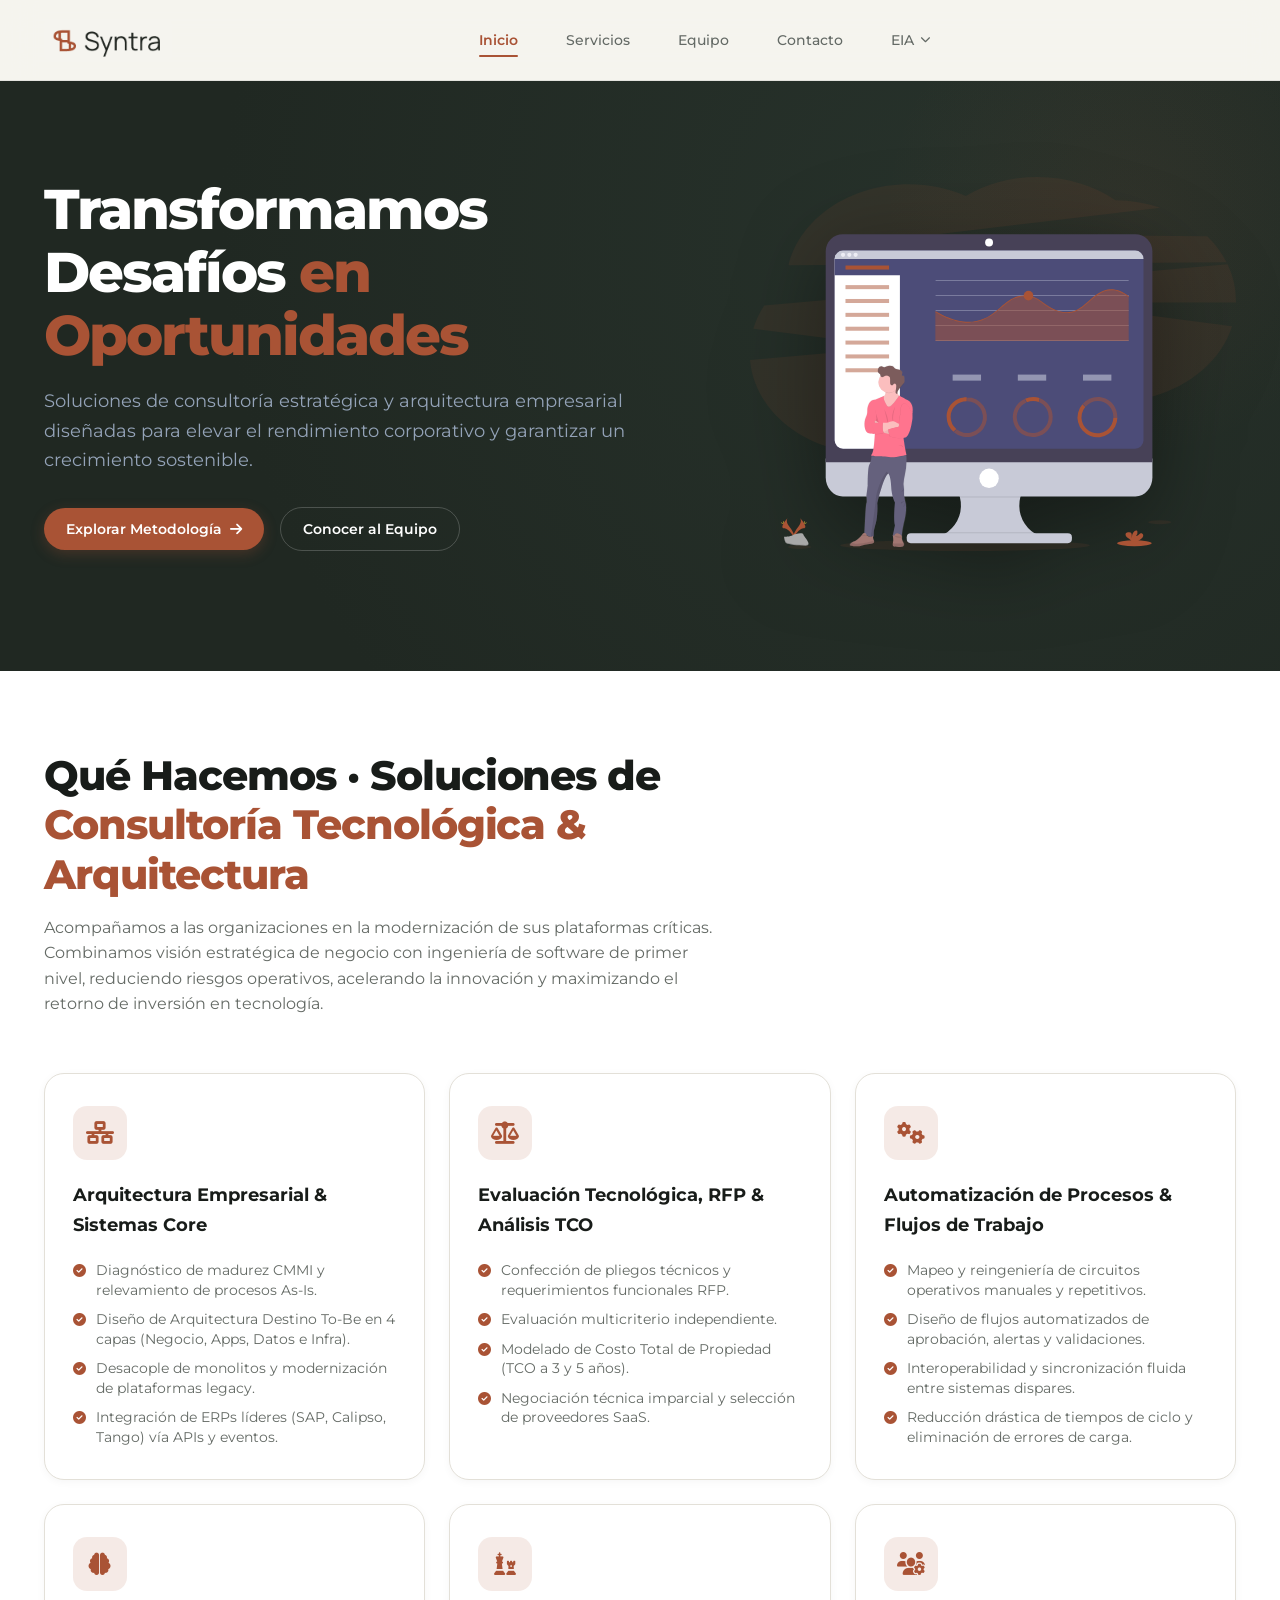
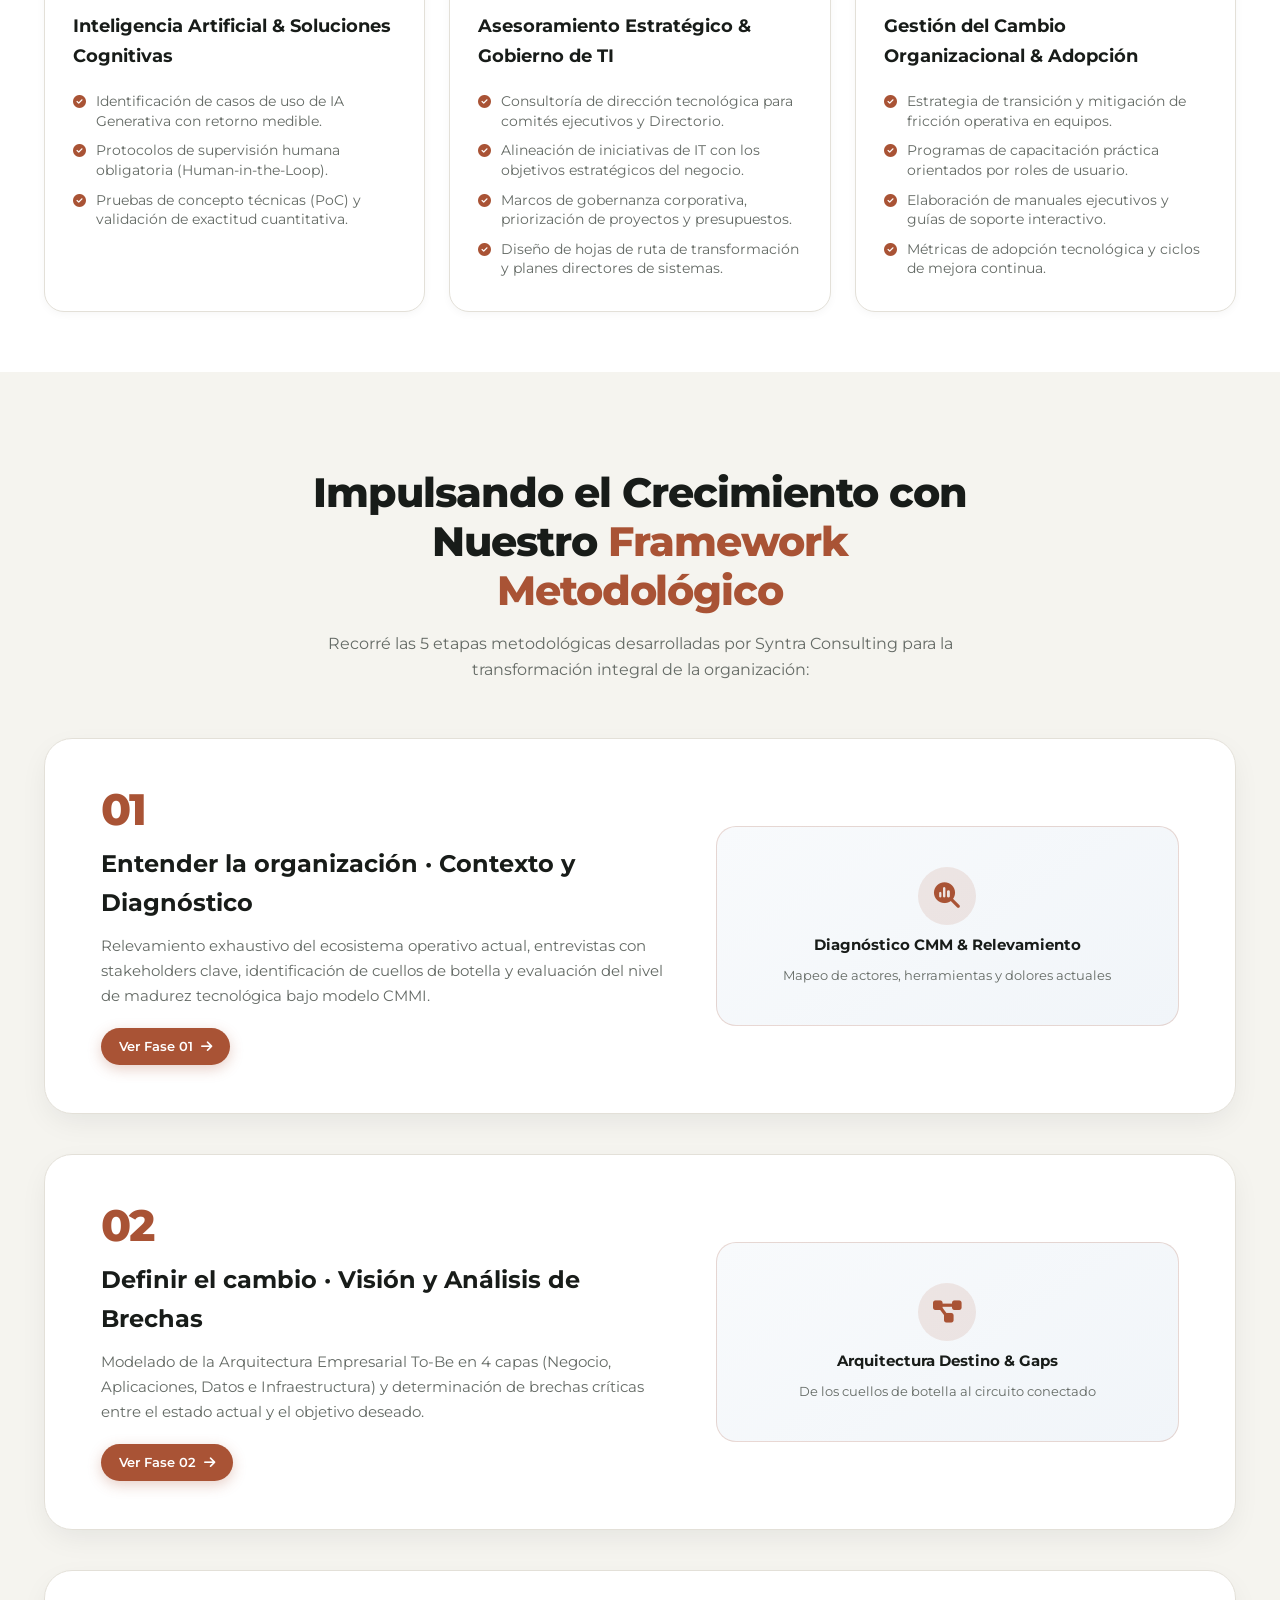
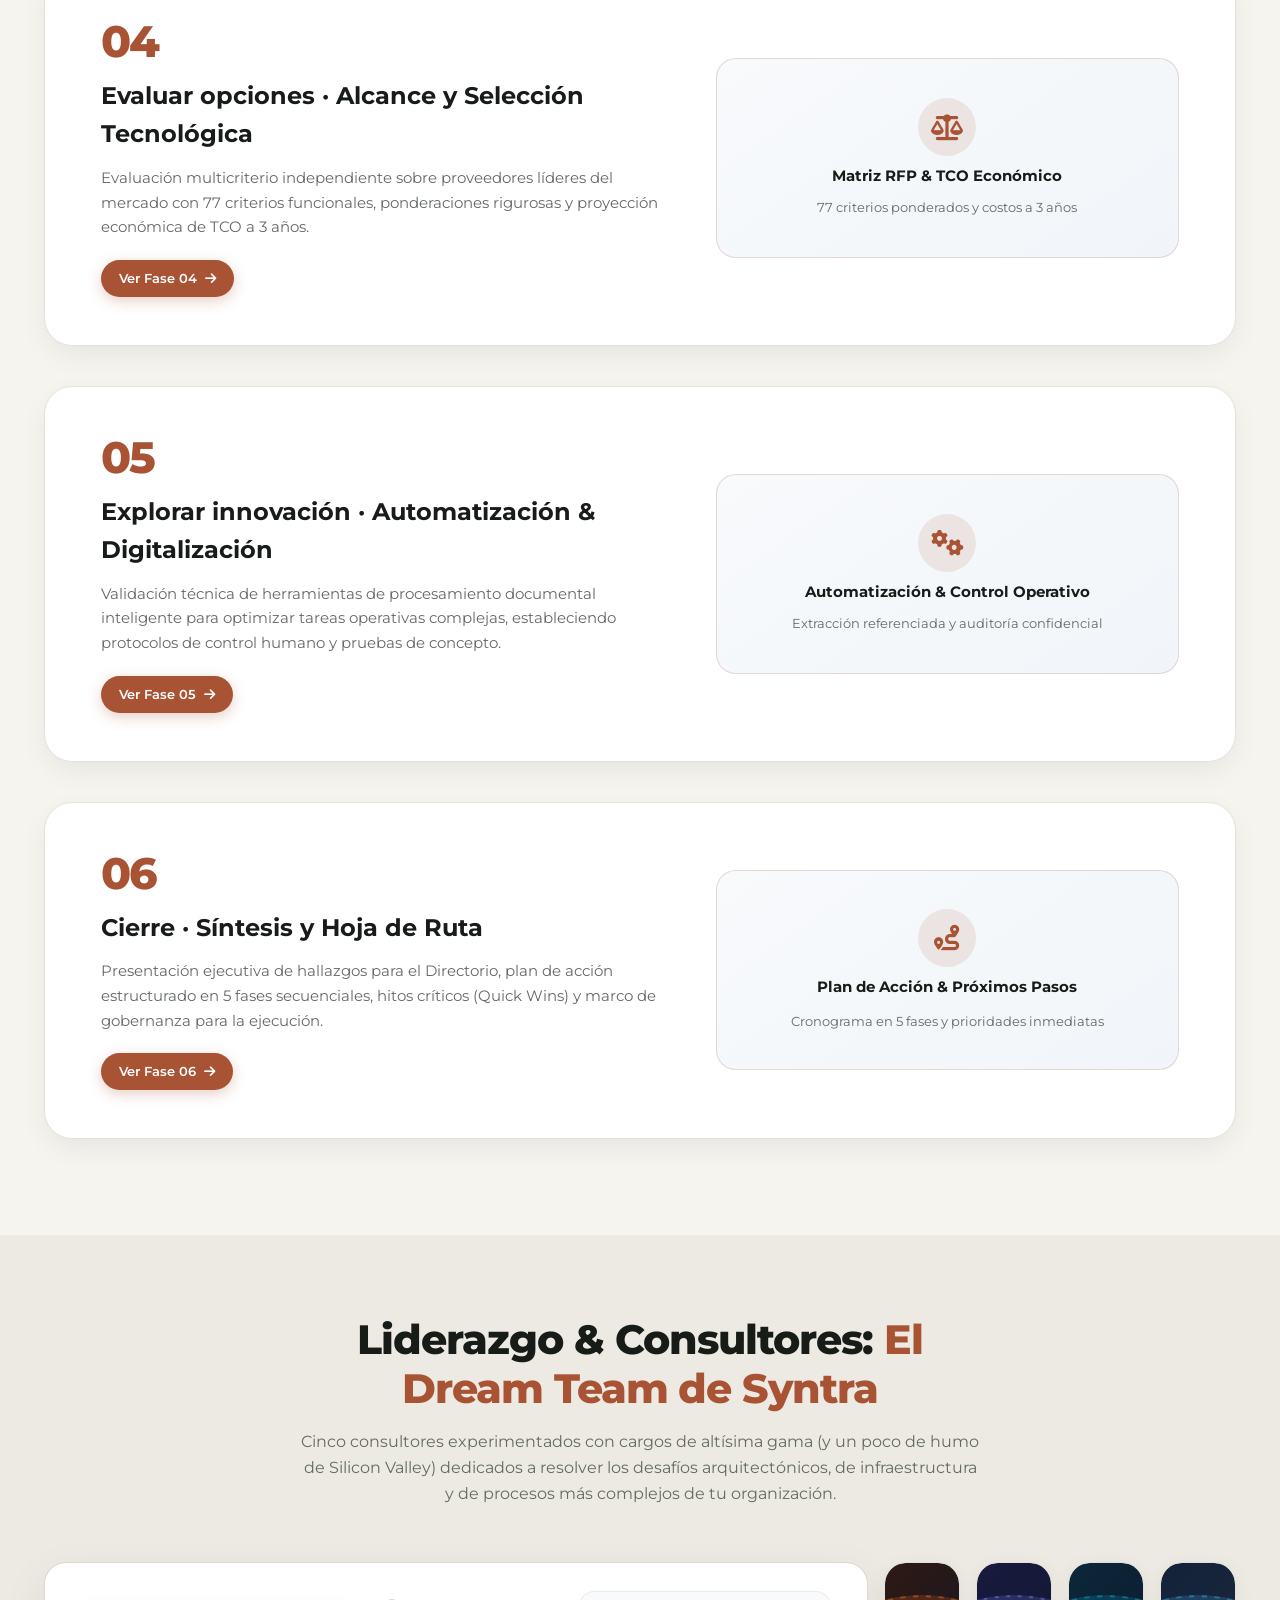
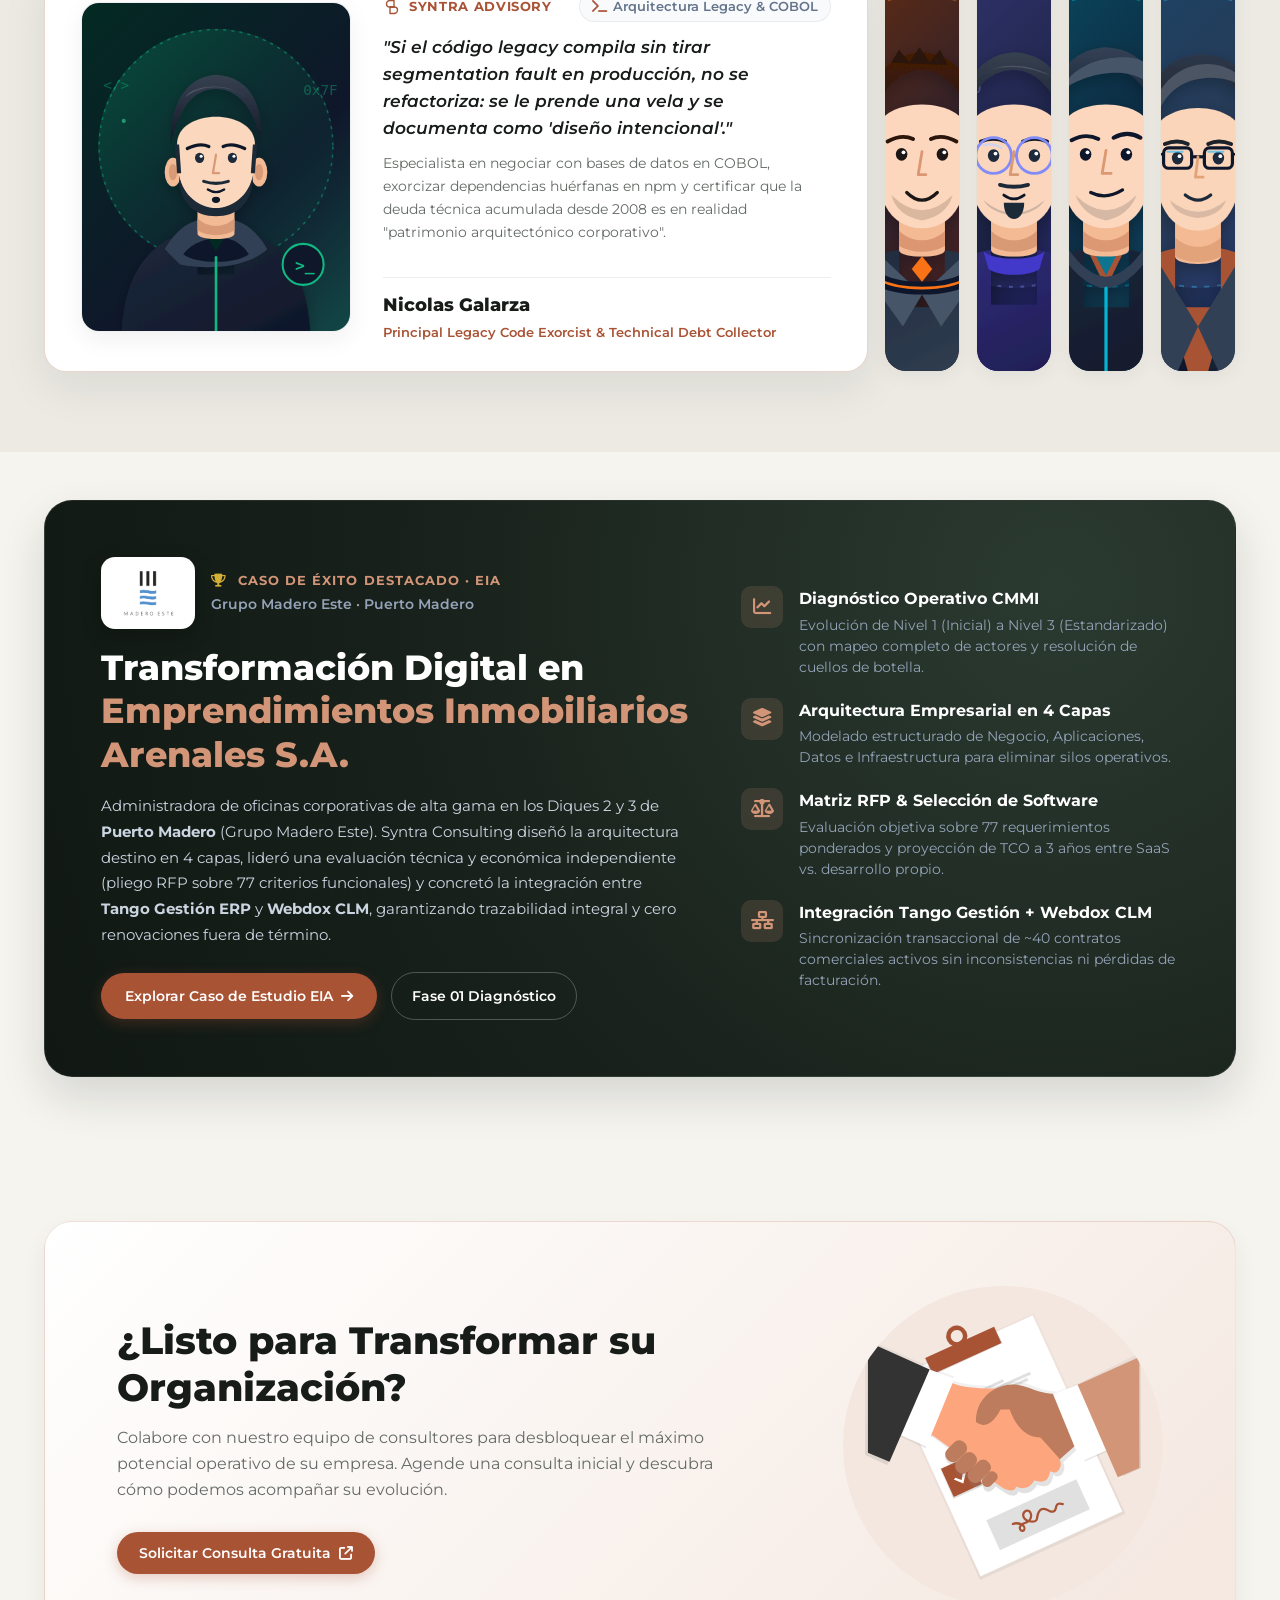
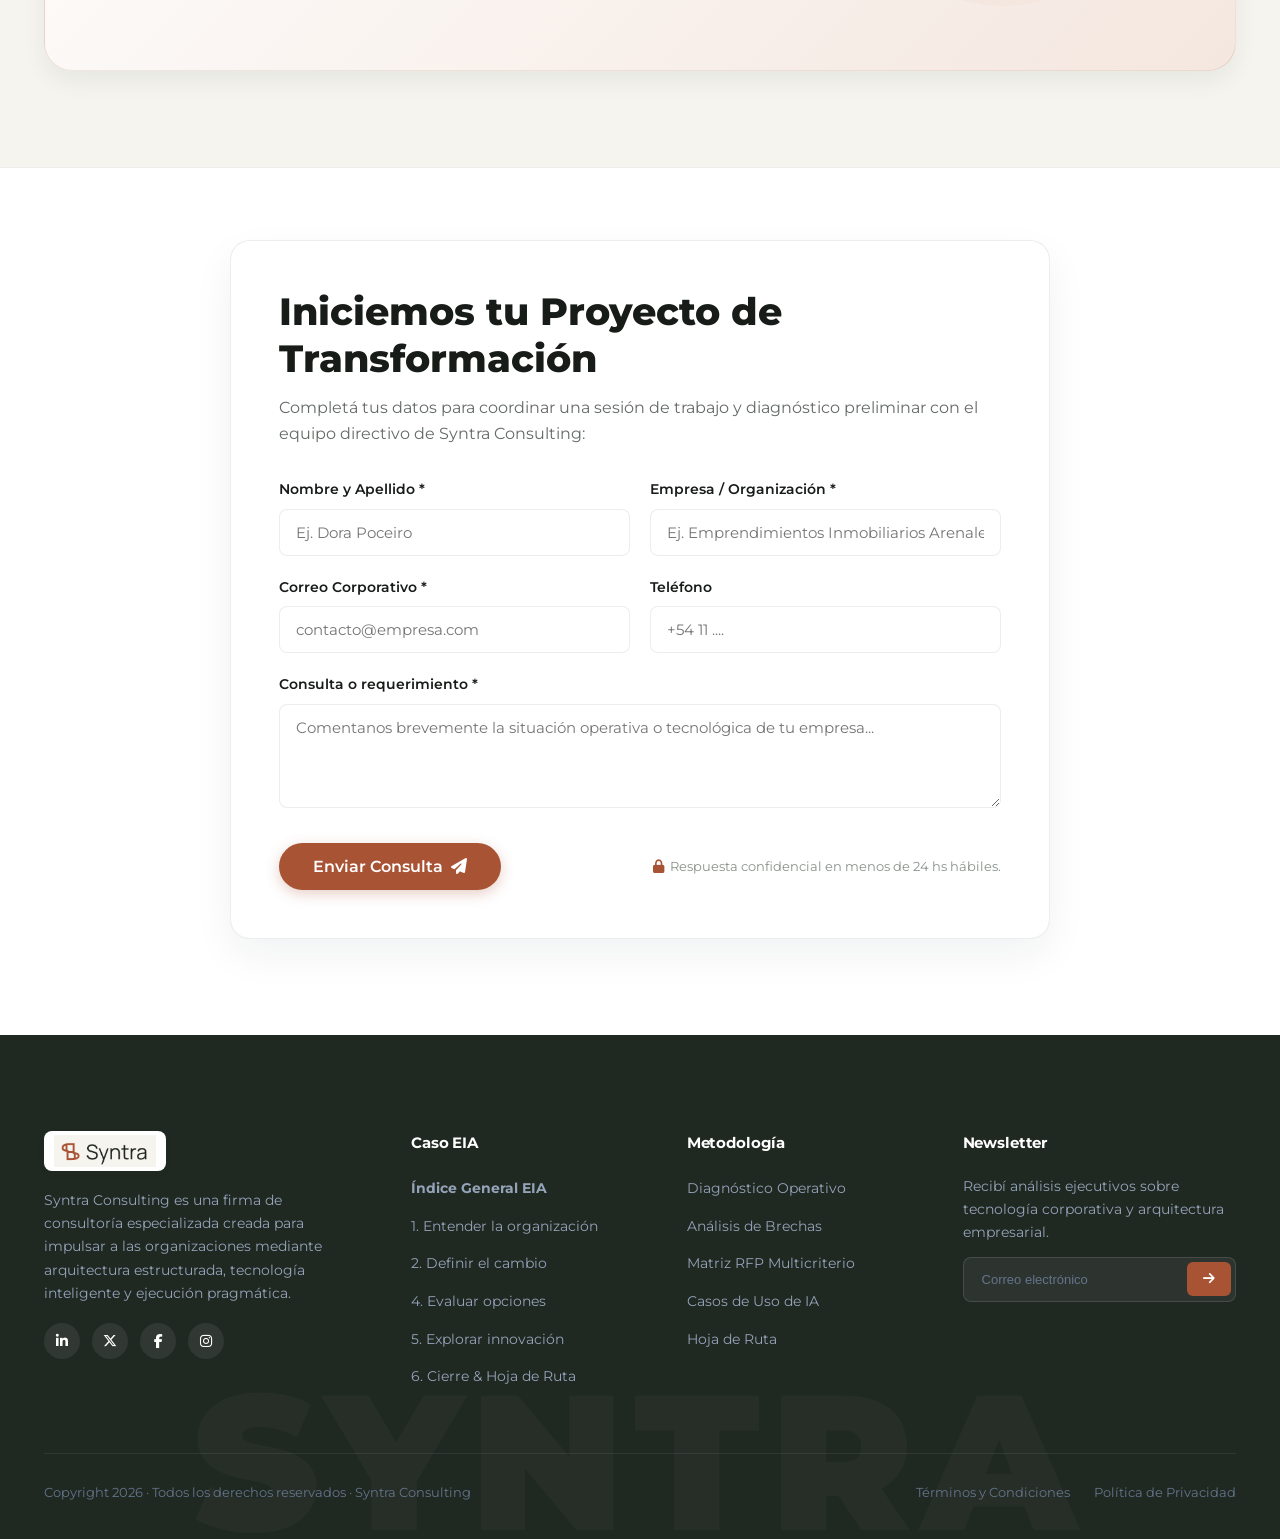
==== index.html @ 83fec921 "this" ====
<!DOCTYPE html>
<html lang="es">
<head>
  <meta charset="UTF-8">
  <meta name="viewport" content="width=device-width, initial-scale=1.0">
  <title>Syntra Consulting · Inicio & Presentación del Equipo</title>
  <meta name="description" content="Syntra Consulting: Transformamos desafíos operativos en oportunidades de crecimiento sostenible. Conoce a nuestro equipo multidisciplinario y nuestra metodología de transformación.">
  
  <!-- Font Awesome Icons -->
  <link rel="stylesheet" href="https://cdnjs.cloudflare.com/ajax/libs/font-awesome/6.5.1/css/all.min.css">

  <!-- Google Fonts: Montserrat Exclusivamente -->
  <link rel="preconnect" href="https://fonts.googleapis.com">
  <link rel="preconnect" href="https://fonts.gstatic.com" crossorigin>
  <link href="https://fonts.googleapis.com/css2?family=Montserrat:ital,wght@0,300;0,400;0,500;0,600;0,700;0,800;0,900;1,300;1,400;1,500;1,600;1,700&display=swap" rel="stylesheet">

  <link rel="stylesheet" href="styles.css">
  <link rel="icon" type="image/svg+xml" href="assets/logo-symbol.svg">
</head>
<body>

  <!-- Site Header -->
  <header class="site-header" role="banner">
    <div class="container header-inner">
      
      <!-- Brand Logo -->
      <a href="index.html" class="brand-logo" aria-label="Syntra Consulting Inicio">
        <img src="assets/logo-crop.png" alt="Syntra Consulting" class="brand-logo-img">
      </a>

      <!-- Navigation Menu with EIA Dropdown -->
      <nav class="nav-container" role="navigation" aria-label="Navegación principal">
        <ul class="nav-menu">
          <li><a href="index.html" class="nav-link active">Inicio</a></li>
          <li><a href="index.html#servicios" class="nav-link">Servicios</a></li>
          <li><a href="index.html#equipo" class="nav-link">Equipo</a></li>
          <li><a href="index.html#contacto" class="nav-link">Contacto</a></li>
          
          <!-- EIA Dropdown Hub -->
          <li class="nav-item-dropdown">
            <a href="eia.html" class="nav-link">
              <span>EIA</span>
              <i class="fa-solid fa-chevron-down" style="font-size:0.65rem;"></i>
            </a>
            <div class="nav-dropdown-menu">
              <a href="eia.html" class="nav-dropdown-item">
                <i class="fa-solid fa-folder-tree" style="color:var(--primary-blue);"></i>
                <span>Índice General EIA</span>
                <span class="nav-dropdown-badge">Hub</span>
              </a>
              <a href="1-entender-la-organizacion.html" class="nav-dropdown-item">
                <i class="fa-solid fa-magnifying-glass-chart"></i>
                <span>1. Entender la organización</span>
              </a>
              <a href="2-definir-el-cambio.html" class="nav-dropdown-item">
                <i class="fa-solid fa-bullseye"></i>
                <span>2. Definir el cambio</span>
              </a>
              <a href="4-evaluar-opciones.html" class="nav-dropdown-item">
                <i class="fa-solid fa-scale-balanced"></i>
                <span>4. Evaluar opciones</span>
              </a>
              <a href="5-explorar-innovacion.html" class="nav-dropdown-item">
                <i class="fa-solid fa-robot"></i>
                <span>5. Explorar innovación</span>
              </a>
              <a href="6-cierre.html" class="nav-dropdown-item">
                <i class="fa-solid fa-flag-checkered"></i>
                <span>6. Cierre & Hoja de Ruta</span>
              </a>
            </div>
          </li>
        </ul>
      </nav>

      <!-- Actions -->
      <div class="header-actions">
        <button class="mobile-toggle" aria-label="Abrir menú" aria-expanded="false">
          <span></span>
          <span></span>
          <span></span>
        </button>
      </div>

    </div>
  </header>

  <!-- Main Content -->
  <main>

    <!-- Hero Section (Looka Home / About Style, Sin Cuadriculado) -->
    <section class="hero-section dark">
      <div class="ambient-glow"></div>
      <div class="container hero-grid">
        
        <div class="hero-content">
          <h1 class="hero-title">
            Transformamos Desafíos <span class="text-blue">en Oportunidades</span>
          </h1>
          <p class="hero-lead">
            Soluciones de consultoría estratégica y arquitectura empresarial diseñadas para elevar el rendimiento corporativo y garantizar un crecimiento sostenible.
          </p>
          <div class="hero-cta-row">
            <a href="1-entender-la-organizacion.html" class="btn-primary">
              <span>Explorar Metodología</span>
              <span class="arrow"><i class="fa-solid fa-arrow-right"></i></span>
            </a>
            <a href="#equipo" class="btn-secondary" style="background:transparent; color:#FFFFFF; border-color:rgba(255,255,255,0.2);">
              <span>Conocer al Equipo</span>
            </a>
          </div>
        </div>

        <!-- Hero Visual Media (Ilustración limpia sola sin recuadro) -->
        <div class="hero-visual" style="display:flex; justify-content:center; align-items:center;">
          <img src="assets/undraw_dashboard.svg" alt="Ilustración Consultoría IT y Estrategia Syntra" style="width:100%; max-width:500px; height:auto; object-fit:contain; filter: drop-shadow(0 20px 40px rgba(0,0,0,0.4));">
        </div>

      </div>
    </section>

    <!-- IT Consulting Services & Capabilities (Qué Hacemos) -->
    <section id="servicios" style="padding: 80px 0 60px; background:#FFFFFF;">
      <div class="container">
        <div class="section-head left-aligned">
          <h2 class="section-title">
            Qué Hacemos · Soluciones de <span class="text-blue">Consultoría Tecnológica & Arquitectura</span>
          </h2>
          <p class="section-subtitle">
            Acompañamos a las organizaciones en la modernización de sus plataformas críticas. Combinamos visión estratégica de negocio con ingeniería de software de primer nivel, reduciendo riesgos operativos, acelerando la innovación y maximizando el retorno de inversión en tecnología.
          </p>
        </div>

        <div class="consulting-services-grid">

          <!-- Card 1: Enterprise Architecture (Conservada tal cual) -->
          <div class="service-card-clean">
            <div class="service-icon-box">
              <i class="fa-solid fa-network-wired"></i>
            </div>
            <h3 style="font-size:1.15rem; font-weight:700; color:var(--text-main); margin-bottom:6px;">
              Arquitectura Empresarial & Sistemas Core
            </h3>
            <ul class="service-check-list">
              <li class="service-check-item">
                <i class="fa-solid fa-circle-check"></i>
                <span>Diagnóstico de madurez CMMI y relevamiento de procesos As-Is.</span>
              </li>
              <li class="service-check-item">
                <i class="fa-solid fa-circle-check"></i>
                <span>Diseño de Arquitectura Destino To-Be en 4 capas (Negocio, Apps, Datos e Infra).</span>
              </li>
              <li class="service-check-item">
                <i class="fa-solid fa-circle-check"></i>
                <span>Desacople de monolitos y modernización de plataformas legacy.</span>
              </li>
              <li class="service-check-item">
                <i class="fa-solid fa-circle-check"></i>
                <span>Integración de ERPs líderes (SAP, Calipso, Tango) vía APIs y eventos.</span>
              </li>
            </ul>
          </div>

          <!-- Card 2: Evaluación Tecnológica, RFP & TCO (Conservada tal cual) -->
          <div class="service-card-clean">
            <div class="service-icon-box">
              <i class="fa-solid fa-scale-balanced"></i>
            </div>
            <h3 style="font-size:1.15rem; font-weight:700; color:var(--text-main); margin-bottom:6px;">
              Evaluación Tecnológica, RFP & Análisis TCO
            </h3>
            <ul class="service-check-list">
              <li class="service-check-item">
                <i class="fa-solid fa-circle-check"></i>
                <span>Confección de pliegos técnicos y requerimientos funcionales RFP.</span>
              </li>
              <li class="service-check-item">
                <i class="fa-solid fa-circle-check"></i>
                <span>Evaluación multicriterio independiente.</span>
              </li>
              <li class="service-check-item">
                <i class="fa-solid fa-circle-check"></i>
                <span>Modelado de Costo Total de Propiedad (TCO a 3 y 5 años).</span>
              </li>
              <li class="service-check-item">
                <i class="fa-solid fa-circle-check"></i>
                <span>Negociación técnica imparcial y selección de proveedores SaaS.</span>
              </li>
            </ul>
          </div>

          <!-- Card 3: Automatización de Procesos (Nueva) -->
          <div class="service-card-clean">
            <div class="service-icon-box">
              <i class="fa-solid fa-gears"></i>
            </div>
            <h3 style="font-size:1.15rem; font-weight:700; color:var(--text-main); margin-bottom:6px;">
              Automatización de Procesos & Flujos de Trabajo
            </h3>
            <ul class="service-check-list">
              <li class="service-check-item">
                <i class="fa-solid fa-circle-check"></i>
                <span>Mapeo y reingeniería de circuitos operativos manuales y repetitivos.</span>
              </li>
              <li class="service-check-item">
                <i class="fa-solid fa-circle-check"></i>
                <span>Diseño de flujos automatizados de aprobación, alertas y validaciones.</span>
              </li>
              <li class="service-check-item">
                <i class="fa-solid fa-circle-check"></i>
                <span>Interoperabilidad y sincronización fluida entre sistemas dispares.</span>
              </li>
              <li class="service-check-item">
                <i class="fa-solid fa-circle-check"></i>
                <span>Reducción drástica de tiempos de ciclo y eliminación de errores de carga.</span>
              </li>
            </ul>
          </div>

          <!-- Card 4: Inteligencia Artificial (Nueva) -->
          <div class="service-card-clean">
            <div class="service-icon-box">
              <i class="fa-solid fa-brain"></i>
            </div>
            <h3 style="font-size:1.15rem; font-weight:700; color:var(--text-main); margin-bottom:6px;">
              Inteligencia Artificial & Soluciones Cognitivas
            </h3>
            <ul class="service-check-list">
              <li class="service-check-item">
                <i class="fa-solid fa-circle-check"></i>
                <span>Identificación de casos de uso de IA Generativa con retorno medible.</span>
              </li>
              <li class="service-check-item">
                <i class="fa-solid fa-circle-check"></i>
                <span>Protocolos de supervisión humana obligatoria (Human-in-the-Loop).</span>
              </li>
              <li class="service-check-item">
                <i class="fa-solid fa-circle-check"></i>
                <span>Pruebas de concepto técnicas (PoC) y validación de exactitud cuantitativa.</span>
              </li>
            </ul>
          </div>

          <!-- Card 5: Asesoramiento Estratégico (Nueva) -->
          <div class="service-card-clean">
            <div class="service-icon-box">
              <i class="fa-solid fa-chess"></i>
            </div>
            <h3 style="font-size:1.15rem; font-weight:700; color:var(--text-main); margin-bottom:6px;">
              Asesoramiento Estratégico & Gobierno de TI
            </h3>
            <ul class="service-check-list">
              <li class="service-check-item">
                <i class="fa-solid fa-circle-check"></i>
                <span>Consultoría de dirección tecnológica para comités ejecutivos y Directorio.</span>
              </li>
              <li class="service-check-item">
                <i class="fa-solid fa-circle-check"></i>
                <span>Alineación de iniciativas de IT con los objetivos estratégicos del negocio.</span>
              </li>
              <li class="service-check-item">
                <i class="fa-solid fa-circle-check"></i>
                <span>Marcos de gobernanza corporativa, priorización de proyectos y presupuestos.</span>
              </li>
              <li class="service-check-item">
                <i class="fa-solid fa-circle-check"></i>
                <span>Diseño de hojas de ruta de transformación y planes directores de sistemas.</span>
              </li>
            </ul>
          </div>

          <!-- Card 6: Change Management (Conservada tal cual) -->
          <div class="service-card-clean">
            <div class="service-icon-box">
              <i class="fa-solid fa-users-gear"></i>
            </div>
            <h3 style="font-size:1.15rem; font-weight:700; color:var(--text-main); margin-bottom:6px;">
              Gestión del Cambio Organizacional & Adopción
            </h3>
            <ul class="service-check-list">
              <li class="service-check-item">
                <i class="fa-solid fa-circle-check"></i>
                <span>Estrategia de transición y mitigación de fricción operativa en equipos.</span>
              </li>
              <li class="service-check-item">
                <i class="fa-solid fa-circle-check"></i>
                <span>Programas de capacitación práctica orientados por roles de usuario.</span>
              </li>
              <li class="service-check-item">
                <i class="fa-solid fa-circle-check"></i>
                <span>Elaboración de manuales ejecutivos y guías de soporte interactivo.</span>
              </li>
              <li class="service-check-item">
                <i class="fa-solid fa-circle-check"></i>
                <span>Métricas de adopción tecnológica y ciclos de mejora continua.</span>
              </li>
            </ul>
          </div>

        </div>
      </div>
    </section>

    <!-- Methodology Overview: The 5 Strategic Phases (from Example.PNG) -->
    <section class="process-section">
      <div class="container">
        
        <div class="section-head">
          <h2 class="section-title">
            Impulsando el Crecimiento con Nuestro <span class="text-blue">Framework Metodológico</span>
          </h2>
          <p class="section-subtitle">
            Recorré las 5 etapas metodológicas desarrolladas por Syntra Consulting para la transformación integral de la organización:
          </p>
        </div>

        <!-- 5 Interactive Step Cards linking to the 5 pages (Stackable Cards) -->
        <div class="process-cards-stack">

          <div class="process-step-card" style="--card-index: 0;">
            <div>
              <div class="step-num">01</div>
              <h3 class="step-title">Entender la organización · Contexto y Diagnóstico</h3>
              <p class="step-desc">
                Relevamiento exhaustivo del ecosistema operativo actual, entrevistas con stakeholders clave, identificación de cuellos de botella y evaluación del nivel de madurez tecnológica bajo modelo CMMI.
              </p>
              <div style="margin-top:20px;">
                <a href="1-entender-la-organizacion.html" class="btn-primary" style="padding:8px 18px; font-size:0.8125rem;">
                  <span>Ver Fase 01</span>
                  <span class="arrow"><i class="fa-solid fa-arrow-right"></i></span>
                </a>
              </div>
            </div>
            <div class="step-visual" style="background: linear-gradient(145deg, #F8FAFC 0%, #F1F5F9 100%); border: 1px solid rgba(169, 83, 53, 0.2); border-radius: var(--radius-lg); padding: 28px 24px; display: flex; flex-direction: column; align-items: center; justify-content: center; text-align: center; gap: 8px;">
              <div style="width: 58px; height: 58px; border-radius: 50%; background: var(--primary-blue-muted); display: flex; align-items: center; justify-content: center; color: var(--primary-blue); font-size: 1.6rem;">
                <i class="fa-solid fa-magnifying-glass-chart"></i>
              </div>
              <strong style="color:var(--text-main); font-weight:700; font-size: 0.95rem;">Diagnóstico CMM & Relevamiento</strong>
              <p style="font-size:0.8125rem; color:var(--text-body); margin:0;">Mapeo de actores, herramientas y dolores actuales</p>
            </div>
          </div>

          <div class="process-step-card" style="--card-index: 1;">
            <div>
              <div class="step-num">02</div>
              <h3 class="step-title">Definir el cambio · Visión y Análisis de Brechas</h3>
              <p class="step-desc">
                Modelado de la Arquitectura Empresarial To-Be en 4 capas (Negocio, Aplicaciones, Datos e Infraestructura) y determinación de brechas críticas entre el estado actual y el objetivo deseado.
              </p>
              <div style="margin-top:20px;">
                <a href="2-definir-el-cambio.html" class="btn-primary" style="padding:8px 18px; font-size:0.8125rem;">
                  <span>Ver Fase 02</span>
                  <span class="arrow"><i class="fa-solid fa-arrow-right"></i></span>
                </a>
              </div>
            </div>
            <div class="step-visual" style="background: linear-gradient(145deg, #F8FAFC 0%, #F1F5F9 100%); border: 1px solid rgba(169, 83, 53, 0.2); border-radius: var(--radius-lg); padding: 28px 24px; display: flex; flex-direction: column; align-items: center; justify-content: center; text-align: center; gap: 8px;">
              <div style="width: 58px; height: 58px; border-radius: 50%; background: var(--primary-blue-muted); display: flex; align-items: center; justify-content: center; color: var(--primary-blue); font-size: 1.6rem;">
                <i class="fa-solid fa-diagram-project"></i>
              </div>
              <strong style="color:var(--text-main); font-weight:700; font-size: 0.95rem;">Arquitectura Destino & Gaps</strong>
              <p style="font-size:0.8125rem; color:var(--text-body); margin:0;">De los cuellos de botella al circuito conectado</p>
            </div>
          </div>

          <div class="process-step-card" style="--card-index: 2;">
            <div>
              <div class="step-num">04</div>
              <h3 class="step-title">Evaluar opciones · Alcance y Selección Tecnológica</h3>
              <p class="step-desc">
                Evaluación multicriterio independiente sobre proveedores líderes del mercado con 77 criterios funcionales, ponderaciones rigurosas y proyección económica de TCO a 3 años.
              </p>
              <div style="margin-top:20px;">
                <a href="4-evaluar-opciones.html" class="btn-primary" style="padding:8px 18px; font-size:0.8125rem;">
                  <span>Ver Fase 04</span>
                  <span class="arrow"><i class="fa-solid fa-arrow-right"></i></span>
                </a>
              </div>
            </div>
            <div class="step-visual" style="background: linear-gradient(145deg, #F8FAFC 0%, #F1F5F9 100%); border: 1px solid rgba(169, 83, 53, 0.2); border-radius: var(--radius-lg); padding: 28px 24px; display: flex; flex-direction: column; align-items: center; justify-content: center; text-align: center; gap: 8px;">
              <div style="width: 58px; height: 58px; border-radius: 50%; background: var(--primary-blue-muted); display: flex; align-items: center; justify-content: center; color: var(--primary-blue); font-size: 1.6rem;">
                <i class="fa-solid fa-scale-balanced"></i>
              </div>
              <strong style="color:var(--text-main); font-weight:700; font-size: 0.95rem;">Matriz RFP & TCO Económico</strong>
              <p style="font-size:0.8125rem; color:var(--text-body); margin:0;">77 criterios ponderados y costos a 3 años</p>
            </div>
          </div>

          <div class="process-step-card" style="--card-index: 3;">
            <div>
              <div class="step-num">05</div>
              <h3 class="step-title">Explorar innovación · Automatización & Digitalización</h3>
              <p class="step-desc">
                Validación técnica de herramientas de procesamiento documental inteligente para optimizar tareas operativas complejas, estableciendo protocolos de control humano y pruebas de concepto.
              </p>
              <div style="margin-top:20px;">
                <a href="5-explorar-innovacion.html" class="btn-primary" style="padding:8px 18px; font-size:0.8125rem;">
                  <span>Ver Fase 05</span>
                  <span class="arrow"><i class="fa-solid fa-arrow-right"></i></span>
                </a>
              </div>
            </div>
            <div class="step-visual" style="background: linear-gradient(145deg, #F8FAFC 0%, #F1F5F9 100%); border: 1px solid rgba(169, 83, 53, 0.2); border-radius: var(--radius-lg); padding: 28px 24px; display: flex; flex-direction: column; align-items: center; justify-content: center; text-align: center; gap: 8px;">
              <div style="width: 58px; height: 58px; border-radius: 50%; background: var(--primary-blue-muted); display: flex; align-items: center; justify-content: center; color: var(--primary-blue); font-size: 1.6rem;">
                <i class="fa-solid fa-gears"></i>
              </div>
              <strong style="color:var(--text-main); font-weight:700; font-size: 0.95rem;">Automatización & Control Operativo</strong>
              <p style="font-size:0.8125rem; color:var(--text-body); margin:0;">Extracción referenciada y auditoría confidencial</p>
            </div>
          </div>

          <div class="process-step-card" style="--card-index: 4;">
            <div>
              <div class="step-num">06</div>
              <h3 class="step-title">Cierre · Síntesis y Hoja de Ruta</h3>
              <p class="step-desc">
                Presentación ejecutiva de hallazgos para el Directorio, plan de acción estructurado en 5 fases secuenciales, hitos críticos (Quick Wins) y marco de gobernanza para la ejecución.
              </p>
              <div style="margin-top:20px;">
                <a href="6-cierre.html" class="btn-primary" style="padding:8px 18px; font-size:0.8125rem;">
                  <span>Ver Fase 06</span>
                  <span class="arrow"><i class="fa-solid fa-arrow-right"></i></span>
                </a>
              </div>
            </div>
            <div class="step-visual" style="background: linear-gradient(145deg, #F8FAFC 0%, #F1F5F9 100%); border: 1px solid rgba(169, 83, 53, 0.2); border-radius: var(--radius-lg); padding: 28px 24px; display: flex; flex-direction: column; align-items: center; justify-content: center; text-align: center; gap: 8px;">
              <div style="width: 58px; height: 58px; border-radius: 50%; background: var(--primary-blue-muted); display: flex; align-items: center; justify-content: center; color: var(--primary-blue); font-size: 1.6rem;">
                <i class="fa-solid fa-route"></i>
              </div>
              <strong style="color:var(--text-main); font-weight:700; font-size: 0.95rem;">Plan de Acción & Próximos Pasos</strong>
              <p style="font-size:0.8125rem; color:var(--text-body); margin-top:4px;">Cronograma en 5 fases y prioridades inmediatas</p>
            </div>
          </div>

        </div>

      </div>
    </section>

    <!-- Expert Team Section (Syntra Consulting Dream Team) -->
    <section id="equipo" style="padding: 80px 0; background-color: var(--bg-surface);">
      <div class="container">
        
        <div class="section-head">
          <h2 class="section-title">
            Liderazgo & Consultores: <span class="text-blue">El Dream Team de Syntra</span>
          </h2>
          <p class="section-subtitle">
            Cinco consultores experimentados con cargos de altísima gama (y un poco de humo de Silicon Valley) dedicados a resolver los desafíos arquitectónicos, de infraestructura y de procesos más complejos de tu organización.
          </p>
        </div>

        <div class="team-accordion" id="teamAccordion">
          
          <!-- Consultant 1 (Nicolas Galarza - Active por defecto) -->
          <article class="team-acc-card is-active" data-index="0" tabindex="0" role="button" aria-expanded="true">
            <div class="team-acc-pill">
              <img src="assets/avatar_nicolas.svg" alt="Nicolas Galarza" class="team-acc-pill-img" loading="lazy">
              <div class="team-acc-pill-info">
                <span class="team-acc-pill-name">Nicolas Galarza</span>
                <span class="team-acc-pill-role">Principal Legacy Code Exorcist</span>
              </div>
              <i class="fa-solid fa-chevron-down team-acc-pill-chevron" aria-hidden="true"></i>
            </div>
            <div class="team-acc-expanded">
              <div class="team-acc-photo-col">
                <img src="assets/avatar_nicolas.svg" alt="Nicolas Galarza" class="team-acc-photo" loading="lazy">
              </div>
              <div class="team-acc-content-col">
                <div class="team-acc-meta-row">
                  <div class="team-acc-badge">
                    <img src="assets/logo-symbol.svg" alt="Syntra" class="team-acc-badge-icon">
                    <span>Syntra Advisory</span>
                  </div>
                  <div class="team-acc-domain">
                    <i class="fa-solid fa-terminal"></i>
                    <span>Arquitectura Legacy & COBOL</span>
                  </div>
                </div>
                <blockquote class="team-acc-quote">
                  "Si el código legacy compila sin tirar segmentation fault en producción, no se refactoriza: se le prende una vela y se documenta como 'diseño intencional'."
                </blockquote>
                <p class="team-acc-bio">
                  Especialista en negociar con bases de datos en COBOL, exorcizar dependencias huérfanas en npm y certificar que la deuda técnica acumulada desde 2008 es en realidad "patrimonio arquitectónico corporativo".
                </p>
                <div class="team-acc-author">
                  <h3 class="team-acc-name">Nicolas Galarza</h3>
                  <p class="team-acc-role">Principal Legacy Code Exorcist & Technical Debt Collector</p>
                </div>
              </div>
            </div>
          </article>

          <!-- Consultant 2 (Gustavo Vergara) -->
          <article class="team-acc-card" data-index="1" tabindex="0" role="button" aria-expanded="false">
            <div class="team-acc-pill">
              <img src="assets/avatar_gustavo.svg" alt="Gustavo Vergara" class="team-acc-pill-img" loading="lazy">
              <div class="team-acc-pill-info">
                <span class="team-acc-pill-name">Gustavo Vergara</span>
                <span class="team-acc-pill-role">Head of Chaos Engineering</span>
              </div>
              <i class="fa-solid fa-chevron-down team-acc-pill-chevron" aria-hidden="true"></i>
            </div>
            <div class="team-acc-expanded">
              <div class="team-acc-photo-col">
                <img src="assets/avatar_gustavo.svg" alt="Gustavo Vergara" class="team-acc-photo" loading="lazy">
              </div>
              <div class="team-acc-content-col">
                <div class="team-acc-meta-row">
                  <div class="team-acc-badge">
                    <img src="assets/logo-symbol.svg" alt="Syntra" class="team-acc-badge-icon">
                    <span>Syntra Advisory</span>
                  </div>
                  <div class="team-acc-domain">
                    <i class="fa-solid fa-fire"></i>
                    <span>Chaos Engineering & Cloud</span>
                  </div>
                </div>
                <blockquote class="team-acc-quote">
                  "El deploy en viernes a las 18:00 hs no es una mala práctica de DevOps; es una prueba de fe en el universo y en la resiliencia de AWS."
                </blockquote>
                <p class="team-acc-bio">
                  Domador oficial del botón 'Deploy a Producción en Viernes'. Experto en apagar incidentes P0 en vivo mediante rezos a la nube, cafeína de origen dudoso y scripts bash sin tests que milagrosamente no rompen nada.
                </p>
                <div class="team-acc-author">
                  <h3 class="team-acc-name">Gustavo Vergara</h3>
                  <p class="team-acc-role">Head of Chaos Engineering & Production Hotfix Shaman</p>
                </div>
              </div>
            </div>
          </article>

          <!-- Consultant 3 (Germán Miño) -->
          <article class="team-acc-card" data-index="2" tabindex="0" role="button" aria-expanded="false">
            <div class="team-acc-pill">
              <img src="assets/avatar_german.svg" alt="Germán Miño" class="team-acc-pill-img" loading="lazy">
              <div class="team-acc-pill-info">
                <span class="team-acc-pill-name">Germán Miño</span>
                <span class="team-acc-pill-role">Executive Kubernetes Whisperer</span>
              </div>
              <i class="fa-solid fa-chevron-down team-acc-pill-chevron" aria-hidden="true"></i>
            </div>
            <div class="team-acc-expanded">
              <div class="team-acc-photo-col">
                <img src="assets/avatar_german.svg" alt="Germán Miño" class="team-acc-photo" loading="lazy">
              </div>
              <div class="team-acc-content-col">
                <div class="team-acc-meta-row">
                  <div class="team-acc-badge">
                    <img src="assets/logo-symbol.svg" alt="Syntra" class="team-acc-badge-icon">
                    <span>Syntra Advisory</span>
                  </div>
                  <div class="team-acc-domain">
                    <i class="fa-solid fa-cubes"></i>
                    <span>Kubernetes & YAML Mastery</span>
                  </div>
                </div>
                <blockquote class="team-acc-quote">
                  "¿Por qué resolver un problema con una sola query SQL cuando podés orquestar 14 microservicios en 3 zonas de disponibilidad con service mesh?"
                </blockquote>
                <p class="team-acc-bio">
                  Su vocación es transformar una consulta de dos líneas en un cluster distribuido con 3 capas de caché Redis y 1.200 líneas de configuración YAML que solo él puede compilar mentalmente.
                </p>
                <div class="team-acc-author">
                  <h3 class="team-acc-name">Germán Miño</h3>
                  <p class="team-acc-role">Executive Kubernetes Whisperer & Lead YAML Wrangler</p>
                </div>
              </div>
            </div>
          </article>

          <!-- Consultant 4 (Diego Escobar) -->
          <article class="team-acc-card" data-index="3" tabindex="0" role="button" aria-expanded="false">
            <div class="team-acc-pill">
              <img src="assets/avatar_diego.svg" alt="Diego Escobar" class="team-acc-pill-img" loading="lazy">
              <div class="team-acc-pill-info">
                <span class="team-acc-pill-name">Diego Escobar</span>
                <span class="team-acc-pill-role">Senior Bug-to-Feature Transmutation</span>
              </div>
              <i class="fa-solid fa-chevron-down team-acc-pill-chevron" aria-hidden="true"></i>
            </div>
            <div class="team-acc-expanded">
              <div class="team-acc-photo-col">
                <img src="assets/avatar_diego.svg" alt="Diego Escobar" class="team-acc-photo" loading="lazy">
              </div>
              <div class="team-acc-content-col">
                <div class="team-acc-meta-row">
                  <div class="team-acc-badge">
                    <img src="assets/logo-symbol.svg" alt="Syntra" class="team-acc-badge-icon">
                    <span>Syntra Advisory</span>
                  </div>
                  <div class="team-acc-domain">
                    <i class="fa-solid fa-wand-magic-sparkles"></i>
                    <span>QA & Bug Transmutation</span>
                  </div>
                </div>
                <blockquote class="team-acc-quote">
                  "No es un bug crítico de producción en facturación; es una funcionalidad sorpresa diseñada para estimular la paciencia y curiosidad del usuario."
                </blockquote>
                <p class="team-acc-bio">
                  Cinturón negro en convencer a sponsors de que las fallas del sistema son comportamientos deseados. Maestro en mover 45 tickets directamente a 'Done' 5 minutos antes de la sprint review.
                </p>
                <div class="team-acc-author">
                  <h3 class="team-acc-name">Diego Escobar</h3>
                  <p class="team-acc-role">Senior Bug-to-Feature Transmutation Strategist & Jira Ninja</p>
                </div>
              </div>
            </div>
          </article>

          <!-- Consultant 5 (Alan Robledo) -->
          <article class="team-acc-card" data-index="4" tabindex="0" role="button" aria-expanded="false">
            <div class="team-acc-pill">
              <img src="assets/avatar_alan.svg" alt="Alan Robledo" class="team-acc-pill-img" loading="lazy">
              <div class="team-acc-pill-info">
                <span class="team-acc-pill-name">Alan Robledo</span>
                <span class="team-acc-pill-role">Chief Cloud Strategist</span>
              </div>
              <i class="fa-solid fa-chevron-down team-acc-pill-chevron" aria-hidden="true"></i>
            </div>
            <div class="team-acc-expanded">
              <div class="team-acc-photo-col">
                <img src="assets/avatar_alan.svg" alt="Alan Robledo" class="team-acc-photo" loading="lazy">
              </div>
              <div class="team-acc-content-col">
                <div class="team-acc-meta-row">
                  <div class="team-acc-badge">
                    <img src="assets/logo-symbol.svg" alt="Syntra" class="team-acc-badge-icon">
                    <span>Syntra Advisory</span>
                  </div>
                  <div class="team-acc-domain">
                    <i class="fa-solid fa-cloud-bolt"></i>
                    <span>Cloud Strategy & Sinergia TI</span>
                  </div>
                </div>
                <blockquote class="team-acc-quote">
                  "Apagar y prender la instancia soluciona el 99% de las incidencias operativas; para el 1% restante, armamos una reunión de 3 horas con café."
                </blockquote>
                <p class="team-acc-bio">
                  Especialista en alinear la visión cloud con los objetivos estratégicos del Directorio, resolver caídas globales apagando y prendiendo el router general, y transformar cualquier incidencia en una 'oportunidad de refactorización'.
                </p>
                <div class="team-acc-author">
                  <h3 class="team-acc-name">Alan Robledo</h3>
                  <p class="team-acc-role">Chief Cloud Strategist & Enterprise Synergy Evangelist</p>
                </div>
              </div>
            </div>
          </article>

        </div>

      </div>
    </section>

    <!-- Featured Case Study Spotlight (Emprendimientos Inmobiliarios Arenales S.A.) -->
    <section class="case-spotlight-section">
      <div class="container">
        <div class="case-spotlight-card">
          <div class="case-spotlight-grid">
            
            <!-- Left Column: Story & CTAs -->
            <div>
              <div style="display:flex; align-items:center; gap:16px; margin-bottom:18px;">
                <div style="background:#FFFFFF; padding:10px 18px; border-radius:14px; box-shadow:0 6px 20px rgba(0,0,0,0.22); display:inline-flex; align-items:center; justify-content:center;">
                  <img src="assets/madero-calidad.png" alt="Logo Grupo Madero Este · EIA" style="height:52px; width:auto; object-fit:contain; display:block;">
                </div>
                <div>
                  <span style="font-size:0.8125rem; font-weight:700; text-transform:uppercase; letter-spacing:0.08em; color:#D39577; display:block;">
                    <i class="fa-solid fa-trophy" style="margin-right:6px; color:#D4AF37;"></i> Caso de Éxito Destacado · EIA
                  </span>
                  <span style="font-size:0.875rem; color:#94A3B8; font-weight:600;">Grupo Madero Este · Puerto Madero</span>
                </div>
              </div>
              <h2 style="font-size:clamp(1.75rem, 2.7vw, 2.35rem); font-weight:800; color:#FFFFFF; line-height:1.25; margin-bottom:16px;">
                Transformación Digital en <span style="color:#D39577;">Emprendimientos Inmobiliarios Arenales S.A.</span>
              </h2>
              <p style="font-size:0.95rem; color:#CBD5E1; line-height:1.7; margin-bottom:24px;">
                Administradora de oficinas corporativas de alta gama en los Diques 2 y 3 de <strong>Puerto Madero</strong> (Grupo Madero Este). Syntra Consulting diseñó la arquitectura destino en 4 capas, lideró una evaluación técnica y económica independiente (pliego RFP sobre 77 criterios funcionales) y concretó la integración entre <strong>Tango Gestión ERP</strong> y <strong>Webdox CLM</strong>, garantizando trazabilidad integral y cero renovaciones fuera de término.
              </p>
              <div style="display:flex; gap:14px; flex-wrap:wrap; align-items:center;">
                <a href="eia.html" class="btn-primary" style="padding:12px 24px; font-size:0.875rem;">
                  <span>Explorar Caso de Estudio EIA</span>
                  <span class="arrow"><i class="fa-solid fa-arrow-right"></i></span>
                </a>
                <a href="1-entender-la-organizacion.html" class="btn-secondary" style="background:transparent; color:#FFFFFF; border-color:rgba(255,255,255,0.25); padding:12px 20px; font-size:0.875rem;">
                  <span>Fase 01 Diagnóstico</span>
                </a>
              </div>
            </div>

            <!-- Right Column: Clean Project Deliverables (Sin recuadros excesivos) -->
            <div style="display:flex; flex-direction:column; gap:20px; padding:6px 0;">
              
              <div style="display:flex; align-items:flex-start; gap:16px;">
                <div style="width:42px; height:42px; border-radius:10px; background:rgba(211,149,119,0.15); display:flex; align-items:center; justify-content:center; color:#D39577; font-size:1.15rem; flex-shrink:0;">
                  <i class="fa-solid fa-chart-line"></i>
                </div>
                <div>
                  <div style="font-weight:700; font-size:1rem; color:#FFFFFF;">Diagnóstico Operativo CMMI</div>
                  <div style="font-size:0.875rem; color:#94A3B8; margin-top:3px; line-height:1.5;">Evolución de Nivel 1 (Inicial) a Nivel 3 (Estandarizado) con mapeo completo de actores y resolución de cuellos de botella.</div>
                </div>
              </div>

              <div style="display:flex; align-items:flex-start; gap:16px;">
                <div style="width:42px; height:42px; border-radius:10px; background:rgba(211,149,119,0.15); display:flex; align-items:center; justify-content:center; color:#D39577; font-size:1.15rem; flex-shrink:0;">
                  <i class="fa-solid fa-layer-group"></i>
                </div>
                <div>
                  <div style="font-weight:700; font-size:1rem; color:#FFFFFF;">Arquitectura Empresarial en 4 Capas</div>
                  <div style="font-size:0.875rem; color:#94A3B8; margin-top:3px; line-height:1.5;">Modelado estructurado de Negocio, Aplicaciones, Datos e Infraestructura para eliminar silos operativos.</div>
                </div>
              </div>

              <div style="display:flex; align-items:flex-start; gap:16px;">
                <div style="width:42px; height:42px; border-radius:10px; background:rgba(211,149,119,0.15); display:flex; align-items:center; justify-content:center; color:#D39577; font-size:1.15rem; flex-shrink:0;">
                  <i class="fa-solid fa-scale-balanced"></i>
                </div>
                <div>
                  <div style="font-weight:700; font-size:1rem; color:#FFFFFF;">Matriz RFP & Selección de Software</div>
                  <div style="font-size:0.875rem; color:#94A3B8; margin-top:3px; line-height:1.5;">Evaluación objetiva sobre 77 requerimientos ponderados y proyección de TCO a 3 años entre SaaS vs. desarrollo propio.</div>
                </div>
              </div>

              <div style="display:flex; align-items:flex-start; gap:16px;">
                <div style="width:42px; height:42px; border-radius:10px; background:rgba(211,149,119,0.15); display:flex; align-items:center; justify-content:center; color:#D39577; font-size:1.15rem; flex-shrink:0;">
                  <i class="fa-solid fa-network-wired"></i>
                </div>
                <div>
                  <div style="font-weight:700; font-size:1rem; color:#FFFFFF;">Integración Tango Gestión + Webdox CLM</div>
                  <div style="font-size:0.875rem; color:#94A3B8; margin-top:3px; line-height:1.5;">Sincronización transaccional de ~40 contratos comerciales activos sin inconsistencias ni pérdidas de facturación.</div>
                </div>
              </div>

            </div>

          </div>
        </div>
      </div>
    </section>

    <!-- Bottom CTA Banner (Looka Cutout Style, Sin Cuadriculado) -->
    <section class="transform-cta-section">
      <div class="container">
        <div class="transform-cta-box">
          
          <div>
            <h2 style="font-size:clamp(1.85rem, 3vw, 2.5rem); font-weight:800; color:var(--text-main); line-height:1.2; margin-bottom:14px;">
              ¿Listo para Transformar su Organización?
            </h2>
            <p style="font-size:1rem; color:var(--text-body); line-height:1.65; margin-bottom:28px;">
              Colabore con nuestro equipo de consultores para desbloquear el máximo potencial operativo de su empresa. Agende una consulta inicial y descubra cómo podemos acompañar su evolución.
            </p>
            <a href="#contacto" class="btn-primary">
              <span>Solicitar Consulta Gratuita</span>
              <span class="arrow"><i class="fa-solid fa-arrow-up-right-from-square"></i></span>
            </a>
          </div>

          <div class="cta-cutout-graphic">
            <div class="cutout-circle" style="background:var(--bg-light-blue);">
              <img src="assets/undraw_agreement.svg" alt="Ilustración Alianza Estratégica" style="width:100%; height:100%; object-fit:contain; padding:22px;">
            </div>
          </div>

        </div>
      </div>
    </section>

    <!-- Contact Form Section (#contacto) -->
    <section id="contacto" class="contact-section" style="padding: 72px 0 96px; background: #FFFFFF; border-top: 1px solid var(--border-subtle); position: relative;">
      <div class="container">
        <div style="max-width: 820px; margin: 0 auto; background: var(--bg-card); border: 1px solid var(--border-subtle); border-radius: var(--radius-lg); padding: clamp(28px, 4.5vw, 48px); box-shadow: 0 16px 40px rgba(11,29,58,0.06);">
          
          <h2 style="font-size: clamp(1.85rem, 3vw, 2.35rem); font-weight: 800; color: var(--text-main); margin-bottom: 12px; line-height: 1.25;">
            Iniciemos tu Proyecto de Transformación
          </h2>
          <p style="font-size: 1rem; color: var(--text-body); line-height: 1.6; margin-bottom: 32px;">
            Completá tus datos para coordinar una sesión de trabajo y diagnóstico preliminar con el equipo directivo de Syntra Consulting:
          </p>

          <form class="contact-form-clean" onsubmit="event.preventDefault(); alert('Gracias por su mensaje. Un consultor senior de Syntra se comunicará con usted a la brevedad.');" style="display:flex; flex-direction:column; gap:20px;">
            <div style="display:grid; grid-template-columns: repeat(auto-fit, minmax(260px, 1fr)); gap:20px;">
              <div>
                <label style="display:block; font-size:0.875rem; font-weight:600; color:var(--text-main); margin-bottom:8px;">Nombre y Apellido *</label>
                <input type="text" required placeholder="Ej. Dora Poceiro" style="width:100%; padding:13px 16px; border:1px solid var(--border-subtle); border-radius:8px; font-family:var(--font-main); font-size:0.95rem; background:#FFFFFF; color:var(--text-main); box-sizing:border-box;">
              </div>
              <div>
                <label style="display:block; font-size:0.875rem; font-weight:600; color:var(--text-main); margin-bottom:8px;">Empresa / Organización *</label>
                <input type="text" required placeholder="Ej. Emprendimientos Inmobiliarios Arenales S.A." style="width:100%; padding:13px 16px; border:1px solid var(--border-subtle); border-radius:8px; font-family:var(--font-main); font-size:0.95rem; background:#FFFFFF; color:var(--text-main); box-sizing:border-box;">
              </div>
            </div>

            <div style="display:grid; grid-template-columns: repeat(auto-fit, minmax(260px, 1fr)); gap:20px;">
              <div>
                <label style="display:block; font-size:0.875rem; font-weight:600; color:var(--text-main); margin-bottom:8px;">Correo Corporativo *</label>
                <input type="email" required placeholder="contacto@empresa.com" style="width:100%; padding:13px 16px; border:1px solid var(--border-subtle); border-radius:8px; font-family:var(--font-main); font-size:0.95rem; background:#FFFFFF; color:var(--text-main); box-sizing:border-box;">
              </div>
              <div>
                <label style="display:block; font-size:0.875rem; font-weight:600; color:var(--text-main); margin-bottom:8px;">Teléfono</label>
                <input type="tel" placeholder="+54 11 ...." style="width:100%; padding:13px 16px; border:1px solid var(--border-subtle); border-radius:8px; font-family:var(--font-main); font-size:0.95rem; background:#FFFFFF; color:var(--text-main); box-sizing:border-box;">
              </div>
            </div>

            <div>
              <label style="display:block; font-size:0.875rem; font-weight:600; color:var(--text-main); margin-bottom:8px;">Consulta o requerimiento *</label>
              <textarea rows="4" required placeholder="Comentanos brevemente la situación operativa o tecnológica de tu empresa..." style="width:100%; padding:13px 16px; border:1px solid var(--border-subtle); border-radius:8px; font-family:var(--font-main); font-size:0.95rem; background:#FFFFFF; color:var(--text-main); resize:vertical; box-sizing:border-box;"></textarea>
            </div>

            <div style="display:flex; align-items:center; justify-content:space-between; flex-wrap:wrap; gap:16px; margin-top:8px;">
              <button type="submit" class="btn-primary" style="padding:14px 34px; font-size:1rem; cursor:pointer;">
                <span>Enviar Consulta</span>
                <span class="arrow"><i class="fa-solid fa-paper-plane"></i></span>
              </button>
              <span style="font-size:0.8125rem; color:var(--text-muted); display:flex; align-items:center; gap:6px;">
                <i class="fa-solid fa-lock" style="color:var(--primary-blue);"></i> Respuesta confidencial en menos de 24 hs hábiles.
              </span>
            </div>
          </form>

        </div>
      </div>
    </section>

  </main>

  <!-- Mega Midnight Blue Footer -->
  <footer class="mega-footer" role="contentinfo">
    <div class="footer-watermark">SYNTRA</div>
    <div class="container">
      
      <div class="footer-grid">
        
        <div class="footer-brand-col">
          <a href="index.html" class="brand-logo" style="color:#FFFFFF;">
            <span class="footer-logo-wrap">
              <img src="assets/logo-crop.png" alt="Syntra Consulting" class="footer-logo-img">
            </span>
          </a>
          <p class="footer-desc">
            Syntra Consulting es una firma de consultoría especializada creada para impulsar a las organizaciones mediante arquitectura estructurada, tecnología inteligente y ejecución pragmática.
          </p>
          <div class="footer-social-row">
            <a href="#" class="social-circle-link" aria-label="LinkedIn"><i class="fa-brands fa-linkedin-in"></i></a>
            <a href="#" class="social-circle-link" aria-label="Twitter"><i class="fa-brands fa-x-twitter"></i></a>
            <a href="#" class="social-circle-link" aria-label="Facebook"><i class="fa-brands fa-facebook-f"></i></a>
            <a href="#" class="social-circle-link" aria-label="Instagram"><i class="fa-brands fa-instagram"></i></a>
          </div>
        </div>

        <div>
          <h4 class="footer-col-title">Caso EIA</h4>
          <ul class="footer-links-list">
            <li class="footer-link-item"><a href="eia.html"><strong>Índice General EIA</strong></a></li>
            <li class="footer-link-item"><a href="1-entender-la-organizacion.html">1. Entender la organización</a></li>
            <li class="footer-link-item"><a href="2-definir-el-cambio.html">2. Definir el cambio</a></li>
            <li class="footer-link-item"><a href="4-evaluar-opciones.html">4. Evaluar opciones</a></li>
            <li class="footer-link-item"><a href="5-explorar-innovacion.html">5. Explorar innovación</a></li>
            <li class="footer-link-item"><a href="6-cierre.html">6. Cierre & Hoja de Ruta</a></li>
          </ul>
        </div>

        <div>
          <h4 class="footer-col-title">Metodología</h4>
          <ul class="footer-links-list">
            <li class="footer-link-item"><a href="1-entender-la-organizacion.html">Diagnóstico Operativo</a></li>
            <li class="footer-link-item"><a href="2-definir-el-cambio.html">Análisis de Brechas</a></li>
            <li class="footer-link-item"><a href="4-evaluar-opciones.html">Matriz RFP Multicriterio</a></li>
            <li class="footer-link-item"><a href="5-explorar-innovacion.html">Casos de Uso de IA</a></li>
            <li class="footer-link-item"><a href="6-cierre.html">Hoja de Ruta</a></li>
          </ul>
        </div>

        <div>
          <h4 class="footer-col-title">Newsletter</h4>
          <p class="footer-desc" style="margin-bottom:12px;">
            Recibí análisis ejecutivos sobre tecnología corporativa y arquitectura empresarial.
          </p>
          <div class="footer-newsletter-wrap">
            <form class="newsletter-form">
              <input type="email" class="newsletter-input" placeholder="Correo electrónico" required>
              <button type="submit" class="newsletter-btn" aria-label="Suscribirme"><i class="fa-solid fa-arrow-right"></i></button>
            </form>
          </div>
        </div>

      </div>

      <div class="footer-bottom-bar">
        <div>Copyright 2026 · Todos los derechos reservados · Syntra Consulting</div>
        <div class="footer-legal-links">
          <a href="#">Términos y Condiciones</a>
          <a href="#">Política de Privacidad</a>
        </div>
      </div>

    </div>
  </footer>

  <script src="script.js"></script>
</body>
</html>
---- styles.css ----
/* ==========================================================================
   SYNTRA CONSULTING · Design System & Modern Agency UI
   Inspired by Looka reference design (Home, About, Career Single)
   Integrated for Syntra Consulting & Case Methodology
   ========================================================================== */

@import url('https://fonts.googleapis.com/css2?family=Montserrat:ital,wght@0,300;0,400;0,500;0,600;0,700;0,800;0,900;1,300;1,400;1,500;1,600;1,700&display=swap');

:root {
  /* ==========================================================================
     SYNTRA BRAND PALETTE (From deploy-6add1cf982ff3a89a87333ff)
     Warm Stone, Sand, Terracotta & Deep Obsidian Forest
     ========================================================================== */
  
  /* Terracotta / Bronze Accent */
  --accent-terracotta: #A95335;
  --accent-terracotta-hover: #92442B;
  --accent-peach: #D39577;
  --accent-peach-hover: #E0A68A;
  --accent-badge-bg: #F4E7DF;
  --accent-glow: rgba(169, 83, 53, 0.25);

  /* Primary Accent & Component Mapping */
  --primary-accent: #A95335;
  --primary-accent-hover: #92442B;
  --primary-accent-light: #F4E7DF;
  --primary-accent-muted: rgba(169, 83, 53, 0.12);
  --primary-gradient: linear-gradient(135deg, #A95335 0%, #D39577 100%);

  /* Aliases for 100% component compatibility */
  --primary-blue: #A95335;
  --primary-blue-hover: #92442B;
  --primary-blue-light: #F4E7DF;
  --primary-blue-muted: rgba(169, 83, 53, 0.12);
  
  /* Dark Obsidian Forest (Footers & Contrast) */
  --dark-navy: #202822;
  --dark-surface: #27322B;
  --dark-card: #2E3A31;
  --bg-dark: #202822;
  --bg-dark-card: #27322B;
  --bg-dark-card-hover: #2E3A31;
  
  /* Typography Colors */
  --text-main: #181C19;
  --text-body: #646A65;
  --text-muted: #8A918B;
  --text-subtle: #8A918B;
  --text-white: #FFFFFF;
  --text-light: #F5F4EF;
  --text-light-muted: #9DA59F;
  
  /* Backgrounds: Warm stone & sand from deploy-6add1cf982ff3a89a87333ff */
  --bg-primary: #F5F4EF;
  --bg-secondary: #ECEAE3;
  --bg-tertiary: #E3E0D8;
  --bg-body: #F5F4EF;
  --bg-surface: #ECEAE3;
  --bg-card: #FFFFFF;
  --bg-light-blue: #F4E7DF;
  
  /* Borders */
  --border-light: rgba(24, 28, 25, 0.12);
  --border-subtle: rgba(24, 28, 25, 0.08);
  --border-card: #E3E0D8;
  --border-focus: #A95335;

  /* Typography (Montserrat exclusively) */
  --font-main: 'Montserrat', -apple-system, BlinkMacSystemFont, "Segoe UI", Roboto, sans-serif;
  
  /* Shadows & Radius */
  --radius-sm: 8px;
  --radius-md: 14px;
  --radius-lg: 20px;
  --radius-xl: 28px;
  --radius-full: 9999px;
  
  --shadow-sm: 0 2px 8px rgba(24, 28, 25, 0.04);
  --shadow-md: 0 10px 25px rgba(24, 28, 25, 0.06);
  --shadow-lg: 0 20px 40px rgba(24, 28, 25, 0.08);
  --shadow-blue: 0 10px 30px rgba(169, 83, 53, 0.22);
  --shadow-accent: 0 10px 30px rgba(169, 83, 53, 0.22);
  
  /* Container Widths */
  --container-max: 1240px;
  --container-pad: 24px;
}

/* ==========================================================================
   Base & Reset
   ========================================================================== */
*, *::before, *::after {
  box-sizing: border-box;
  margin: 0;
  padding: 0;
}

html {
  scroll-behavior: smooth;
  font-size: 16px;
  -webkit-text-size-adjust: 100%;
}

body {
  font-family: var(--font-main);
  background-color: var(--bg-body);
  color: var(--text-main);
  line-height: 1.6;
  -webkit-font-smoothing: antialiased;
  -moz-osx-font-smoothing: grayscale;
  overflow-x: clip;
}

img, svg {
  display: block;
  max-width: 100%;
  height: auto;
}

a {
  color: inherit;
  text-decoration: none;
  transition: all 0.2s ease;
}

button {
  font-family: inherit;
  cursor: pointer;
  border: none;
  background: none;
  outline: none;
}

ul, ol {
  list-style: none;
}

.container {
  width: 100%;
  max-width: var(--container-max);
  margin-left: auto;
  margin-right: auto;
  padding-left: var(--container-pad);
  padding-right: var(--container-pad);
}

/* ==========================================================================
   Clean Ambient Lighting (Sin Cuadriculado)
   ========================================================================== */
.ambient-glow {
  position: absolute;
  top: -120px;
  right: -100px;
  width: 500px;
  height: 500px;
  background: radial-gradient(circle, rgba(169, 83, 53, 0.08) 0%, transparent 70%);
  pointer-events: none;
  z-index: 0;
}

/* ==========================================================================
   Pill Badges & Text Accents
   ========================================================================== */
.pill-badge {
  display: inline-flex;
  align-items: center;
  gap: 8px;
  padding: 6px 14px;
  background-color: var(--primary-blue-light);
  color: var(--primary-blue);
  font-size: 0.8125rem;
  font-weight: 600;
  border-radius: var(--radius-full);
  margin-bottom: 16px;
  letter-spacing: 0.01em;
}

.pill-badge.dark {
  background-color: rgba(255, 255, 255, 0.12);
  color: #FFFFFF;
}

.text-blue {
  color: var(--primary-blue);
}

/* ==========================================================================
   Header & Navigation
   ========================================================================== */
.site-header {
  position: sticky;
  top: 0;
  z-index: 1000;
  background-color: rgba(245, 244, 239, 0.94);
  backdrop-filter: blur(16px);
  -webkit-backdrop-filter: blur(16px);
  border-bottom: 1px solid var(--border-subtle);
  transition: all 0.3s ease;
}

.site-header.is-dark {
  background-color: rgba(32, 40, 34, 0.95);
  border-bottom: 1px solid rgba(255, 255, 255, 0.08);
  color: var(--text-white);
}

.header-inner {
  display: flex;
  align-items: center;
  justify-content: space-between;
  height: 80px;
}

/* Brand Logo */
.brand-logo {
  display: flex;
  align-items: center;
  gap: 12px;
  font-size: 1.35rem;
  font-weight: 800;
  letter-spacing: -0.02em;
  color: var(--text-main);
}

.site-header.is-dark .brand-logo {
  color: var(--text-white);
}

.brand-logo-img {
  height: 40px;
  width: auto;
  max-width: 150px;
  object-fit: contain;
  display: block;
  border-radius: 6px;
}

.footer-logo-wrap {
  background: #FFFFFF;
  padding: 4px 10px;
  border-radius: 8px;
  display: inline-flex;
  align-items: center;
  box-shadow: var(--shadow-sm);
}

.footer-logo-img {
  height: 32px;
  width: auto;
  object-fit: contain;
  display: block;
}

.trust-logo-card {
  display: flex;
  align-items: center;
  justify-content: center;
  padding: 6px 14px;
  background: rgba(255, 255, 255, 0.06);
  border: 1px solid rgba(255, 255, 255, 0.12);
  border-radius: 10px;
  transition: all 0.25s ease;
}

.trust-logo-card:hover {
  background: rgba(255, 255, 255, 0.12);
  transform: translateY(-2px);
  border-color: rgba(255, 255, 255, 0.25);
}

.trust-logo-card img {
  filter: brightness(0) invert(1);
  opacity: 0.9;
  transition: opacity 0.2s ease;
}

.trust-logo-card:hover img {
  opacity: 1;
}

.logo-box {
  width: 38px;
  height: 38px;
  background-color: var(--primary-blue);
  border-radius: 8px;
  display: flex;
  align-items: center;
  justify-content: center;
  color: #FFFFFF;
  box-shadow: var(--shadow-blue);
}

.logo-box svg {
  width: 22px;
  height: 22px;
}

/* Nav Menu */
.nav-menu {
  display: flex;
  align-items: center;
  gap: 24px;
}

.nav-link {
  font-size: 0.875rem;
  font-weight: 500;
  color: var(--text-body);
  padding: 8px 12px;
  border-radius: var(--radius-sm);
  transition: all 0.2s ease;
  position: relative;
  white-space: nowrap;
}

.site-header.is-dark .nav-link {
  color: #94A3B8;
}

.nav-link:hover {
  color: var(--primary-blue);
}

.site-header.is-dark .nav-link:hover {
  color: #FFFFFF;
}

.nav-link.active {
  color: var(--primary-blue);
  font-weight: 600;
}

.site-header.is-dark .nav-link.active {
  color: #FFFFFF;
}

.nav-link.active::after {
  content: '';
  position: absolute;
  bottom: 0;
  left: 12px;
  right: 12px;
  height: 2px;
  background-color: var(--primary-blue);
  border-radius: 2px;
}

/* Nav Item Dropdown (EIA Sections Hub) */
.nav-item-dropdown {
  position: relative;
  display: flex;
  align-items: center;
}

.nav-item-dropdown .nav-link {
  display: flex;
  align-items: center;
  gap: 6px;
}

.nav-dropdown-menu {
  position: absolute;
  top: 100%;
  right: 0;
  min-width: 310px;
  background-color: #FFFFFF;
  border: 1px solid var(--border-card);
  border-radius: var(--radius-md);
  box-shadow: 0 16px 36px rgba(15, 23, 42, 0.12);
  padding: 8px;
  display: none;
  flex-direction: column;
  gap: 2px;
  z-index: 1100;
  margin-top: 4px;
}

.nav-item-dropdown:hover .nav-dropdown-menu,
.nav-item-dropdown:focus-within .nav-dropdown-menu {
  display: flex;
}

.nav-dropdown-item {
  display: flex;
  align-items: center;
  gap: 12px;
  padding: 10px 14px;
  border-radius: var(--radius-sm);
  font-size: 0.8125rem;
  font-weight: 500;
  color: var(--text-body);
  transition: all 0.2s ease;
  text-decoration: none;
}

.nav-dropdown-item:hover {
  background-color: var(--primary-blue-light);
  color: var(--primary-blue);
  transform: translateX(3px);
}

.nav-dropdown-item.active {
  background-color: var(--primary-blue-light);
  color: var(--primary-blue);
  font-weight: 700;
}

.nav-dropdown-badge {
  font-size: 0.6875rem;
  font-weight: 700;
  padding: 2px 6px;
  border-radius: 4px;
  background-color: rgba(169, 83, 53, 0.1);
  color: var(--primary-blue);
  margin-left: auto;
}

/* EIA Index Hub Layout */
.eia-index-section {
  padding: 64px 0 96px;
}

.eia-intro-card {
  background-color: #FFFFFF;
  border: 1px solid var(--border-card);
  border-radius: var(--radius-xl);
  padding: 40px 48px;
  margin-bottom: 48px;
  box-shadow: var(--shadow-sm);
  display: grid;
  grid-template-columns: 1.3fr 0.7fr;
  gap: 36px;
  align-items: center;
}

.eia-quick-facts {
  display: grid;
  grid-template-columns: repeat(2, 1fr);
  gap: 16px;
  background-color: var(--bg-surface);
  border: 1px solid var(--border-subtle);
  border-radius: var(--radius-md);
  padding: 24px;
}

.eia-fact-item strong {
  display: block;
  font-size: 0.9375rem;
  color: var(--text-main);
}

.eia-fact-item span {
  font-size: 0.75rem;
  color: var(--text-muted);
  text-transform: uppercase;
  letter-spacing: 0.05em;
}

/* EIA Section Accordion Stream */
.eia-accordion-stream {
  display: flex;
  flex-direction: column;
  gap: 20px;
}

.eia-card-accordion {
  background-color: #FFFFFF;
  border: 1px solid var(--border-card);
  border-radius: var(--radius-lg);
  overflow: hidden;
  box-shadow: var(--shadow-sm);
  transition: all 0.3s ease;
}

.eia-card-accordion:hover {
  border-color: rgba(169, 83, 53, 0.4);
  box-shadow: var(--shadow-md);
}

.eia-card-accordion.is-open {
  border-color: var(--primary-blue);
  box-shadow: 0 12px 30px rgba(169, 83, 53, 0.08);
}

.eia-accordion-header {
  padding: 24px 32px;
  display: flex;
  align-items: center;
  justify-content: space-between;
  cursor: pointer;
  user-select: none;
  background-color: #FFFFFF;
  transition: background-color 0.2s ease;
}

.eia-accordion-header:hover {
  background-color: var(--bg-surface);
}

.eia-accordion-title-wrap {
  display: flex;
  align-items: center;
  gap: 20px;
}

.eia-phase-num {
  width: 48px;
  height: 48px;
  border-radius: var(--radius-md);
  background-color: var(--primary-blue-light);
  color: var(--primary-blue);
  display: flex;
  align-items: center;
  justify-content: center;
  font-size: 1.15rem;
  font-weight: 800;
  flex-shrink: 0;
}

.eia-accordion-title {
  font-size: 1.25rem;
  font-weight: 700;
  color: var(--text-main);
  margin: 0;
}

.eia-accordion-sub {
  font-size: 0.875rem;
  color: var(--text-body);
  margin-top: 4px;
}

.eia-accordion-actions {
  display: flex;
  align-items: center;
  gap: 16px;
}

.eia-toggle-btn {
  width: 36px;
  height: 36px;
  border-radius: 50%;
  background-color: var(--bg-surface);
  color: var(--text-body);
  display: flex;
  align-items: center;
  justify-content: center;
  font-size: 0.875rem;
  transition: transform 0.3s ease, background-color 0.2s ease;
}

.eia-card-accordion.is-open .eia-toggle-btn {
  transform: rotate(180deg);
  background-color: var(--primary-blue);
  color: #FFFFFF;
}

.eia-accordion-body {
  padding: 0 32px 32px;
  border-top: 1px solid var(--border-subtle);
  display: none;
  margin-top: 8px;
  padding-top: 24px;
}

.eia-card-accordion.is-open .eia-accordion-body {
  display: block;
}

.eia-preview-grid {
  display: grid;
  grid-template-columns: repeat(3, 1fr);
  gap: 20px;
  margin: 20px 0;
}

.eia-preview-box {
  background-color: var(--bg-surface);
  border: 1px solid var(--border-subtle);
  border-radius: var(--radius-md);
  padding: 20px;
}

.eia-preview-title {
  font-size: 0.875rem;
  font-weight: 700;
  color: var(--text-main);
  margin-bottom: 8px;
  display: flex;
  align-items: center;
  gap: 8px;
}

.eia-preview-text {
  font-size: 0.8125rem;
  color: var(--text-body);
  line-height: 1.55;
}


/* Header Actions */
.header-actions {
  display: flex;
  align-items: center;
  gap: 16px;
}

.lang-selector {
  display: inline-flex;
  align-items: center;
  gap: 6px;
  padding: 6px 12px;
  border: 1px solid var(--border-subtle);
  border-radius: var(--radius-full);
  font-size: 0.8125rem;
  font-weight: 500;
  color: var(--text-body);
}

.btn-primary {
  display: inline-flex;
  align-items: center;
  gap: 8px;
  padding: 10px 22px;
  background-color: var(--primary-blue);
  color: #FFFFFF;
  font-size: 0.875rem;
  font-weight: 600;
  border-radius: var(--radius-full);
  box-shadow: 0 4px 14px rgba(169, 83, 53, 0.28);
  transition: all 0.25s ease;
}

.btn-primary:hover {
  background-color: var(--primary-blue-hover);
  transform: translateY(-2px);
  box-shadow: 0 6px 20px rgba(169, 83, 53, 0.4);
}

.btn-primary .arrow {
  display: inline-block;
  transition: transform 0.2s ease;
}

.btn-primary:hover .arrow {
  transform: translate(2px, -2px);
}

.btn-secondary {
  display: inline-flex;
  align-items: center;
  gap: 8px;
  padding: 10px 22px;
  background-color: #FFFFFF;
  border: 1px solid var(--border-subtle);
  color: var(--text-main);
  font-size: 0.875rem;
  font-weight: 600;
  border-radius: var(--radius-full);
  transition: all 0.2s ease;
}

.btn-secondary:hover {
  border-color: var(--primary-blue);
  color: var(--primary-blue);
  background-color: var(--primary-blue-light);
}

.mobile-toggle {
  display: none;
  flex-direction: column;
  gap: 5px;
  padding: 8px;
}

.mobile-toggle span {
  display: block;
  width: 24px;
  height: 2px;
  background-color: var(--text-main);
  transition: all 0.25s ease;
  transform-origin: center;
}

.site-header.is-dark .mobile-toggle span {
  background-color: var(--text-white);
}

.mobile-toggle.is-active span:nth-child(1) {
  transform: translateY(7px) rotate(45deg);
}

.mobile-toggle.is-active span:nth-child(2) {
  opacity: 0;
  transform: scaleX(0);
}

.mobile-toggle.is-active span:nth-child(3) {
  transform: translateY(-7px) rotate(-45deg);
}

/* ==========================================================================
   Hero Section Layout (Looka Style)
   ========================================================================== */
.hero-section {
  position: relative;
  padding: 72px 0 96px;
  background: radial-gradient(circle at 80% 20%, #F4E7DF 0%, #FFFFFF 65%);
  overflow: hidden;
}

.hero-section.dark {
  background: radial-gradient(circle at 75% 25%, #27322B 0%, #202822 70%);
  color: var(--text-white);
  padding: 96px 0 120px;
}

.hero-grid {
  display: grid;
  grid-template-columns: 1.15fr 0.85fr;
  align-items: center;
  gap: 48px;
  position: relative;
  z-index: 2;
}

.hero-content {
  max-width: 640px;
}

.hero-title {
  font-size: clamp(2.35rem, 4.4vw, 3.75rem);
  font-weight: 800;
  letter-spacing: -0.035em;
  line-height: 1.12;
  color: var(--text-main);
  margin-bottom: 20px;
}

.hero-section.dark .hero-title {
  color: var(--text-white);
}

.hero-lead {
  font-size: clamp(1rem, 1.4vw, 1.1875rem);
  font-weight: 400;
  line-height: 1.65;
  color: var(--text-body);
  margin-bottom: 32px;
}

.hero-section.dark .hero-lead {
  color: #94A3B8;
}

.hero-cta-row {
  display: flex;
  align-items: center;
  gap: 16px;
  flex-wrap: wrap;
}

/* Trust / Client Bar */
.trust-bar {
  margin-top: 64px;
  padding-top: 36px;
  border-top: 1px solid var(--border-subtle);
  display: flex;
  align-items: center;
  justify-content: space-between;
  flex-wrap: wrap;
  gap: 20px;
}

.trust-label {
  font-size: 0.75rem;
  font-weight: 600;
  text-transform: uppercase;
  letter-spacing: 0.08em;
  color: var(--text-muted);
}

.trust-logos {
  display: flex;
  align-items: center;
  gap: 36px;
  opacity: 0.75;
}

.trust-logo-item {
  font-size: 0.9375rem;
  font-weight: 700;
  color: #64748B;
  display: flex;
  align-items: center;
  gap: 6px;
}

/* ==========================================================================
   Multi-Photo Team Grid (as in About.png)
   ========================================================================== */
.photo-strip-grid {
  display: grid;
  grid-template-columns: repeat(5, 1fr);
  gap: 16px;
  margin: 48px 0;
}

.photo-strip-item {
  height: 380px;
  border-radius: var(--radius-lg);
  overflow: hidden;
  box-shadow: var(--shadow-md);
  position: relative;
}

.photo-strip-item img {
  width: 100%;
  height: 100%;
  object-fit: cover;
  transition: transform 0.4s ease;
}

.photo-strip-item:hover img {
  transform: scale(1.05);
}

/* ==========================================================================
   Metrics & Stats Counter Row (as in About.png & Home.jpg)
   ========================================================================== */
/* ==========================================================================
   Consulting Services Grid (What We Do)
   ========================================================================== */
.consulting-services-grid {
  display: grid;
  grid-template-columns: repeat(auto-fit, minmax(320px, 1fr));
  gap: 24px;
  margin-top: 40px;
}

.service-card-clean {
  background: #FFFFFF;
  border: 1px solid var(--border-card);
  border-radius: var(--radius-lg);
  padding: 32px 28px;
  transition: all 0.3s ease;
  display: flex;
  flex-direction: column;
  box-shadow: var(--shadow-sm);
}

.service-card-clean:hover {
  transform: translateY(-4px);
  border-color: var(--primary-blue);
  box-shadow: 0 16px 36px rgba(24, 28, 25, 0.08);
}

.service-icon-box {
  width: 54px;
  height: 54px;
  border-radius: var(--radius-md);
  background: var(--primary-blue-muted);
  color: var(--primary-blue);
  display: flex;
  align-items: center;
  justify-content: center;
  font-size: 1.4rem;
  margin-bottom: 20px;
  transition: all 0.3s ease;
}

.service-card-clean:hover .service-icon-box {
  background: var(--primary-blue);
  color: #FFFFFF;
  transform: scale(1.05);
}

.service-check-list {
  list-style: none;
  padding: 0;
  margin: 16px 0 0;
  display: flex;
  flex-direction: column;
  gap: 10px;
}

.service-check-item {
  display: flex;
  align-items: flex-start;
  gap: 10px;
  font-size: 0.84375rem;
  color: var(--text-body);
  line-height: 1.45;
}

.service-check-item i {
  color: var(--primary-blue);
  font-size: 0.8125rem;
  margin-top: 3px;
  flex-shrink: 0;
}

/* ==========================================================================
   Case Study Spotlight Section (EIA Showcase)
   ========================================================================== */
.case-spotlight-section {
  padding: 48px 0 64px;
  background-color: var(--bg-body);
}

.case-spotlight-card {
  background: radial-gradient(circle at 85% 15%, #2B3A30 0%, #17201A 60%, #111813 100%);
  border-radius: var(--radius-xl);
  padding: clamp(36px, 5vw, 56px);
  color: #FFFFFF;
  position: relative;
  overflow: hidden;
  box-shadow: 0 20px 45px rgba(24, 28, 25, 0.14);
  border: 1px solid rgba(255, 255, 255, 0.08);
}

.case-spotlight-grid {
  display: grid;
  grid-template-columns: 1.15fr 0.85fr;
  gap: 48px;
  align-items: center;
}

@media (max-width: 960px) {
  .case-spotlight-grid {
    grid-template-columns: 1fr;
    gap: 36px;
  }
}

.stats-section {
  padding: 72px 0;
  background-color: var(--bg-surface);
  border-top: 1px solid var(--border-subtle);
  border-bottom: 1px solid var(--border-subtle);
}

.stats-grid {
  display: grid;
  grid-template-columns: repeat(4, 1fr);
  gap: 32px;
}

.stat-item {
  display: flex;
  flex-direction: column;
  gap: 6px;
}

.stat-num {
  font-size: clamp(2.5rem, 4vw, 3.5rem);
  font-weight: 800;
  letter-spacing: -0.03em;
  color: var(--primary-blue);
  line-height: 1;
}

.stat-title {
  font-size: 1rem;
  font-weight: 700;
  color: var(--text-main);
  margin-top: 6px;
}

.stat-desc {
  font-size: 0.8125rem;
  line-height: 1.5;
  color: var(--text-body);
}

/* ==========================================================================
   Process / Stepper Cards (How It Works as in Home.jpg)
   ========================================================================== */
.process-section {
  padding: 96px 0;
}

.section-head {
  text-align: center;
  max-width: 680px;
  margin: 0 auto 56px;
}

.section-head.left-aligned {
  text-align: left;
  margin-left: 0;
}

.section-title {
  font-size: clamp(1.85rem, 3.2vw, 2.6rem);
  font-weight: 800;
  letter-spacing: -0.025em;
  line-height: 1.2;
  color: var(--text-main);
  margin-bottom: 16px;
}

.section-subtitle {
  font-size: 1rem;
  color: var(--text-body);
  line-height: 1.6;
}

.process-cards-stack {
  position: relative;
  display: flex;
  flex-direction: column;
}

.process-step-card {
  position: sticky;
  top: calc(90px + var(--card-index, 0) * 22px);
  z-index: calc(var(--card-index, 0) + 1);
  display: grid;
  grid-template-columns: 1.1fr 0.9fr;
  align-items: center;
  gap: 48px;
  background-color: #FFFFFF;
  border: 1px solid var(--border-card);
  border-radius: var(--radius-xl);
  padding: 48px 56px;
  margin-bottom: 40px;
  box-shadow: 0 10px 30px -5px rgba(15, 23, 42, 0.08);
  transition: box-shadow 0.3s ease, border-color 0.3s ease;
}

.process-step-card:last-child {
  margin-bottom: 0;
}

.process-step-card:hover {
  box-shadow: 0 18px 40px -10px rgba(15, 23, 42, 0.14);
  border-color: rgba(169, 83, 53, 0.35);
}

.step-num {
  font-size: 2.75rem;
  font-weight: 800;
  letter-spacing: -0.04em;
  color: var(--primary-blue);
  line-height: 1;
  margin-bottom: 14px;
}

.step-title {
  font-size: 1.5rem;
  font-weight: 700;
  color: var(--text-main);
  margin-bottom: 12px;
}

.step-desc {
  font-size: 0.9375rem;
  color: var(--text-body);
  line-height: 1.65;
}

.step-visual {
  background: linear-gradient(135deg, #F4E7DF 0%, #EAD6CC 100%);
  border: 1px solid rgba(169, 83, 53, 0.15);
  border-radius: var(--radius-lg);
  padding: 32px;
  display: flex;
  align-items: center;
  justify-content: center;
  min-height: 200px;
}

/* ==========================================================================
   Full-Width Content Layout for Case Study Sections
   ========================================================================== */
.spec-layout-grid {
  display: block;
  max-width: 1120px;
  margin: 24px auto 96px;
  width: 100%;
}

.spec-main {
  width: 100%;
  display: flex;
  flex-direction: column;
  gap: 36px;
}

/* ==========================================================================
   Methodology Lightbulb Popover (Principles based on Daniel Piorun)
   ========================================================================== */
.methodology-bar-wrapper {
  margin-bottom: 28px;
  width: 100%;
}

.methodology-pill-bar {
  background: linear-gradient(135deg, rgba(254, 243, 199, 0.55) 0%, #FFFFFF 100%);
  border: 1px solid rgba(245, 158, 11, 0.4);
  border-radius: 16px;
  padding: 16px 24px;
  display: flex;
  align-items: center;
  justify-content: space-between;
  gap: 20px;
  box-shadow: 0 4px 18px rgba(245, 158, 11, 0.08);
  cursor: pointer;
  transition: all 0.3s ease;
}

.methodology-pill-bar.is-active,
.methodology-pill-bar:hover {
  border-color: rgba(217, 119, 6, 0.7);
  box-shadow: 0 8px 26px rgba(217, 119, 6, 0.15);
}

.methodology-pill-info {
  display: flex;
  align-items: center;
  gap: 16px;
}

.methodology-bulb-badge {
  width: 44px;
  height: 44px;
  border-radius: 50%;
  background: #FEF3C7;
  color: #D97706;
  display: flex;
  align-items: center;
  justify-content: center;
  font-size: 1.25rem;
  flex-shrink: 0;
  box-shadow: 0 0 0 6px rgba(245, 158, 11, 0.15);
  animation: bulbPulse 2.8s infinite ease-in-out;
}

@keyframes bulbPulse {
  0%, 100% {
    transform: scale(1);
    box-shadow: 0 0 0 4px rgba(245, 158, 11, 0.12);
  }
  50% {
    transform: scale(1.06);
    box-shadow: 0 0 0 8px rgba(245, 158, 11, 0.22);
  }
}

.methodology-pill-texts {
  display: flex;
  flex-direction: column;
  gap: 2px;
}

.methodology-pill-kicker {
  font-size: 0.75rem;
  font-weight: 700;
  text-transform: uppercase;
  letter-spacing: 0.05em;
  color: #B45309;
}

.methodology-pill-title {
  font-size: 0.9375rem;
  font-weight: 700;
  color: var(--text-main);
  line-height: 1.4;
}

.methodology-trigger-btn {
  display: inline-flex;
  align-items: center;
  gap: 10px;
  background: var(--text-main);
  color: #FFFFFF;
  border: 1px solid transparent;
  border-radius: 100px;
  padding: 10px 20px;
  font-family: var(--font-main);
  font-size: 0.8125rem;
  font-weight: 600;
  cursor: pointer;
  white-space: nowrap;
  flex-shrink: 0;
  transition: all 0.25s ease;
  box-shadow: 0 4px 14px rgba(15, 23, 42, 0.12);
}

.methodology-trigger-btn:hover {
  background: var(--primary-blue);
  transform: translateY(-2px);
  box-shadow: 0 6px 18px rgba(169, 83, 53, 0.25);
}

.methodology-trigger-btn .lightbulb-icon-glow {
  color: #FBBF24;
  font-size: 0.95rem;
}

.methodology-trigger-btn .arrow-indicator {
  font-size: 0.75rem;
  transition: transform 0.3s ease;
}

.methodology-trigger-btn[aria-expanded="true"] .arrow-indicator {
  transform: rotate(180deg);
}

/* Popover Dropdown Card */
.methodology-popover-box {
  display: none;
  margin-top: 14px;
  background: #FFFFFF;
  border: 1px solid rgba(169, 83, 53, 0.22);
  border-radius: 20px;
  padding: 30px 32px;
  box-shadow: 0 24px 50px -12px rgba(15, 23, 42, 0.14), 0 0 0 1px rgba(245, 158, 11, 0.12);
  position: relative;
  animation: popoverFadeIn 0.3s cubic-bezier(0.16, 1, 0.3, 1) forwards;
}

.methodology-popover-box.is-open {
  display: block;
}

@keyframes popoverFadeIn {
  from {
    opacity: 0;
    transform: translateY(-8px);
  }
  to {
    opacity: 1;
    transform: translateY(0);
  }
}

.popover-header {
  display: flex;
  align-items: center;
  justify-content: space-between;
  gap: 16px;
  margin-bottom: 12px;
}

.popover-badge-tag {
  display: inline-flex;
  align-items: center;
  gap: 8px;
  background: #FEF3C7;
  color: #B45309;
  border-radius: 100px;
  padding: 4px 14px;
  font-size: 0.75rem;
  font-weight: 700;
  text-transform: uppercase;
  letter-spacing: 0.04em;
}

.popover-close-btn {
  width: 34px;
  height: 34px;
  border-radius: 50%;
  border: 1px solid #E2E8F0;
  background: #F8FAFC;
  color: #64748B;
  cursor: pointer;
  display: flex;
  align-items: center;
  justify-content: center;
  font-size: 0.875rem;
  transition: all 0.2s ease;
}

.popover-close-btn:hover {
  background: #FEE2E2;
  color: #EF4444;
  border-color: #FECACA;
  transform: rotate(90deg);
}

.popover-headline {
  font-size: 1.35rem;
  font-weight: 700;
  color: var(--text-main);
  line-height: 1.35;
  margin: 0 0 20px;
}

/* Pedagogical 3-Card Explanation Grid */
.popover-explain-grid {
  display: grid;
  grid-template-columns: 1fr 1.2fr 1fr;
  gap: 20px;
  margin-bottom: 20px;
}

.explain-card {
  border-radius: 14px;
  padding: 22px;
  display: flex;
  flex-direction: column;
}

.explain-card.concept-card {
  background: #F8FAFC;
  border: 1px solid #E2E8F0;
}

.explain-card.steps-card {
  background: #FDFBF9;
  border: 1px solid rgba(169, 83, 53, 0.22);
}

.explain-card.value-card {
  background: #F0FDF4;
  border: 1px solid #DCFCE7;
}

.explain-card-header {
  display: flex;
  align-items: center;
  gap: 10px;
  margin-bottom: 12px;
}

.explain-card-icon {
  width: 32px;
  height: 32px;
  border-radius: 8px;
  display: flex;
  align-items: center;
  justify-content: center;
  font-size: 0.9375rem;
  flex-shrink: 0;
}

.explain-card-icon.concept-icon {
  background: #EFF6FF;
  color: #2563EB;
}

.explain-card-icon.steps-icon {
  background: rgba(169, 83, 53, 0.12);
  color: var(--primary-blue);
}

.explain-card-icon.value-icon {
  background: #DCFCE7;
  color: #16A34A;
}

.explain-card-header h4 {
  font-size: 0.9375rem;
  font-weight: 700;
  color: var(--text-main);
  margin: 0;
  line-height: 1.3;
}

.explain-card p {
  font-size: 0.875rem;
  line-height: 1.6;
  color: var(--text-body);
  margin: 0;
}

.explain-steps-list {
  display: flex;
  flex-direction: column;
  gap: 10px;
  margin: 0;
  padding: 0;
  list-style: none;
}

.explain-steps-list li {
  font-size: 0.875rem;
  line-height: 1.5;
  color: var(--text-body);
  display: flex;
  align-items: flex-start;
  gap: 10px;
}

.explain-step-badge {
  width: 20px;
  height: 20px;
  border-radius: 50%;
  background: var(--primary-blue);
  color: #FFFFFF;
  font-size: 0.6875rem;
  font-weight: 800;
  display: flex;
  align-items: center;
  justify-content: center;
  flex-shrink: 0;
  margin-top: 1px;
}

.explain-value-list {
  display: flex;
  flex-direction: column;
  gap: 10px;
  margin: 0;
  padding: 0;
  list-style: none;
}

.explain-value-list li {
  font-size: 0.875rem;
  line-height: 1.5;
  color: var(--text-body);
  display: flex;
  align-items: flex-start;
  gap: 8px;
}

.explain-value-list li i {
  color: #16A34A;
  font-size: 0.8125rem;
  margin-top: 3px;
  flex-shrink: 0;
}

.popover-simple-footer {
  display: flex;
  align-items: center;
  justify-content: space-between;
  gap: 16px;
  padding-top: 16px;
  border-top: 1px solid var(--border-subtle);
  font-size: 0.8125rem;
  color: var(--text-muted);
}

.popover-columns-grid {
  display: grid;
  grid-template-columns: repeat(3, 1fr);
  gap: 20px;
  margin-bottom: 22px;
}

.popover-column {
  border-radius: 14px;
  padding: 20px;
  display: flex;
  flex-direction: column;
}

.popover-column.alert-col {
  background: #FFF5F5;
  border: 1px solid #FEE2E2;
}

.popover-column.solution-col {
  background: #FDF8F6;
  border: 1px solid rgba(169, 83, 53, 0.2);
}

.popover-column.benefit-col {
  background: #F0FDF4;
  border: 1px solid #DCFCE7;
}

.popover-col-header {
  display: flex;
  align-items: center;
  gap: 10px;
  margin-bottom: 12px;
}

.popover-col-icon {
  width: 30px;
  height: 30px;
  border-radius: 8px;
  display: flex;
  align-items: center;
  justify-content: center;
  font-size: 0.875rem;
  flex-shrink: 0;
}

.popover-col-icon.error-icon {
  background: #FEE2E2;
  color: #DC2626;
}

.popover-col-icon.method-icon {
  background: rgba(169, 83, 53, 0.12);
  color: var(--primary-blue);
}

.popover-col-icon.benefit-icon {
  background: #DCFCE7;
  color: #16A34A;
}

.popover-col-header h4 {
  font-size: 0.9375rem;
  font-weight: 700;
  color: var(--text-main);
  margin: 0;
  line-height: 1.3;
}

.popover-column p {
  font-size: 0.875rem;
  line-height: 1.6;
  color: var(--text-body);
  margin: 0;
}

.popover-benefit-list {
  display: flex;
  flex-direction: column;
  gap: 10px;
  margin: 0;
  padding: 0;
  list-style: none;
}

.popover-benefit-list li {
  font-size: 0.875rem;
  line-height: 1.5;
  color: var(--text-body);
  display: flex;
  align-items: flex-start;
  gap: 8px;
}

.popover-benefit-list li i {
  color: #16A34A;
  font-size: 0.8125rem;
  margin-top: 3px;
  flex-shrink: 0;
}

.popover-footer {
  display: flex;
  align-items: center;
  justify-content: space-between;
  gap: 20px;
  padding-top: 18px;
  border-top: 1px solid var(--border-subtle);
  flex-wrap: wrap;
}

.popover-footer-note {
  font-size: 0.8125rem;
  color: var(--text-muted);
  display: flex;
  align-items: center;
  gap: 8px;
  line-height: 1.5;
  max-width: 650px;
}

.popover-footer-note i {
  color: var(--primary-blue);
  font-size: 0.9375rem;
  flex-shrink: 0;
}

.popover-cta-btn {
  padding: 10px 22px;
  font-size: 0.8125rem;
  border-radius: 100px;
}

@media (max-width: 991px) {
  .popover-columns-grid,
  .popover-explain-grid {
    grid-template-columns: 1fr;
  }
  .methodology-pill-bar {
    flex-direction: column;
    align-items: flex-start;
  }
  .methodology-trigger-btn {
    width: 100%;
    justify-content: center;
  }
  .popover-footer {
    flex-direction: column;
    align-items: flex-start;
  }
  .popover-cta-btn {
    width: 100%;
    justify-content: center;
  }
}

.spec-card {
  background-color: #FFFFFF;
  border: 1px solid var(--border-card);
  border-radius: var(--radius-lg);
  padding: 36px 40px;
  box-shadow: var(--shadow-sm);
}

.spec-card-title {
  font-size: 1.35rem;
  font-weight: 700;
  color: var(--text-main);
  margin-bottom: 18px;
  display: flex;
  align-items: center;
  gap: 12px;
}

.spec-bullet-list {
  display: flex;
  flex-direction: column;
  gap: 14px;
}

.spec-bullet-item {
  display: flex;
  align-items: flex-start;
  gap: 12px;
  font-size: 0.9375rem;
  line-height: 1.6;
  color: var(--text-body);
}

.bullet-dot {
  width: 18px;
  height: 18px;
  border-radius: 50%;
  border: 2px solid var(--primary-blue);
  background-color: #FFFFFF;
  display: flex;
  align-items: center;
  justify-content: center;
  flex-shrink: 0;
  margin-top: 3px;
}

.bullet-dot::after {
  content: '';
  width: 6px;
  height: 6px;
  border-radius: 50%;
  background-color: var(--primary-blue);
}

/* Sticky Sidebar */
.spec-sidebar {
  position: sticky;
  top: 100px;
  display: flex;
  flex-direction: column;
  gap: 24px;
}

.sidebar-card {
  background-color: #FFFFFF;
  border: 1px solid var(--border-card);
  border-radius: var(--radius-lg);
  padding: 32px;
  box-shadow: var(--shadow-sm);
}

.sidebar-title {
  font-size: 1.125rem;
  font-weight: 700;
  color: var(--text-main);
  margin-bottom: 16px;
}

/* ==========================================================================
   Expert Team Grid (as in About.png)
   ========================================================================== */
.team-grid {
  display: grid;
  grid-template-columns: repeat(auto-fit, minmax(230px, 1fr));
  gap: 24px;
  margin-top: 48px;
}

@media (min-width: 1200px) {
  .team-grid {
    grid-template-columns: repeat(5, 1fr);
  }
}

.team-card {
  background-color: #FFFFFF;
  border: 1px solid var(--border-card);
  border-radius: var(--radius-lg);
  overflow: hidden;
  box-shadow: var(--shadow-sm);
  transition: all 0.3s ease;
  display: flex;
  flex-direction: column;
}

.team-card:hover {
  transform: translateY(-4px);
  box-shadow: var(--shadow-lg);
}

.team-photo-wrap {
  height: 260px;
  overflow: hidden;
  position: relative;
  background-color: #F1F5F9;
}

.team-photo-wrap img {
  width: 100%;
  height: 100%;
  object-fit: cover;
}

.team-info {
  padding: 24px;
  display: flex;
  flex-direction: column;
  gap: 4px;
}

.team-name {
  font-size: 1.125rem;
  font-weight: 700;
  color: var(--text-main);
}

.team-role {
  font-size: 0.8125rem;
  font-weight: 500;
  color: var(--primary-blue);
  margin-bottom: 8px;
}

.team-bio {
  font-size: 0.8125rem;
  color: var(--text-body);
  line-height: 1.5;
}

/* ==========================================================================
   Horizontal Team Accordion (Interactive Expandable Cards)
   ========================================================================== */
.team-accordion {
  display: flex;
  gap: 16px;
  align-items: stretch;
  width: 100%;
  min-height: 410px;
  margin-top: 48px;
  position: relative;
}

.team-acc-card {
  position: relative;
  border-radius: 22px;
  background: #FFFFFF;
  border: 1px solid var(--border-card);
  box-shadow: 0 4px 20px rgba(15, 23, 42, 0.05);
  overflow: hidden;
  cursor: pointer;
  flex: 0 0 76px;
  transition: flex 0.5s cubic-bezier(0.25, 1, 0.5, 1), box-shadow 0.3s ease, border-color 0.3s ease, transform 0.3s ease;
  user-select: none;
}

.team-acc-card:hover:not(.is-active) {
  transform: translateY(-4px);
  box-shadow: 0 10px 28px rgba(169, 83, 53, 0.14);
  border-color: rgba(169, 83, 53, 0.35);
}

.team-acc-card.is-active {
  flex: 1 1 650px;
  cursor: default;
  box-shadow: 0 16px 45px rgba(15, 23, 42, 0.08);
  border-color: rgba(169, 83, 53, 0.25);
  transform: none;
}

/* Collapsed Vertical Pill */
.team-acc-pill {
  position: absolute;
  inset: 0;
  width: 100%;
  height: 100%;
  display: flex;
  align-items: center;
  justify-content: center;
  overflow: hidden;
  border-radius: 20px;
  transition: opacity 0.25s ease;
  z-index: 2;
  background-color: #F8FAFC;
}

.team-acc-card.is-active .team-acc-pill {
  opacity: 0;
  pointer-events: none;
  visibility: hidden;
}

.team-acc-pill-img {
  position: absolute;
  inset: 0;
  width: 100%;
  height: 100%;
  object-fit: cover;
  object-position: center 25%;
  transition: transform 0.4s ease;
}

.team-acc-card:hover .team-acc-pill-img {
  transform: scale(1.06);
}

.team-acc-pill-info,
.team-acc-pill-name,
.team-acc-pill-role,
.team-acc-pill-chevron {
  display: none;
}

/* Expanded View */
.team-acc-expanded {
  display: flex;
  gap: 32px;
  align-items: center;
  height: 100%;
  padding: 28px 36px;
  opacity: 0;
  visibility: hidden;
  transition: opacity 0.35s ease 0.12s;
  min-width: 560px;
  width: 100%;
}

.team-acc-card:not(.is-active) .team-acc-expanded {
  position: absolute;
  top: 0;
  left: 0;
  pointer-events: none;
}

.team-acc-card.is-active .team-acc-expanded {
  opacity: 1;
  visibility: visible;
  position: relative;
}

.team-acc-photo-col {
  width: 270px;
  height: 330px;
  flex-shrink: 0;
  border-radius: 18px;
  overflow: hidden;
  background: #F8FAFC;
  box-shadow: 0 8px 24px rgba(15, 23, 42, 0.06);
  border: 1px solid rgba(0, 0, 0, 0.04);
}

.team-acc-photo {
  width: 100%;
  height: 100%;
  object-fit: cover;
  object-position: center top;
  display: block;
}

.team-acc-content-col {
  flex: 1;
  display: flex;
  flex-direction: column;
  justify-content: space-between;
  height: 100%;
  min-height: 310px;
}

.team-acc-meta-row {
  display: flex;
  align-items: center;
  justify-content: space-between;
  gap: 16px;
  margin-bottom: 12px;
}

.team-acc-badge {
  display: inline-flex;
  align-items: center;
  gap: 8px;
  font-size: 0.8125rem;
  font-weight: 700;
  color: var(--primary-blue);
  text-transform: uppercase;
  letter-spacing: 0.05em;
}

.team-acc-badge-icon {
  width: 18px;
  height: 18px;
}

.team-acc-domain {
  display: inline-flex;
  align-items: center;
  gap: 6px;
  font-size: 0.8125rem;
  font-weight: 600;
  color: #64748B;
  background: #F8FAFC;
  padding: 4px 12px;
  border-radius: 100px;
  border: 1px solid rgba(0, 0, 0, 0.06);
}

.team-acc-domain i {
  color: var(--primary-blue);
  font-size: 0.85rem;
}

.team-acc-quote {
  font-size: 1.05rem;
  line-height: 1.6;
  color: var(--text-main);
  font-weight: 600;
  margin: 0 0 10px 0;
  font-style: italic;
  position: relative;
}

.team-acc-bio {
  font-size: 0.875rem;
  line-height: 1.65;
  color: var(--text-body);
  margin: 0 0 16px 0;
}

.team-acc-author {
  border-top: 1px solid var(--border-subtle);
  padding-top: 12px;
  margin-top: auto;
}

.team-acc-name {
  font-size: 1.15rem;
  font-weight: 800;
  color: var(--text-main);
  margin: 0 0 2px 0;
}

.team-acc-role {
  font-size: 0.84rem;
  font-weight: 600;
  color: var(--primary-blue);
  margin: 0;
}

/* Tablet view */
@media (max-width: 1024px) {
  .team-accordion {
    min-height: 420px;
    gap: 12px;
  }
  .team-acc-card {
    flex: 0 0 60px;
  }
  .team-acc-expanded {
    gap: 20px;
    padding: 22px;
    min-width: 440px;
  }
  .team-acc-photo-col {
    width: 200px;
    height: 270px;
  }
  .team-acc-quote {
    font-size: 0.95rem;
  }
}

/* Mobile responsive accordion (Clean vertical stacked cards) */
@media (max-width: 860px) {
  .team-accordion {
    flex-direction: column;
    min-height: auto;
    gap: 12px;
    margin-top: 32px;
  }

  .team-acc-card {
    flex: none;
    width: 100%;
    min-height: auto;
    border-radius: 18px;
    box-shadow: 0 2px 10px rgba(15, 23, 42, 0.04);
  }

  .team-acc-card:hover:not(.is-active) {
    transform: none;
    box-shadow: 0 4px 14px rgba(15, 23, 42, 0.06);
  }

  .team-acc-card.is-active {
    flex: none;
    box-shadow: 0 8px 24px rgba(169, 83, 53, 0.09);
    border-color: rgba(169, 83, 53, 0.35);
  }

  /* Pill row acts as touch-friendly accordion header */
  .team-acc-pill {
    position: relative;
    inset: auto;
    width: 100%;
    height: auto;
    min-height: 70px;
    display: flex;
    flex-direction: row;
    align-items: center;
    justify-content: flex-start;
    padding: 12px 16px;
    gap: 14px;
    border-radius: 18px;
    background-color: #FFFFFF;
    transition: background-color 0.25s ease, border-radius 0.25s ease;
    z-index: 1;
    opacity: 1 !important;
    visibility: visible !important;
    pointer-events: auto !important;
  }

  .team-acc-card.is-active .team-acc-pill {
    background-color: #FFF9F6;
    border-bottom: 1px solid var(--border-subtle);
    border-radius: 18px 18px 0 0;
  }

  .team-acc-pill-img {
    position: static;
    width: 48px;
    height: 48px;
    border-radius: 12px;
    object-fit: cover;
    object-position: center top;
    flex-shrink: 0;
    border: 1.5px solid rgba(169, 83, 53, 0.2);
    background: #F8FAFC;
    transform: none !important;
  }

  .team-acc-pill-info {
    display: flex;
    flex-direction: column;
    justify-content: center;
    flex: 1;
    min-width: 0;
    text-align: left;
  }

  .team-acc-pill-name {
    display: block;
    font-size: 0.95rem;
    font-weight: 700;
    color: var(--text-main);
    line-height: 1.3;
    margin: 0;
    white-space: nowrap;
    overflow: hidden;
    text-overflow: ellipsis;
  }

  .team-acc-pill-role {
    display: block;
    font-size: 0.78rem;
    font-weight: 600;
    color: var(--primary-blue);
    line-height: 1.3;
    margin: 2px 0 0;
    white-space: nowrap;
    overflow: hidden;
    text-overflow: ellipsis;
  }

  .team-acc-pill-chevron {
    display: flex;
    align-items: center;
    justify-content: center;
    width: 32px;
    height: 32px;
    border-radius: 50%;
    background: #F1F5F9;
    color: var(--text-main);
    font-size: 0.8rem;
    flex-shrink: 0;
    transition: transform 0.3s cubic-bezier(0.25, 1, 0.5, 1), background-color 0.2s ease, color 0.2s ease;
  }

  .team-acc-card.is-active .team-acc-pill-chevron {
    transform: rotate(180deg);
    background-color: var(--primary-blue);
    color: #FFFFFF;
  }

  /* Expanded container strictly hides inactive cards to eliminate overflow & phantom heights */
  .team-acc-card:not(.is-active) .team-acc-expanded {
    display: none !important;
  }

  .team-acc-card.is-active .team-acc-expanded {
    display: flex !important;
    flex-direction: column;
    width: 100%;
    min-width: 0;
    padding: 20px 18px 22px;
    gap: 18px;
    align-items: stretch;
    animation: fadeInAcc 0.28s ease-out;
  }

  .team-acc-photo-col {
    width: 100%;
    max-width: 240px;
    height: 240px;
    margin: 0 auto;
    border-radius: 16px;
  }

  .team-acc-content-col {
    width: 100%;
    min-height: auto;
  }

  .team-acc-meta-row {
    flex-wrap: wrap;
    gap: 8px;
    margin-bottom: 6px;
  }

  .team-acc-quote {
    font-size: 0.95rem;
    line-height: 1.55;
    margin: 0 0 10px 0;
  }

  .team-acc-bio {
    font-size: 0.84rem;
    line-height: 1.6;
    margin: 0 0 14px 0;
  }

  .team-acc-author {
    padding-top: 12px;
  }

  .team-acc-name {
    font-size: 1.05rem;
  }

  .team-acc-role {
    font-size: 0.8rem;
  }
}

@keyframes fadeInAcc {
  from {
    opacity: 0;
    transform: translateY(-6px);
  }
  to {
    opacity: 1;
    transform: translateY(0);
  }
}

/* ==========================================================================
   Ready To Transform Bottom CTA Banner (as in Home, About, Career)
   ========================================================================== */
.transform-cta-section {
  padding: 80px 0 96px;
  background-color: var(--bg-body);
  position: relative;
}

.transform-cta-box {
  background: linear-gradient(135deg, var(--bg-card) 0%, #F4E7DF 100%);
  border: 1px solid rgba(169, 83, 53, 0.15);
  border-radius: var(--radius-xl);
  padding: 64px 72px;
  display: grid;
  grid-template-columns: 1.2fr 0.8fr;
  align-items: center;
  gap: 48px;
  position: relative;
  overflow: hidden;
  box-shadow: var(--shadow-md);
}

.cta-cutout-graphic {
  position: relative;
  display: flex;
  justify-content: flex-end;
  align-items: center;
}

.cutout-circle {
  width: 320px;
  height: 320px;
  border-radius: 50%;
  background-color: var(--primary-blue);
  position: relative;
  overflow: hidden;
  display: flex;
  align-items: flex-end;
  justify-content: center;
}

.cutout-circle img {
  width: 90%;
  height: 90%;
  object-fit: cover;
}

.floating-exp-badge {
  position: absolute;
  bottom: 24px;
  left: 0;
  background-color: #FFFFFF;
  border: 1px solid var(--border-card);
  padding: 12px 20px;
  border-radius: var(--radius-md);
  box-shadow: var(--shadow-lg);
  display: flex;
  align-items: center;
  gap: 12px;
}

.exp-num {
  font-size: 2rem;
  font-weight: 800;
  color: var(--primary-blue);
  line-height: 1;
}

.exp-text {
  font-size: 0.75rem;
  font-weight: 700;
  text-transform: uppercase;
  color: var(--text-main);
  letter-spacing: 0.04em;
  line-height: 1.2;
}

/* ==========================================================================
   Mega Midnight Blue Footer (with Giant Watermark)
   ========================================================================== */
.mega-footer {
  background-color: var(--dark-navy);
  color: #FFFFFF;
  padding: 96px 0 36px;
  position: relative;
  overflow: hidden;
}

.footer-watermark {
  position: absolute;
  bottom: 0;
  left: 50%;
  transform: translateX(-50%);
  font-size: clamp(6rem, 15vw, 15rem);
  font-weight: 900;
  letter-spacing: 0.05em;
  color: rgba(255, 255, 255, 0.03);
  user-select: none;
  pointer-events: none;
  line-height: 0.8;
  white-space: nowrap;
}

.footer-grid {
  display: grid;
  grid-template-columns: 1.4fr 1fr 1fr 1.2fr;
  gap: 48px;
  position: relative;
  z-index: 2;
  margin-bottom: 64px;
}

.footer-brand-col {
  display: flex;
  flex-direction: column;
  gap: 18px;
}

.footer-desc {
  font-size: 0.875rem;
  line-height: 1.65;
  color: #94A3B8;
  max-width: 300px;
}

.footer-social-row {
  display: flex;
  align-items: center;
  gap: 12px;
}

.social-circle-link {
  width: 36px;
  height: 36px;
  border-radius: 50%;
  background-color: rgba(255, 255, 255, 0.08);
  display: flex;
  align-items: center;
  justify-content: center;
  color: #FFFFFF;
  font-size: 0.875rem;
  transition: all 0.2s ease;
}

.social-circle-link:hover {
  background-color: var(--primary-blue);
  transform: translateY(-2px);
}

.footer-col-title {
  font-size: 0.9375rem;
  font-weight: 700;
  color: #FFFFFF;
  margin-bottom: 20px;
  letter-spacing: -0.01em;
}

.footer-links-list {
  display: flex;
  flex-direction: column;
  gap: 12px;
}

.footer-link-item a {
  font-size: 0.875rem;
  color: #94A3B8;
  transition: color 0.2s ease;
}

.footer-link-item a:hover {
  color: #FFFFFF;
}

/* Newsletter Input */
.footer-newsletter-wrap {
  display: flex;
  flex-direction: column;
  gap: 12px;
}

.newsletter-form {
  display: flex;
  align-items: center;
  background-color: rgba(255, 255, 255, 0.06);
  border: 1px solid rgba(255, 255, 255, 0.12);
  border-radius: var(--radius-sm);
  overflow: hidden;
  padding: 4px;
}

.newsletter-input {
  flex: 1;
  background: none;
  border: none;
  padding: 10px 14px;
  color: #FFFFFF;
  font-size: 0.8125rem;
  outline: none;
}

.newsletter-input::placeholder {
  color: #64748B;
}

.newsletter-btn {
  background-color: var(--primary-blue);
  color: #FFFFFF;
  padding: 10px 16px;
  border-radius: 6px;
  display: flex;
  align-items: center;
  justify-content: center;
  transition: background-color 0.2s ease;
}

.newsletter-btn:hover {
  background-color: var(--primary-blue-hover);
}

/* Footer Bottom Bar */
.footer-bottom-bar {
  padding-top: 28px;
  border-top: 1px solid rgba(255, 255, 255, 0.08);
  display: flex;
  align-items: center;
  justify-content: space-between;
  flex-wrap: wrap;
  gap: 16px;
  font-size: 0.8125rem;
  color: #64748B;
  position: relative;
  z-index: 2;
}

.footer-legal-links {
  display: flex;
  align-items: center;
  gap: 24px;
}

/* ==========================================================================
   Structural Template Cards (Example Structure)
   ========================================================================== */
.template-box {
  background-color: #FFFFFF;
  border: 1px solid var(--border-card);
  border-radius: var(--radius-lg);
  padding: 36px 40px;
  margin-bottom: 24px;
  box-shadow: var(--shadow-sm);
}

.template-header {
  display: flex;
  align-items: center;
  justify-content: space-between;
  margin-bottom: 16px;
  padding-bottom: 16px;
  border-bottom: 1px solid var(--border-subtle);
}

.template-tag {
  font-size: 0.75rem;
  font-weight: 700;
  text-transform: uppercase;
  letter-spacing: 0.08em;
  color: var(--primary-blue);
  background: var(--primary-blue-light);
  padding: 4px 10px;
  border-radius: 4px;
}

.template-question-callout {
  background-color: var(--bg-light-blue);
  border-left: 4px solid var(--primary-blue);
  padding: 20px 24px;
  border-radius: 0 8px 8px 0;
  margin: 20px 0;
}

.template-q-title {
  font-size: 1.05rem;
  font-weight: 700;
  color: var(--text-main);
  margin-bottom: 6px;
}

.template-q-sub {
  font-size: 0.875rem;
  color: var(--text-body);
}

/* Next Phase Navigation Bar */
.next-phase-dock {
  display: flex;
  align-items: center;
  justify-content: space-between;
  background-color: var(--bg-surface);
  border: 1px solid var(--border-card);
  border-radius: var(--radius-lg);
  padding: 24px 32px;
  margin-top: 48px;
}

.next-phase-info {
  display: flex;
  flex-direction: column;
  gap: 4px;
}

.next-phase-label {
  font-size: 0.75rem;
  font-weight: 600;
  color: var(--text-muted);
  text-transform: uppercase;
  letter-spacing: 0.06em;
}

.next-phase-title {
  font-size: 1.125rem;
  font-weight: 700;
  color: var(--text-main);
}

/* ==========================================================================
   Executive Tables, Matrices & Didactic Data Cards (Celara / Genit Style)
   ========================================================================== */
.table-responsive {
  width: 100%;
  overflow-x: auto;
  border-radius: var(--radius-md);
  border: 1px solid var(--border-subtle);
  background: #FFFFFF;
  margin: 18px 0;
}

.data-table-clean {
  width: 100%;
  border-collapse: collapse;
  font-size: 0.875rem;
  text-align: left;
}

.data-table-clean th {
  background-color: var(--bg-surface);
  color: var(--text-main);
  font-weight: 700;
  font-size: 0.8125rem;
  text-transform: uppercase;
  letter-spacing: 0.04em;
  padding: 14px 18px;
  border-bottom: 2px solid var(--border-subtle);
  white-space: nowrap;
}

.data-table-clean td {
  padding: 14px 18px;
  border-bottom: 1px solid var(--border-subtle);
  color: var(--text-body);
  vertical-align: middle;
}

.data-table-clean tr:last-child td {
  border-bottom: none;
}

.data-table-clean tr:hover td {
  background-color: rgba(169, 83, 53, 0.02);
}

.table-highlight-row td {
  background-color: rgba(169, 83, 53, 0.05) !important;
  font-weight: 600;
  color: var(--text-main);
}

/* Status & Category Badges */
.badge-status {
  display: inline-flex;
  align-items: center;
  gap: 6px;
  padding: 4px 10px;
  border-radius: 9999px;
  font-size: 0.75rem;
  font-weight: 700;
  white-space: nowrap;
}

.badge-status.must {
  background-color: #FEE2E2;
  color: #991B1B;
}

.badge-status.should {
  background-color: #FEF3C7;
  color: #92400E;
}

.badge-status.could {
  background-color: #E0E7FF;
  color: #3730A3;
}

.badge-status.wont {
  background-color: #F3F4F6;
  color: #4B5563;
}

.badge-status.success {
  background-color: #DCFCE7;
  color: #166534;
}

.badge-status.info {
  background-color: var(--primary-blue-light);
  color: var(--primary-blue);
}

/* Didactic Info & Alert Boxes */
.callout-box {
  padding: 20px 24px;
  border-radius: var(--radius-md);
  margin: 18px 0;
  display: flex;
  gap: 16px;
  align-items: flex-start;
}

.callout-box.info {
  background-color: var(--bg-light-blue);
  border-left: 4px solid var(--primary-blue);
}

.callout-box.warning {
  background-color: #FFFBEB;
  border-left: 4px solid #D97706;
}

.callout-box.danger {
  background-color: #FEF2F2;
  border-left: 4px solid #DC2626;
}

.callout-box.success {
  background-color: #F0FDF4;
  border-left: 4px solid #16A34A;
}

.callout-icon {
  font-size: 1.25rem;
  margin-top: 2px;
  flex-shrink: 0;
}

.callout-box.info .callout-icon { color: var(--primary-blue); }
.callout-box.warning .callout-icon { color: #D97706; }
.callout-box.danger .callout-icon { color: #DC2626; }
.callout-box.success .callout-icon { color: #16A34A; }

.callout-content h4 {
  font-size: 0.9375rem;
  font-weight: 700;
  color: var(--text-main);
  margin-bottom: 4px;
}

.callout-content p {
  font-size: 0.875rem;
  color: var(--text-body);
  line-height: 1.55;
  margin: 0;
}

/* Comparison Metric Cards */
.metric-compare-grid {
  display: grid;
  grid-template-columns: repeat(auto-fit, minmax(220px, 1fr));
  gap: 16px;
  margin: 20px 0;
}

.metric-compare-card {
  background: var(--bg-surface);
  border: 1px solid var(--border-subtle);
  border-radius: var(--radius-md);
  padding: 20px;
  text-align: center;
}

.metric-compare-card.winner {
  border: 2px solid var(--primary-blue);
  background: #FFFFFF;
  box-shadow: 0 4px 20px rgba(169, 83, 53, 0.08);
  position: relative;
}

.metric-winner-tag {
  position: absolute;
  top: -12px;
  left: 50%;
  transform: translateX(-50%);
  background: var(--primary-blue);
  color: #FFFFFF;
  font-size: 0.6875rem;
  font-weight: 700;
  padding: 3px 12px;
  border-radius: 9999px;
  text-transform: uppercase;
  letter-spacing: 0.05em;
}

.metric-card-score {
  font-size: 2.25rem;
  font-weight: 800;
  color: var(--text-main);
  line-height: 1;
  margin: 12px 0 6px;
}

.metric-card-title {
  font-size: 0.9375rem;
  font-weight: 700;
  color: var(--text-main);
}

.metric-card-sub {
  font-size: 0.8125rem;
  color: var(--text-muted);
  margin-top: 4px;
}

/* Step Flow Cards */
.flow-roadmap {
  display: flex;
  flex-direction: column;
  gap: 18px;
  margin: 24px 0;
}

.flow-step-card {
  display: flex;
  gap: 20px;
  padding: 24px;
  background: #FFFFFF;
  border: 1px solid var(--border-card);
  border-radius: var(--radius-md);
  box-shadow: var(--shadow-sm);
  transition: transform var(--transition-fast), border-color var(--transition-fast);
}

.flow-step-card:hover {
  transform: translateY(-2px);
  border-color: var(--primary-blue);
}

.flow-step-num {
  width: 44px;
  height: 44px;
  border-radius: 12px;
  background: var(--primary-blue-light);
  color: var(--primary-blue);
  font-size: 1.125rem;
  font-weight: 800;
  display: flex;
  align-items: center;
  justify-content: center;
  flex-shrink: 0;
}

.flow-step-content h4 {
  font-size: 1rem;
  font-weight: 700;
  color: var(--text-main);
  margin-bottom: 6px;
}

.flow-step-content p {
  font-size: 0.875rem;
  color: var(--text-body);
  line-height: 1.6;
  margin: 0;
}

/* ==========================================================================
   Responsive Breakpoints
   ========================================================================== */
@media (max-width: 1024px) {
  .hero-grid,
  .transform-cta-box,
  .process-step-card {
    grid-template-columns: 1fr;
    gap: 36px;
  }

  .footer-grid {
    grid-template-columns: 1fr 1fr;
  }

  .team-grid,
  .stats-grid {
    grid-template-columns: repeat(2, 1fr);
  }

  .photo-strip-grid {
    grid-template-columns: repeat(3, 1fr);
  }
}

@media (max-width: 768px) {
  .nav-menu {
    display: none;
    position: absolute;
    top: 80px;
    left: 0;
    right: 0;
    background-color: #FFFFFF;
    flex-direction: column;
    padding: 20px 24px;
    box-shadow: 0 16px 36px rgba(15, 23, 42, 0.12);
    border-bottom: 1px solid var(--border-subtle);
    max-height: calc(100vh - 80px);
    overflow-y: auto;
    z-index: 1000;
  }

  .nav-menu.is-active {
    display: flex;
  }

  .mobile-toggle {
    display: flex;
  }

  .nav-item-dropdown {
    width: 100%;
    flex-direction: column;
    align-items: stretch;
  }

  .nav-item-dropdown > .nav-link {
    display: flex;
    align-items: center;
    justify-content: space-between;
    width: 100%;
    padding: 10px 12px;
    cursor: pointer;
  }

  .nav-item-dropdown .fa-chevron-down {
    transition: transform 0.25s ease;
  }

  .nav-item-dropdown.is-open > .nav-link .fa-chevron-down {
    transform: rotate(180deg);
  }

  .nav-dropdown-menu {
    position: static;
    display: none; /* Collapsed by default so it does NOT stay deployed on mobile! */
    box-shadow: none;
    border: 1px solid var(--border-subtle);
    border-radius: var(--radius-sm);
    background-color: var(--bg-surface);
    width: 100%;
    margin: 8px 0;
    padding: 6px;
  }

  .nav-item-dropdown.is-open .nav-dropdown-menu {
    display: flex;
  }

  .footer-grid,
  .stats-grid,
  .team-grid,
  .photo-strip-grid {
    grid-template-columns: 1fr;
  }

  .transform-cta-box {
    padding: 36px 24px;
  }

  .process-step-card {
    top: calc(75px + var(--card-index, 0) * 12px);
    padding: 32px 24px;
    margin-bottom: 24px;
    gap: 24px;
  }
}

@media (max-height: 640px) {
  .process-step-card {
    position: relative;
    top: auto;
    margin-bottom: 24px;
  }
}

/* ==========================================================================
   Visual-First Infographics & Collapsible Annex System
   ========================================================================== */

/* Visual Slide Card Container */
.visual-slide-card {
  background: #FFFFFF;
  border: 1px solid var(--border-card);
  border-radius: var(--radius-lg);
  padding: 32px;
  margin-bottom: 28px;
  box-shadow: var(--shadow-sm);
  transition: transform var(--transition-fast), box-shadow var(--transition-fast);
}

.visual-slide-card:hover {
  box-shadow: var(--shadow-md);
}

.visual-card-top {
  display: flex;
  align-items: center;
  justify-content: space-between;
  margin-bottom: 20px;
  padding-bottom: 16px;
  border-bottom: 1px solid var(--border-subtle);
  flex-wrap: wrap;
  gap: 12px;
}

.visual-badge-pill {
  display: inline-flex;
  align-items: center;
  gap: 6px;
  font-size: 0.75rem;
  font-weight: 700;
  text-transform: uppercase;
  letter-spacing: 0.06em;
  padding: 4px 12px;
  border-radius: 9999px;
  background: var(--primary-blue-light);
  color: var(--primary-blue);
}

.visual-slide-title {
  font-size: 1.35rem;
  font-weight: 800;
  color: var(--text-main);
  line-height: 1.3;
  margin-bottom: 8px;
}

.visual-lead-text {
  font-size: 0.9375rem;
  color: var(--text-body);
  line-height: 1.6;
  margin-bottom: 20px;
}

/* Visual Progress Bar Chart (e.g. RFP Scoring) */
.visual-progress-list {
  display: flex;
  flex-direction: column;
  gap: 16px;
  margin: 20px 0;
}

.visual-progress-item {
  background: var(--bg-surface);
  border: 1px solid var(--border-subtle);
  border-radius: var(--radius-md);
  padding: 16px 20px;
  transition: border-color 0.2s ease;
}

.visual-progress-item.winner {
  border: 2px solid var(--primary-blue);
  background: #FFFFFF;
  box-shadow: 0 4px 16px rgba(169, 83, 53, 0.08);
}

.visual-progress-header {
  display: flex;
  justify-content: space-between;
  align-items: center;
  margin-bottom: 10px;
}

.visual-progress-name {
  font-weight: 700;
  font-size: 0.9375rem;
  color: var(--text-main);
  display: flex;
  align-items: center;
  gap: 8px;
}

.visual-progress-score {
  font-size: 1.25rem;
  font-weight: 800;
  color: var(--primary-blue);
}

.visual-progress-track {
  width: 100%;
  height: 10px;
  background-color: #E2E8F0;
  border-radius: 9999px;
  overflow: hidden;
}

.visual-progress-bar {
  height: 100%;
  border-radius: 9999px;
  background: var(--primary-gradient);
  transition: width 1s ease-in-out;
}

.visual-progress-item.neutral .visual-progress-bar {
  background: #94A3B8;
}

.visual-progress-item.neutral .visual-progress-score {
  color: #64748B;
}

/* Visual Kanban Grid (MoSCoW) */
.visual-kanban-grid {
  display: grid;
  grid-template-columns: repeat(auto-fit, minmax(220px, 1fr));
  gap: 16px;
  margin: 20px 0;
}

.visual-kanban-col {
  background: var(--bg-surface);
  border: 1px solid var(--border-subtle);
  border-radius: var(--radius-md);
  padding: 16px;
  display: flex;
  flex-direction: column;
  gap: 10px;
}

.visual-kanban-col.must {
  border-top: 4px solid #DC2626;
}

.visual-kanban-col.should {
  border-top: 4px solid #D97706;
}

.visual-kanban-col.could {
  border-top: 4px solid var(--primary-blue);
}

.visual-kanban-col.wont {
  border-top: 4px solid #64748B;
}

.visual-kanban-header {
  font-size: 0.8125rem;
  font-weight: 800;
  text-transform: uppercase;
  letter-spacing: 0.05em;
  display: flex;
  align-items: center;
  gap: 6px;
}

.visual-kanban-col.must .visual-kanban-header { color: #DC2626; }
.visual-kanban-col.should .visual-kanban-header { color: #D97706; }
.visual-kanban-col.could .visual-kanban-header { color: var(--primary-blue); }
.visual-kanban-col.wont .visual-kanban-header { color: #64748B; }

.visual-kanban-card {
  background: #FFFFFF;
  border: 1px solid var(--border-subtle);
  border-radius: var(--radius-sm);
  padding: 10px 12px;
  font-size: 0.8125rem;
  font-weight: 600;
  color: var(--text-main);
  box-shadow: 0 1px 3px rgba(15, 23, 42, 0.04);
  line-height: 1.45;
}

/* Visual Architecture Layer Stack */
.visual-layer-stack {
  display: flex;
  flex-direction: column;
  gap: 12px;
  margin: 20px 0;
}

.visual-layer-card {
  display: grid;
  grid-template-columns: 180px 1fr 140px;
  align-items: center;
  gap: 16px;
  background: var(--bg-surface);
  border: 1px solid var(--border-subtle);
  border-radius: var(--radius-md);
  padding: 16px 20px;
  transition: all 0.2s ease;
}

.visual-layer-card:hover {
  background: #FFFFFF;
  border-color: var(--primary-blue);
  box-shadow: 0 4px 12px rgba(169, 83, 53, 0.06);
}

.visual-layer-title {
  display: flex;
  align-items: center;
  gap: 10px;
  font-size: 0.9375rem;
  font-weight: 700;
  color: var(--text-main);
}

.visual-layer-desc {
  font-size: 0.8125rem;
  color: var(--text-body);
  line-height: 1.5;
}

.visual-layer-pill {
  text-align: right;
  font-size: 0.75rem;
  font-weight: 700;
  color: var(--primary-blue);
  background: var(--primary-blue-light);
  padding: 4px 10px;
  border-radius: 9999px;
  white-space: nowrap;
}

@media (max-width: 768px) {
  .visual-layer-card {
    grid-template-columns: 1fr;
    gap: 8px;
  }
  .visual-layer-pill {
    text-align: left;
    align-self: flex-start;
  }
}

/* Visual Interactive Pipeline (AI Flow) */
.visual-pipeline-row {
  display: flex;
  align-items: stretch;
  gap: 12px;
  overflow-x: auto;
  padding: 8px 4px 16px;
  margin: 16px 0;
}

.visual-pipeline-step {
  flex: 1;
  min-width: 170px;
  background: var(--bg-surface);
  border: 1px solid var(--border-subtle);
  border-radius: var(--radius-md);
  padding: 18px 14px;
  display: flex;
  flex-direction: column;
  align-items: center;
  text-align: center;
  gap: 8px;
  position: relative;
  transition: all 0.2s ease;
}

.visual-pipeline-step.active {
  border-color: var(--primary-blue);
  background: #FFFFFF;
  box-shadow: 0 4px 16px rgba(169, 83, 53, 0.08);
}

.visual-pipeline-step.human-gate {
  border: 2px dashed #16A34A;
  background: #F0FDF4;
}

.visual-pipeline-num {
  width: 28px;
  height: 28px;
  border-radius: 50%;
  background: var(--primary-blue-light);
  color: var(--primary-blue);
  font-size: 0.75rem;
  font-weight: 800;
  display: flex;
  align-items: center;
  justify-content: center;
}

.visual-pipeline-step.human-gate .visual-pipeline-num {
  background: #DCFCE7;
  color: #166534;
}

.visual-pipeline-icon {
  font-size: 1.4rem;
  color: var(--primary-blue);
  margin: 4px 0;
}

.visual-pipeline-step.human-gate .visual-pipeline-icon {
  color: #16A34A;
}

.visual-pipeline-title {
  font-size: 0.8125rem;
  font-weight: 700;
  color: var(--text-main);
  line-height: 1.3;
}

.visual-pipeline-sub {
  font-size: 0.75rem;
  color: var(--text-muted);
  line-height: 1.35;
}

/* Visual Chip Grid (12 Metadata) */
.visual-chip-grid {
  display: grid;
  grid-template-columns: repeat(auto-fill, minmax(180px, 1fr));
  gap: 10px;
  margin: 16px 0;
}

.visual-chip-item {
  display: flex;
  align-items: center;
  gap: 10px;
  background: var(--bg-surface);
  border: 1px solid var(--border-subtle);
  border-radius: var(--radius-sm);
  padding: 10px 14px;
  font-size: 0.8125rem;
  font-weight: 600;
  color: var(--text-main);
  transition: all 0.2s ease;
}

.visual-chip-item:hover {
  border-color: var(--primary-blue);
  background: #FFFFFF;
  transform: translateY(-1px);
}

.visual-chip-item i {
  color: var(--primary-blue);
  font-size: 0.9rem;
}

/* Visual Comparison Split (TCO) */
.visual-split-cards {
  display: grid;
  grid-template-columns: 1fr 1fr;
  gap: 20px;
  margin: 20px 0;
}

@media (max-width: 768px) {
  .visual-split-cards {
    grid-template-columns: 1fr;
  }
}

.visual-split-card {
  border: 1px solid var(--border-card);
  border-radius: var(--radius-lg);
  padding: 24px;
  background: var(--bg-surface);
  position: relative;
}

.visual-split-card.winner {
  background: #FFFFFF;
  border: 2px solid var(--primary-blue);
  box-shadow: 0 8px 24px rgba(169, 83, 53, 0.1);
}

.visual-split-price {
  font-size: 2.25rem;
  font-weight: 800;
  color: var(--text-main);
  margin: 12px 0 6px;
  line-height: 1;
}

.visual-split-card.winner .visual-split-price {
  color: var(--primary-blue);
}

/* ==========================================================================
   Collapsible Annex / Appendix Box
   ========================================================================== */
.annex-box {
  margin-top: 24px;
  border-top: 1px dashed var(--border-subtle);
  padding-top: 18px;
}

.annex-toggle-btn {
  display: inline-flex;
  align-items: center;
  gap: 8px;
  background: #FFFFFF;
  border: 1px solid var(--border-card);
  color: var(--text-body);
  font-family: var(--font-main);
  font-size: 0.8125rem;
  font-weight: 600;
  padding: 8px 16px;
  border-radius: var(--radius-full);
  cursor: pointer;
  transition: all 0.2s ease;
  box-shadow: var(--shadow-sm);
}

.annex-toggle-btn:hover {
  background: var(--primary-blue-light);
  color: var(--primary-blue);
  border-color: rgba(169, 83, 53, 0.3);
}

.annex-toggle-btn .chevron-icon {
  font-size: 0.6875rem;
  transition: transform 0.25s ease;
  color: var(--primary-blue);
}

.annex-box.is-open .annex-toggle-btn .chevron-icon {
  transform: rotate(180deg);
}

.annex-body {
  display: none;
  margin-top: 16px;
  padding: 24px;
  background: var(--bg-surface);
  border: 1px solid var(--border-subtle);
  border-radius: var(--radius-md);
  font-size: 0.875rem;
  color: var(--text-body);
  line-height: 1.65;
}

.annex-box.is-open .annex-body {
  display: block;
  animation: annexFadeIn 0.25s ease;
}

.annex-header {
  display: flex;
  align-items: center;
  gap: 8px;
  font-size: 0.8125rem;
  font-weight: 700;
  text-transform: uppercase;
  letter-spacing: 0.05em;
  color: var(--text-muted);
  margin-bottom: 12px;
  padding-bottom: 8px;
  border-bottom: 1px solid var(--border-subtle);
}

@keyframes annexFadeIn {
  from {
    opacity: 0;
    transform: translateY(-4px);
  }
  to {
    opacity: 1;
    transform: translateY(0);
  }
}

/* ==========================================================================
   unDraw Vector Illustration Components
   ========================================================================== */
.hero-with-illustration {
  display: grid;
  grid-template-columns: 1.2fr 0.8fr;
  align-items: center;
  gap: 36px;
}

@media (max-width: 992px) {
  .hero-with-illustration {
    grid-template-columns: 1fr;
    gap: 28px;
  }
}

.hero-illustration-box {
  display: flex;
  justify-content: center;
  align-items: center;
  padding: 16px;
}

.undraw-img {
  max-width: 100%;
  height: auto;
  max-height: 280px;
  filter: drop-shadow(0 12px 24px rgba(169, 83, 53, 0.08));
  transition: transform var(--transition-fast);
}

.undraw-img:hover {
  transform: translateY(-3px);
}

.undraw-img-sm {
  max-height: 180px;
  display: block;
  margin: 16px auto;
}

/* ==========================================================================
   Clean UX & Navigation Enhancements (No Visual Clutter)
   ========================================================================== */
.hero-kicker {
  font-size: 0.8125rem;
  font-weight: 700;
  text-transform: uppercase;
  letter-spacing: 0.08em;
  color: var(--primary-blue);
  margin-bottom: 8px;
  display: inline-block;
}

/* Clean Phase Navigation Sidebar */
.sidebar-nav-list {
  display: flex;
  flex-direction: column;
  gap: 6px;
  margin: 12px 0 0;
}

.sidebar-nav-item {
  display: flex;
  align-items: center;
  gap: 12px;
  padding: 10px 14px;
  border-radius: var(--radius-sm);
  color: var(--text-body);
  font-size: 0.875rem;
  font-weight: 500;
  text-decoration: none;
  transition: all 0.2s ease;
  border-left: 3px solid transparent;
}

.sidebar-nav-item:hover {
  background-color: var(--primary-blue-light);
  color: var(--primary-blue);
  transform: translateX(3px);
}

.sidebar-nav-item.active {
  background-color: var(--primary-blue-light);
  color: var(--primary-blue);
  font-weight: 700;
  border-left-color: var(--primary-blue);
}

.sidebar-nav-num {
  font-size: 0.75rem;
  font-weight: 800;
  color: var(--primary-blue);
  background: rgba(169, 83, 53, 0.1);
  padding: 2px 7px;
  border-radius: 4px;
}

.sidebar-nav-item.active .sidebar-nav-num {
  background: var(--primary-blue);
  color: #FFFFFF;
}

/* Clean Checklist (replacing noisy badge buttons) */
.clean-check-grid {
  display: grid;
  grid-template-columns: repeat(auto-fill, minmax(240px, 1fr));
  gap: 12px;
  margin: 16px 0;
}

.clean-check-item {
  display: flex;
  align-items: center;
  gap: 10px;
  font-size: 0.875rem;
  font-weight: 600;
  color: var(--text-main);
  padding: 8px 0;
}

.clean-check-icon {
  width: 22px;
  height: 22px;
  border-radius: 50%;
  background: var(--primary-blue-light);
  color: var(--primary-blue);
  display: flex;
  align-items: center;
  justify-content: center;
  font-size: 0.75rem;
  flex-shrink: 0;
}
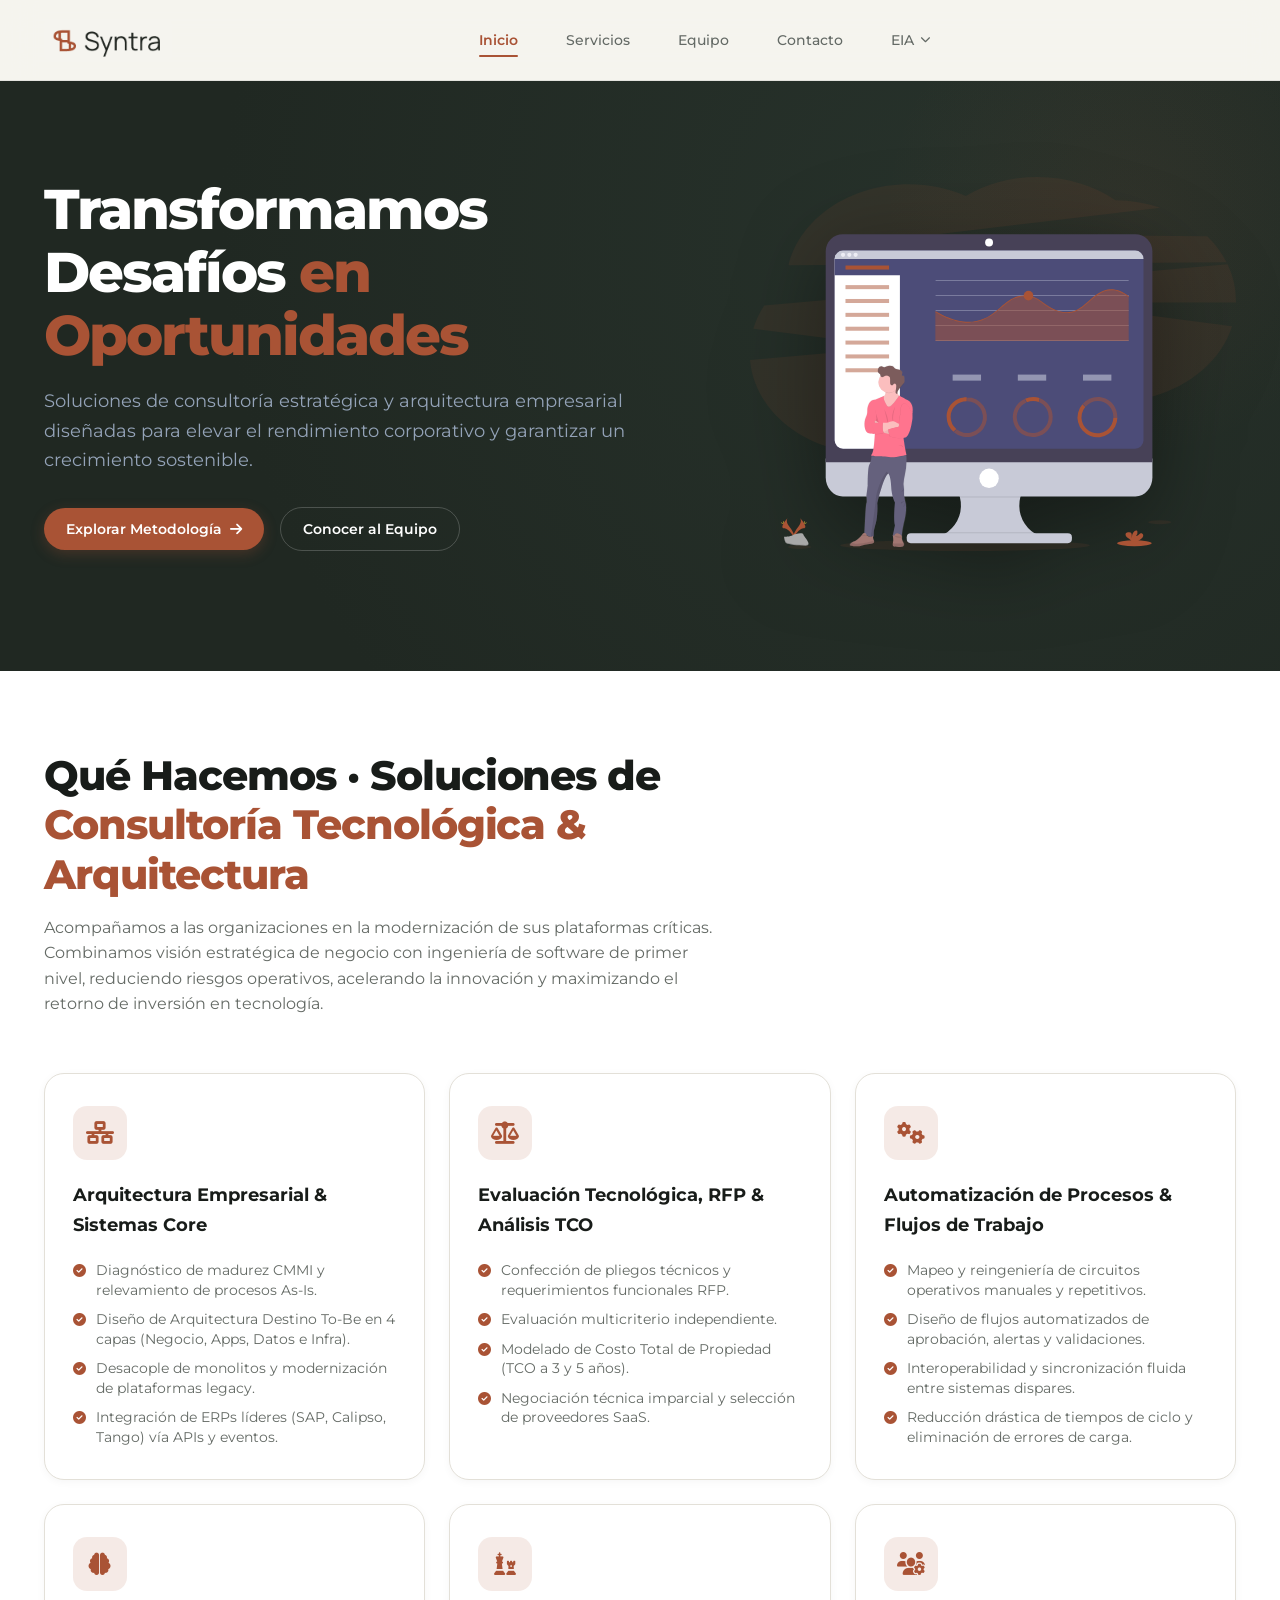
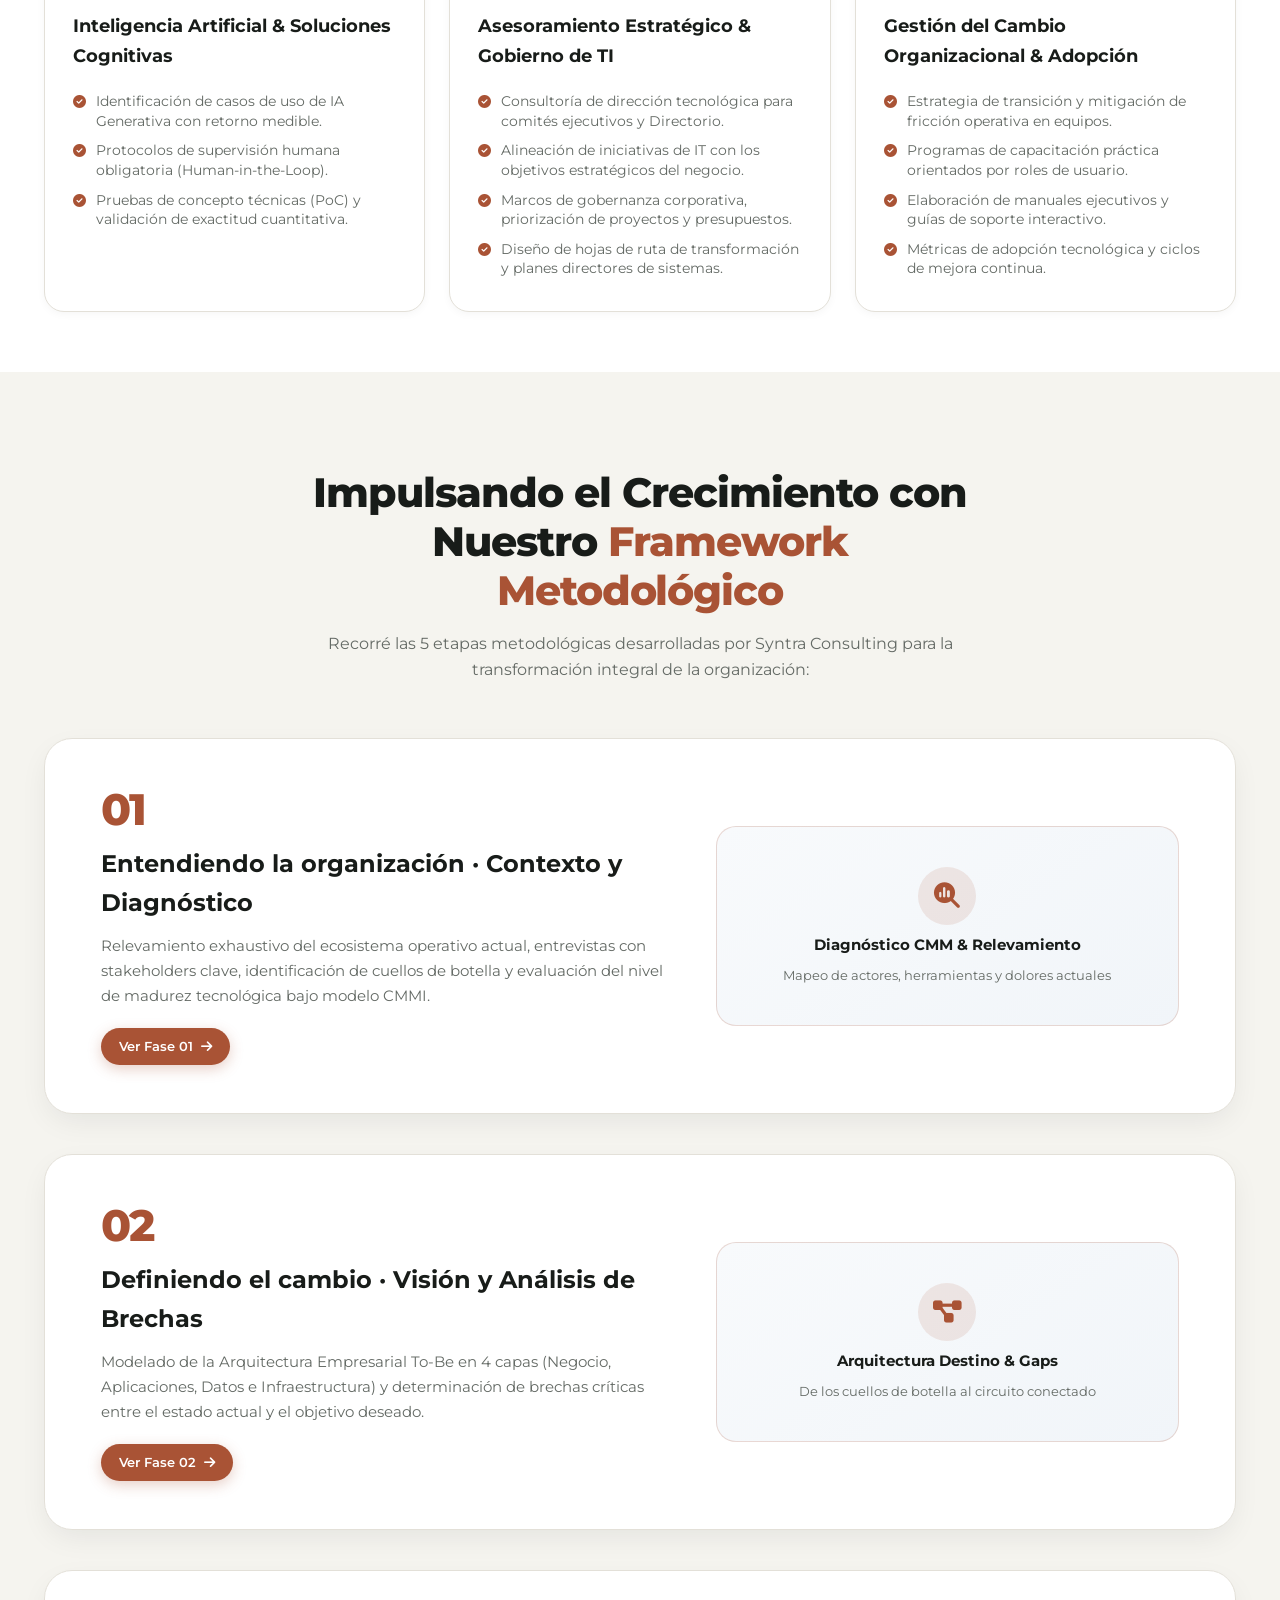
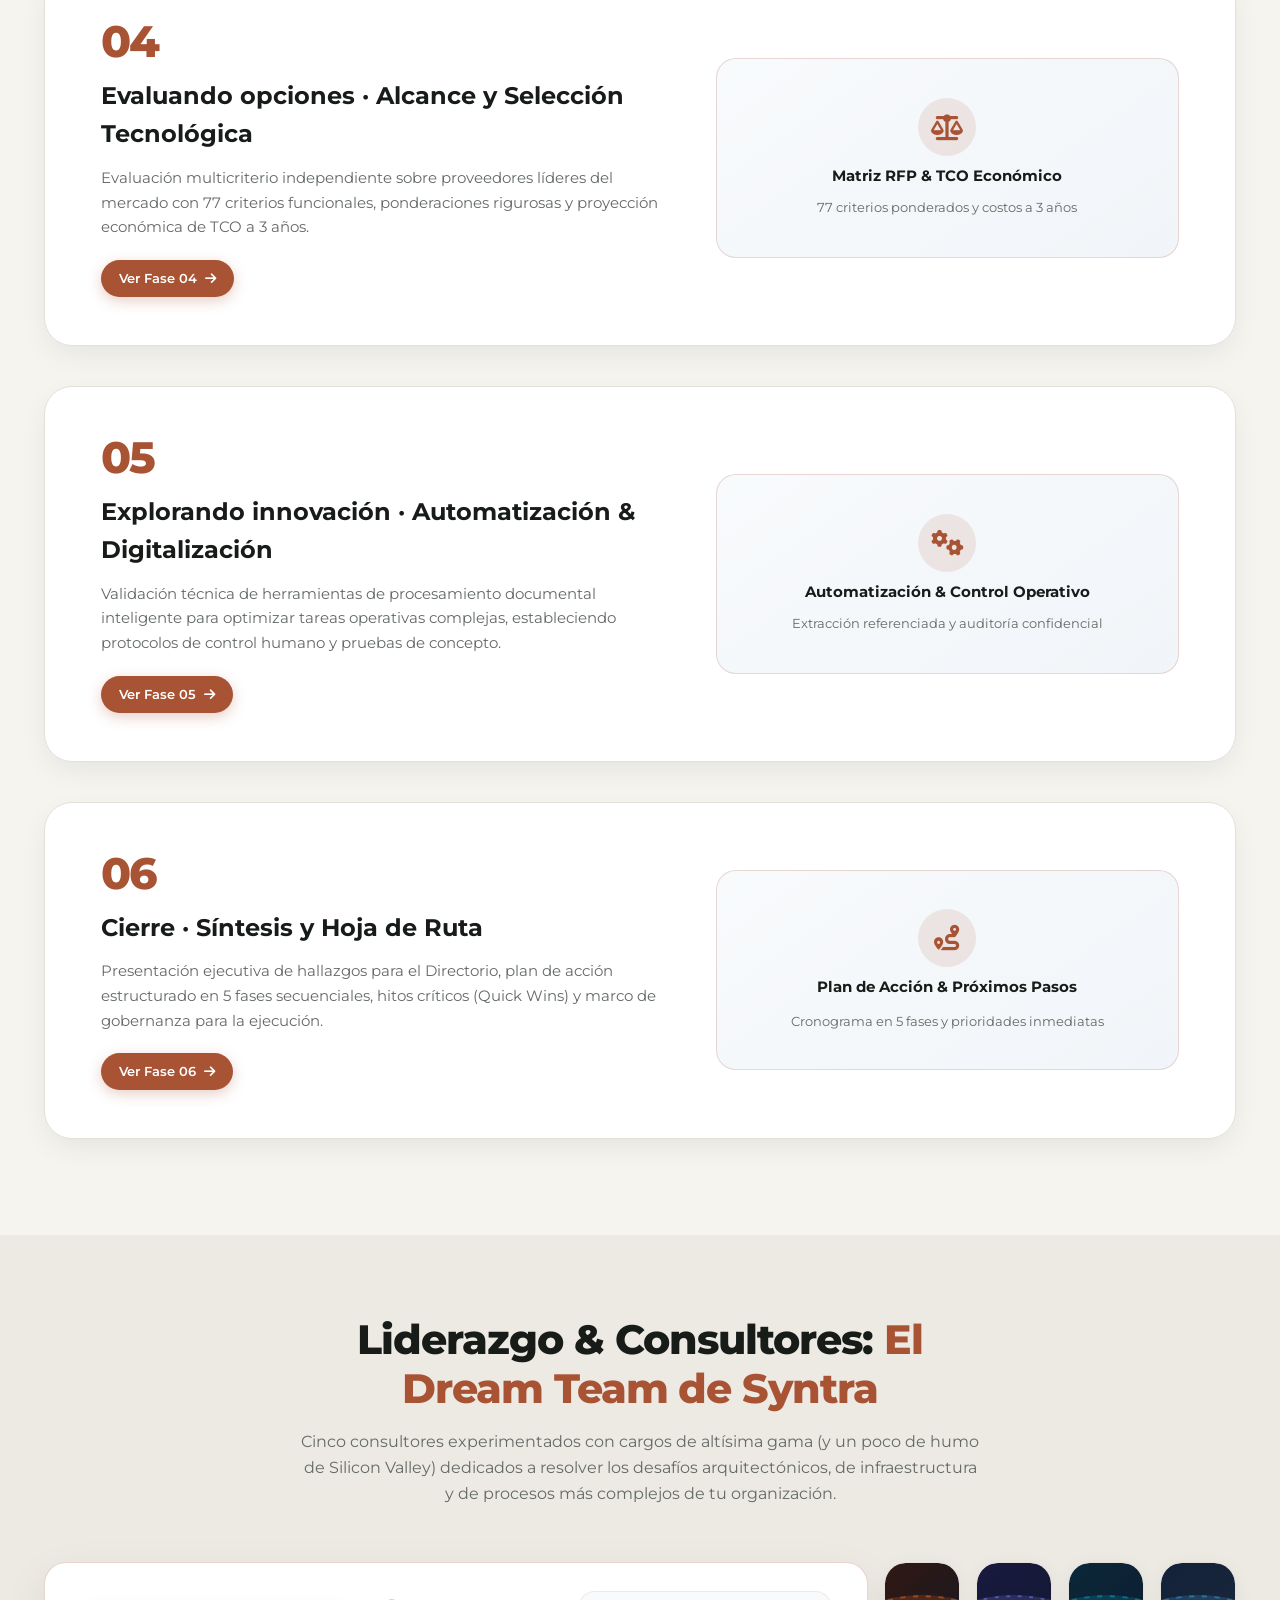
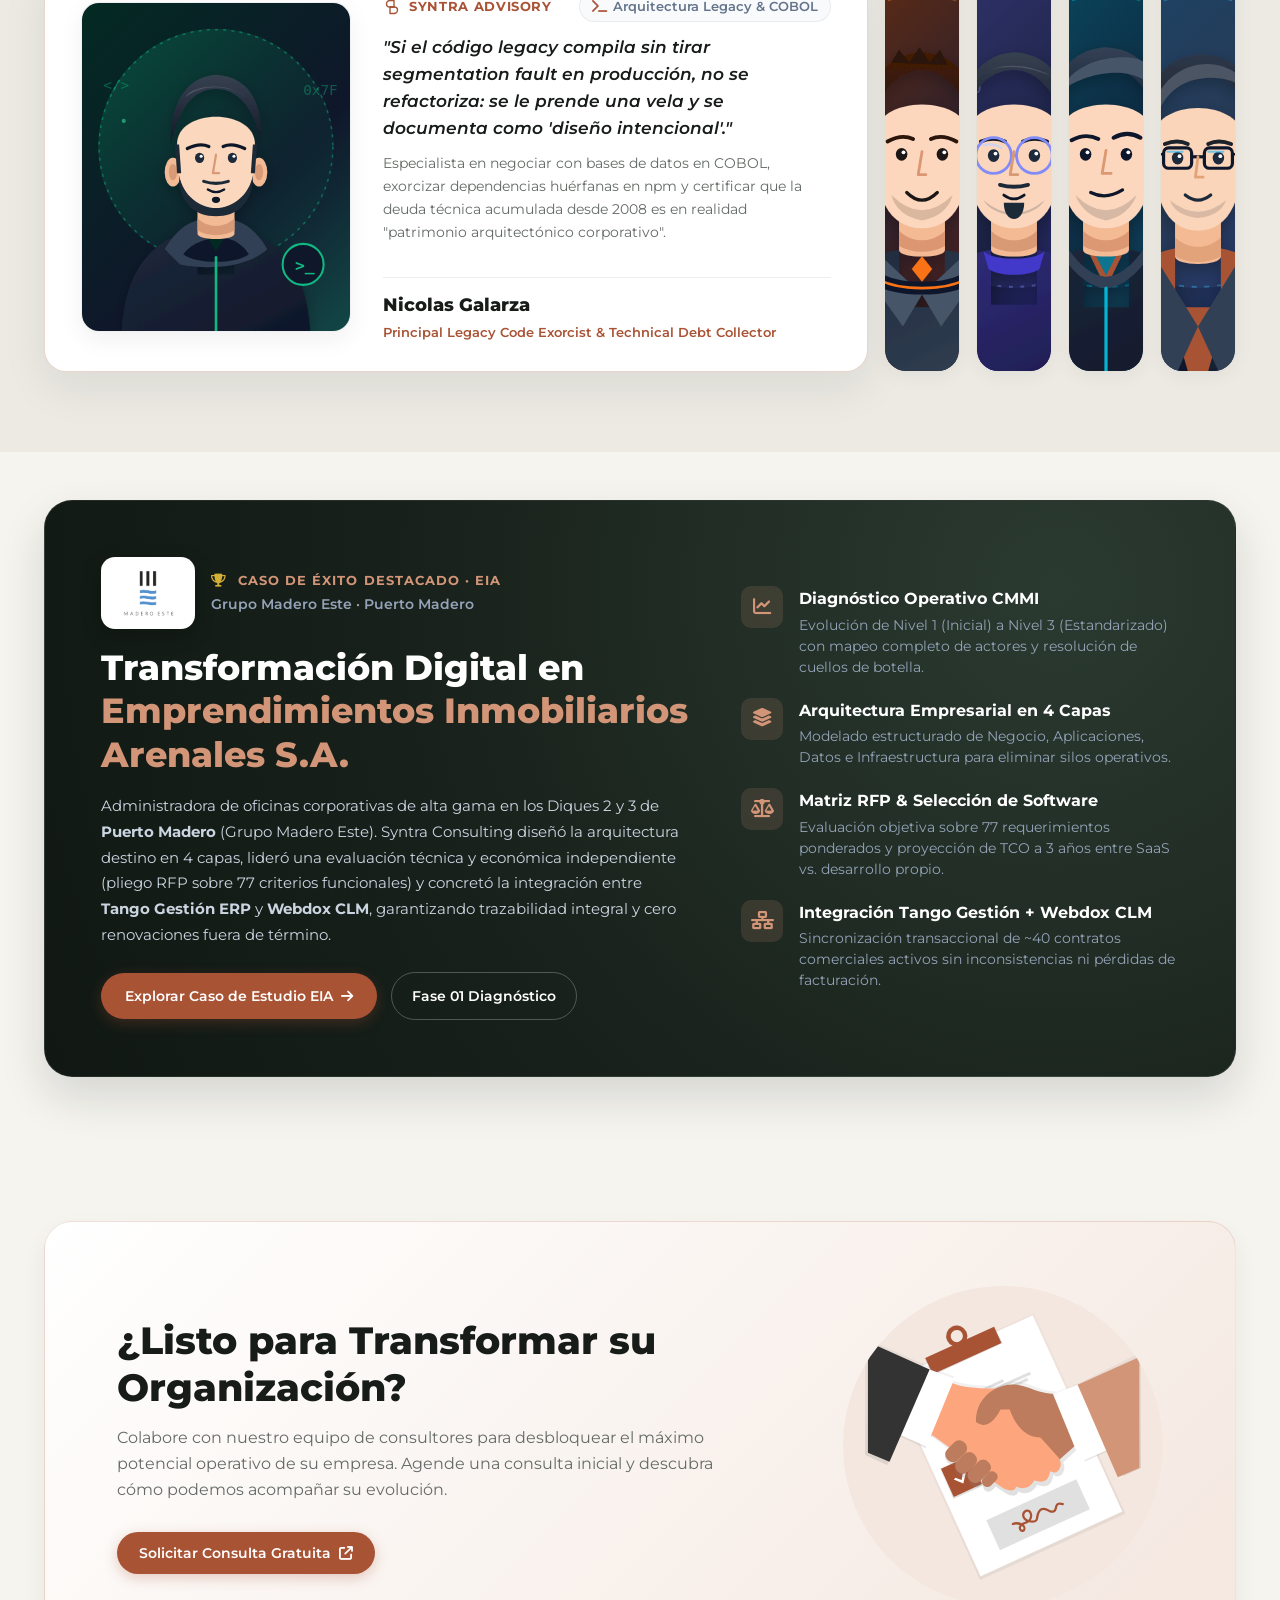
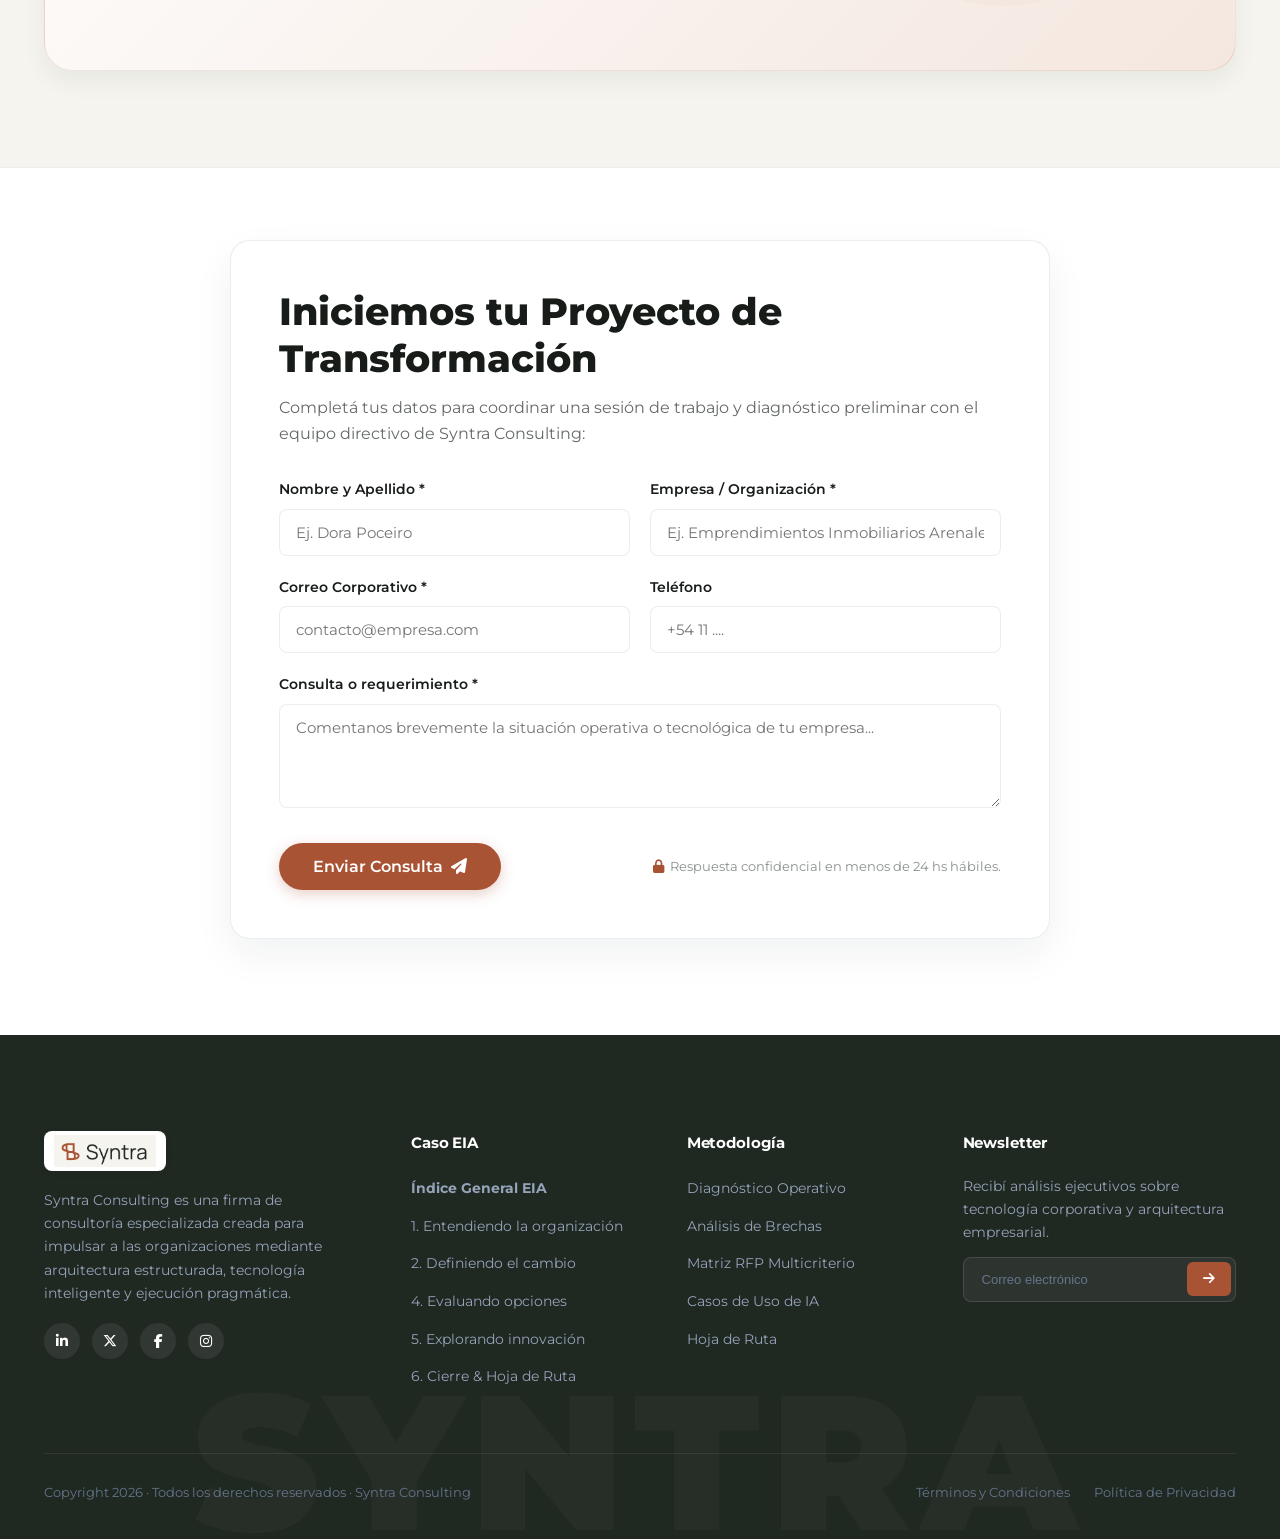
==== commit 80dbd9fb: "cambios de todo" ====
--- a/index.html
+++ b/index.html
@@ -50,19 +50,19 @@
               </a>
               <a href="1-entender-la-organizacion.html" class="nav-dropdown-item">
                 <i class="fa-solid fa-magnifying-glass-chart"></i>
-                <span>1. Entender la organización</span>
+                <span>1. Entendiendo la organización</span>
               </a>
               <a href="2-definir-el-cambio.html" class="nav-dropdown-item">
                 <i class="fa-solid fa-bullseye"></i>
-                <span>2. Definir el cambio</span>
+                <span>2. Definiendo el cambio</span>
               </a>
               <a href="4-evaluar-opciones.html" class="nav-dropdown-item">
                 <i class="fa-solid fa-scale-balanced"></i>
-                <span>4. Evaluar opciones</span>
+                <span>4. Evaluando opciones</span>
               </a>
               <a href="5-explorar-innovacion.html" class="nav-dropdown-item">
                 <i class="fa-solid fa-robot"></i>
-                <span>5. Explorar innovación</span>
+                <span>5. Explorando innovación</span>
               </a>
               <a href="6-cierre.html" class="nav-dropdown-item">
                 <i class="fa-solid fa-flag-checkered"></i>
@@ -320,7 +320,7 @@
           <div class="process-step-card" style="--card-index: 0;">
             <div>
               <div class="step-num">01</div>
-              <h3 class="step-title">Entender la organización · Contexto y Diagnóstico</h3>
+              <h3 class="step-title">Entendiendo la organización · Contexto y Diagnóstico</h3>
               <p class="step-desc">
                 Relevamiento exhaustivo del ecosistema operativo actual, entrevistas con stakeholders clave, identificación de cuellos de botella y evaluación del nivel de madurez tecnológica bajo modelo CMMI.
               </p>
@@ -343,7 +343,7 @@
           <div class="process-step-card" style="--card-index: 1;">
             <div>
               <div class="step-num">02</div>
-              <h3 class="step-title">Definir el cambio · Visión y Análisis de Brechas</h3>
+              <h3 class="step-title">Definiendo el cambio · Visión y Análisis de Brechas</h3>
               <p class="step-desc">
                 Modelado de la Arquitectura Empresarial To-Be en 4 capas (Negocio, Aplicaciones, Datos e Infraestructura) y determinación de brechas críticas entre el estado actual y el objetivo deseado.
               </p>
@@ -366,7 +366,7 @@
           <div class="process-step-card" style="--card-index: 2;">
             <div>
               <div class="step-num">04</div>
-              <h3 class="step-title">Evaluar opciones · Alcance y Selección Tecnológica</h3>
+              <h3 class="step-title">Evaluando opciones · Alcance y Selección Tecnológica</h3>
               <p class="step-desc">
                 Evaluación multicriterio independiente sobre proveedores líderes del mercado con 77 criterios funcionales, ponderaciones rigurosas y proyección económica de TCO a 3 años.
               </p>
@@ -389,7 +389,7 @@
           <div class="process-step-card" style="--card-index: 3;">
             <div>
               <div class="step-num">05</div>
-              <h3 class="step-title">Explorar innovación · Automatización & Digitalización</h3>
+              <h3 class="step-title">Explorando innovación · Automatización & Digitalización</h3>
               <p class="step-desc">
                 Validación técnica de herramientas de procesamiento documental inteligente para optimizar tareas operativas complejas, estableciendo protocolos de control humano y pruebas de concepto.
               </p>
@@ -851,10 +851,10 @@
           <h4 class="footer-col-title">Caso EIA</h4>
           <ul class="footer-links-list">
             <li class="footer-link-item"><a href="eia.html"><strong>Índice General EIA</strong></a></li>
-            <li class="footer-link-item"><a href="1-entender-la-organizacion.html">1. Entender la organización</a></li>
-            <li class="footer-link-item"><a href="2-definir-el-cambio.html">2. Definir el cambio</a></li>
-            <li class="footer-link-item"><a href="4-evaluar-opciones.html">4. Evaluar opciones</a></li>
-            <li class="footer-link-item"><a href="5-explorar-innovacion.html">5. Explorar innovación</a></li>
+            <li class="footer-link-item"><a href="1-entender-la-organizacion.html">1. Entendiendo la organización</a></li>
+            <li class="footer-link-item"><a href="2-definir-el-cambio.html">2. Definiendo el cambio</a></li>
+            <li class="footer-link-item"><a href="4-evaluar-opciones.html">4. Evaluando opciones</a></li>
+            <li class="footer-link-item"><a href="5-explorar-innovacion.html">5. Explorando innovación</a></li>
             <li class="footer-link-item"><a href="6-cierre.html">6. Cierre & Hoja de Ruta</a></li>
           </ul>
         </div>
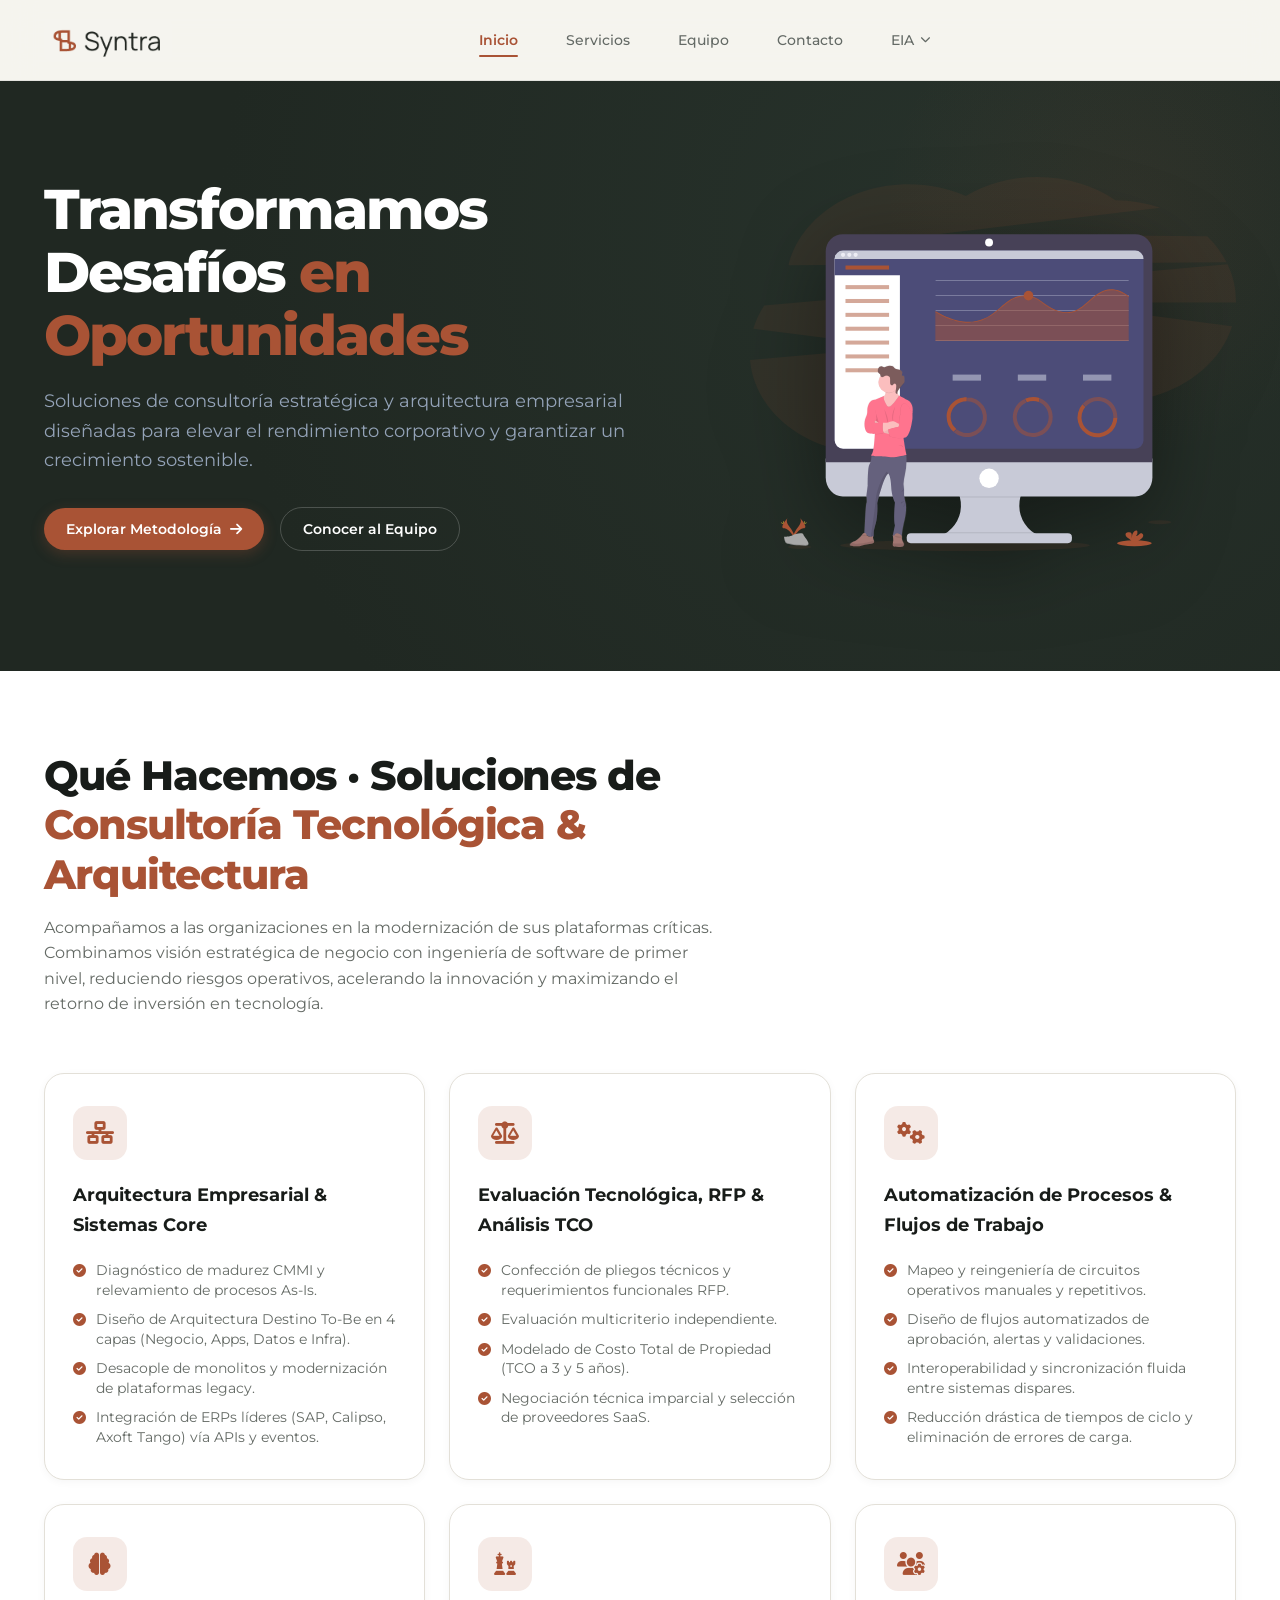
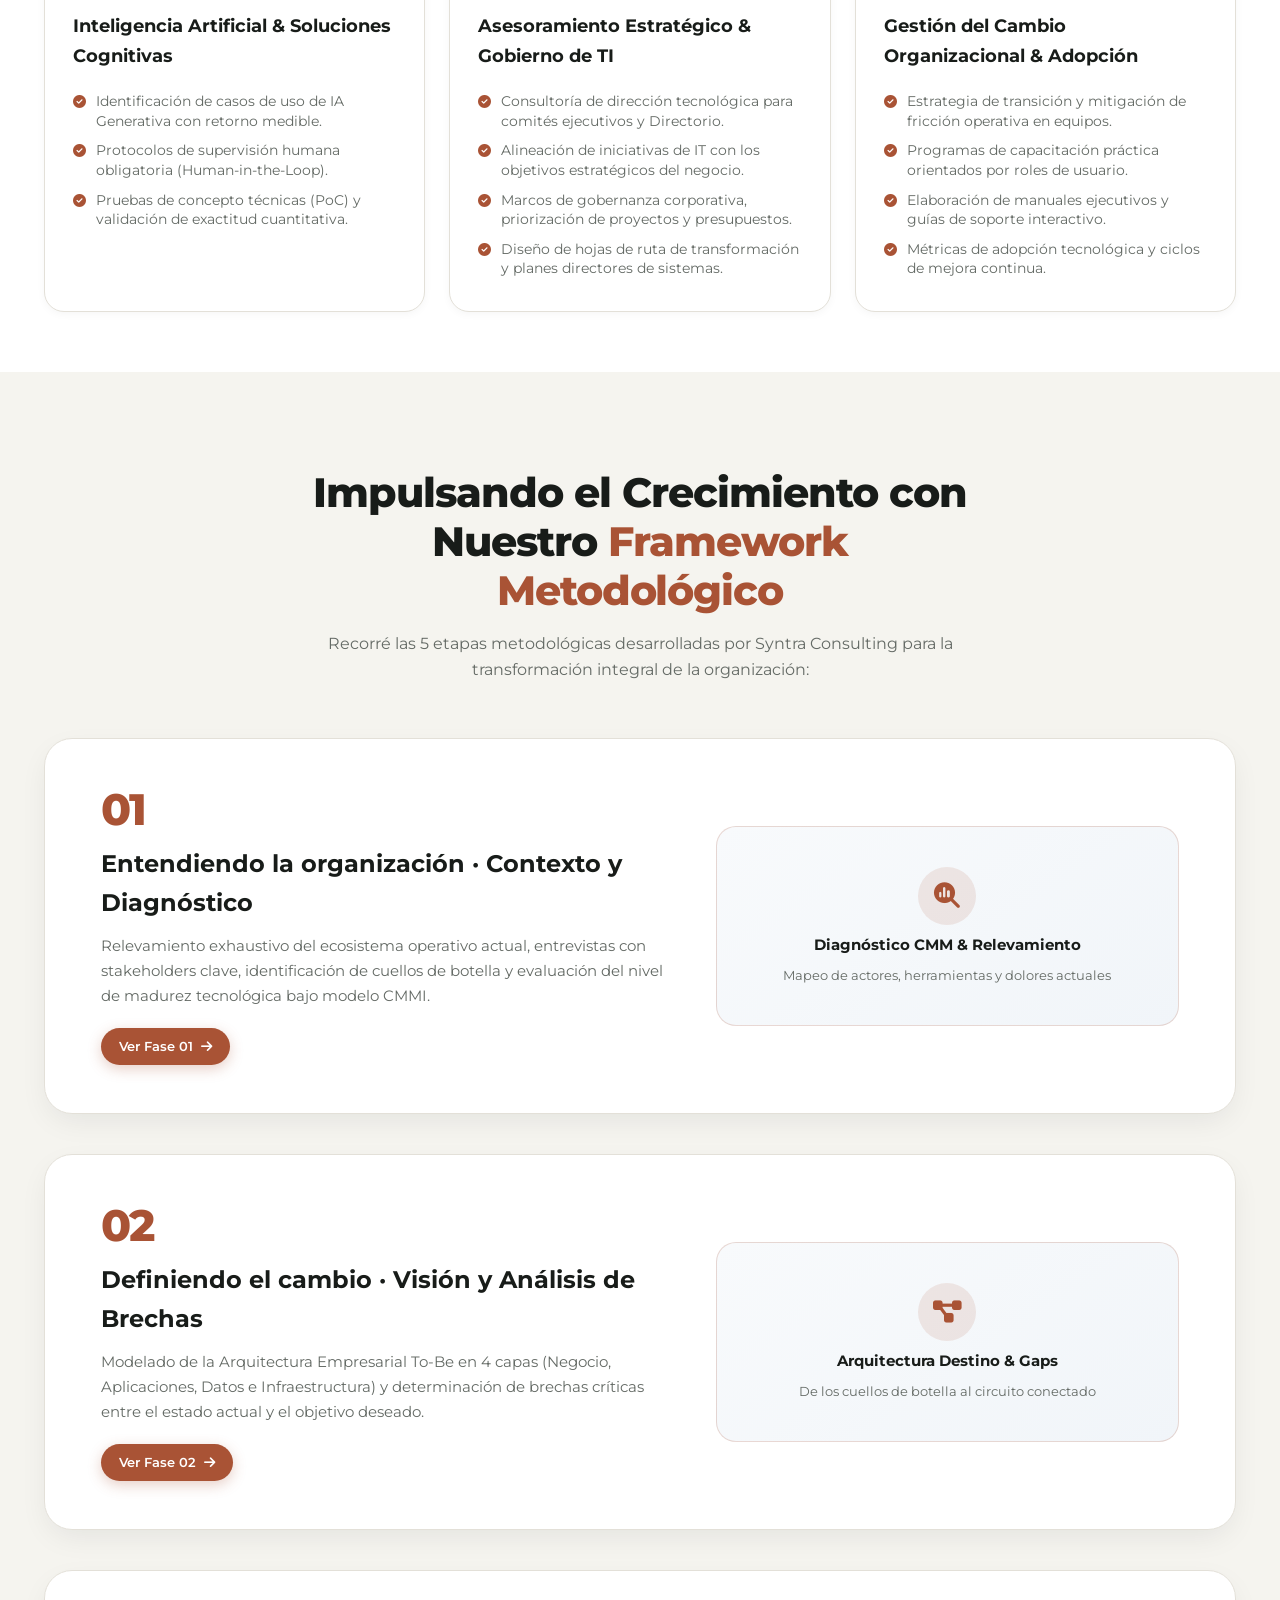
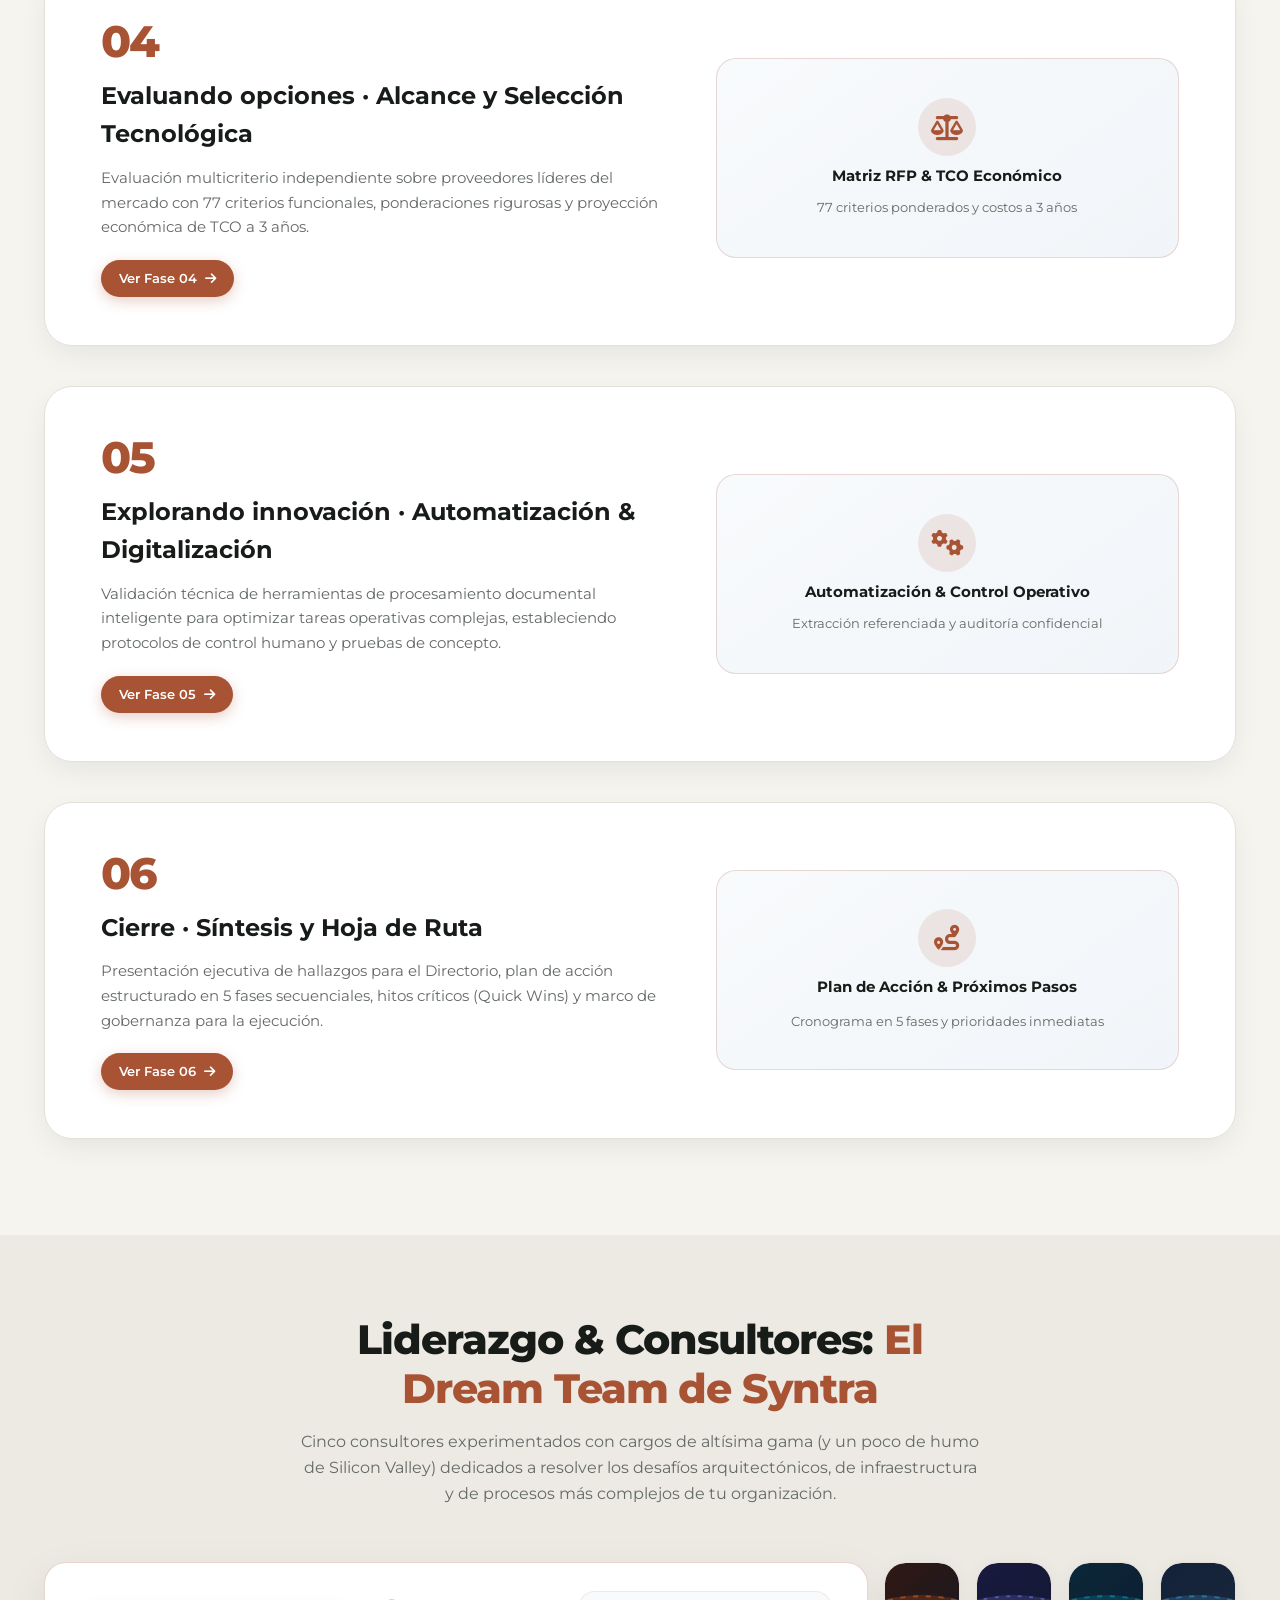
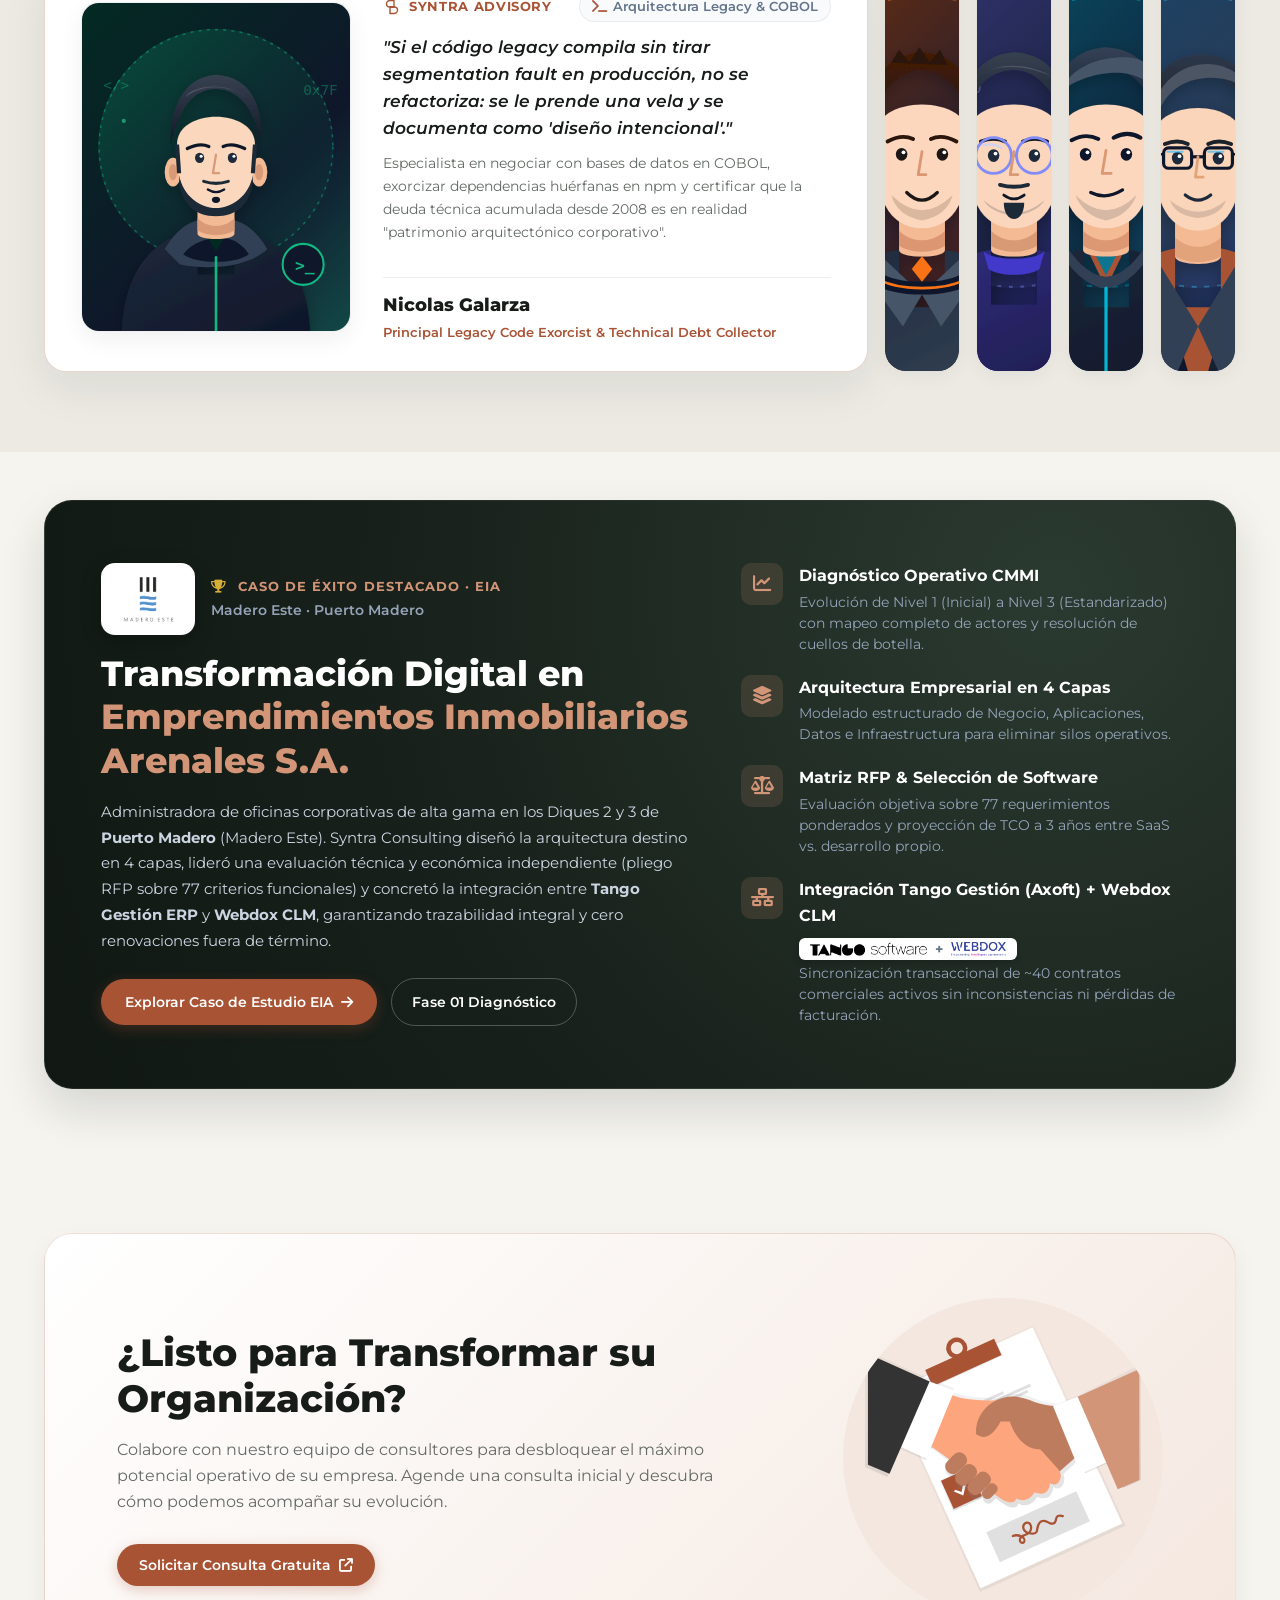
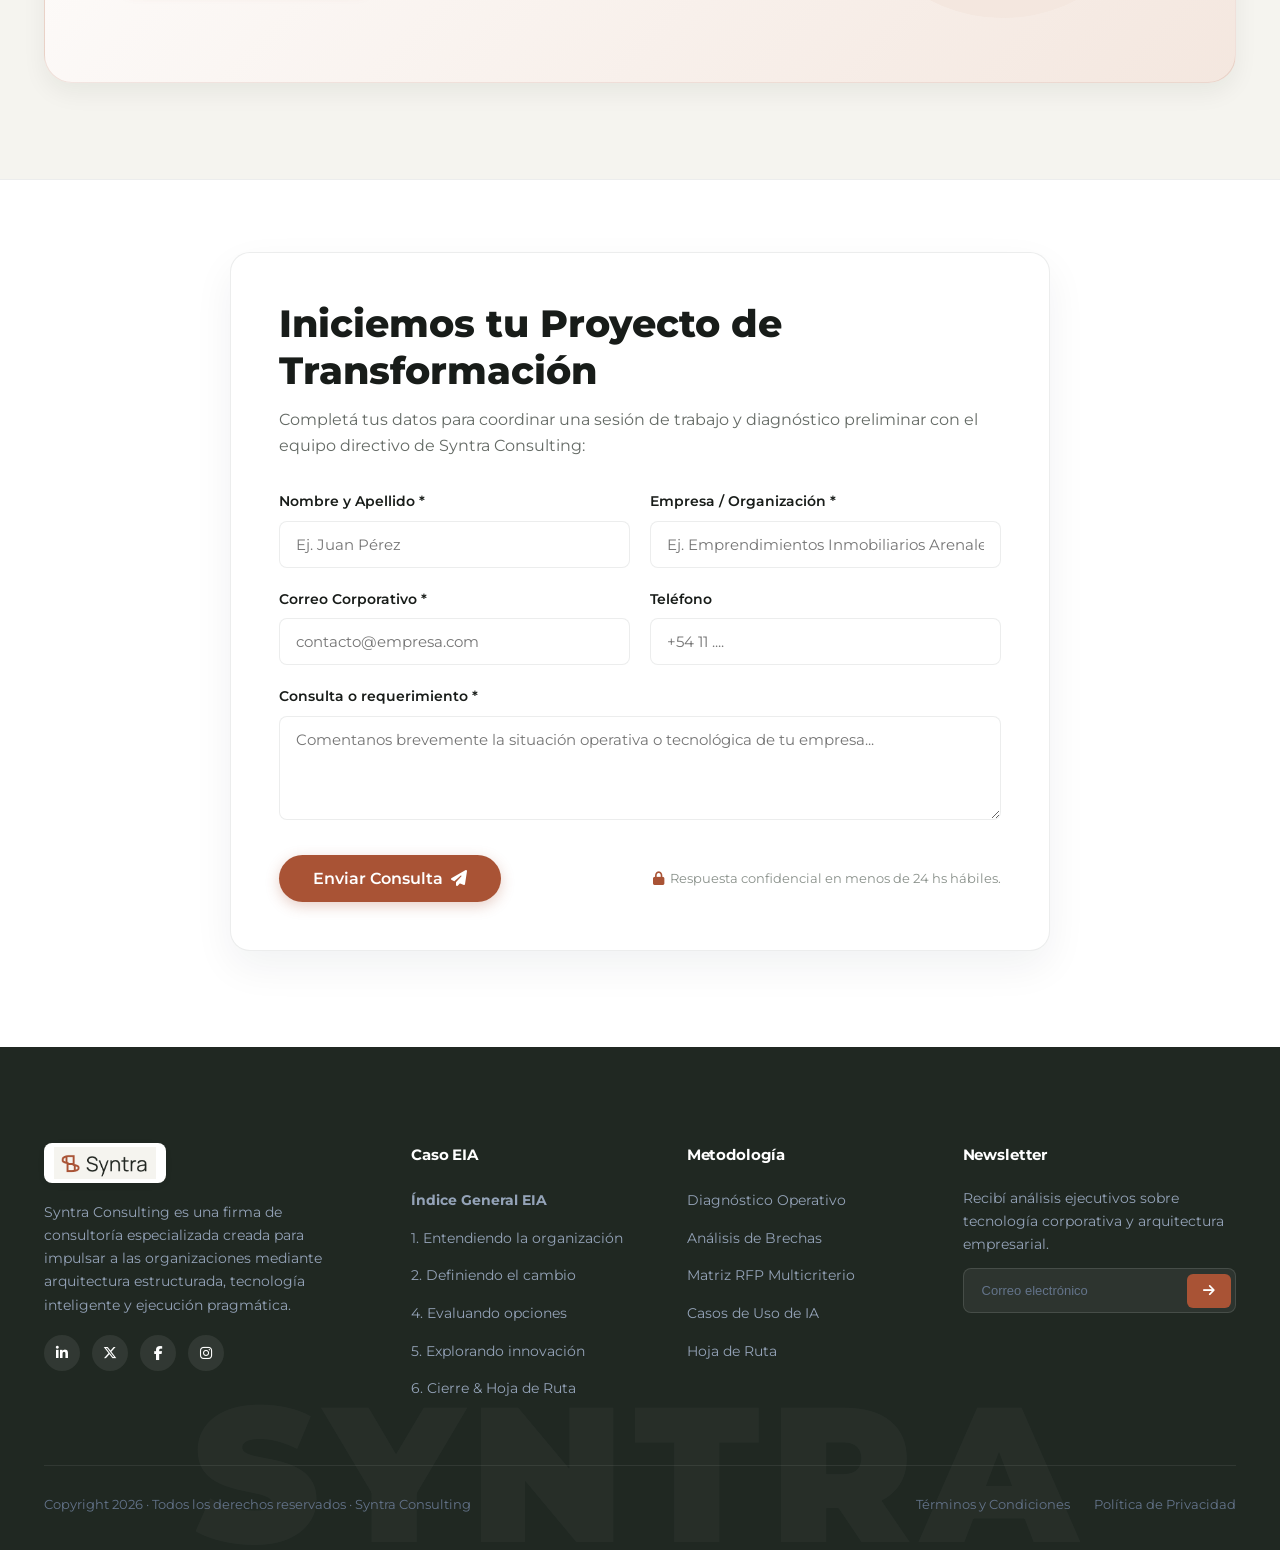
==== commit 6ab0786b: "mas cambios importantes" ====
--- a/index.html
+++ b/index.html
@@ -66,7 +66,7 @@
               </a>
               <a href="6-cierre.html" class="nav-dropdown-item">
                 <i class="fa-solid fa-flag-checkered"></i>
-                <span>6. Cierre & Hoja de Ruta</span>
+                <span>6. Síntesis, Cierre y Hoja de Ruta</span>
               </a>
             </div>
           </li>
@@ -156,7 +156,7 @@
               </li>
               <li class="service-check-item">
                 <i class="fa-solid fa-circle-check"></i>
-                <span>Integración de ERPs líderes (SAP, Calipso, Tango) vía APIs y eventos.</span>
+                <span>Integración de ERPs líderes (SAP, Calipso, Axoft Tango) vía APIs y eventos.</span>
               </li>
             </ul>
           </div>
@@ -662,20 +662,20 @@
             <div>
               <div style="display:flex; align-items:center; gap:16px; margin-bottom:18px;">
                 <div style="background:#FFFFFF; padding:10px 18px; border-radius:14px; box-shadow:0 6px 20px rgba(0,0,0,0.22); display:inline-flex; align-items:center; justify-content:center;">
-                  <img src="assets/madero-calidad.png" alt="Logo Grupo Madero Este · EIA" style="height:52px; width:auto; object-fit:contain; display:block;">
+                  <img src="assets/madero-calidad.png" alt="Logo Madero Este · EIA" style="height:52px; width:auto; object-fit:contain; display:block;">
                 </div>
                 <div>
                   <span style="font-size:0.8125rem; font-weight:700; text-transform:uppercase; letter-spacing:0.08em; color:#D39577; display:block;">
                     <i class="fa-solid fa-trophy" style="margin-right:6px; color:#D4AF37;"></i> Caso de Éxito Destacado · EIA
                   </span>
-                  <span style="font-size:0.875rem; color:#94A3B8; font-weight:600;">Grupo Madero Este · Puerto Madero</span>
+                  <span style="font-size:0.875rem; color:#94A3B8; font-weight:600;">Madero Este · Puerto Madero</span>
                 </div>
               </div>
               <h2 style="font-size:clamp(1.75rem, 2.7vw, 2.35rem); font-weight:800; color:#FFFFFF; line-height:1.25; margin-bottom:16px;">
                 Transformación Digital en <span style="color:#D39577;">Emprendimientos Inmobiliarios Arenales S.A.</span>
               </h2>
               <p style="font-size:0.95rem; color:#CBD5E1; line-height:1.7; margin-bottom:24px;">
-                Administradora de oficinas corporativas de alta gama en los Diques 2 y 3 de <strong>Puerto Madero</strong> (Grupo Madero Este). Syntra Consulting diseñó la arquitectura destino en 4 capas, lideró una evaluación técnica y económica independiente (pliego RFP sobre 77 criterios funcionales) y concretó la integración entre <strong>Tango Gestión ERP</strong> y <strong>Webdox CLM</strong>, garantizando trazabilidad integral y cero renovaciones fuera de término.
+                Administradora de oficinas corporativas de alta gama en los Diques 2 y 3 de <strong>Puerto Madero</strong> (Madero Este). Syntra Consulting diseñó la arquitectura destino en 4 capas, lideró una evaluación técnica y económica independiente (pliego RFP sobre 77 criterios funcionales) y concretó la integración entre <strong>Tango Gestión ERP</strong> y <strong>Webdox CLM</strong>, garantizando trazabilidad integral y cero renovaciones fuera de término.
               </p>
               <div style="display:flex; gap:14px; flex-wrap:wrap; align-items:center;">
                 <a href="eia.html" class="btn-primary" style="padding:12px 24px; font-size:0.875rem;">
@@ -726,7 +726,14 @@
                   <i class="fa-solid fa-network-wired"></i>
                 </div>
                 <div>
-                  <div style="font-weight:700; font-size:1rem; color:#FFFFFF;">Integración Tango Gestión + Webdox CLM</div>
+                  <div style="display:flex; align-items:center; gap:10px; flex-wrap:wrap;">
+                    <div style="font-weight:700; font-size:1rem; color:#FFFFFF;">Integración Tango Gestión (Axoft) + Webdox CLM</div>
+                    <span style="display:inline-flex; align-items:center; gap:8px; background:#FFFFFF; border:1px solid rgba(255,255,255,0.3); border-radius:6px; padding:3px 10px; box-shadow:0 2px 6px rgba(0,0,0,0.18);" title="Integración Tango Gestión + Webdox CLM">
+                      <img src="assets/tango-clean.png" alt="Tango Gestión" style="height:14px; width:auto; display:block;">
+                      <span style="color:#64748B; font-weight:700; font-size:0.875rem; line-height:1;">+</span>
+                      <img src="assets/Webdox.png" alt="Webdox CLM" style="height:14px; width:auto; display:block;">
+                    </span>
+                  </div>
                   <div style="font-size:0.875rem; color:#94A3B8; margin-top:3px; line-height:1.5;">Sincronización transaccional de ~40 contratos comerciales activos sin inconsistencias ni pérdidas de facturación.</div>
                 </div>
               </div>
@@ -782,7 +789,7 @@
             <div style="display:grid; grid-template-columns: repeat(auto-fit, minmax(260px, 1fr)); gap:20px;">
               <div>
                 <label style="display:block; font-size:0.875rem; font-weight:600; color:var(--text-main); margin-bottom:8px;">Nombre y Apellido *</label>
-                <input type="text" required placeholder="Ej. Dora Poceiro" style="width:100%; padding:13px 16px; border:1px solid var(--border-subtle); border-radius:8px; font-family:var(--font-main); font-size:0.95rem; background:#FFFFFF; color:var(--text-main); box-sizing:border-box;">
+                <input type="text" required placeholder="Ej. Juan Pérez" style="width:100%; padding:13px 16px; border:1px solid var(--border-subtle); border-radius:8px; font-family:var(--font-main); font-size:0.95rem; background:#FFFFFF; color:var(--text-main); box-sizing:border-box;">
               </div>
               <div>
                 <label style="display:block; font-size:0.875rem; font-weight:600; color:var(--text-main); margin-bottom:8px;">Empresa / Organización *</label>
--- a/styles.css
+++ b/styles.css
@@ -2959,7 +2959,9 @@
   display: flex;
   justify-content: space-between;
   align-items: center;
-  margin-bottom: 10px;
+  margin-bottom: 12px;
+  gap: 12px;
+  flex-wrap: wrap;
 }
 
 .visual-progress-name {
@@ -2968,7 +2970,101 @@
   color: var(--text-main);
   display: flex;
   align-items: center;
+  gap: 12px;
+  flex: 1;
+}
+
+/* Scoring Solution Logos & Badges */
+.scoring-logo-badge {
+  display: inline-flex;
+  align-items: center;
+  justify-content: center;
+  width: 76px;
+  height: 38px;
+  padding: 5px 8px;
+  background: #FFFFFF;
+  border: 1px solid var(--border-subtle);
+  border-radius: var(--radius-sm);
+  flex-shrink: 0;
+  box-shadow: 0 1px 3px rgba(0, 0, 0, 0.04);
+}
+
+.scoring-logo-badge.winner-badge {
+  border-color: rgba(169, 83, 53, 0.35);
+  box-shadow: 0 2px 6px rgba(169, 83, 53, 0.1);
+}
+
+.scoring-vendor-img {
+  max-width: 100%;
+  max-height: 100%;
+  width: auto;
+  height: auto;
+  object-fit: contain;
+  display: block;
+}
+
+.scoring-text-block {
+  display: flex;
+  align-items: center;
   gap: 8px;
+  flex-wrap: wrap;
+}
+
+.scoring-status-tag {
+  font-size: 0.6875rem;
+  font-weight: 700;
+  text-transform: uppercase;
+  letter-spacing: 0.03em;
+  padding: 2px 8px;
+  border-radius: 9999px;
+  display: inline-flex;
+  align-items: center;
+  gap: 4px;
+}
+
+.scoring-status-tag.winner {
+  background: rgba(22, 163, 74, 0.12);
+  color: #15803D;
+  border: 1px solid rgba(22, 163, 74, 0.25);
+}
+
+.scoring-status-tag.contingency {
+  background: rgba(100, 116, 139, 0.12);
+  color: #475569;
+  border: 1px solid rgba(100, 116, 139, 0.2);
+}
+
+.scoring-status-tag.discarded {
+  background: rgba(220, 38, 38, 0.08);
+  color: #B91C1C;
+  border: 1px solid rgba(220, 38, 38, 0.2);
+}
+
+.scoring-status-tag.core {
+  background: rgba(2, 132, 199, 0.1);
+  color: #0369A1;
+  border: 1px solid rgba(2, 132, 199, 0.2);
+}
+
+.vendor-inline-badge {
+  display: inline-flex;
+  align-items: center;
+  gap: 6px;
+  padding: 3px 8px;
+  background: #FFFFFF;
+  border: 1px solid var(--border-subtle);
+  border-radius: var(--radius-sm);
+  font-size: 0.75rem;
+  font-weight: 600;
+  color: var(--text-main);
+  box-shadow: 0 1px 2px rgba(0, 0, 0, 0.03);
+}
+
+.vendor-inline-badge img {
+  height: 16px;
+  width: auto;
+  object-fit: contain;
+  display: block;
 }
 
 .visual-progress-score {
@@ -3337,6 +3433,8 @@
 .annex-header {
   display: flex;
   align-items: center;
+  justify-content: space-between;
+  flex-wrap: wrap;
   gap: 8px;
   font-size: 0.8125rem;
   font-weight: 700;
@@ -3346,6 +3444,38 @@
   margin-bottom: 12px;
   padding-bottom: 8px;
   border-bottom: 1px solid var(--border-subtle);
+}
+
+.annex-pdf-link {
+  display: inline-flex;
+  align-items: center;
+  gap: 6px;
+  font-size: 0.75rem;
+  font-weight: 700;
+  text-transform: none;
+  letter-spacing: normal;
+  color: var(--primary-blue);
+  background: #FFFFFF;
+  border: 1px solid var(--border-subtle);
+  border-radius: var(--radius-sm);
+  padding: 4px 10px;
+  text-decoration: none;
+  margin-left: auto;
+  transition: all var(--transition-fast);
+  box-shadow: 0 1px 2px rgba(0, 0, 0, 0.04);
+  white-space: nowrap;
+}
+
+.annex-pdf-link:hover {
+  background: #F8FAFC;
+  border-color: var(--primary-blue);
+  color: var(--primary-blue-dark);
+  box-shadow: 0 2px 4px rgba(0, 0, 0, 0.08);
+}
+
+.annex-pdf-link i.fa-file-pdf {
+  color: #DC2626;
+  font-size: 0.8125rem;
 }
 
 @keyframes annexFadeIn {
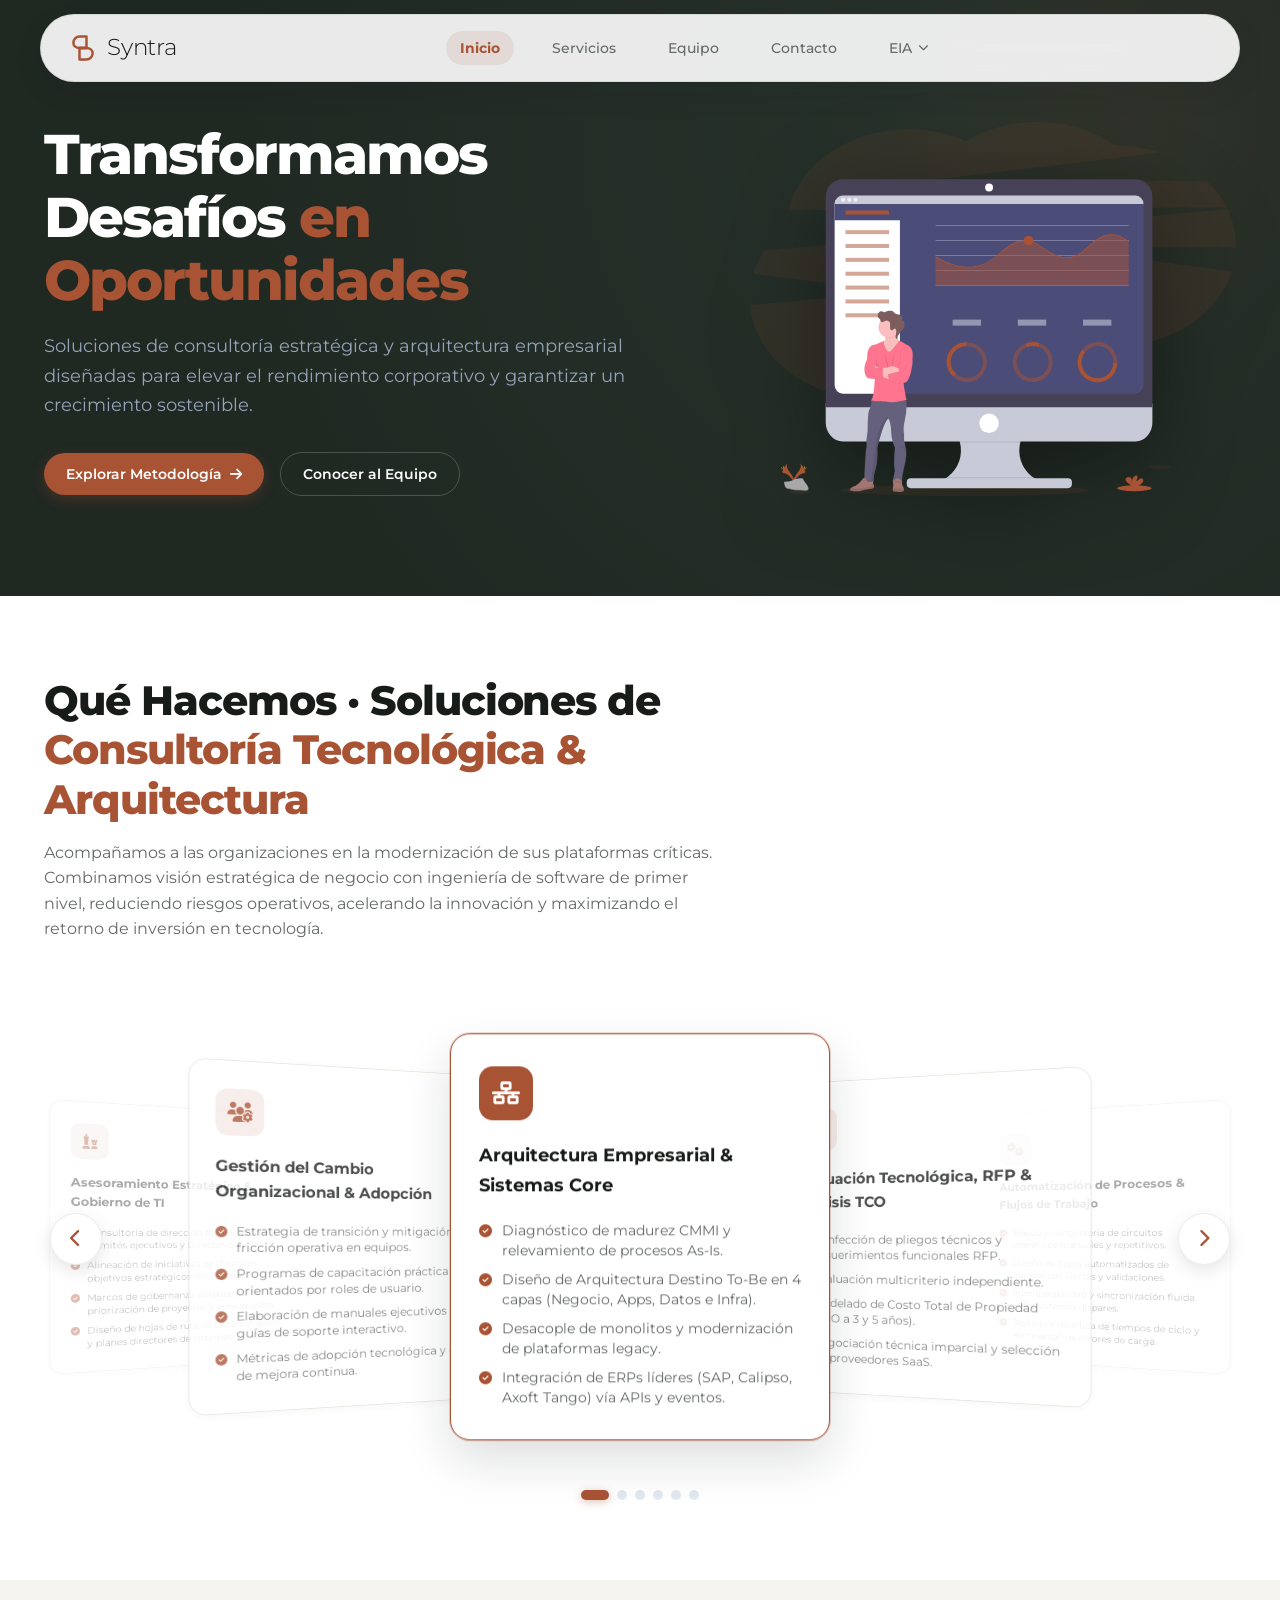
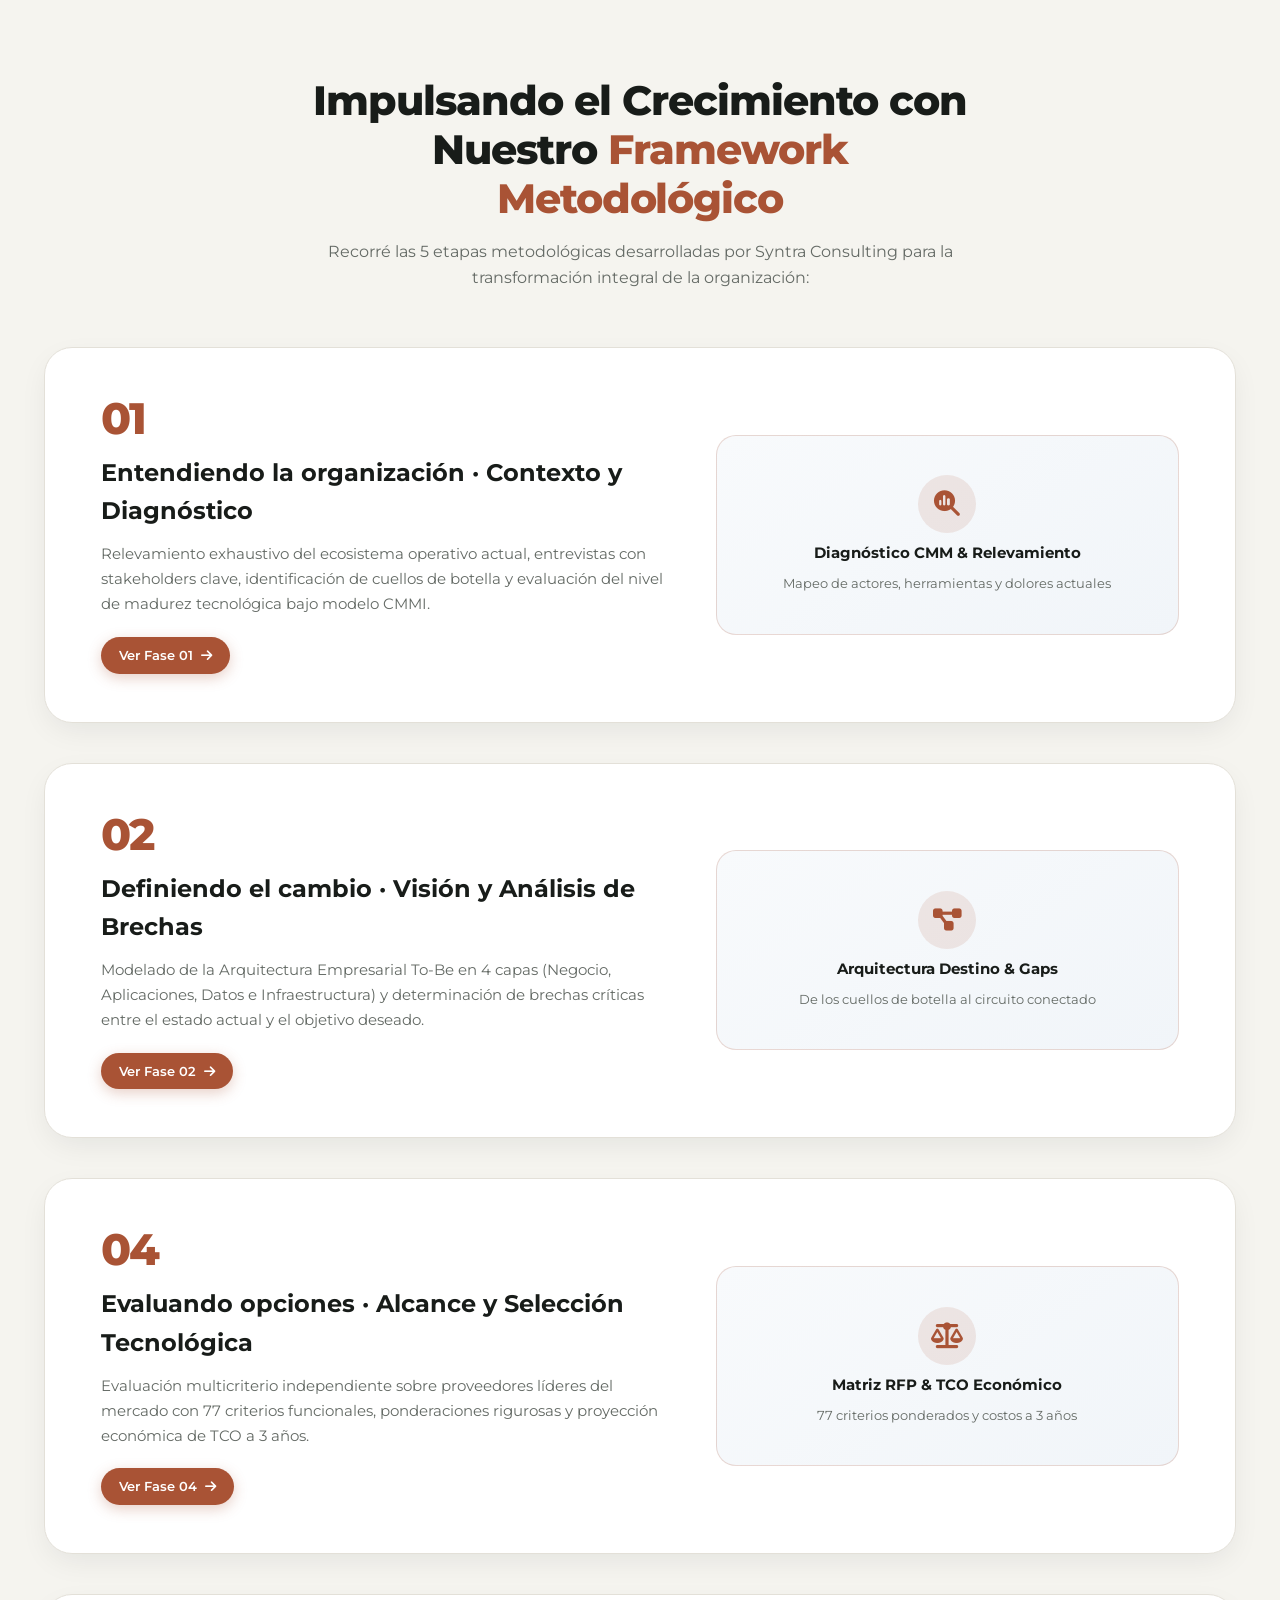
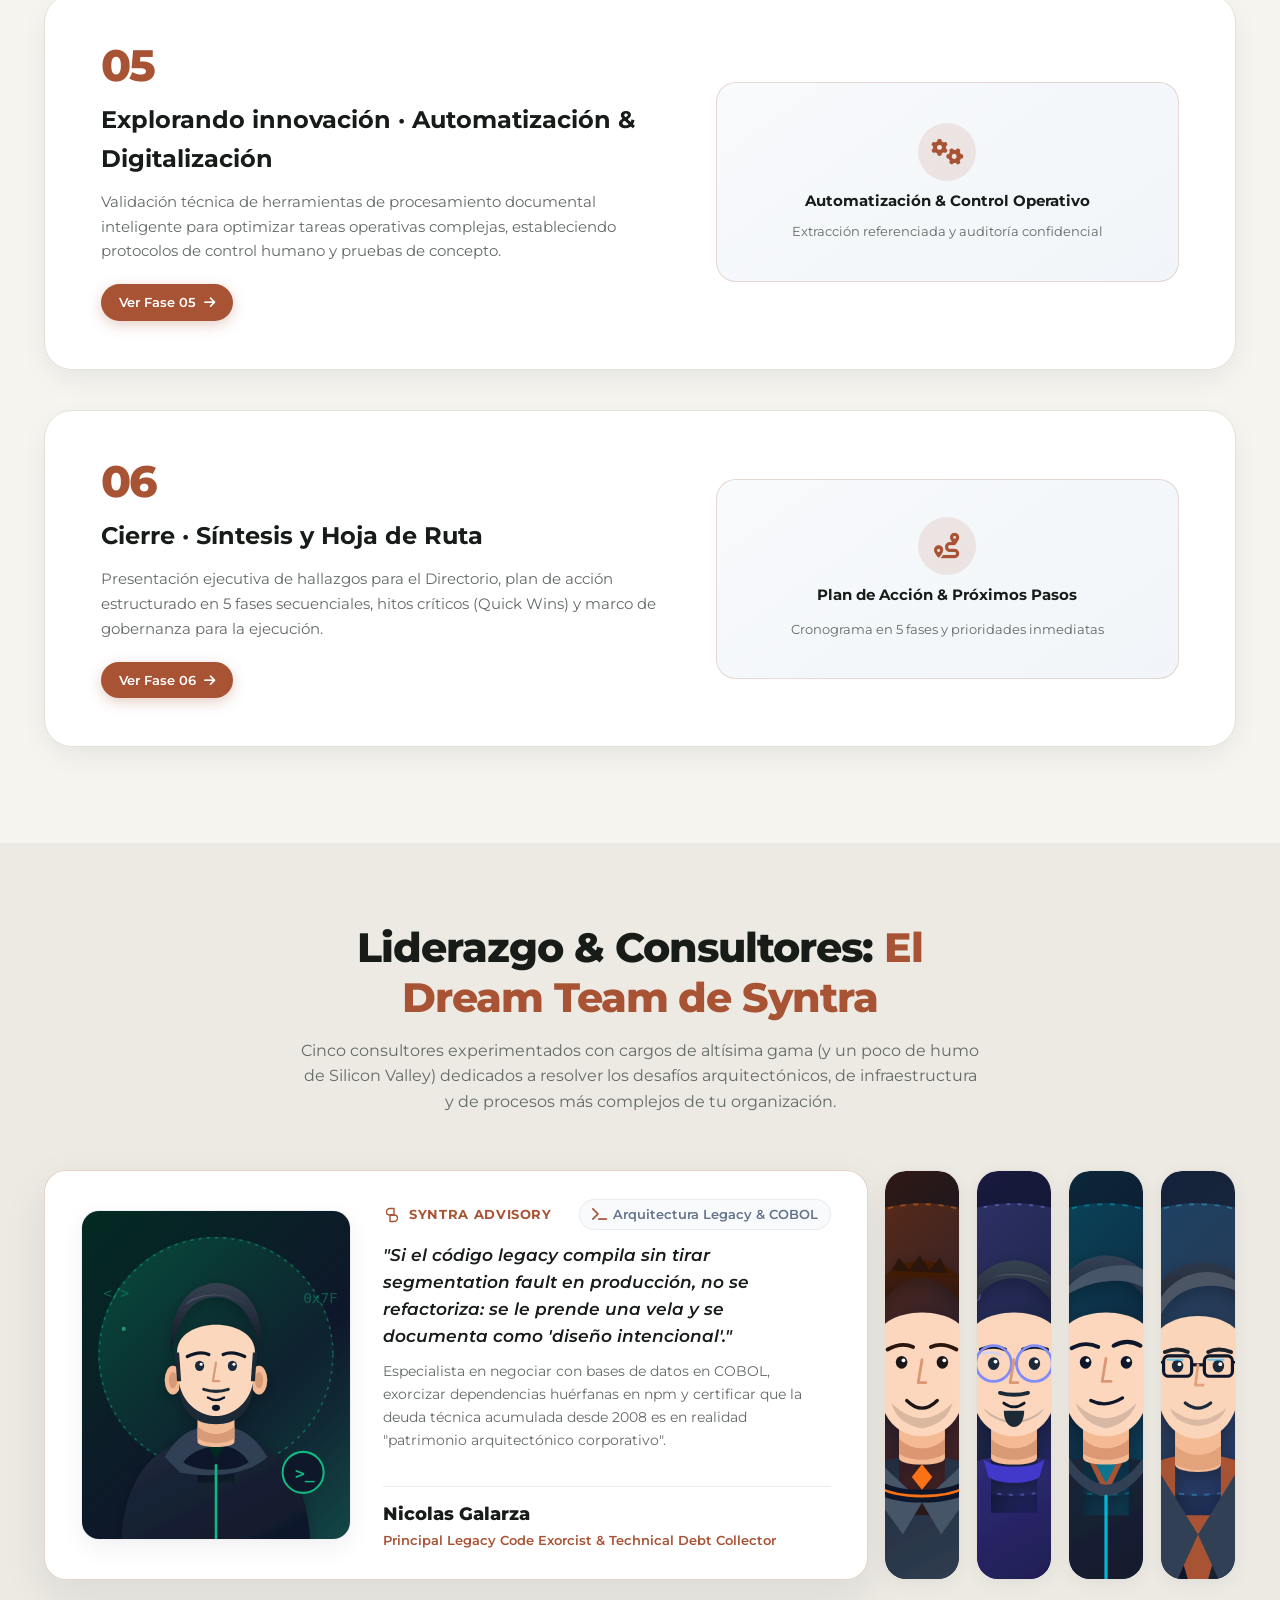
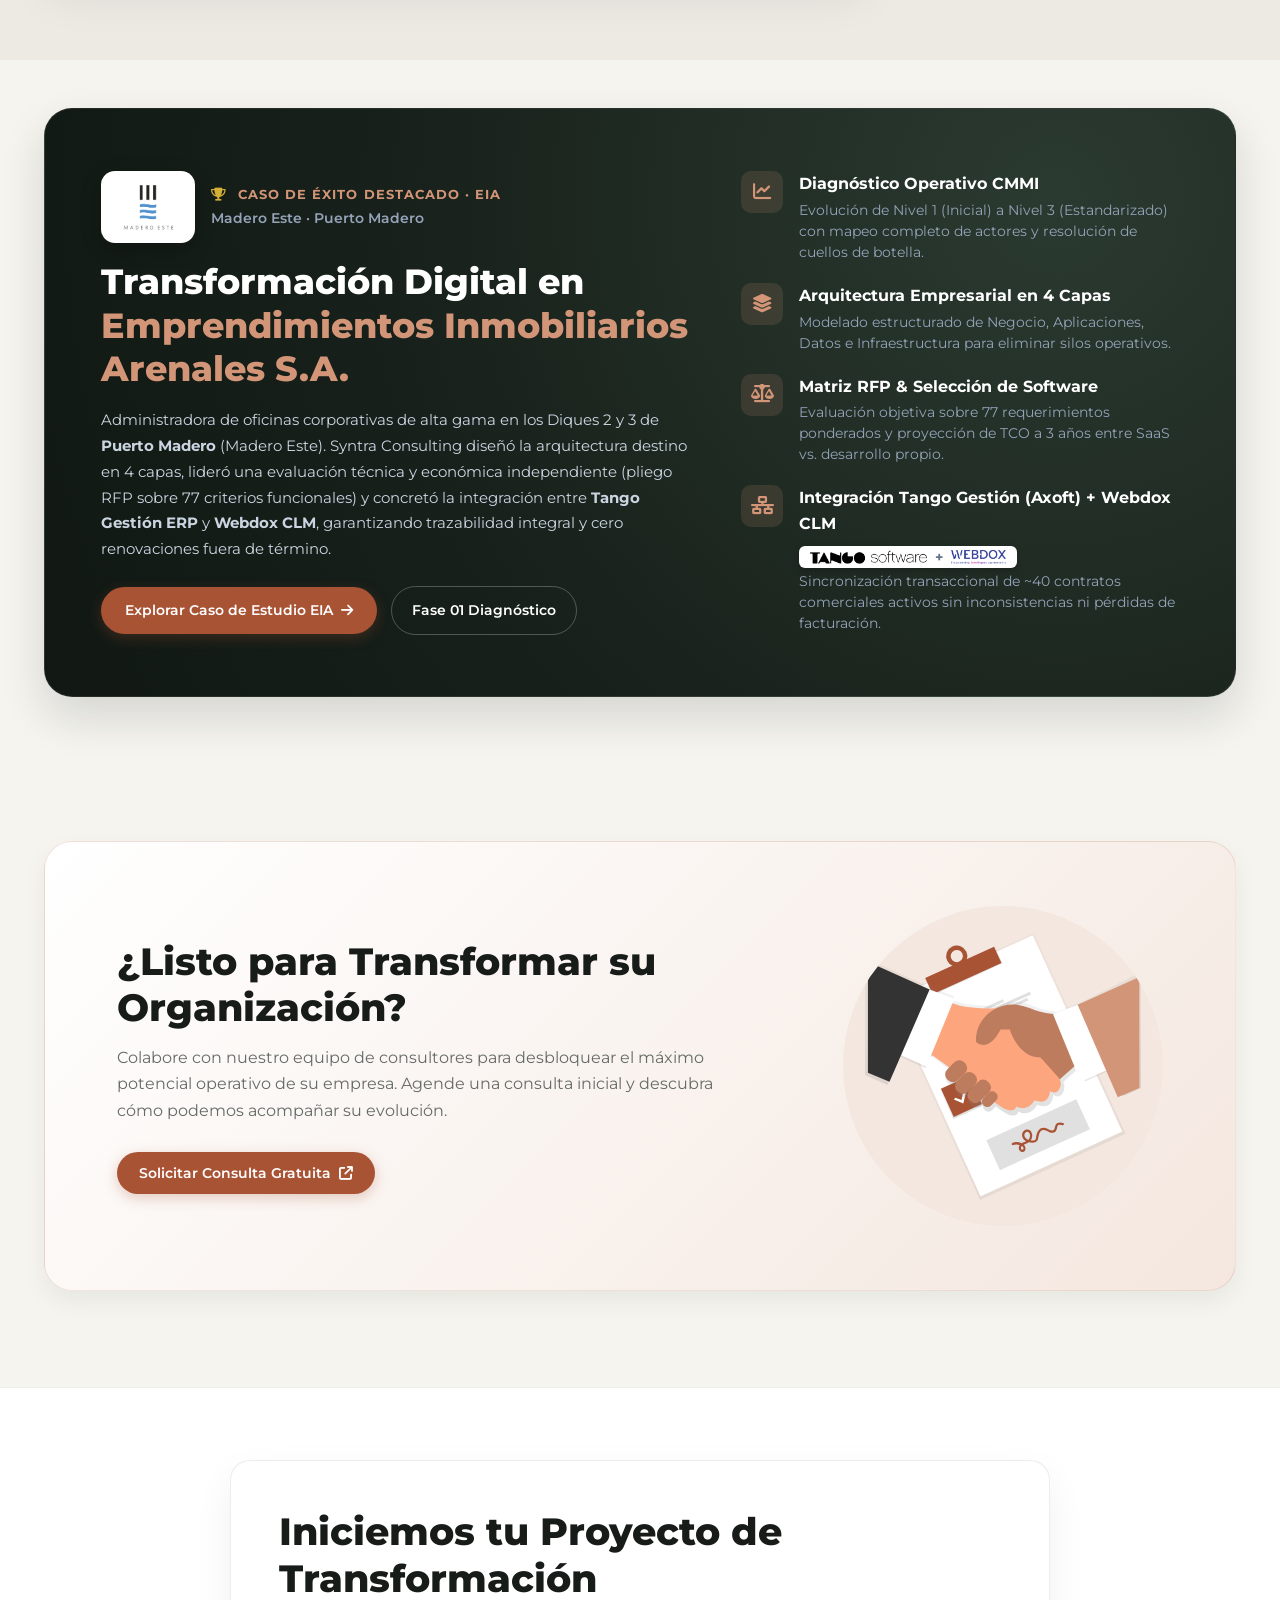
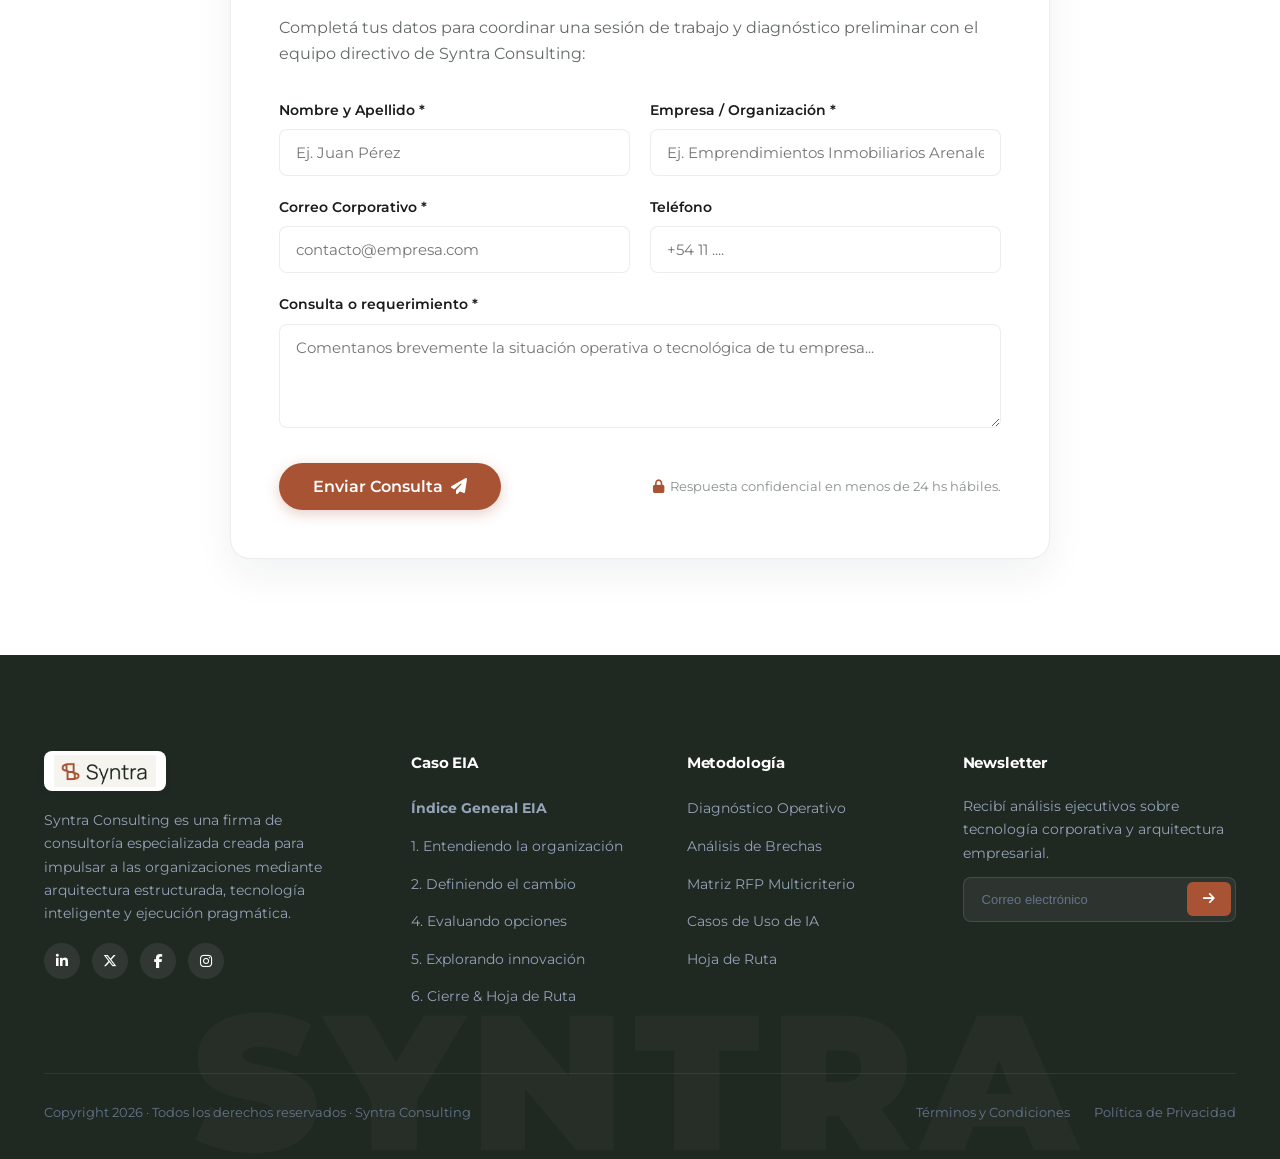
==== commit 25b0646c: "cambios de todo" ====
--- a/index.html
+++ b/index.html
@@ -25,7 +25,8 @@
       
       <!-- Brand Logo -->
       <a href="index.html" class="brand-logo" aria-label="Syntra Consulting Inicio">
-        <img src="assets/logo-crop.png" alt="Syntra Consulting" class="brand-logo-img">
+        <img src="assets/logo-symbol.svg" alt="Syntra" class="brand-logo-symbol">
+        <span class="brand-logo-text">Syntra</span>
       </a>
 
       <!-- Navigation Menu with EIA Dropdown -->
@@ -131,170 +132,203 @@
           </p>
         </div>
 
-        <div class="consulting-services-grid">
-
-          <!-- Card 1: Enterprise Architecture (Conservada tal cual) -->
-          <div class="service-card-clean">
-            <div class="service-icon-box">
-              <i class="fa-solid fa-network-wired"></i>
-            </div>
-            <h3 style="font-size:1.15rem; font-weight:700; color:var(--text-main); margin-bottom:6px;">
-              Arquitectura Empresarial & Sistemas Core
-            </h3>
-            <ul class="service-check-list">
-              <li class="service-check-item">
-                <i class="fa-solid fa-circle-check"></i>
-                <span>Diagnóstico de madurez CMMI y relevamiento de procesos As-Is.</span>
-              </li>
-              <li class="service-check-item">
-                <i class="fa-solid fa-circle-check"></i>
-                <span>Diseño de Arquitectura Destino To-Be en 4 capas (Negocio, Apps, Datos e Infra).</span>
-              </li>
-              <li class="service-check-item">
-                <i class="fa-solid fa-circle-check"></i>
-                <span>Desacople de monolitos y modernización de plataformas legacy.</span>
-              </li>
-              <li class="service-check-item">
-                <i class="fa-solid fa-circle-check"></i>
-                <span>Integración de ERPs líderes (SAP, Calipso, Axoft Tango) vía APIs y eventos.</span>
-              </li>
-            </ul>
-          </div>
-
-          <!-- Card 2: Evaluación Tecnológica, RFP & TCO (Conservada tal cual) -->
-          <div class="service-card-clean">
-            <div class="service-icon-box">
-              <i class="fa-solid fa-scale-balanced"></i>
-            </div>
-            <h3 style="font-size:1.15rem; font-weight:700; color:var(--text-main); margin-bottom:6px;">
-              Evaluación Tecnológica, RFP & Análisis TCO
-            </h3>
-            <ul class="service-check-list">
-              <li class="service-check-item">
-                <i class="fa-solid fa-circle-check"></i>
-                <span>Confección de pliegos técnicos y requerimientos funcionales RFP.</span>
-              </li>
-              <li class="service-check-item">
-                <i class="fa-solid fa-circle-check"></i>
-                <span>Evaluación multicriterio independiente.</span>
-              </li>
-              <li class="service-check-item">
-                <i class="fa-solid fa-circle-check"></i>
-                <span>Modelado de Costo Total de Propiedad (TCO a 3 y 5 años).</span>
-              </li>
-              <li class="service-check-item">
-                <i class="fa-solid fa-circle-check"></i>
-                <span>Negociación técnica imparcial y selección de proveedores SaaS.</span>
-              </li>
-            </ul>
-          </div>
-
-          <!-- Card 3: Automatización de Procesos (Nueva) -->
-          <div class="service-card-clean">
-            <div class="service-icon-box">
-              <i class="fa-solid fa-gears"></i>
-            </div>
-            <h3 style="font-size:1.15rem; font-weight:700; color:var(--text-main); margin-bottom:6px;">
-              Automatización de Procesos & Flujos de Trabajo
-            </h3>
-            <ul class="service-check-list">
-              <li class="service-check-item">
-                <i class="fa-solid fa-circle-check"></i>
-                <span>Mapeo y reingeniería de circuitos operativos manuales y repetitivos.</span>
-              </li>
-              <li class="service-check-item">
-                <i class="fa-solid fa-circle-check"></i>
-                <span>Diseño de flujos automatizados de aprobación, alertas y validaciones.</span>
-              </li>
-              <li class="service-check-item">
-                <i class="fa-solid fa-circle-check"></i>
-                <span>Interoperabilidad y sincronización fluida entre sistemas dispares.</span>
-              </li>
-              <li class="service-check-item">
-                <i class="fa-solid fa-circle-check"></i>
-                <span>Reducción drástica de tiempos de ciclo y eliminación de errores de carga.</span>
-              </li>
-            </ul>
-          </div>
-
-          <!-- Card 4: Inteligencia Artificial (Nueva) -->
-          <div class="service-card-clean">
-            <div class="service-icon-box">
-              <i class="fa-solid fa-brain"></i>
-            </div>
-            <h3 style="font-size:1.15rem; font-weight:700; color:var(--text-main); margin-bottom:6px;">
-              Inteligencia Artificial & Soluciones Cognitivas
-            </h3>
-            <ul class="service-check-list">
-              <li class="service-check-item">
-                <i class="fa-solid fa-circle-check"></i>
-                <span>Identificación de casos de uso de IA Generativa con retorno medible.</span>
-              </li>
-              <li class="service-check-item">
-                <i class="fa-solid fa-circle-check"></i>
-                <span>Protocolos de supervisión humana obligatoria (Human-in-the-Loop).</span>
-              </li>
-              <li class="service-check-item">
-                <i class="fa-solid fa-circle-check"></i>
-                <span>Pruebas de concepto técnicas (PoC) y validación de exactitud cuantitativa.</span>
-              </li>
-            </ul>
-          </div>
-
-          <!-- Card 5: Asesoramiento Estratégico (Nueva) -->
-          <div class="service-card-clean">
-            <div class="service-icon-box">
-              <i class="fa-solid fa-chess"></i>
-            </div>
-            <h3 style="font-size:1.15rem; font-weight:700; color:var(--text-main); margin-bottom:6px;">
-              Asesoramiento Estratégico & Gobierno de TI
-            </h3>
-            <ul class="service-check-list">
-              <li class="service-check-item">
-                <i class="fa-solid fa-circle-check"></i>
-                <span>Consultoría de dirección tecnológica para comités ejecutivos y Directorio.</span>
-              </li>
-              <li class="service-check-item">
-                <i class="fa-solid fa-circle-check"></i>
-                <span>Alineación de iniciativas de IT con los objetivos estratégicos del negocio.</span>
-              </li>
-              <li class="service-check-item">
-                <i class="fa-solid fa-circle-check"></i>
-                <span>Marcos de gobernanza corporativa, priorización de proyectos y presupuestos.</span>
-              </li>
-              <li class="service-check-item">
-                <i class="fa-solid fa-circle-check"></i>
-                <span>Diseño de hojas de ruta de transformación y planes directores de sistemas.</span>
-              </li>
-            </ul>
-          </div>
-
-          <!-- Card 6: Change Management (Conservada tal cual) -->
-          <div class="service-card-clean">
-            <div class="service-icon-box">
-              <i class="fa-solid fa-users-gear"></i>
-            </div>
-            <h3 style="font-size:1.15rem; font-weight:700; color:var(--text-main); margin-bottom:6px;">
-              Gestión del Cambio Organizacional & Adopción
-            </h3>
-            <ul class="service-check-list">
-              <li class="service-check-item">
-                <i class="fa-solid fa-circle-check"></i>
-                <span>Estrategia de transición y mitigación de fricción operativa en equipos.</span>
-              </li>
-              <li class="service-check-item">
-                <i class="fa-solid fa-circle-check"></i>
-                <span>Programas de capacitación práctica orientados por roles de usuario.</span>
-              </li>
-              <li class="service-check-item">
-                <i class="fa-solid fa-circle-check"></i>
-                <span>Elaboración de manuales ejecutivos y guías de soporte interactivo.</span>
-              </li>
-              <li class="service-check-item">
-                <i class="fa-solid fa-circle-check"></i>
-                <span>Métricas de adopción tecnológica y ciclos de mejora continua.</span>
-              </li>
-            </ul>
+        <!-- 3D Carousel: Soluciones de Consultoría -->
+        <div class="carousel-3d-wrapper" id="servicesCarousel3D" aria-roledescription="carousel" aria-label="Soluciones de Consultoría Tecnológica">
+          
+          <!-- Flecha Izquierda -->
+          <button type="button" class="carousel-3d-btn prev" aria-label="Servicio anterior" id="carousel3DPrev" title="Ver servicio anterior">
+            <i class="fa-solid fa-chevron-left"></i>
+          </button>
+
+          <!-- Escenario 3D -->
+          <div class="carousel-3d-stage" id="carousel3DStage">
+            <div class="carousel-3d-track" id="carousel3DTrack">
+
+              <!-- Card 1: Enterprise Architecture -->
+              <div class="service-card-clean carousel-3d-card is-active" data-index="0">
+                <div class="service-icon-box">
+                  <i class="fa-solid fa-network-wired"></i>
+                </div>
+                <h3 style="font-size:1.15rem; font-weight:700; color:var(--text-main); margin-bottom:6px;">
+                  Arquitectura Empresarial & Sistemas Core
+                </h3>
+                <ul class="service-check-list">
+                  <li class="service-check-item">
+                    <i class="fa-solid fa-circle-check"></i>
+                    <span>Diagnóstico de madurez CMMI y relevamiento de procesos As-Is.</span>
+                  </li>
+                  <li class="service-check-item">
+                    <i class="fa-solid fa-circle-check"></i>
+                    <span>Diseño de Arquitectura Destino To-Be en 4 capas (Negocio, Apps, Datos e Infra).</span>
+                  </li>
+                  <li class="service-check-item">
+                    <i class="fa-solid fa-circle-check"></i>
+                    <span>Desacople de monolitos y modernización de plataformas legacy.</span>
+                  </li>
+                  <li class="service-check-item">
+                    <i class="fa-solid fa-circle-check"></i>
+                    <span>Integración de ERPs líderes (SAP, Calipso, Axoft Tango) vía APIs y eventos.</span>
+                  </li>
+                </ul>
+              </div>
+
+              <!-- Card 2: Evaluación Tecnológica, RFP & TCO -->
+              <div class="service-card-clean carousel-3d-card" data-index="1">
+                <div class="service-icon-box">
+                  <i class="fa-solid fa-scale-balanced"></i>
+                </div>
+                <h3 style="font-size:1.15rem; font-weight:700; color:var(--text-main); margin-bottom:6px;">
+                  Evaluación Tecnológica, RFP & Análisis TCO
+                </h3>
+                <ul class="service-check-list">
+                  <li class="service-check-item">
+                    <i class="fa-solid fa-circle-check"></i>
+                    <span>Confección de pliegos técnicos y requerimientos funcionales RFP.</span>
+                  </li>
+                  <li class="service-check-item">
+                    <i class="fa-solid fa-circle-check"></i>
+                    <span>Evaluación multicriterio independiente.</span>
+                  </li>
+                  <li class="service-check-item">
+                    <i class="fa-solid fa-circle-check"></i>
+                    <span>Modelado de Costo Total de Propiedad (TCO a 3 y 5 años).</span>
+                  </li>
+                  <li class="service-check-item">
+                    <i class="fa-solid fa-circle-check"></i>
+                    <span>Negociación técnica imparcial y selección de proveedores SaaS.</span>
+                  </li>
+                </ul>
+              </div>
+
+              <!-- Card 3: Automatización de Procesos -->
+              <div class="service-card-clean carousel-3d-card" data-index="2">
+                <div class="service-icon-box">
+                  <i class="fa-solid fa-gears"></i>
+                </div>
+                <h3 style="font-size:1.15rem; font-weight:700; color:var(--text-main); margin-bottom:6px;">
+                  Automatización de Procesos & Flujos de Trabajo
+                </h3>
+                <ul class="service-check-list">
+                  <li class="service-check-item">
+                    <i class="fa-solid fa-circle-check"></i>
+                    <span>Mapeo y reingeniería de circuitos operativos manuales y repetitivos.</span>
+                  </li>
+                  <li class="service-check-item">
+                    <i class="fa-solid fa-circle-check"></i>
+                    <span>Diseño de flujos automatizados de aprobación, alertas y validaciones.</span>
+                  </li>
+                  <li class="service-check-item">
+                    <i class="fa-solid fa-circle-check"></i>
+                    <span>Interoperabilidad y sincronización fluida entre sistemas dispares.</span>
+                  </li>
+                  <li class="service-check-item">
+                    <i class="fa-solid fa-circle-check"></i>
+                    <span>Reducción drástica de tiempos de ciclo y eliminación de errores de carga.</span>
+                  </li>
+                </ul>
+              </div>
+
+              <!-- Card 4: Inteligencia Artificial -->
+              <div class="service-card-clean carousel-3d-card" data-index="3">
+                <div class="service-icon-box">
+                  <i class="fa-solid fa-brain"></i>
+                </div>
+                <h3 style="font-size:1.15rem; font-weight:700; color:var(--text-main); margin-bottom:6px;">
+                  Inteligencia Artificial & Soluciones Cognitivas
+                </h3>
+                <ul class="service-check-list">
+                  <li class="service-check-item">
+                    <i class="fa-solid fa-circle-check"></i>
+                    <span>Identificación de casos de uso de IA Generativa con retorno medible.</span>
+                  </li>
+                  <li class="service-check-item">
+                    <i class="fa-solid fa-circle-check"></i>
+                    <span>Protocolos de supervisión humana obligatoria (Human-in-the-Loop).</span>
+                  </li>
+                  <li class="service-check-item">
+                    <i class="fa-solid fa-circle-check"></i>
+                    <span>Pruebas de concepto técnicas (PoC) y validación de exactitud cuantitativa.</span>
+                  </li>
+                </ul>
+              </div>
+
+              <!-- Card 5: Asesoramiento Estratégico -->
+              <div class="service-card-clean carousel-3d-card" data-index="4">
+                <div class="service-icon-box">
+                  <i class="fa-solid fa-chess"></i>
+                </div>
+                <h3 style="font-size:1.15rem; font-weight:700; color:var(--text-main); margin-bottom:6px;">
+                  Asesoramiento Estratégico & Gobierno de TI
+                </h3>
+                <ul class="service-check-list">
+                  <li class="service-check-item">
+                    <i class="fa-solid fa-circle-check"></i>
+                    <span>Consultoría de dirección tecnológica para comités ejecutivos y Directorio.</span>
+                  </li>
+                  <li class="service-check-item">
+                    <i class="fa-solid fa-circle-check"></i>
+                    <span>Alineación de iniciativas de IT con los objetivos estratégicos del negocio.</span>
+                  </li>
+                  <li class="service-check-item">
+                    <i class="fa-solid fa-circle-check"></i>
+                    <span>Marcos de gobernanza corporativa, priorización de proyectos y presupuestos.</span>
+                  </li>
+                  <li class="service-check-item">
+                    <i class="fa-solid fa-circle-check"></i>
+                    <span>Diseño de hojas de ruta de transformación y planes directores de sistemas.</span>
+                  </li>
+                </ul>
+              </div>
+
+              <!-- Card 6: Change Management -->
+              <div class="service-card-clean carousel-3d-card" data-index="5">
+                <div class="service-icon-box">
+                  <i class="fa-solid fa-users-gear"></i>
+                </div>
+                <h3 style="font-size:1.15rem; font-weight:700; color:var(--text-main); margin-bottom:6px;">
+                  Gestión del Cambio Organizacional & Adopción
+                </h3>
+                <ul class="service-check-list">
+                  <li class="service-check-item">
+                    <i class="fa-solid fa-circle-check"></i>
+                    <span>Estrategia de transición y mitigación de fricción operativa en equipos.</span>
+                  </li>
+                  <li class="service-check-item">
+                    <i class="fa-solid fa-circle-check"></i>
+                    <span>Programas de capacitación práctica orientados por roles de usuario.</span>
+                  </li>
+                  <li class="service-check-item">
+                    <i class="fa-solid fa-circle-check"></i>
+                    <span>Elaboración de manuales ejecutivos y guías de soporte interactivo.</span>
+                  </li>
+                  <li class="service-check-item">
+                    <i class="fa-solid fa-circle-check"></i>
+                    <span>Métricas de adopción tecnológica y ciclos de mejora continua.</span>
+                  </li>
+                </ul>
+              </div>
+
+            </div>
+          </div>
+
+          <!-- Flecha Derecha -->
+          <button type="button" class="carousel-3d-btn next" aria-label="Siguiente servicio" id="carousel3DNext" title="Ver siguiente servicio">
+            <i class="fa-solid fa-chevron-right"></i>
+          </button>
+
+          <!-- Paginación de Puntos -->
+          <div class="carousel-3d-dots" id="carousel3DDots" role="tablist" aria-label="Selector de servicio">
+            <button type="button" class="carousel-3d-dot is-active" data-slide="0" aria-label="1. Arquitectura Empresarial" role="tab" aria-selected="true"></button>
+            <button type="button" class="carousel-3d-dot" data-slide="1" aria-label="2. Evaluación Tecnológica y RFP" role="tab" aria-selected="false"></button>
+            <button type="button" class="carousel-3d-dot" data-slide="2" aria-label="3. Automatización de Procesos" role="tab" aria-selected="false"></button>
+            <button type="button" class="carousel-3d-dot" data-slide="3" aria-label="4. Inteligencia Artificial" role="tab" aria-selected="false"></button>
+            <button type="button" class="carousel-3d-dot" data-slide="4" aria-label="5. Asesoramiento Estratégico" role="tab" aria-selected="false"></button>
+            <button type="button" class="carousel-3d-dot" data-slide="5" aria-label="6. Gestión del Cambio" role="tab" aria-selected="false"></button>
+          </div>
+
+          <!-- Indicador táctil en mobile -->
+          <div class="carousel-3d-swipe-hint">
+            <i class="fa-solid fa-arrows-left-right"></i> Deslizá con el dedo o usá las flechas
           </div>
 
         </div>
--- a/styles.css
+++ b/styles.css
@@ -99,6 +99,7 @@
   scroll-behavior: smooth;
   font-size: 16px;
   -webkit-text-size-adjust: 100%;
+  scroll-padding-top: 100px;
 }
 
 body {
@@ -189,40 +190,82 @@
    ========================================================================== */
 .site-header {
   position: sticky;
-  top: 0;
+  top: 14px;
   z-index: 1000;
-  background-color: rgba(245, 244, 239, 0.94);
-  backdrop-filter: blur(16px);
-  -webkit-backdrop-filter: blur(16px);
-  border-bottom: 1px solid var(--border-subtle);
-  transition: all 0.3s ease;
+  width: 100%;
+  background: transparent;
+  border: none;
+  pointer-events: none;
+  padding: 0 16px;
+  margin-bottom: -82px;
+  transition: all 0.3s cubic-bezier(0.25, 1, 0.5, 1);
 }
 
 .site-header.is-dark {
-  background-color: rgba(32, 40, 34, 0.95);
-  border-bottom: 1px solid rgba(255, 255, 255, 0.08);
-  color: var(--text-white);
+  background: transparent;
+  border: none;
 }
 
 .header-inner {
   display: flex;
   align-items: center;
   justify-content: space-between;
-  height: 80px;
+  height: 68px;
+  max-width: 1200px;
+  width: 100%;
+  margin: 0 auto;
+  padding: 0 28px;
+  background-color: rgba(255, 255, 255, 0.90);
+  backdrop-filter: blur(20px);
+  -webkit-backdrop-filter: blur(20px);
+  border: 1px solid rgba(24, 28, 25, 0.08);
+  border-radius: 9999px;
+  box-shadow: 0 10px 30px rgba(15, 23, 42, 0.08), 0 1px 3px rgba(15, 23, 42, 0.04);
+  pointer-events: auto;
+  transition: all 0.3s cubic-bezier(0.25, 1, 0.5, 1);
+}
+
+.site-header.is-scrolled .header-inner {
+  background-color: rgba(255, 255, 255, 0.97);
+  box-shadow: 0 14px 38px rgba(15, 23, 42, 0.12), 0 2px 6px rgba(15, 23, 42, 0.05);
+  border-color: rgba(169, 83, 53, 0.22);
 }
 
 /* Brand Logo */
 .brand-logo {
-  display: flex;
-  align-items: center;
-  gap: 12px;
-  font-size: 1.35rem;
-  font-weight: 800;
-  letter-spacing: -0.02em;
+  display: inline-flex;
+  align-items: center;
+  gap: 10px;
+  text-decoration: none;
+  line-height: 1;
+}
+
+.brand-logo-symbol {
+  height: 32px;
+  width: auto;
+  max-width: 32px;
+  object-fit: contain;
+  display: block;
+  transition: transform 0.25s ease;
+}
+
+.brand-logo:hover .brand-logo-symbol {
+  transform: scale(1.08) rotate(4deg);
+}
+
+.brand-logo-text {
+  font-family: 'Montserrat', var(--font-main);
+  font-size: 1.45rem;
+  font-weight: 300; /* Montserrat Light */
+  letter-spacing: -0.015em;
+  text-transform: none;
   color: var(--text-main);
-}
-
-.site-header.is-dark .brand-logo {
+  line-height: 1;
+  -webkit-font-smoothing: antialiased;
+}
+
+.site-header.is-dark .brand-logo,
+.site-header.is-dark .brand-logo-text {
   color: var(--text-white);
 }
 
@@ -306,8 +349,8 @@
   font-size: 0.875rem;
   font-weight: 500;
   color: var(--text-body);
-  padding: 8px 12px;
-  border-radius: var(--radius-sm);
+  padding: 8px 14px;
+  border-radius: 9999px;
   transition: all 0.2s ease;
   position: relative;
   white-space: nowrap;
@@ -319,30 +362,27 @@
 
 .nav-link:hover {
   color: var(--primary-blue);
+  background-color: rgba(169, 83, 53, 0.07);
 }
 
 .site-header.is-dark .nav-link:hover {
   color: #FFFFFF;
+  background-color: rgba(255, 255, 255, 0.1);
 }
 
 .nav-link.active {
   color: var(--primary-blue);
-  font-weight: 600;
+  font-weight: 700;
+  background-color: rgba(169, 83, 53, 0.1);
 }
 
 .site-header.is-dark .nav-link.active {
   color: #FFFFFF;
+  background-color: rgba(255, 255, 255, 0.15);
 }
 
 .nav-link.active::after {
-  content: '';
-  position: absolute;
-  bottom: 0;
-  left: 12px;
-  right: 12px;
-  height: 2px;
-  background-color: var(--primary-blue);
-  border-radius: 2px;
+  display: none;
 }
 
 /* Nav Item Dropdown (EIA Sections Hub) */
@@ -360,23 +400,44 @@
 
 .nav-dropdown-menu {
   position: absolute;
-  top: 100%;
+  top: calc(100% + 12px);
   right: 0;
   min-width: 310px;
-  background-color: #FFFFFF;
-  border: 1px solid var(--border-card);
-  border-radius: var(--radius-md);
-  box-shadow: 0 16px 36px rgba(15, 23, 42, 0.12);
-  padding: 8px;
+  background-color: rgba(255, 255, 255, 0.98);
+  backdrop-filter: blur(20px);
+  -webkit-backdrop-filter: blur(20px);
+  border: 1px solid rgba(24, 28, 25, 0.08);
+  border-radius: 20px;
+  box-shadow: 0 20px 45px rgba(15, 23, 42, 0.14);
+  padding: 10px;
   display: none;
   flex-direction: column;
-  gap: 2px;
+  gap: 3px;
   z-index: 1100;
-  margin-top: 4px;
+}
+
+.nav-dropdown-menu::before {
+  content: '';
+  position: absolute;
+  top: -16px;
+  left: 0;
+  right: 0;
+  height: 16px;
+  background: transparent;
+}
+
+.nav-item-dropdown .fa-chevron-down {
+  transition: transform 0.25s ease;
+}
+
+.nav-item-dropdown:hover > .nav-link .fa-chevron-down,
+.nav-item-dropdown.is-open > .nav-link .fa-chevron-down {
+  transform: rotate(180deg);
 }
 
 .nav-item-dropdown:hover .nav-dropdown-menu,
-.nav-item-dropdown:focus-within .nav-dropdown-menu {
+.nav-item-dropdown:focus-within .nav-dropdown-menu,
+.nav-item-dropdown.is-open .nav-dropdown-menu {
   display: flex;
 }
 
@@ -704,7 +765,7 @@
    ========================================================================== */
 .hero-section {
   position: relative;
-  padding: 72px 0 96px;
+  padding: 116px 0 56px !important;
   background: radial-gradient(circle at 80% 20%, #F4E7DF 0%, #FFFFFF 65%);
   overflow: hidden;
 }
@@ -712,7 +773,7 @@
 .hero-section.dark {
   background: radial-gradient(circle at 75% 25%, #27322B 0%, #202822 70%);
   color: var(--text-white);
-  padding: 96px 0 120px;
+  padding: 136px 0 100px !important;
 }
 
 .hero-grid {
@@ -849,7 +910,7 @@
   box-shadow: var(--shadow-sm);
 }
 
-.service-card-clean:hover {
+.service-card-clean:not(.carousel-3d-card):hover {
   transform: translateY(-4px);
   border-color: var(--primary-blue);
   box-shadow: 0 16px 36px rgba(24, 28, 25, 0.08);
@@ -898,6 +959,211 @@
   font-size: 0.8125rem;
   margin-top: 3px;
   flex-shrink: 0;
+}
+
+/* ==========================================================================
+   3D Services Carousel (Qué Hacemos)
+   ========================================================================== */
+.carousel-3d-wrapper {
+  position: relative;
+  width: 100%;
+  max-width: 1200px;
+  margin: 36px auto 0;
+  padding: 10px 0 20px;
+  user-select: none;
+  -webkit-user-select: none;
+}
+
+.carousel-3d-stage {
+  position: relative;
+  width: 100%;
+  height: var(--carousel-stage-height, 460px);
+  perspective: 1200px;
+  perspective-origin: 50% 50%;
+  display: flex;
+  align-items: center;
+  justify-content: center;
+  touch-action: pan-y pinch-zoom;
+  overflow: visible;
+}
+
+@media (max-width: 992px) {
+  .carousel-3d-wrapper {
+    overflow: hidden;
+  }
+}
+
+.carousel-3d-track {
+  position: relative;
+  width: 100%;
+  height: 100%;
+  transform-style: preserve-3d;
+}
+
+.carousel-3d-card {
+  position: absolute;
+  top: 50%;
+  left: 50%;
+  width: 380px;
+  max-width: 86vw;
+  box-sizing: border-box;
+  margin: 0;
+  cursor: pointer;
+  backface-visibility: hidden;
+  -webkit-backface-visibility: hidden;
+  transition: transform 0.5s cubic-bezier(0.22, 1, 0.36, 1), 
+              opacity 0.5s ease, 
+              box-shadow 0.5s ease, 
+              border-color 0.4s ease;
+  background: #FFFFFF;
+  -webkit-font-smoothing: antialiased;
+  -moz-osx-font-smoothing: grayscale;
+  text-rendering: optimizeLegibility;
+}
+
+/* Active card in 3D center (Ultra-crisp rendering, no scaling blur) */
+.carousel-3d-card.is-active {
+  cursor: default;
+  border-color: var(--primary-blue);
+  box-shadow: 0 20px 48px rgba(24, 28, 25, 0.14), 0 0 0 1px rgba(169, 83, 53, 0.25);
+  backface-visibility: visible;
+  -webkit-backface-visibility: visible;
+  transform-style: flat;
+}
+
+.carousel-3d-card.is-active .service-icon-box {
+  background: var(--primary-blue);
+  color: #FFFFFF;
+}
+
+.carousel-3d-card:not(.is-active):hover {
+  border-color: var(--primary-blue);
+}
+
+/* 3D Carousel Navigation Arrows */
+.carousel-3d-btn {
+  position: absolute;
+  top: calc(50% - 20px);
+  transform: translateY(-50%);
+  width: 52px;
+  height: 52px;
+  border-radius: 50%;
+  background: #FFFFFF;
+  border: 1px solid var(--border-subtle);
+  color: var(--primary-blue);
+  font-size: 1.15rem;
+  display: flex;
+  align-items: center;
+  justify-content: center;
+  cursor: pointer;
+  z-index: 40;
+  box-shadow: 0 6px 18px rgba(0, 0, 0, 0.1);
+  transition: all 0.28s cubic-bezier(0.25, 1, 0.5, 1);
+  outline: none;
+}
+
+.carousel-3d-btn:hover {
+  background: var(--primary-blue);
+  color: #FFFFFF;
+  border-color: var(--primary-blue);
+  transform: translateY(-50%) scale(1.08);
+  box-shadow: 0 10px 24px rgba(169, 83, 53, 0.32);
+}
+
+.carousel-3d-btn:active {
+  transform: translateY(-50%) scale(0.95);
+}
+
+.carousel-3d-btn.prev {
+  left: 6px;
+}
+
+.carousel-3d-btn.next {
+  right: 6px;
+}
+
+@media (max-width: 768px) {
+  .carousel-3d-btn {
+    width: 44px;
+    height: 44px;
+    font-size: 1rem;
+    background: rgba(255, 255, 255, 0.94);
+    box-shadow: 0 4px 14px rgba(0, 0, 0, 0.15);
+  }
+  .carousel-3d-btn.prev {
+    left: 4px;
+  }
+  .carousel-3d-btn.next {
+    right: 4px;
+  }
+}
+
+/* Dots / Navigation indicator */
+.carousel-3d-dots {
+  display: flex;
+  align-items: center;
+  justify-content: center;
+  gap: 8px;
+  margin-top: 24px;
+}
+
+.carousel-3d-dot {
+  width: 10px;
+  height: 10px;
+  border-radius: 50%;
+  background: #E2E8F0;
+  border: none;
+  padding: 0;
+  cursor: pointer;
+  transition: all 0.3s ease;
+  outline: none;
+}
+
+.carousel-3d-dot:hover {
+  background: #CBD5E1;
+}
+
+.carousel-3d-dot.is-active {
+  width: 28px;
+  border-radius: 10px;
+  background: var(--primary-blue);
+  box-shadow: 0 2px 8px rgba(169, 83, 53, 0.35);
+}
+
+/* Mobile swipe hint */
+.carousel-3d-swipe-hint {
+  display: none;
+  align-items: center;
+  justify-content: center;
+  gap: 8px;
+  font-size: 0.75rem;
+  color: var(--text-muted);
+  margin-top: 12px;
+  font-weight: 600;
+  text-transform: uppercase;
+  letter-spacing: 0.04em;
+}
+
+@media (max-width: 768px) {
+  .carousel-3d-swipe-hint {
+    display: flex;
+  }
+}
+
+@media (max-width: 640px) {
+  .carousel-3d-card {
+    padding: 24px 20px;
+  }
+  .carousel-3d-card h3 {
+    font-size: 1.05rem !important;
+  }
+  .carousel-3d-card .service-check-list {
+    margin-top: 12px;
+    gap: 8px;
+  }
+  .carousel-3d-card .service-check-item {
+    font-size: 0.8125rem;
+  }
 }
 
 /* ==========================================================================
@@ -2784,18 +3050,42 @@
 }
 
 @media (max-width: 768px) {
+  .site-header {
+    top: 10px;
+    padding: 0 12px;
+    margin-bottom: -70px;
+  }
+
+  .hero-section {
+    padding: 96px 0 40px !important;
+  }
+
+  .hero-section.dark {
+    padding: 104px 0 64px !important;
+  }
+
+  .header-inner {
+    height: 60px;
+    padding: 0 16px;
+    border-radius: 9999px;
+  }
+
   .nav-menu {
     display: none;
     position: absolute;
-    top: 80px;
+    top: calc(100% + 10px);
     left: 0;
     right: 0;
-    background-color: #FFFFFF;
+    width: 100%;
+    background-color: rgba(255, 255, 255, 0.98);
+    backdrop-filter: blur(24px);
+    -webkit-backdrop-filter: blur(24px);
     flex-direction: column;
-    padding: 20px 24px;
-    box-shadow: 0 16px 36px rgba(15, 23, 42, 0.12);
-    border-bottom: 1px solid var(--border-subtle);
-    max-height: calc(100vh - 80px);
+    padding: 16px 18px;
+    box-shadow: 0 20px 48px rgba(15, 23, 42, 0.16);
+    border: 1px solid rgba(24, 28, 25, 0.08);
+    border-radius: 22px;
+    max-height: calc(100vh - 85px);
     overflow-y: auto;
     z-index: 1000;
   }
@@ -2819,7 +3109,8 @@
     align-items: center;
     justify-content: space-between;
     width: 100%;
-    padding: 10px 12px;
+    padding: 10px 14px;
+    border-radius: 12px;
     cursor: pointer;
   }
 
@@ -2836,10 +3127,10 @@
     display: none; /* Collapsed by default so it does NOT stay deployed on mobile! */
     box-shadow: none;
     border: 1px solid var(--border-subtle);
-    border-radius: var(--radius-sm);
+    border-radius: 14px;
     background-color: var(--bg-surface);
+    margin-top: 6px;
     width: 100%;
-    margin: 8px 0;
     padding: 6px;
   }
 
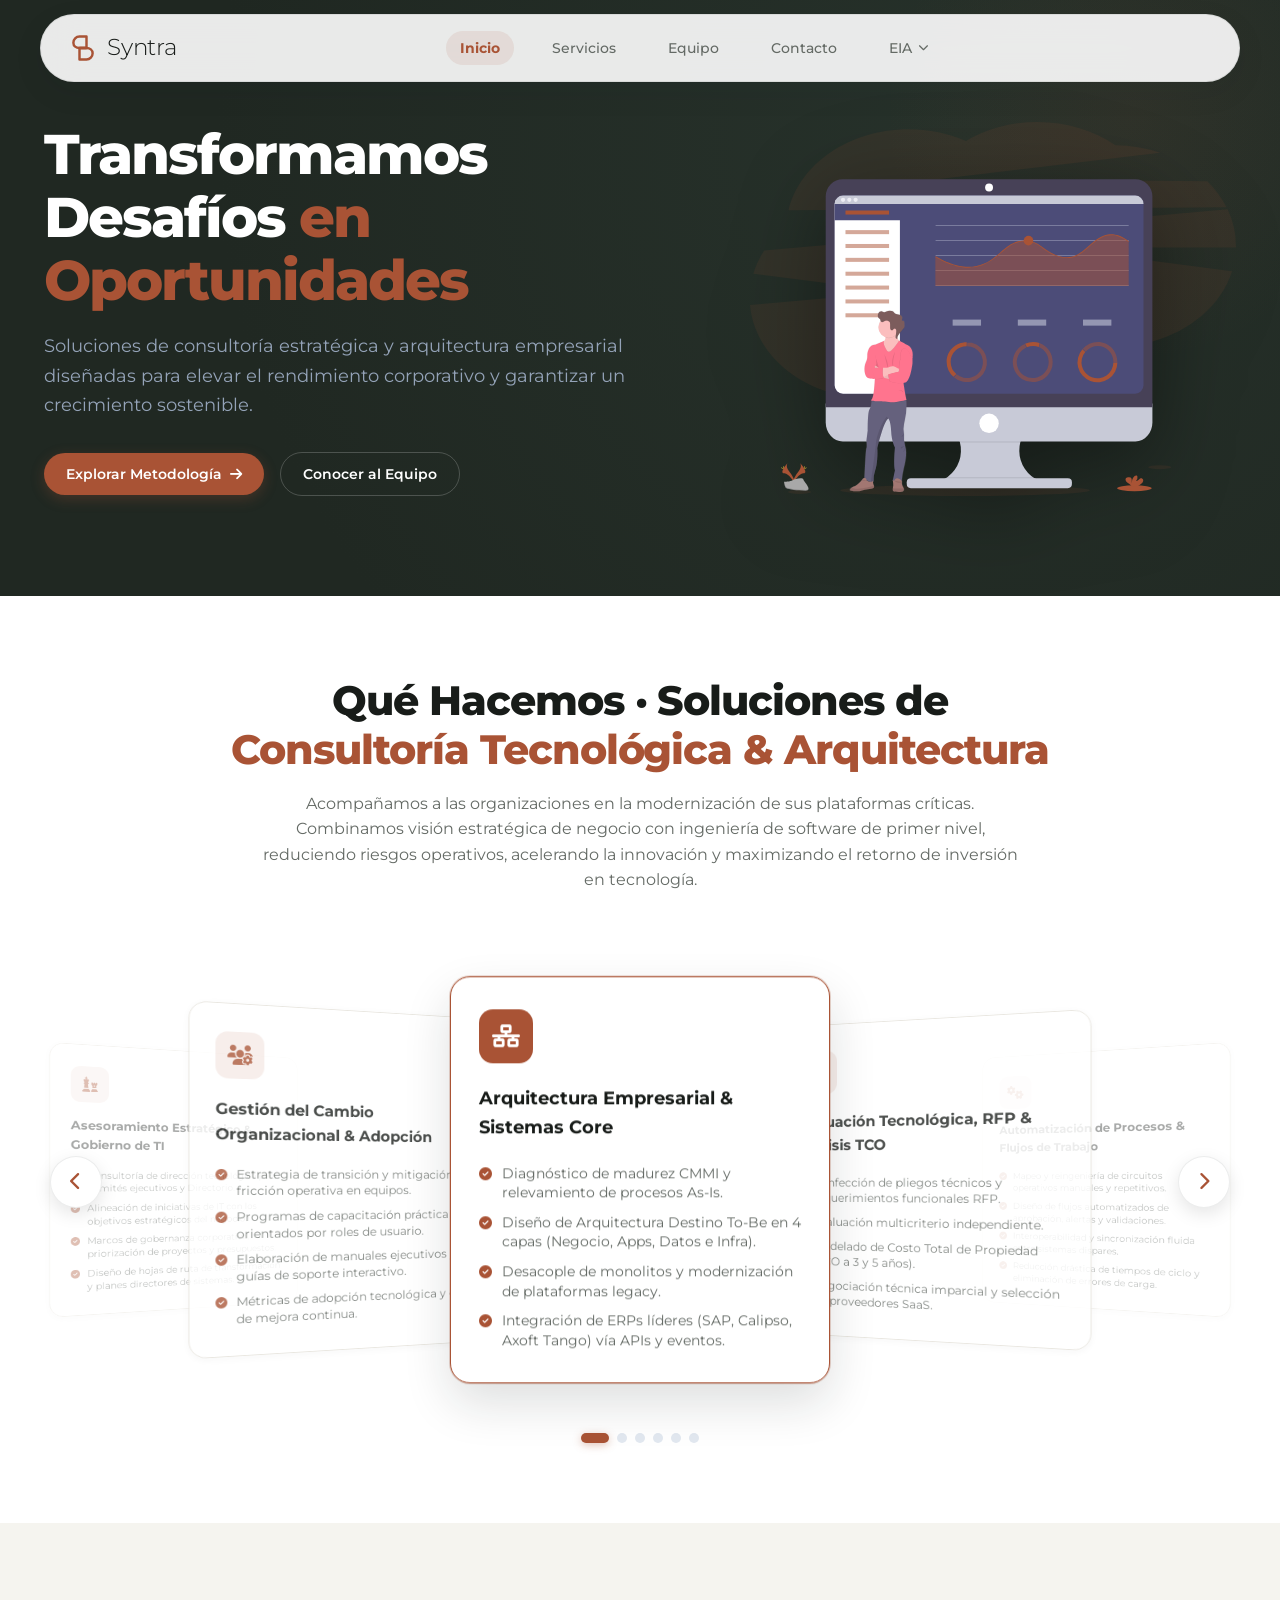
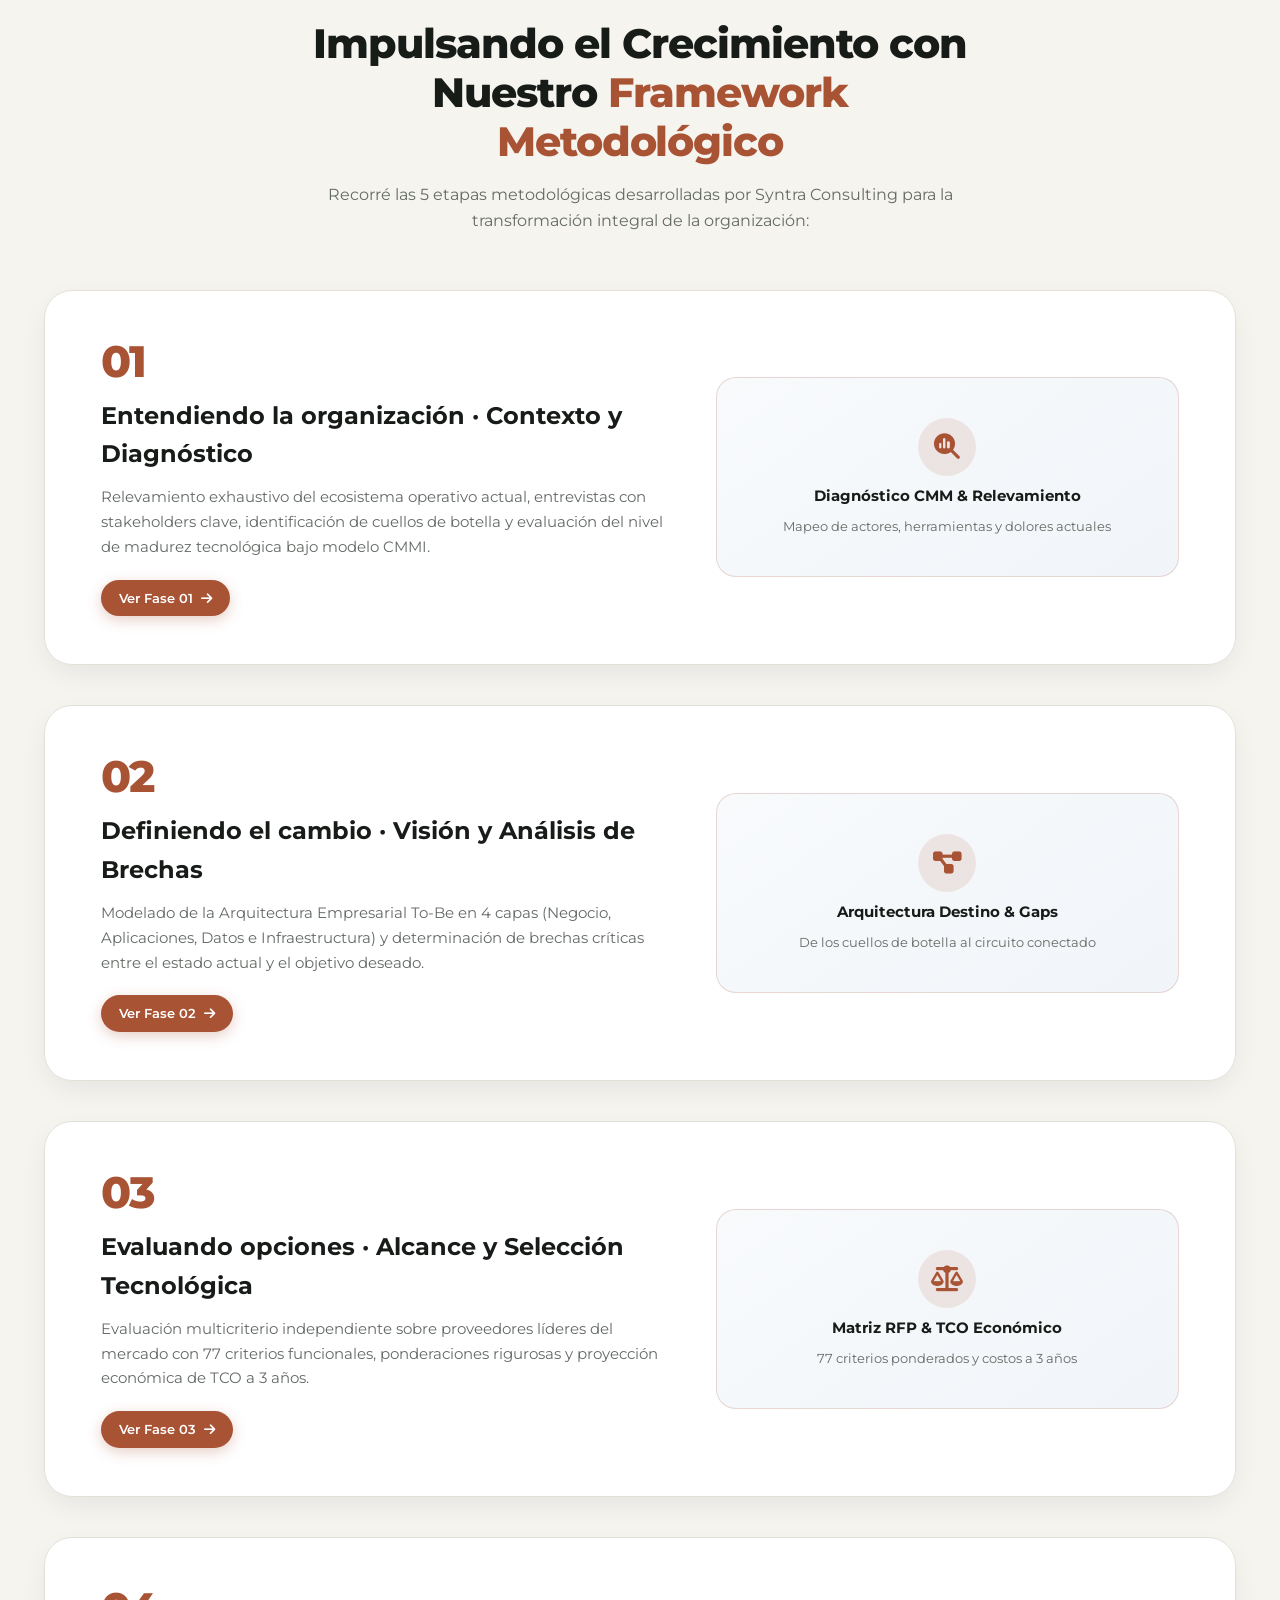
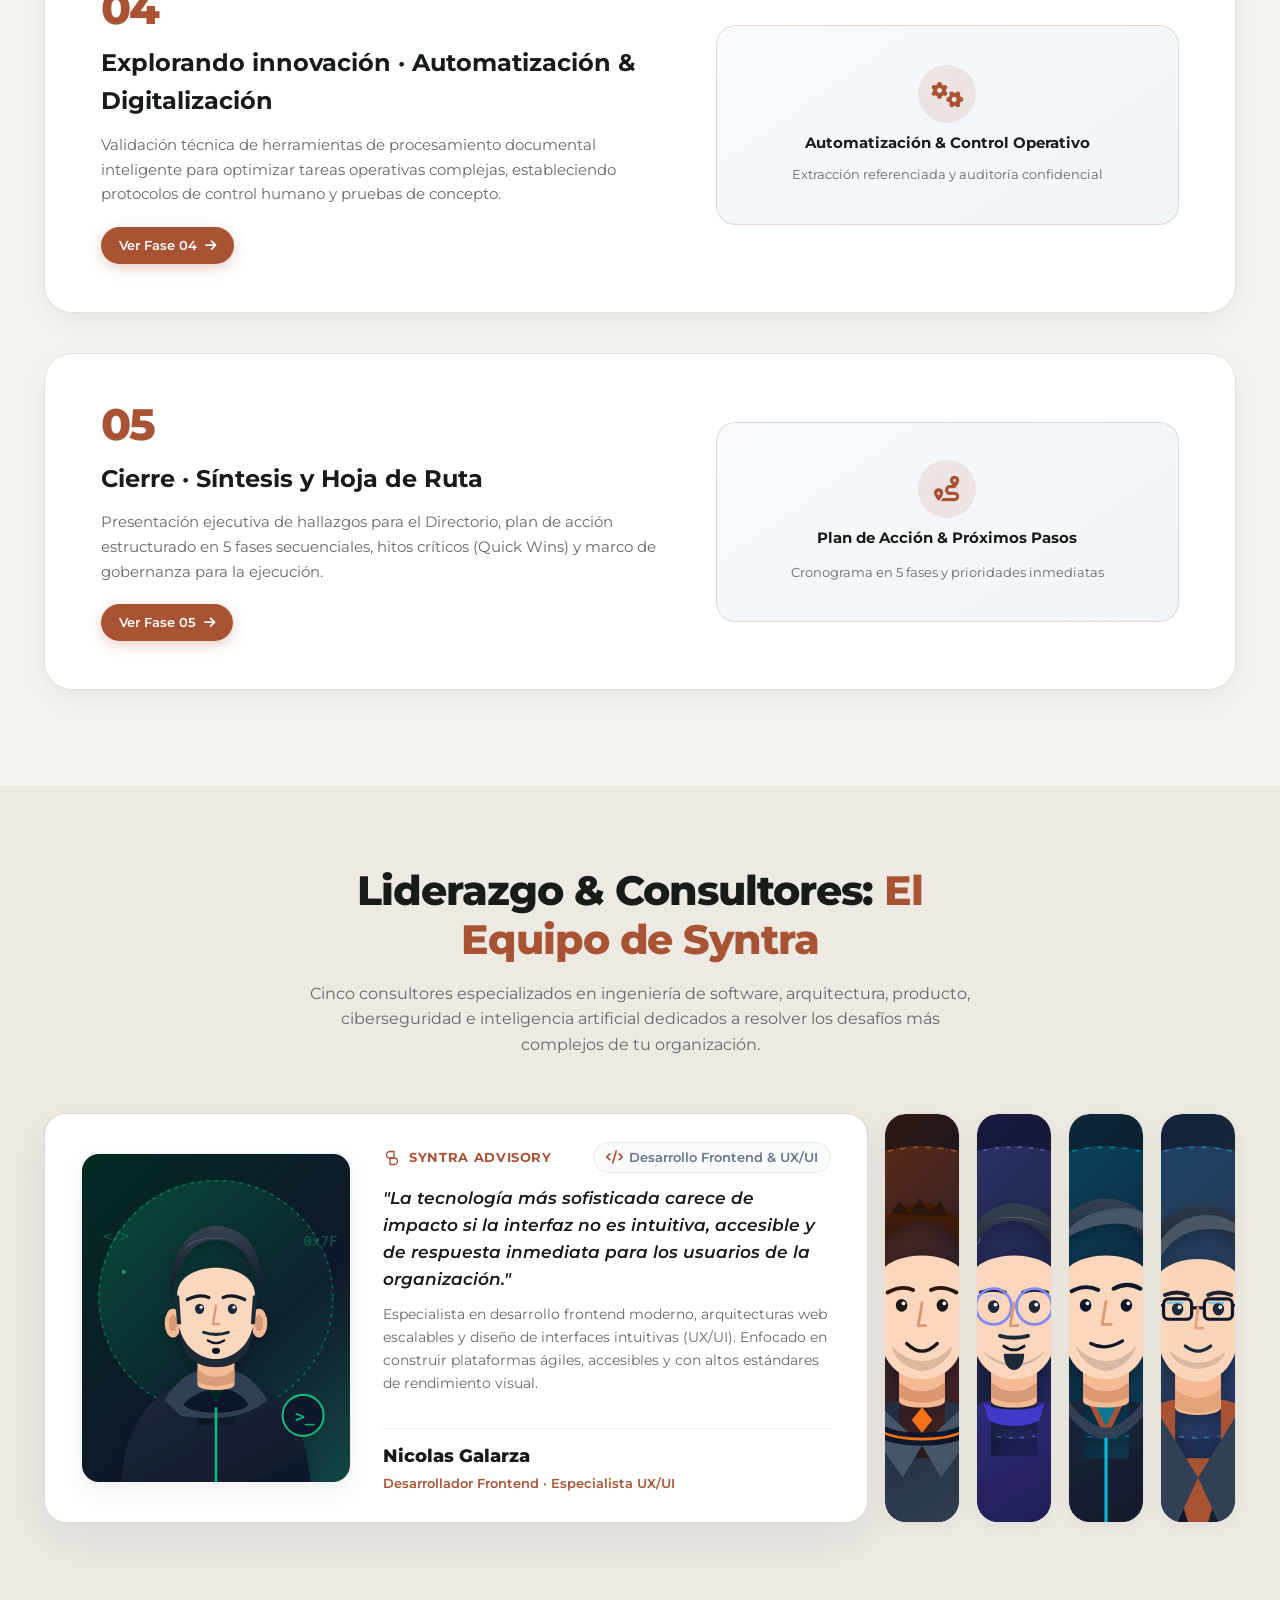
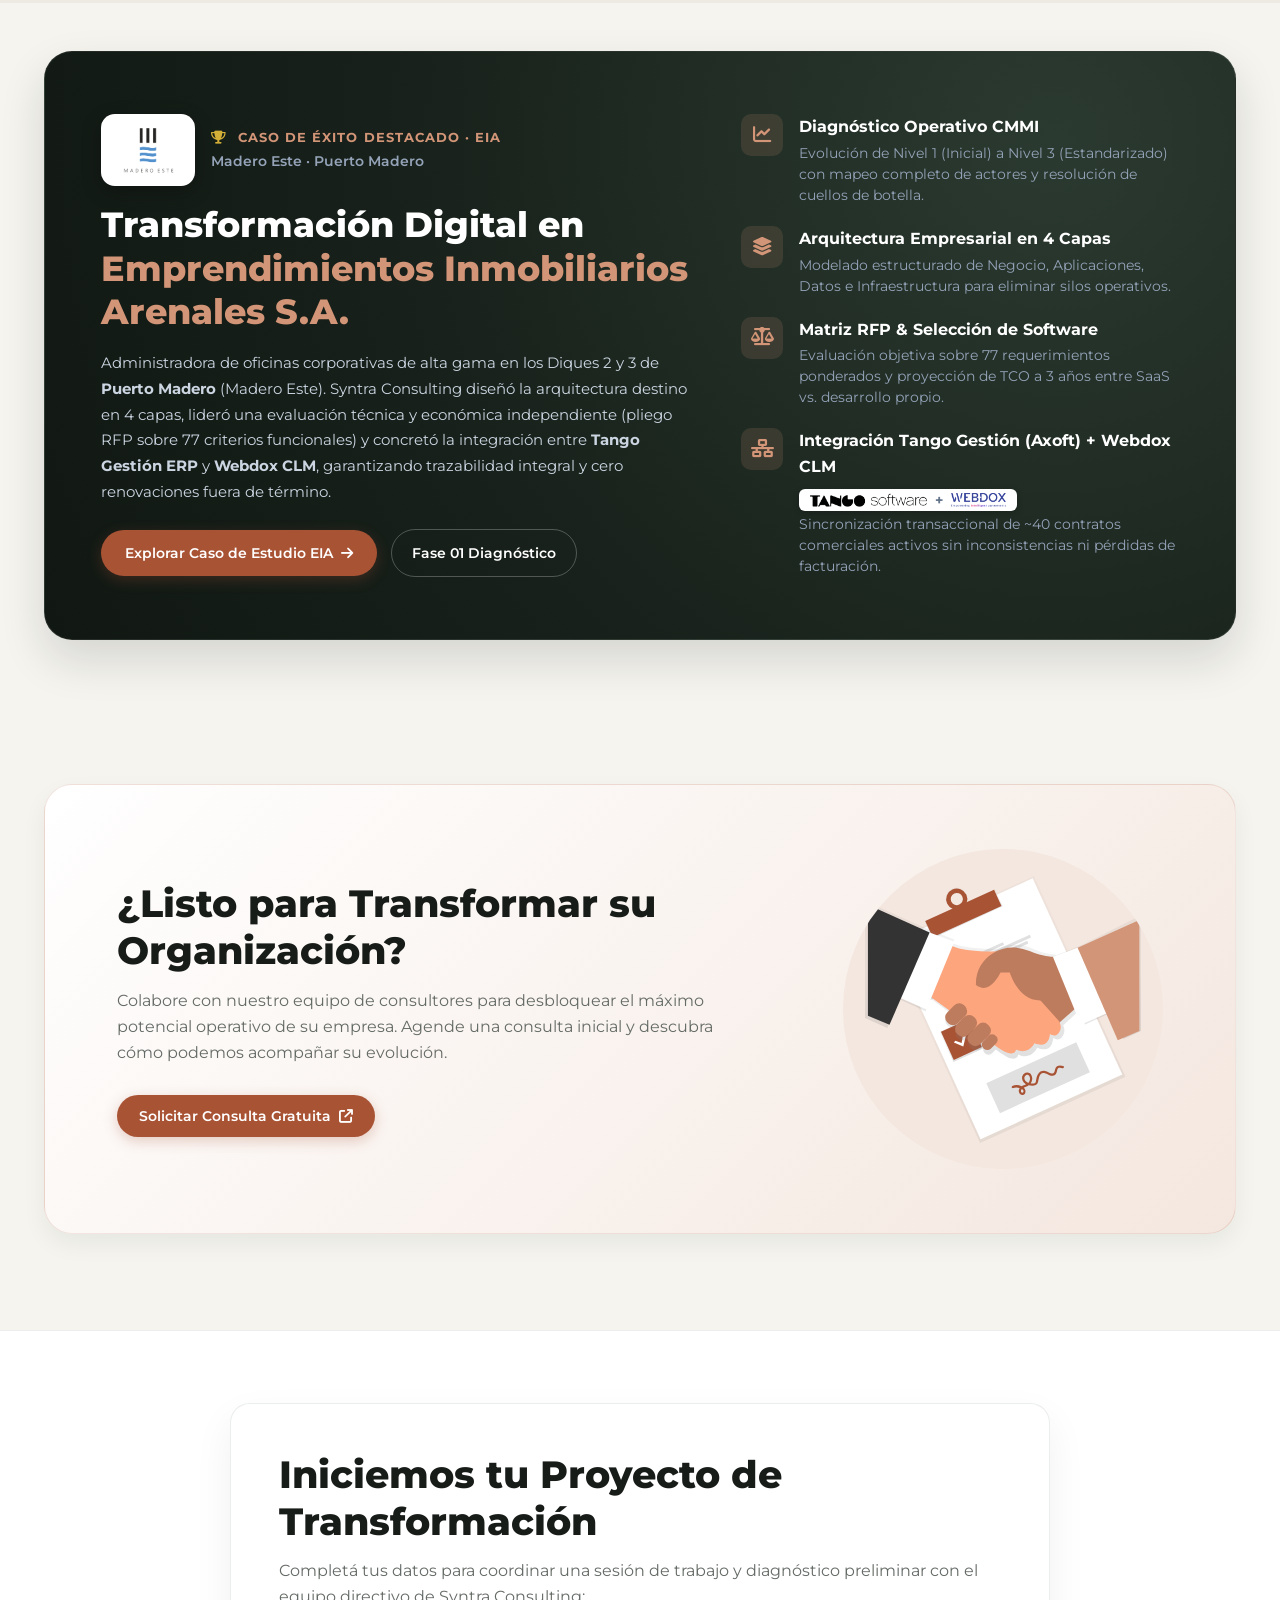
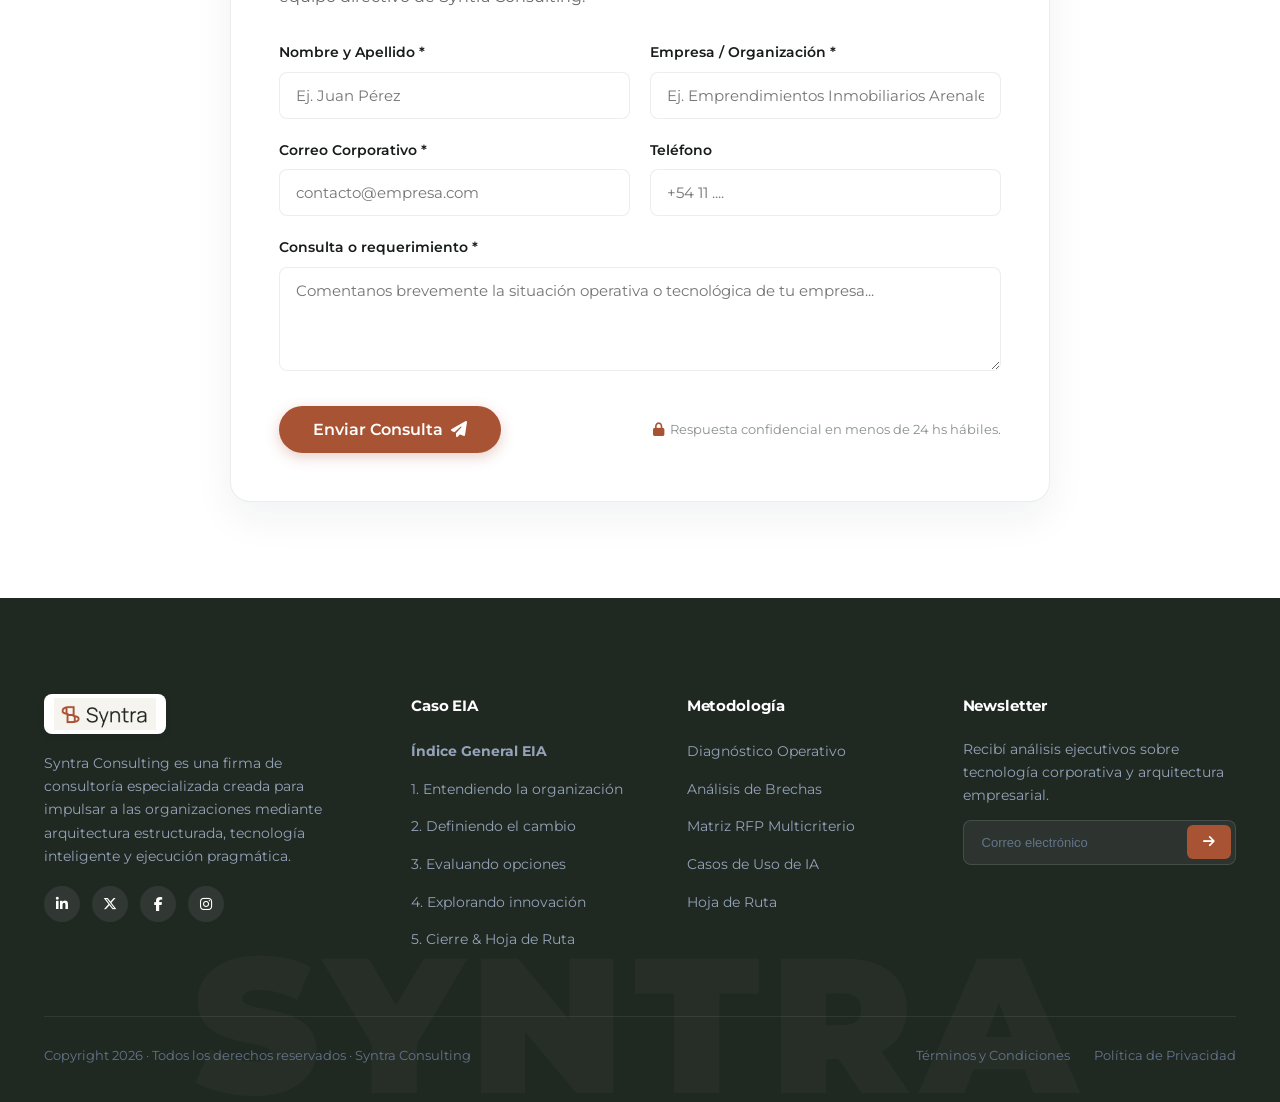
==== commit 97380e86: "cambios finale 15/11, hasta mañana" ====
--- a/index.html
+++ b/index.html
@@ -57,17 +57,17 @@
                 <i class="fa-solid fa-bullseye"></i>
                 <span>2. Definiendo el cambio</span>
               </a>
-              <a href="4-evaluar-opciones.html" class="nav-dropdown-item">
+              <a href="3-evaluar-opciones.html" class="nav-dropdown-item">
                 <i class="fa-solid fa-scale-balanced"></i>
-                <span>4. Evaluando opciones</span>
+                <span>3. Evaluando opciones</span>
               </a>
-              <a href="5-explorar-innovacion.html" class="nav-dropdown-item">
+              <a href="4-explorar-innovacion.html" class="nav-dropdown-item">
                 <i class="fa-solid fa-robot"></i>
-                <span>5. Explorando innovación</span>
+                <span>4. Explorando innovación</span>
               </a>
-              <a href="6-cierre.html" class="nav-dropdown-item">
+              <a href="5-cierre.html" class="nav-dropdown-item">
                 <i class="fa-solid fa-flag-checkered"></i>
-                <span>6. Síntesis, Cierre y Hoja de Ruta</span>
+                <span>5. Síntesis, Cierre y Hoja de Ruta</span>
               </a>
             </div>
           </li>
@@ -123,11 +123,11 @@
     <!-- IT Consulting Services & Capabilities (Qué Hacemos) -->
     <section id="servicios" style="padding: 80px 0 60px; background:#FFFFFF;">
       <div class="container">
-        <div class="section-head left-aligned">
+        <div class="section-head text-center" style="max-width: 860px; margin: 0 auto 48px; text-align: center;">
           <h2 class="section-title">
             Qué Hacemos · Soluciones de <span class="text-blue">Consultoría Tecnológica & Arquitectura</span>
           </h2>
-          <p class="section-subtitle">
+          <p class="section-subtitle" style="max-width: 760px; margin: 0 auto;">
             Acompañamos a las organizaciones en la modernización de sus plataformas críticas. Combinamos visión estratégica de negocio con ingeniería de software de primer nivel, reduciendo riesgos operativos, acelerando la innovación y maximizando el retorno de inversión en tecnología.
           </p>
         </div>
@@ -399,14 +399,14 @@
 
           <div class="process-step-card" style="--card-index: 2;">
             <div>
-              <div class="step-num">04</div>
+              <div class="step-num">03</div>
               <h3 class="step-title">Evaluando opciones · Alcance y Selección Tecnológica</h3>
               <p class="step-desc">
                 Evaluación multicriterio independiente sobre proveedores líderes del mercado con 77 criterios funcionales, ponderaciones rigurosas y proyección económica de TCO a 3 años.
               </p>
               <div style="margin-top:20px;">
-                <a href="4-evaluar-opciones.html" class="btn-primary" style="padding:8px 18px; font-size:0.8125rem;">
-                  <span>Ver Fase 04</span>
+                <a href="3-evaluar-opciones.html" class="btn-primary" style="padding:8px 18px; font-size:0.8125rem;">
+                  <span>Ver Fase 03</span>
                   <span class="arrow"><i class="fa-solid fa-arrow-right"></i></span>
                 </a>
               </div>
@@ -422,14 +422,14 @@
 
           <div class="process-step-card" style="--card-index: 3;">
             <div>
-              <div class="step-num">05</div>
+              <div class="step-num">04</div>
               <h3 class="step-title">Explorando innovación · Automatización & Digitalización</h3>
               <p class="step-desc">
                 Validación técnica de herramientas de procesamiento documental inteligente para optimizar tareas operativas complejas, estableciendo protocolos de control humano y pruebas de concepto.
               </p>
               <div style="margin-top:20px;">
-                <a href="5-explorar-innovacion.html" class="btn-primary" style="padding:8px 18px; font-size:0.8125rem;">
-                  <span>Ver Fase 05</span>
+                <a href="4-explorar-innovacion.html" class="btn-primary" style="padding:8px 18px; font-size:0.8125rem;">
+                  <span>Ver Fase 04</span>
                   <span class="arrow"><i class="fa-solid fa-arrow-right"></i></span>
                 </a>
               </div>
@@ -445,14 +445,14 @@
 
           <div class="process-step-card" style="--card-index: 4;">
             <div>
-              <div class="step-num">06</div>
+              <div class="step-num">05</div>
               <h3 class="step-title">Cierre · Síntesis y Hoja de Ruta</h3>
               <p class="step-desc">
                 Presentación ejecutiva de hallazgos para el Directorio, plan de acción estructurado en 5 fases secuenciales, hitos críticos (Quick Wins) y marco de gobernanza para la ejecución.
               </p>
               <div style="margin-top:20px;">
-                <a href="6-cierre.html" class="btn-primary" style="padding:8px 18px; font-size:0.8125rem;">
-                  <span>Ver Fase 06</span>
+                <a href="5-cierre.html" class="btn-primary" style="padding:8px 18px; font-size:0.8125rem;">
+                  <span>Ver Fase 05</span>
                   <span class="arrow"><i class="fa-solid fa-arrow-right"></i></span>
                 </a>
               </div>
@@ -477,10 +477,10 @@
         
         <div class="section-head">
           <h2 class="section-title">
-            Liderazgo & Consultores: <span class="text-blue">El Dream Team de Syntra</span>
+            Liderazgo & Consultores: <span class="text-blue">El Equipo de Syntra</span>
           </h2>
           <p class="section-subtitle">
-            Cinco consultores experimentados con cargos de altísima gama (y un poco de humo de Silicon Valley) dedicados a resolver los desafíos arquitectónicos, de infraestructura y de procesos más complejos de tu organización.
+            Cinco consultores especializados en ingeniería de software, arquitectura, producto, ciberseguridad e inteligencia artificial dedicados a resolver los desafíos más complejos de tu organización.
           </p>
         </div>
 
@@ -492,7 +492,7 @@
               <img src="assets/avatar_nicolas.svg" alt="Nicolas Galarza" class="team-acc-pill-img" loading="lazy">
               <div class="team-acc-pill-info">
                 <span class="team-acc-pill-name">Nicolas Galarza</span>
-                <span class="team-acc-pill-role">Principal Legacy Code Exorcist</span>
+                <span class="team-acc-pill-role">Desarrollador Frontend</span>
               </div>
               <i class="fa-solid fa-chevron-down team-acc-pill-chevron" aria-hidden="true"></i>
             </div>
@@ -507,19 +507,19 @@
                     <span>Syntra Advisory</span>
                   </div>
                   <div class="team-acc-domain">
-                    <i class="fa-solid fa-terminal"></i>
-                    <span>Arquitectura Legacy & COBOL</span>
+                    <i class="fa-solid fa-code"></i>
+                    <span>Desarrollo Frontend & UX/UI</span>
                   </div>
                 </div>
                 <blockquote class="team-acc-quote">
-                  "Si el código legacy compila sin tirar segmentation fault en producción, no se refactoriza: se le prende una vela y se documenta como 'diseño intencional'."
+                  "La tecnología más sofisticada carece de impacto si la interfaz no es intuitiva, accesible y de respuesta inmediata para los usuarios de la organización."
                 </blockquote>
                 <p class="team-acc-bio">
-                  Especialista en negociar con bases de datos en COBOL, exorcizar dependencias huérfanas en npm y certificar que la deuda técnica acumulada desde 2008 es en realidad "patrimonio arquitectónico corporativo".
+                  Especialista en desarrollo frontend moderno, arquitecturas web escalables y diseño de interfaces intuitivas (UX/UI). Enfocado en construir plataformas ágiles, accesibles y con altos estándares de rendimiento visual.
                 </p>
                 <div class="team-acc-author">
                   <h3 class="team-acc-name">Nicolas Galarza</h3>
-                  <p class="team-acc-role">Principal Legacy Code Exorcist & Technical Debt Collector</p>
+                  <p class="team-acc-role">Desarrollador Frontend · Especialista UX/UI</p>
                 </div>
               </div>
             </div>
@@ -531,7 +531,7 @@
               <img src="assets/avatar_gustavo.svg" alt="Gustavo Vergara" class="team-acc-pill-img" loading="lazy">
               <div class="team-acc-pill-info">
                 <span class="team-acc-pill-name">Gustavo Vergara</span>
-                <span class="team-acc-pill-role">Head of Chaos Engineering</span>
+                <span class="team-acc-pill-role">Product Owner</span>
               </div>
               <i class="fa-solid fa-chevron-down team-acc-pill-chevron" aria-hidden="true"></i>
             </div>
@@ -546,19 +546,19 @@
                     <span>Syntra Advisory</span>
                   </div>
                   <div class="team-acc-domain">
-                    <i class="fa-solid fa-fire"></i>
-                    <span>Chaos Engineering & Cloud</span>
+                    <i class="fa-solid fa-compass"></i>
+                    <span>Product Management & Estrategia Ágil</span>
                   </div>
                 </div>
                 <blockquote class="team-acc-quote">
-                  "El deploy en viernes a las 18:00 hs no es una mala práctica de DevOps; es una prueba de fe en el universo y en la resiliencia de AWS."
+                  "El éxito de un producto digital reside en conectar la visión estratégica del negocio con las necesidades reales de los usuarios mediante entregas ágiles de valor."
                 </blockquote>
                 <p class="team-acc-bio">
-                  Domador oficial del botón 'Deploy a Producción en Viernes'. Experto en apagar incidentes P0 en vivo mediante rezos a la nube, cafeína de origen dudoso y scripts bash sin tests que milagrosamente no rompen nada.
+                  Líder de producto enfocado en la definición de roadmap, priorización estratégica de valor y alineación interdisciplinaria entre stakeholders de negocio y equipos técnicos de ingeniería.
                 </p>
                 <div class="team-acc-author">
                   <h3 class="team-acc-name">Gustavo Vergara</h3>
-                  <p class="team-acc-role">Head of Chaos Engineering & Production Hotfix Shaman</p>
+                  <p class="team-acc-role">Product Owner & Estratega de Producto</p>
                 </div>
               </div>
             </div>
@@ -570,7 +570,7 @@
               <img src="assets/avatar_german.svg" alt="Germán Miño" class="team-acc-pill-img" loading="lazy">
               <div class="team-acc-pill-info">
                 <span class="team-acc-pill-name">Germán Miño</span>
-                <span class="team-acc-pill-role">Executive Kubernetes Whisperer</span>
+                <span class="team-acc-pill-role">Analista Funcional</span>
               </div>
               <i class="fa-solid fa-chevron-down team-acc-pill-chevron" aria-hidden="true"></i>
             </div>
@@ -585,19 +585,19 @@
                     <span>Syntra Advisory</span>
                   </div>
                   <div class="team-acc-domain">
-                    <i class="fa-solid fa-cubes"></i>
-                    <span>Kubernetes & YAML Mastery</span>
+                    <i class="fa-solid fa-diagram-project"></i>
+                    <span>Análisis Funcional & Procesos</span>
                   </div>
                 </div>
                 <blockquote class="team-acc-quote">
-                  "¿Por qué resolver un problema con una sola query SQL cuando podés orquestar 14 microservicios en 3 zonas de disponibilidad con service mesh?"
+                  "Un relevamiento exhaustivo y una clara especificación de requerimientos son los cimientos que aseguran implementaciones de software predecibles y exitosas."
                 </blockquote>
                 <p class="team-acc-bio">
-                  Su vocación es transformar una consulta de dos líneas en un cluster distribuido con 3 capas de caché Redis y 1.200 líneas de configuración YAML que solo él puede compilar mentalmente.
+                  Experto en relevamiento de procesos operativos, especificación de requerimientos de software y traducción de modelos de negocio en arquitecturas funcionales eficientes y verificables.
                 </p>
                 <div class="team-acc-author">
                   <h3 class="team-acc-name">Germán Miño</h3>
-                  <p class="team-acc-role">Executive Kubernetes Whisperer & Lead YAML Wrangler</p>
+                  <p class="team-acc-role">Analista Funcional Senior</p>
                 </div>
               </div>
             </div>
@@ -609,7 +609,7 @@
               <img src="assets/avatar_diego.svg" alt="Diego Escobar" class="team-acc-pill-img" loading="lazy">
               <div class="team-acc-pill-info">
                 <span class="team-acc-pill-name">Diego Escobar</span>
-                <span class="team-acc-pill-role">Senior Bug-to-Feature Transmutation</span>
+                <span class="team-acc-pill-role">Especialista en Auditoría y Ciberseguridad</span>
               </div>
               <i class="fa-solid fa-chevron-down team-acc-pill-chevron" aria-hidden="true"></i>
             </div>
@@ -624,19 +624,19 @@
                     <span>Syntra Advisory</span>
                   </div>
                   <div class="team-acc-domain">
-                    <i class="fa-solid fa-wand-magic-sparkles"></i>
-                    <span>QA & Bug Transmutation</span>
+                    <i class="fa-solid fa-shield-halved"></i>
+                    <span>Auditoría TI & Ciberseguridad</span>
                   </div>
                 </div>
                 <blockquote class="team-acc-quote">
-                  "No es un bug crítico de producción en facturación; es una funcionalidad sorpresa diseñada para estimular la paciencia y curiosidad del usuario."
+                  "La seguridad de la información y la conformidad normativa no son obstáculos para el negocio, sino el blindaje indispensable para su continuidad y crecimiento sostenible."
                 </blockquote>
                 <p class="team-acc-bio">
-                  Cinturón negro en convencer a sponsors de que las fallas del sistema son comportamientos deseados. Maestro en mover 45 tickets directamente a 'Done' 5 minutos antes de la sprint review.
+                  Especialista en auditoría de sistemas de información, gestión de riesgos tecnológicos, ciberseguridad corporativa y cumplimiento normativo de protección de datos personales.
                 </p>
                 <div class="team-acc-author">
                   <h3 class="team-acc-name">Diego Escobar</h3>
-                  <p class="team-acc-role">Senior Bug-to-Feature Transmutation Strategist & Jira Ninja</p>
+                  <p class="team-acc-role">Especialista en Auditoría TI & Ciberseguridad</p>
                 </div>
               </div>
             </div>
@@ -648,7 +648,7 @@
               <img src="assets/avatar_alan.svg" alt="Alan Robledo" class="team-acc-pill-img" loading="lazy">
               <div class="team-acc-pill-info">
                 <span class="team-acc-pill-name">Alan Robledo</span>
-                <span class="team-acc-pill-role">Chief Cloud Strategist</span>
+                <span class="team-acc-pill-role">IA & Automatización</span>
               </div>
               <i class="fa-solid fa-chevron-down team-acc-pill-chevron" aria-hidden="true"></i>
             </div>
@@ -663,19 +663,19 @@
                     <span>Syntra Advisory</span>
                   </div>
                   <div class="team-acc-domain">
-                    <i class="fa-solid fa-cloud-bolt"></i>
-                    <span>Cloud Strategy & Sinergia TI</span>
+                    <i class="fa-solid fa-robot"></i>
+                    <span>Inteligencia Artificial & Automatización</span>
                   </div>
                 </div>
                 <blockquote class="team-acc-quote">
-                  "Apagar y prender la instancia soluciona el 99% de las incidencias operativas; para el 1% restante, armamos una reunión de 3 horas con café."
+                  "La inteligencia artificial generativa y la automatización inteligente multiplican la capacidad operativa cuando se implementan con gobernanza rigurosa y supervisión humana."
                 </blockquote>
                 <p class="team-acc-bio">
-                  Especialista en alinear la visión cloud con los objetivos estratégicos del Directorio, resolver caídas globales apagando y prendiendo el router general, y transformar cualquier incidencia en una 'oportunidad de refactorización'.
+                  Especialista en diseño de pipelines de automatización, integración de modelos de IA generativa, procesamiento documental inteligente y arquitecturas seguras Human-in-the-Loop.
                 </p>
                 <div class="team-acc-author">
                   <h3 class="team-acc-name">Alan Robledo</h3>
-                  <p class="team-acc-role">Chief Cloud Strategist & Enterprise Synergy Evangelist</p>
+                  <p class="team-acc-role">Líder en IA & Automatización de Procesos</p>
                 </div>
               </div>
             </div>
@@ -894,9 +894,9 @@
             <li class="footer-link-item"><a href="eia.html"><strong>Índice General EIA</strong></a></li>
             <li class="footer-link-item"><a href="1-entender-la-organizacion.html">1. Entendiendo la organización</a></li>
             <li class="footer-link-item"><a href="2-definir-el-cambio.html">2. Definiendo el cambio</a></li>
-            <li class="footer-link-item"><a href="4-evaluar-opciones.html">4. Evaluando opciones</a></li>
-            <li class="footer-link-item"><a href="5-explorar-innovacion.html">5. Explorando innovación</a></li>
-            <li class="footer-link-item"><a href="6-cierre.html">6. Cierre & Hoja de Ruta</a></li>
+            <li class="footer-link-item"><a href="3-evaluar-opciones.html">3. Evaluando opciones</a></li>
+            <li class="footer-link-item"><a href="4-explorar-innovacion.html">4. Explorando innovación</a></li>
+            <li class="footer-link-item"><a href="5-cierre.html">5. Cierre & Hoja de Ruta</a></li>
           </ul>
         </div>
 
@@ -905,9 +905,9 @@
           <ul class="footer-links-list">
             <li class="footer-link-item"><a href="1-entender-la-organizacion.html">Diagnóstico Operativo</a></li>
             <li class="footer-link-item"><a href="2-definir-el-cambio.html">Análisis de Brechas</a></li>
-            <li class="footer-link-item"><a href="4-evaluar-opciones.html">Matriz RFP Multicriterio</a></li>
-            <li class="footer-link-item"><a href="5-explorar-innovacion.html">Casos de Uso de IA</a></li>
-            <li class="footer-link-item"><a href="6-cierre.html">Hoja de Ruta</a></li>
+            <li class="footer-link-item"><a href="3-evaluar-opciones.html">Matriz RFP Multicriterio</a></li>
+            <li class="footer-link-item"><a href="4-explorar-innovacion.html">Casos de Uso de IA</a></li>
+            <li class="footer-link-item"><a href="5-cierre.html">Hoja de Ruta</a></li>
           </ul>
         </div>
 
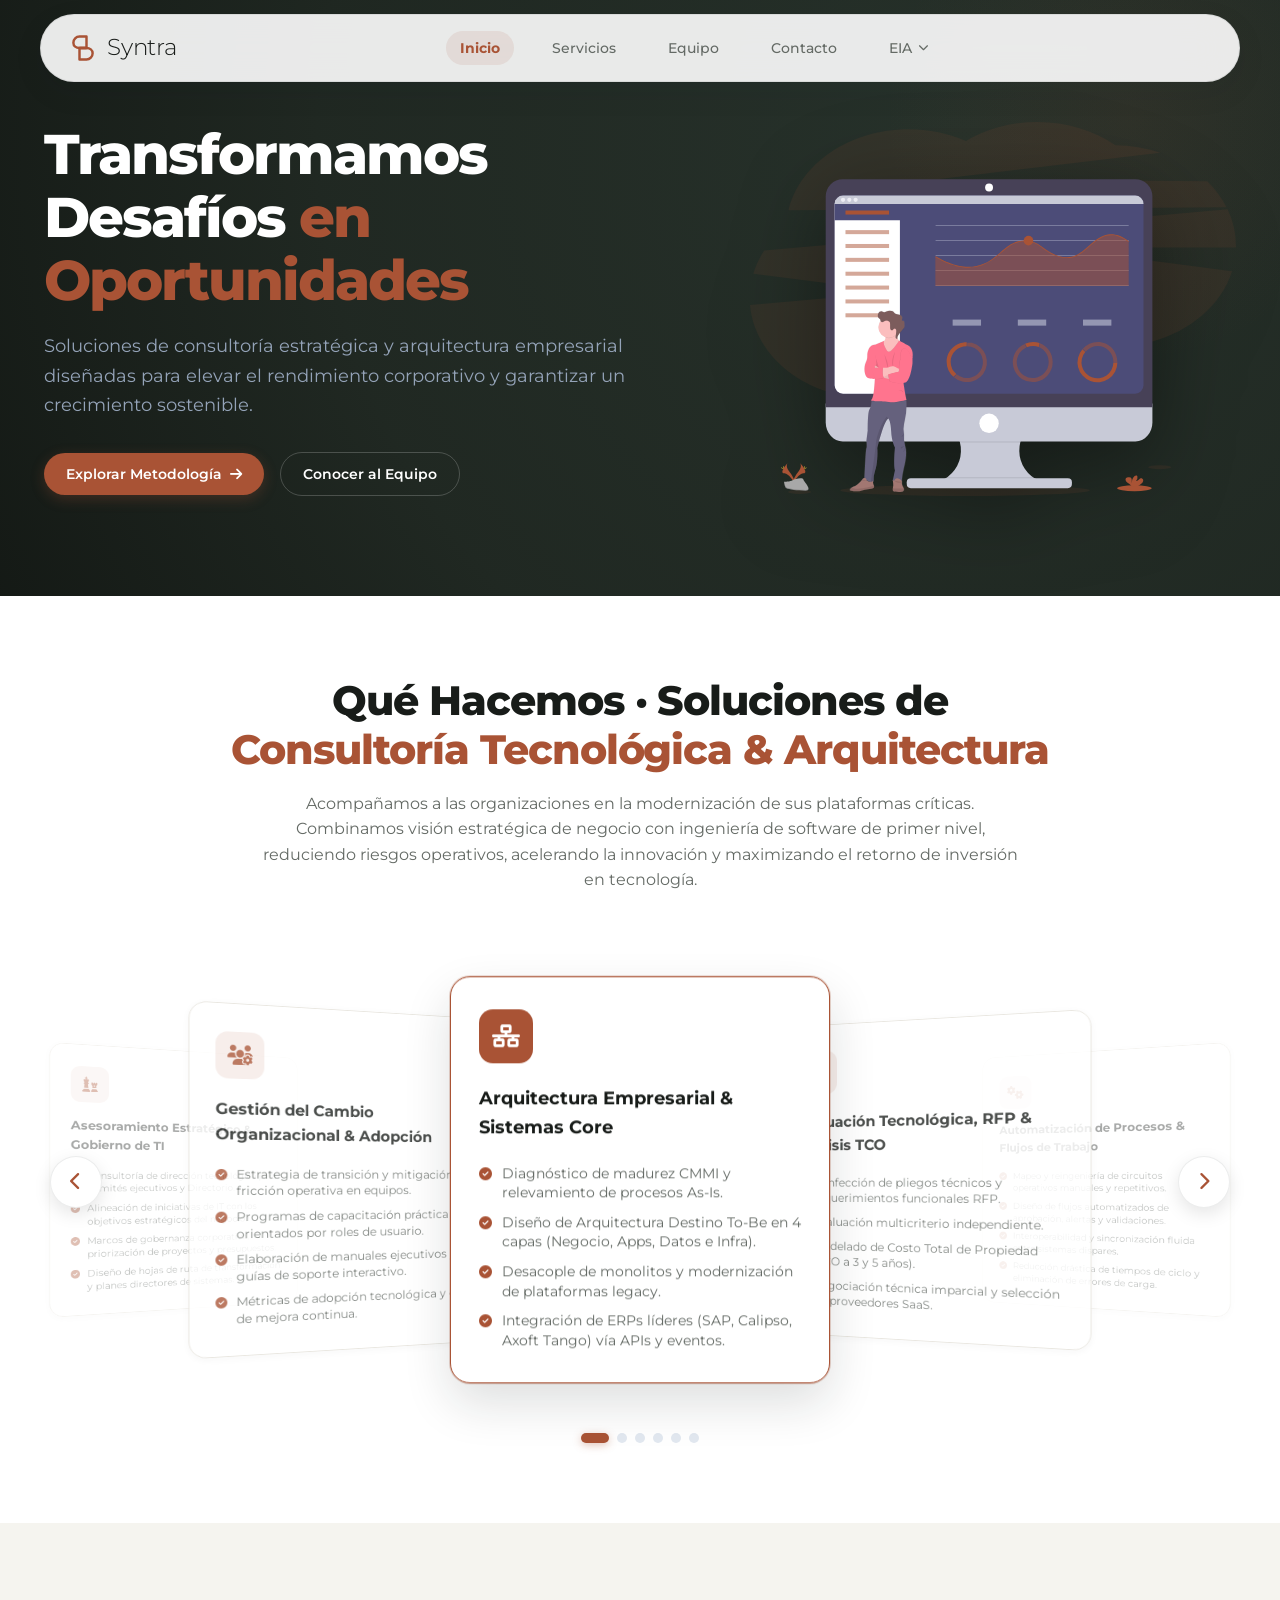
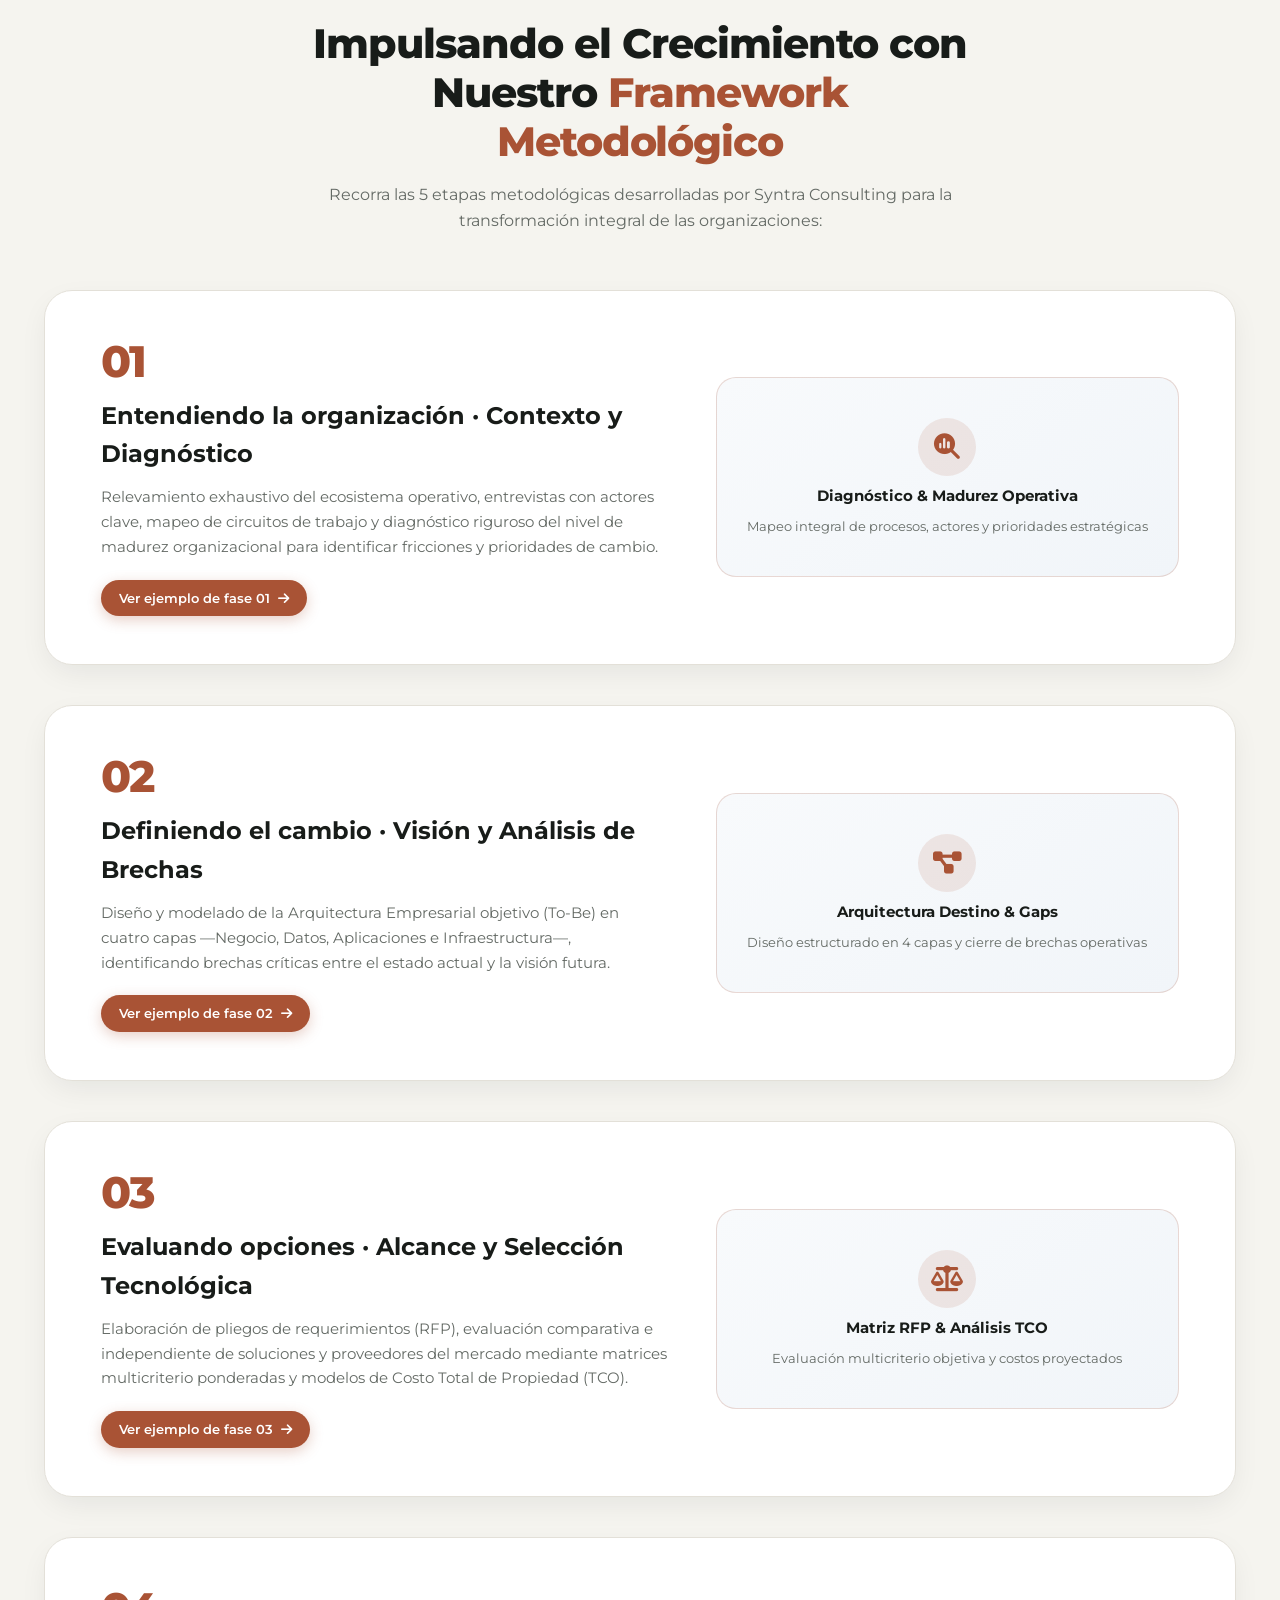
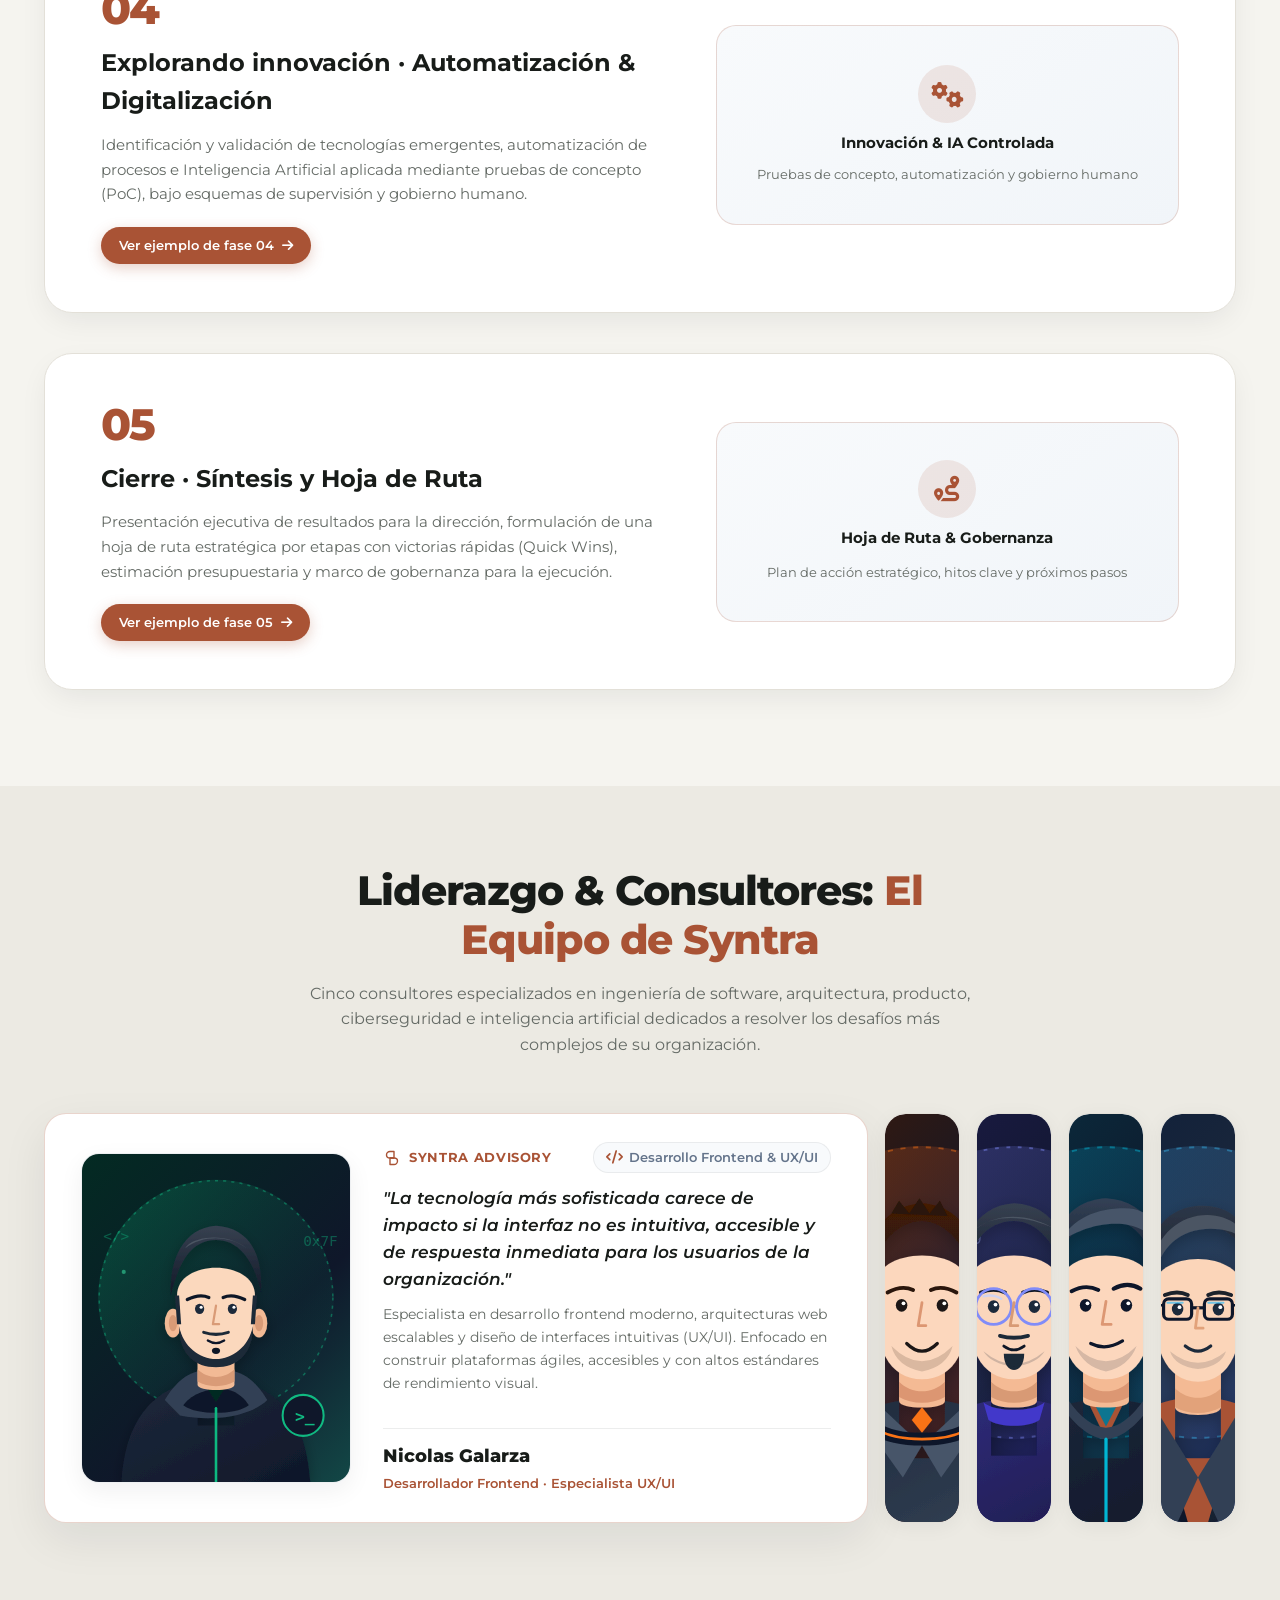
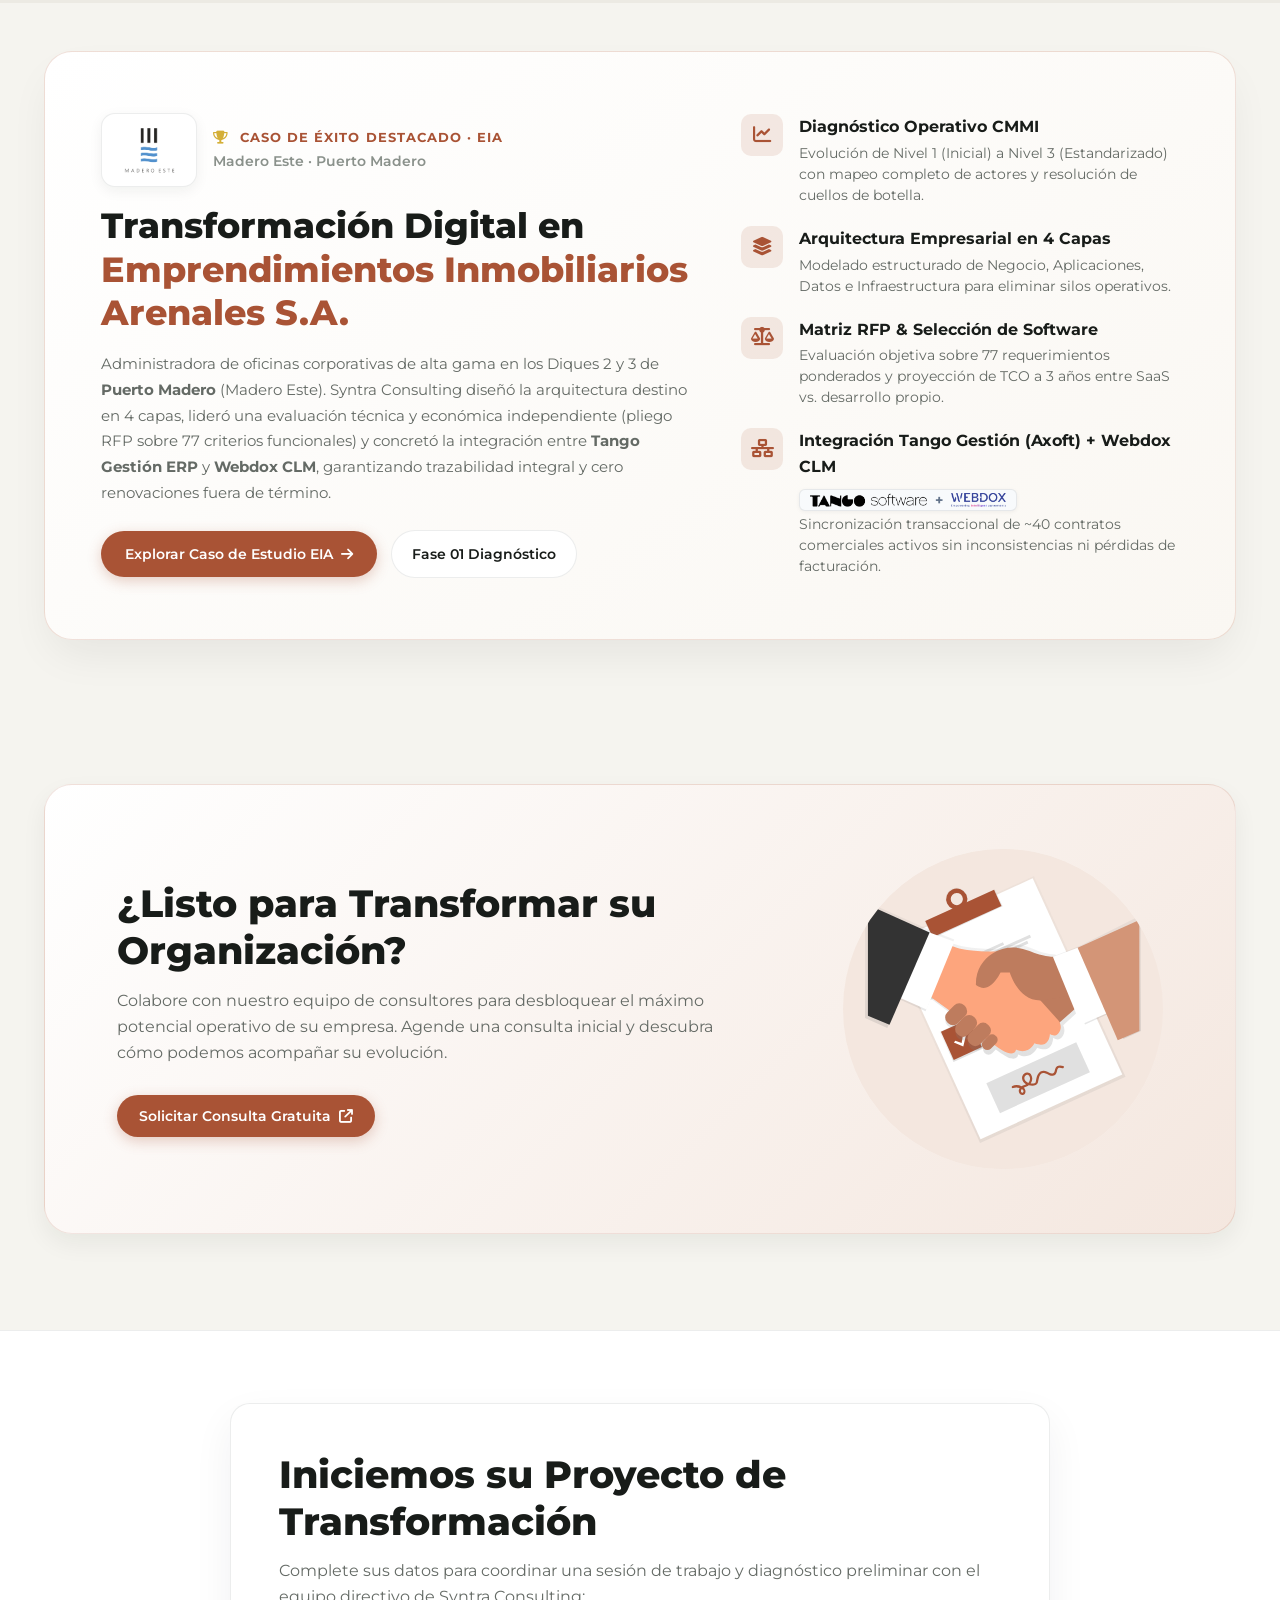
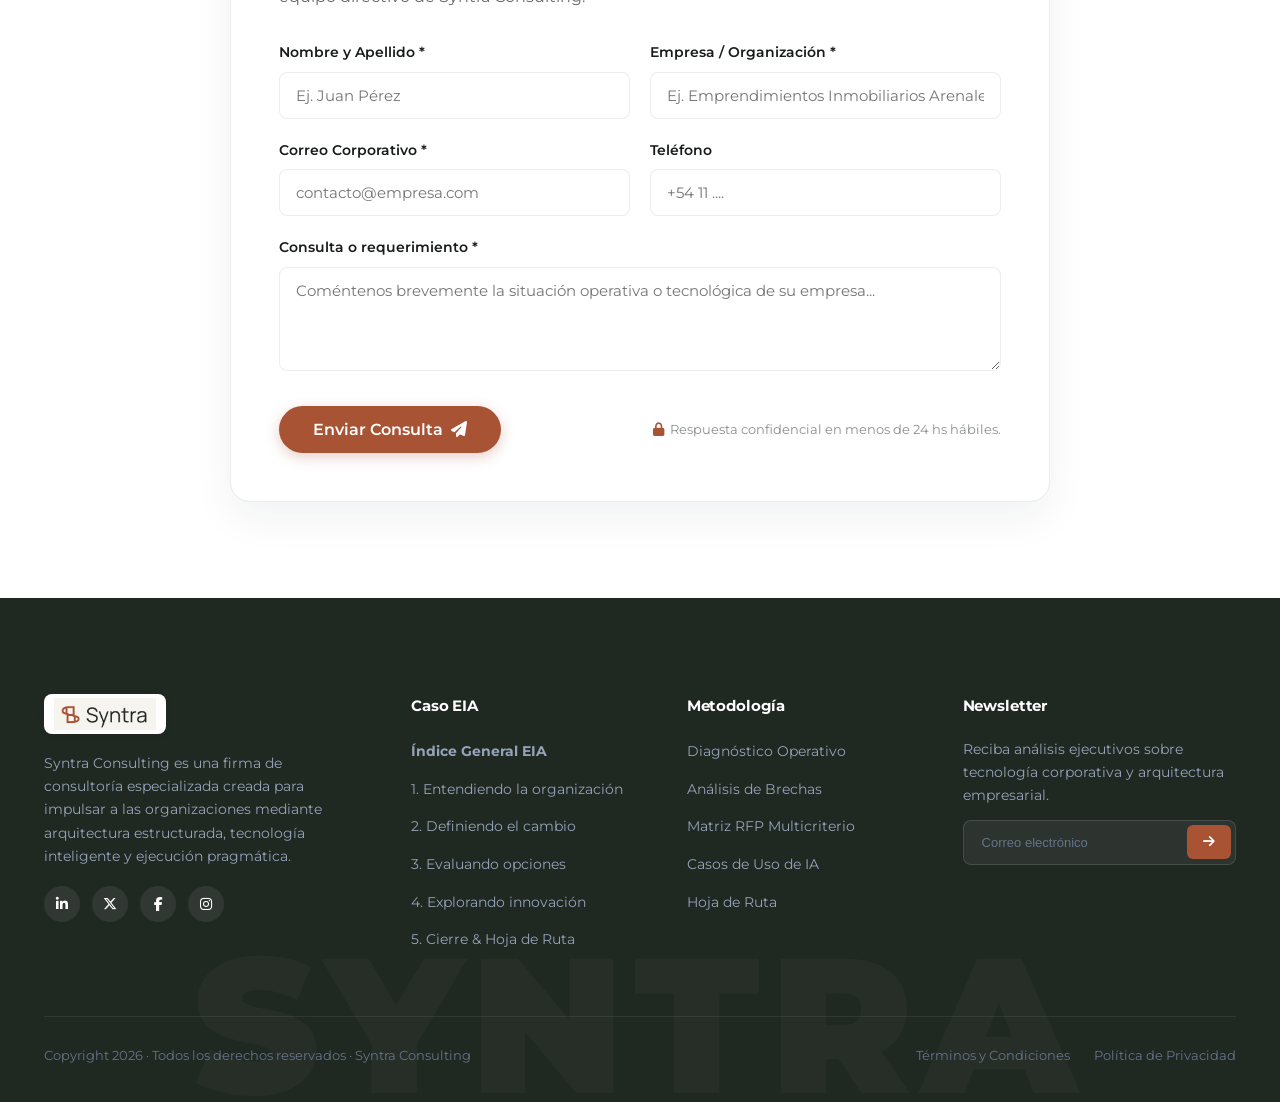
==== commit 43eea62b: "varias cosas" ====
--- a/index.html
+++ b/index.html
@@ -91,6 +91,11 @@
 
     <!-- Hero Section (Looka Home / About Style, Sin Cuadriculado) -->
     <section class="hero-section dark">
+      <!-- Background Video in Loop & Grayscale with Brand Color Cover Overlay -->
+      <video class="hero-video-bg" autoplay muted loop playsinline preload="auto">
+        <source src="MS.mp4" type="video/mp4">
+      </video>
+      <div class="hero-video-cover"></div>
       <div class="ambient-glow"></div>
       <div class="container hero-grid">
         
@@ -328,7 +333,7 @@
 
           <!-- Indicador táctil en mobile -->
           <div class="carousel-3d-swipe-hint">
-            <i class="fa-solid fa-arrows-left-right"></i> Deslizá con el dedo o usá las flechas
+            <i class="fa-solid fa-arrows-left-right"></i> Deslice con el dedo o use las flechas
           </div>
 
         </div>
@@ -344,7 +349,7 @@
             Impulsando el Crecimiento con Nuestro <span class="text-blue">Framework Metodológico</span>
           </h2>
           <p class="section-subtitle">
-            Recorré las 5 etapas metodológicas desarrolladas por Syntra Consulting para la transformación integral de la organización:
+            Recorra las 5 etapas metodológicas desarrolladas por Syntra Consulting para la transformación integral de las organizaciones:
           </p>
         </div>
 
@@ -356,11 +361,11 @@
               <div class="step-num">01</div>
               <h3 class="step-title">Entendiendo la organización · Contexto y Diagnóstico</h3>
               <p class="step-desc">
-                Relevamiento exhaustivo del ecosistema operativo actual, entrevistas con stakeholders clave, identificación de cuellos de botella y evaluación del nivel de madurez tecnológica bajo modelo CMMI.
+                Relevamiento exhaustivo del ecosistema operativo, entrevistas con actores clave, mapeo de circuitos de trabajo y diagnóstico riguroso del nivel de madurez organizacional para identificar fricciones y prioridades de cambio.
               </p>
               <div style="margin-top:20px;">
                 <a href="1-entender-la-organizacion.html" class="btn-primary" style="padding:8px 18px; font-size:0.8125rem;">
-                  <span>Ver Fase 01</span>
+                  <span>Ver ejemplo de fase 01</span>
                   <span class="arrow"><i class="fa-solid fa-arrow-right"></i></span>
                 </a>
               </div>
@@ -369,8 +374,8 @@
               <div style="width: 58px; height: 58px; border-radius: 50%; background: var(--primary-blue-muted); display: flex; align-items: center; justify-content: center; color: var(--primary-blue); font-size: 1.6rem;">
                 <i class="fa-solid fa-magnifying-glass-chart"></i>
               </div>
-              <strong style="color:var(--text-main); font-weight:700; font-size: 0.95rem;">Diagnóstico CMM & Relevamiento</strong>
-              <p style="font-size:0.8125rem; color:var(--text-body); margin:0;">Mapeo de actores, herramientas y dolores actuales</p>
+              <strong style="color:var(--text-main); font-weight:700; font-size: 0.95rem;">Diagnóstico & Madurez Operativa</strong>
+              <p style="font-size:0.8125rem; color:var(--text-body); margin:0;">Mapeo integral de procesos, actores y prioridades estratégicas</p>
             </div>
           </div>
 
@@ -379,11 +384,11 @@
               <div class="step-num">02</div>
               <h3 class="step-title">Definiendo el cambio · Visión y Análisis de Brechas</h3>
               <p class="step-desc">
-                Modelado de la Arquitectura Empresarial To-Be en 4 capas (Negocio, Aplicaciones, Datos e Infraestructura) y determinación de brechas críticas entre el estado actual y el objetivo deseado.
+                Diseño y modelado de la Arquitectura Empresarial objetivo (To-Be) en cuatro capas —Negocio, Datos, Aplicaciones e Infraestructura—, identificando brechas críticas entre el estado actual y la visión futura.
               </p>
               <div style="margin-top:20px;">
                 <a href="2-definir-el-cambio.html" class="btn-primary" style="padding:8px 18px; font-size:0.8125rem;">
-                  <span>Ver Fase 02</span>
+                  <span>Ver ejemplo de fase 02</span>
                   <span class="arrow"><i class="fa-solid fa-arrow-right"></i></span>
                 </a>
               </div>
@@ -393,7 +398,7 @@
                 <i class="fa-solid fa-diagram-project"></i>
               </div>
               <strong style="color:var(--text-main); font-weight:700; font-size: 0.95rem;">Arquitectura Destino & Gaps</strong>
-              <p style="font-size:0.8125rem; color:var(--text-body); margin:0;">De los cuellos de botella al circuito conectado</p>
+              <p style="font-size:0.8125rem; color:var(--text-body); margin:0;">Diseño estructurado en 4 capas y cierre de brechas operativas</p>
             </div>
           </div>
 
@@ -402,11 +407,11 @@
               <div class="step-num">03</div>
               <h3 class="step-title">Evaluando opciones · Alcance y Selección Tecnológica</h3>
               <p class="step-desc">
-                Evaluación multicriterio independiente sobre proveedores líderes del mercado con 77 criterios funcionales, ponderaciones rigurosas y proyección económica de TCO a 3 años.
+                Elaboración de pliegos de requerimientos (RFP), evaluación comparativa e independiente de soluciones y proveedores del mercado mediante matrices multicriterio ponderadas y modelos de Costo Total de Propiedad (TCO).
               </p>
               <div style="margin-top:20px;">
                 <a href="3-evaluar-opciones.html" class="btn-primary" style="padding:8px 18px; font-size:0.8125rem;">
-                  <span>Ver Fase 03</span>
+                  <span>Ver ejemplo de fase 03</span>
                   <span class="arrow"><i class="fa-solid fa-arrow-right"></i></span>
                 </a>
               </div>
@@ -415,8 +420,8 @@
               <div style="width: 58px; height: 58px; border-radius: 50%; background: var(--primary-blue-muted); display: flex; align-items: center; justify-content: center; color: var(--primary-blue); font-size: 1.6rem;">
                 <i class="fa-solid fa-scale-balanced"></i>
               </div>
-              <strong style="color:var(--text-main); font-weight:700; font-size: 0.95rem;">Matriz RFP & TCO Económico</strong>
-              <p style="font-size:0.8125rem; color:var(--text-body); margin:0;">77 criterios ponderados y costos a 3 años</p>
+              <strong style="color:var(--text-main); font-weight:700; font-size: 0.95rem;">Matriz RFP & Análisis TCO</strong>
+              <p style="font-size:0.8125rem; color:var(--text-body); margin:0;">Evaluación multicriterio objetiva y costos proyectados</p>
             </div>
           </div>
 
@@ -425,11 +430,11 @@
               <div class="step-num">04</div>
               <h3 class="step-title">Explorando innovación · Automatización & Digitalización</h3>
               <p class="step-desc">
-                Validación técnica de herramientas de procesamiento documental inteligente para optimizar tareas operativas complejas, estableciendo protocolos de control humano y pruebas de concepto.
+                Identificación y validación de tecnologías emergentes, automatización de procesos e Inteligencia Artificial aplicada mediante pruebas de concepto (PoC), bajo esquemas de supervisión y gobierno humano.
               </p>
               <div style="margin-top:20px;">
                 <a href="4-explorar-innovacion.html" class="btn-primary" style="padding:8px 18px; font-size:0.8125rem;">
-                  <span>Ver Fase 04</span>
+                  <span>Ver ejemplo de fase 04</span>
                   <span class="arrow"><i class="fa-solid fa-arrow-right"></i></span>
                 </a>
               </div>
@@ -438,8 +443,8 @@
               <div style="width: 58px; height: 58px; border-radius: 50%; background: var(--primary-blue-muted); display: flex; align-items: center; justify-content: center; color: var(--primary-blue); font-size: 1.6rem;">
                 <i class="fa-solid fa-gears"></i>
               </div>
-              <strong style="color:var(--text-main); font-weight:700; font-size: 0.95rem;">Automatización & Control Operativo</strong>
-              <p style="font-size:0.8125rem; color:var(--text-body); margin:0;">Extracción referenciada y auditoría confidencial</p>
+              <strong style="color:var(--text-main); font-weight:700; font-size: 0.95rem;">Innovación & IA Controlada</strong>
+              <p style="font-size:0.8125rem; color:var(--text-body); margin:0;">Pruebas de concepto, automatización y gobierno humano</p>
             </div>
           </div>
 
@@ -448,11 +453,11 @@
               <div class="step-num">05</div>
               <h3 class="step-title">Cierre · Síntesis y Hoja de Ruta</h3>
               <p class="step-desc">
-                Presentación ejecutiva de hallazgos para el Directorio, plan de acción estructurado en 5 fases secuenciales, hitos críticos (Quick Wins) y marco de gobernanza para la ejecución.
+                Presentación ejecutiva de resultados para la dirección, formulación de una hoja de ruta estratégica por etapas con victorias rápidas (Quick Wins), estimación presupuestaria y marco de gobernanza para la ejecución.
               </p>
               <div style="margin-top:20px;">
                 <a href="5-cierre.html" class="btn-primary" style="padding:8px 18px; font-size:0.8125rem;">
-                  <span>Ver Fase 05</span>
+                  <span>Ver ejemplo de fase 05</span>
                   <span class="arrow"><i class="fa-solid fa-arrow-right"></i></span>
                 </a>
               </div>
@@ -461,8 +466,8 @@
               <div style="width: 58px; height: 58px; border-radius: 50%; background: var(--primary-blue-muted); display: flex; align-items: center; justify-content: center; color: var(--primary-blue); font-size: 1.6rem;">
                 <i class="fa-solid fa-route"></i>
               </div>
-              <strong style="color:var(--text-main); font-weight:700; font-size: 0.95rem;">Plan de Acción & Próximos Pasos</strong>
-              <p style="font-size:0.8125rem; color:var(--text-body); margin-top:4px;">Cronograma en 5 fases y prioridades inmediatas</p>
+              <strong style="color:var(--text-main); font-weight:700; font-size: 0.95rem;">Hoja de Ruta & Gobernanza</strong>
+              <p style="font-size:0.8125rem; color:var(--text-body); margin-top:4px;">Plan de acción estratégico, hitos clave y próximos pasos</p>
             </div>
           </div>
 
@@ -480,7 +485,7 @@
             Liderazgo & Consultores: <span class="text-blue">El Equipo de Syntra</span>
           </h2>
           <p class="section-subtitle">
-            Cinco consultores especializados en ingeniería de software, arquitectura, producto, ciberseguridad e inteligencia artificial dedicados a resolver los desafíos más complejos de tu organización.
+            Cinco consultores especializados en ingeniería de software, arquitectura, producto, ciberseguridad e inteligencia artificial dedicados a resolver los desafíos más complejos de su organización.
           </p>
         </div>
 
@@ -695,20 +700,20 @@
             <!-- Left Column: Story & CTAs -->
             <div>
               <div style="display:flex; align-items:center; gap:16px; margin-bottom:18px;">
-                <div style="background:#FFFFFF; padding:10px 18px; border-radius:14px; box-shadow:0 6px 20px rgba(0,0,0,0.22); display:inline-flex; align-items:center; justify-content:center;">
+                <div style="background:#FFFFFF; padding:10px 18px; border-radius:14px; box-shadow:0 4px 14px rgba(24,28,25,0.06); border:1px solid var(--border-subtle); display:inline-flex; align-items:center; justify-content:center;">
                   <img src="assets/madero-calidad.png" alt="Logo Madero Este · EIA" style="height:52px; width:auto; object-fit:contain; display:block;">
                 </div>
                 <div>
-                  <span style="font-size:0.8125rem; font-weight:700; text-transform:uppercase; letter-spacing:0.08em; color:#D39577; display:block;">
+                  <span style="font-size:0.8125rem; font-weight:700; text-transform:uppercase; letter-spacing:0.08em; color:var(--primary-blue); display:block;">
                     <i class="fa-solid fa-trophy" style="margin-right:6px; color:#D4AF37;"></i> Caso de Éxito Destacado · EIA
                   </span>
-                  <span style="font-size:0.875rem; color:#94A3B8; font-weight:600;">Madero Este · Puerto Madero</span>
-                </div>
-              </div>
-              <h2 style="font-size:clamp(1.75rem, 2.7vw, 2.35rem); font-weight:800; color:#FFFFFF; line-height:1.25; margin-bottom:16px;">
-                Transformación Digital en <span style="color:#D39577;">Emprendimientos Inmobiliarios Arenales S.A.</span>
+                  <span style="font-size:0.875rem; color:var(--text-muted); font-weight:600;">Madero Este · Puerto Madero</span>
+                </div>
+              </div>
+              <h2 style="font-size:clamp(1.75rem, 2.7vw, 2.35rem); font-weight:800; color:var(--text-main); line-height:1.25; margin-bottom:16px;">
+                Transformación Digital en <span style="color:var(--primary-blue);">Emprendimientos Inmobiliarios Arenales S.A.</span>
               </h2>
-              <p style="font-size:0.95rem; color:#CBD5E1; line-height:1.7; margin-bottom:24px;">
+              <p style="font-size:0.95rem; color:var(--text-body); line-height:1.7; margin-bottom:24px;">
                 Administradora de oficinas corporativas de alta gama en los Diques 2 y 3 de <strong>Puerto Madero</strong> (Madero Este). Syntra Consulting diseñó la arquitectura destino en 4 capas, lideró una evaluación técnica y económica independiente (pliego RFP sobre 77 criterios funcionales) y concretó la integración entre <strong>Tango Gestión ERP</strong> y <strong>Webdox CLM</strong>, garantizando trazabilidad integral y cero renovaciones fuera de término.
               </p>
               <div style="display:flex; gap:14px; flex-wrap:wrap; align-items:center;">
@@ -716,7 +721,7 @@
                   <span>Explorar Caso de Estudio EIA</span>
                   <span class="arrow"><i class="fa-solid fa-arrow-right"></i></span>
                 </a>
-                <a href="1-entender-la-organizacion.html" class="btn-secondary" style="background:transparent; color:#FFFFFF; border-color:rgba(255,255,255,0.25); padding:12px 20px; font-size:0.875rem;">
+                <a href="1-entender-la-organizacion.html" class="btn-secondary" style="padding:12px 20px; font-size:0.875rem;">
                   <span>Fase 01 Diagnóstico</span>
                 </a>
               </div>
@@ -726,49 +731,49 @@
             <div style="display:flex; flex-direction:column; gap:20px; padding:6px 0;">
               
               <div style="display:flex; align-items:flex-start; gap:16px;">
-                <div style="width:42px; height:42px; border-radius:10px; background:rgba(211,149,119,0.15); display:flex; align-items:center; justify-content:center; color:#D39577; font-size:1.15rem; flex-shrink:0;">
+                <div style="width:42px; height:42px; border-radius:10px; background:var(--primary-blue-muted); display:flex; align-items:center; justify-content:center; color:var(--primary-blue); font-size:1.15rem; flex-shrink:0;">
                   <i class="fa-solid fa-chart-line"></i>
                 </div>
                 <div>
-                  <div style="font-weight:700; font-size:1rem; color:#FFFFFF;">Diagnóstico Operativo CMMI</div>
-                  <div style="font-size:0.875rem; color:#94A3B8; margin-top:3px; line-height:1.5;">Evolución de Nivel 1 (Inicial) a Nivel 3 (Estandarizado) con mapeo completo de actores y resolución de cuellos de botella.</div>
+                  <div style="font-weight:700; font-size:1rem; color:var(--text-main);">Diagnóstico Operativo CMMI</div>
+                  <div style="font-size:0.875rem; color:var(--text-body); margin-top:3px; line-height:1.5;">Evolución de Nivel 1 (Inicial) a Nivel 3 (Estandarizado) con mapeo completo de actores y resolución de cuellos de botella.</div>
                 </div>
               </div>
 
               <div style="display:flex; align-items:flex-start; gap:16px;">
-                <div style="width:42px; height:42px; border-radius:10px; background:rgba(211,149,119,0.15); display:flex; align-items:center; justify-content:center; color:#D39577; font-size:1.15rem; flex-shrink:0;">
+                <div style="width:42px; height:42px; border-radius:10px; background:var(--primary-blue-muted); display:flex; align-items:center; justify-content:center; color:var(--primary-blue); font-size:1.15rem; flex-shrink:0;">
                   <i class="fa-solid fa-layer-group"></i>
                 </div>
                 <div>
-                  <div style="font-weight:700; font-size:1rem; color:#FFFFFF;">Arquitectura Empresarial en 4 Capas</div>
-                  <div style="font-size:0.875rem; color:#94A3B8; margin-top:3px; line-height:1.5;">Modelado estructurado de Negocio, Aplicaciones, Datos e Infraestructura para eliminar silos operativos.</div>
+                  <div style="font-weight:700; font-size:1rem; color:var(--text-main);">Arquitectura Empresarial en 4 Capas</div>
+                  <div style="font-size:0.875rem; color:var(--text-body); margin-top:3px; line-height:1.5;">Modelado estructurado de Negocio, Aplicaciones, Datos e Infraestructura para eliminar silos operativos.</div>
                 </div>
               </div>
 
               <div style="display:flex; align-items:flex-start; gap:16px;">
-                <div style="width:42px; height:42px; border-radius:10px; background:rgba(211,149,119,0.15); display:flex; align-items:center; justify-content:center; color:#D39577; font-size:1.15rem; flex-shrink:0;">
+                <div style="width:42px; height:42px; border-radius:10px; background:var(--primary-blue-muted); display:flex; align-items:center; justify-content:center; color:var(--primary-blue); font-size:1.15rem; flex-shrink:0;">
                   <i class="fa-solid fa-scale-balanced"></i>
                 </div>
                 <div>
-                  <div style="font-weight:700; font-size:1rem; color:#FFFFFF;">Matriz RFP & Selección de Software</div>
-                  <div style="font-size:0.875rem; color:#94A3B8; margin-top:3px; line-height:1.5;">Evaluación objetiva sobre 77 requerimientos ponderados y proyección de TCO a 3 años entre SaaS vs. desarrollo propio.</div>
+                  <div style="font-weight:700; font-size:1rem; color:var(--text-main);">Matriz RFP & Selección de Software</div>
+                  <div style="font-size:0.875rem; color:var(--text-body); margin-top:3px; line-height:1.5;">Evaluación objetiva sobre 77 requerimientos ponderados y proyección de TCO a 3 años entre SaaS vs. desarrollo propio.</div>
                 </div>
               </div>
 
               <div style="display:flex; align-items:flex-start; gap:16px;">
-                <div style="width:42px; height:42px; border-radius:10px; background:rgba(211,149,119,0.15); display:flex; align-items:center; justify-content:center; color:#D39577; font-size:1.15rem; flex-shrink:0;">
+                <div style="width:42px; height:42px; border-radius:10px; background:var(--primary-blue-muted); display:flex; align-items:center; justify-content:center; color:var(--primary-blue); font-size:1.15rem; flex-shrink:0;">
                   <i class="fa-solid fa-network-wired"></i>
                 </div>
                 <div>
                   <div style="display:flex; align-items:center; gap:10px; flex-wrap:wrap;">
-                    <div style="font-weight:700; font-size:1rem; color:#FFFFFF;">Integración Tango Gestión (Axoft) + Webdox CLM</div>
-                    <span style="display:inline-flex; align-items:center; gap:8px; background:#FFFFFF; border:1px solid rgba(255,255,255,0.3); border-radius:6px; padding:3px 10px; box-shadow:0 2px 6px rgba(0,0,0,0.18);" title="Integración Tango Gestión + Webdox CLM">
+                    <div style="font-weight:700; font-size:1rem; color:var(--text-main);">Integración Tango Gestión (Axoft) + Webdox CLM</div>
+                    <span style="display:inline-flex; align-items:center; gap:8px; background:#F8FAFC; border:1px solid var(--border-subtle); border-radius:6px; padding:3px 10px; box-shadow:0 1px 4px rgba(0,0,0,0.05);" title="Integración Tango Gestión + Webdox CLM">
                       <img src="assets/tango-clean.png" alt="Tango Gestión" style="height:14px; width:auto; display:block;">
                       <span style="color:#64748B; font-weight:700; font-size:0.875rem; line-height:1;">+</span>
                       <img src="assets/Webdox.png" alt="Webdox CLM" style="height:14px; width:auto; display:block;">
                     </span>
                   </div>
-                  <div style="font-size:0.875rem; color:#94A3B8; margin-top:3px; line-height:1.5;">Sincronización transaccional de ~40 contratos comerciales activos sin inconsistencias ni pérdidas de facturación.</div>
+                  <div style="font-size:0.875rem; color:var(--text-body); margin-top:3px; line-height:1.5;">Sincronización transaccional de ~40 contratos comerciales activos sin inconsistencias ni pérdidas de facturación.</div>
                 </div>
               </div>
 
@@ -813,10 +818,10 @@
         <div style="max-width: 820px; margin: 0 auto; background: var(--bg-card); border: 1px solid var(--border-subtle); border-radius: var(--radius-lg); padding: clamp(28px, 4.5vw, 48px); box-shadow: 0 16px 40px rgba(11,29,58,0.06);">
           
           <h2 style="font-size: clamp(1.85rem, 3vw, 2.35rem); font-weight: 800; color: var(--text-main); margin-bottom: 12px; line-height: 1.25;">
-            Iniciemos tu Proyecto de Transformación
+            Iniciemos su Proyecto de Transformación
           </h2>
           <p style="font-size: 1rem; color: var(--text-body); line-height: 1.6; margin-bottom: 32px;">
-            Completá tus datos para coordinar una sesión de trabajo y diagnóstico preliminar con el equipo directivo de Syntra Consulting:
+            Complete sus datos para coordinar una sesión de trabajo y diagnóstico preliminar con el equipo directivo de Syntra Consulting:
           </p>
 
           <form class="contact-form-clean" onsubmit="event.preventDefault(); alert('Gracias por su mensaje. Un consultor senior de Syntra se comunicará con usted a la brevedad.');" style="display:flex; flex-direction:column; gap:20px;">
@@ -844,7 +849,7 @@
 
             <div>
               <label style="display:block; font-size:0.875rem; font-weight:600; color:var(--text-main); margin-bottom:8px;">Consulta o requerimiento *</label>
-              <textarea rows="4" required placeholder="Comentanos brevemente la situación operativa o tecnológica de tu empresa..." style="width:100%; padding:13px 16px; border:1px solid var(--border-subtle); border-radius:8px; font-family:var(--font-main); font-size:0.95rem; background:#FFFFFF; color:var(--text-main); resize:vertical; box-sizing:border-box;"></textarea>
+              <textarea rows="4" required placeholder="Coméntenos brevemente la situación operativa o tecnológica de su empresa..." style="width:100%; padding:13px 16px; border:1px solid var(--border-subtle); border-radius:8px; font-family:var(--font-main); font-size:0.95rem; background:#FFFFFF; color:var(--text-main); resize:vertical; box-sizing:border-box;"></textarea>
             </div>
 
             <div style="display:flex; align-items:center; justify-content:space-between; flex-wrap:wrap; gap:16px; margin-top:8px;">
@@ -914,7 +919,7 @@
         <div>
           <h4 class="footer-col-title">Newsletter</h4>
           <p class="footer-desc" style="margin-bottom:12px;">
-            Recibí análisis ejecutivos sobre tecnología corporativa y arquitectura empresarial.
+            Reciba análisis ejecutivos sobre tecnología corporativa y arquitectura empresarial.
           </p>
           <div class="footer-newsletter-wrap">
             <form class="newsletter-form">
--- a/styles.css
+++ b/styles.css
@@ -156,7 +156,7 @@
   height: 500px;
   background: radial-gradient(circle, rgba(169, 83, 53, 0.08) 0%, transparent 70%);
   pointer-events: none;
-  z-index: 0;
+  z-index: 1;
 }
 
 /* ==========================================================================
@@ -774,6 +774,31 @@
   background: radial-gradient(circle at 75% 25%, #27322B 0%, #202822 70%);
   color: var(--text-white);
   padding: 136px 0 100px !important;
+}
+
+/* Background Video in Hero */
+.hero-video-bg {
+  position: absolute;
+  top: 0;
+  left: 0;
+  width: 100%;
+  height: 100%;
+  object-fit: cover;
+  filter: grayscale(100%);
+  -webkit-filter: grayscale(100%);
+  z-index: 0;
+  pointer-events: none;
+}
+
+.hero-video-cover {
+  position: absolute;
+  top: 0;
+  left: 0;
+  width: 100%;
+  height: 100%;
+  background: radial-gradient(circle at 75% 25%, rgba(39, 50, 43, 0.78) 0%, rgba(32, 40, 34, 0.88) 60%, rgba(20, 25, 21, 0.95) 100%);
+  z-index: 1;
+  pointer-events: none;
 }
 
 .hero-grid {
@@ -1175,14 +1200,14 @@
 }
 
 .case-spotlight-card {
-  background: radial-gradient(circle at 85% 15%, #2B3A30 0%, #17201A 60%, #111813 100%);
+  background: linear-gradient(145deg, #FFFFFF 0%, #FAF7F2 100%);
   border-radius: var(--radius-xl);
   padding: clamp(36px, 5vw, 56px);
-  color: #FFFFFF;
+  color: var(--text-main);
   position: relative;
   overflow: hidden;
-  box-shadow: 0 20px 45px rgba(24, 28, 25, 0.14);
-  border: 1px solid rgba(255, 255, 255, 0.08);
+  box-shadow: 0 20px 45px -10px rgba(24, 28, 25, 0.08);
+  border: 1px solid rgba(169, 83, 53, 0.18);
 }
 
 .case-spotlight-grid {
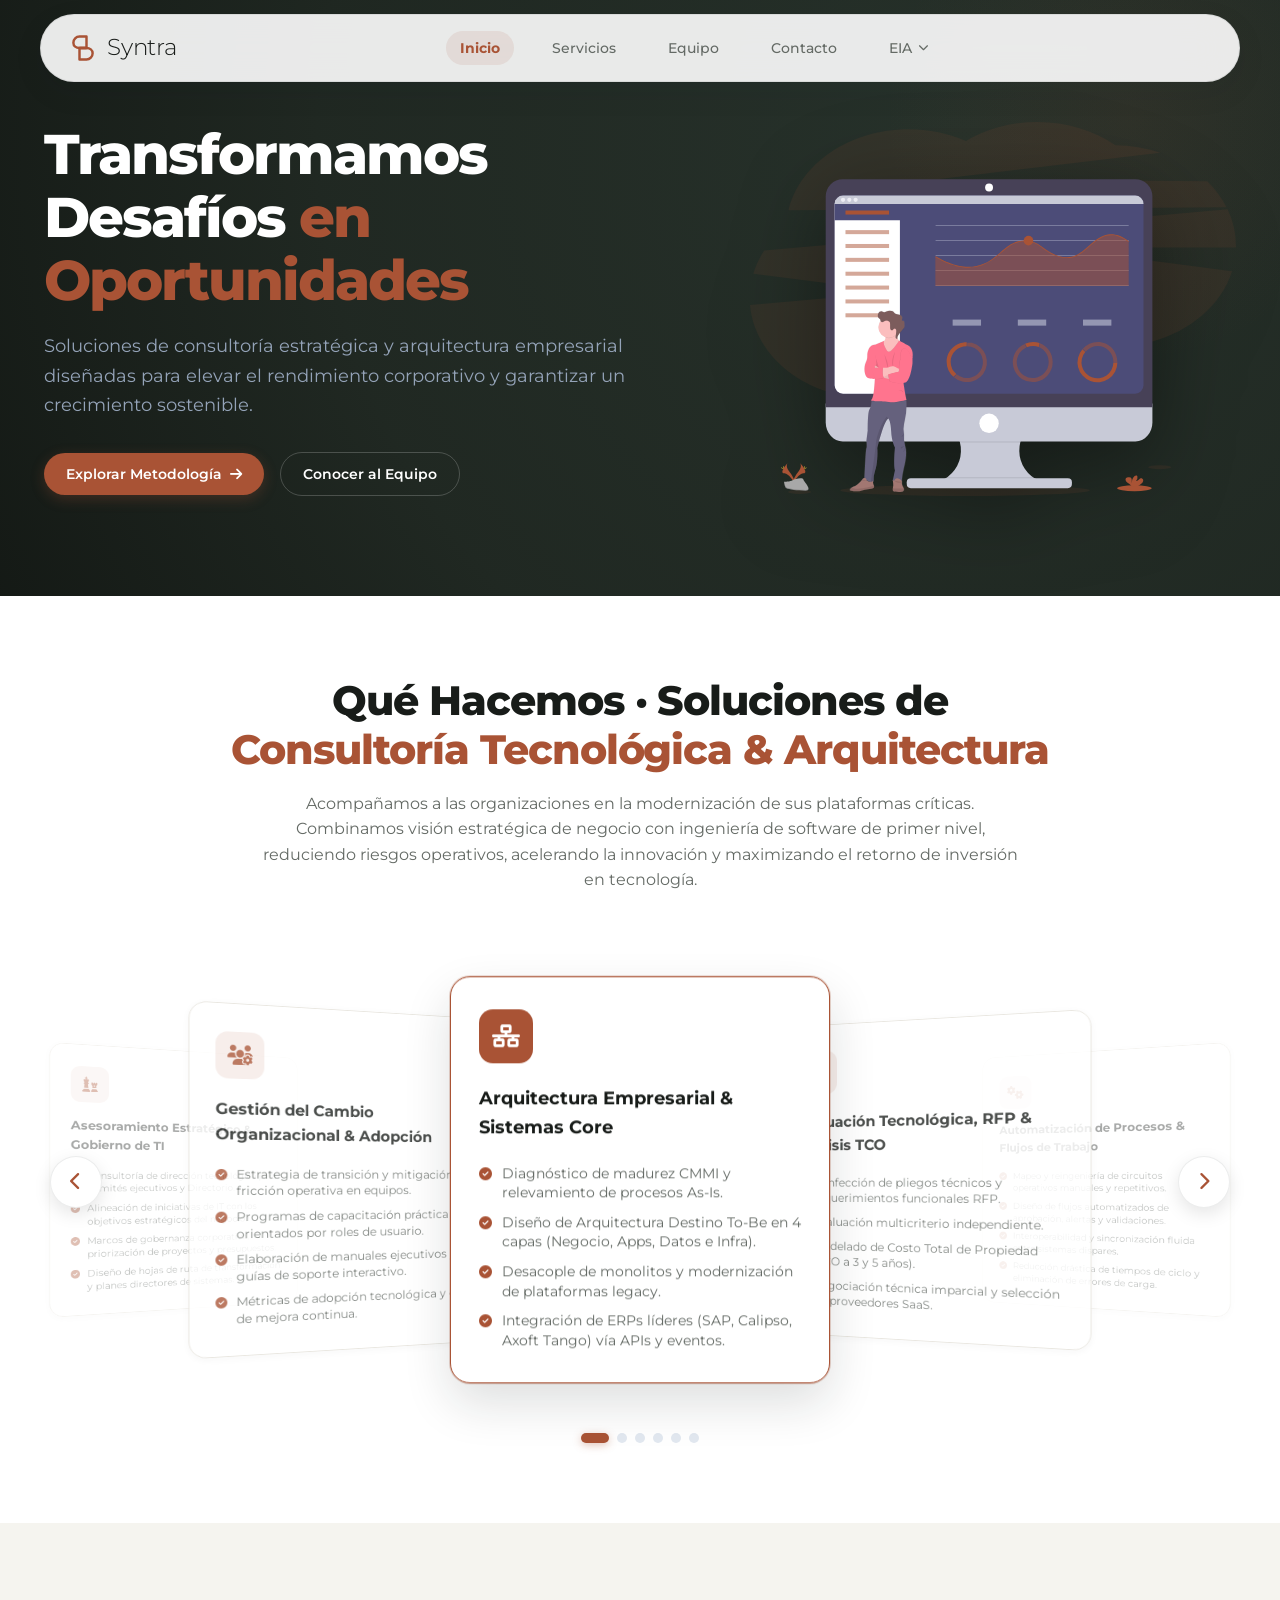
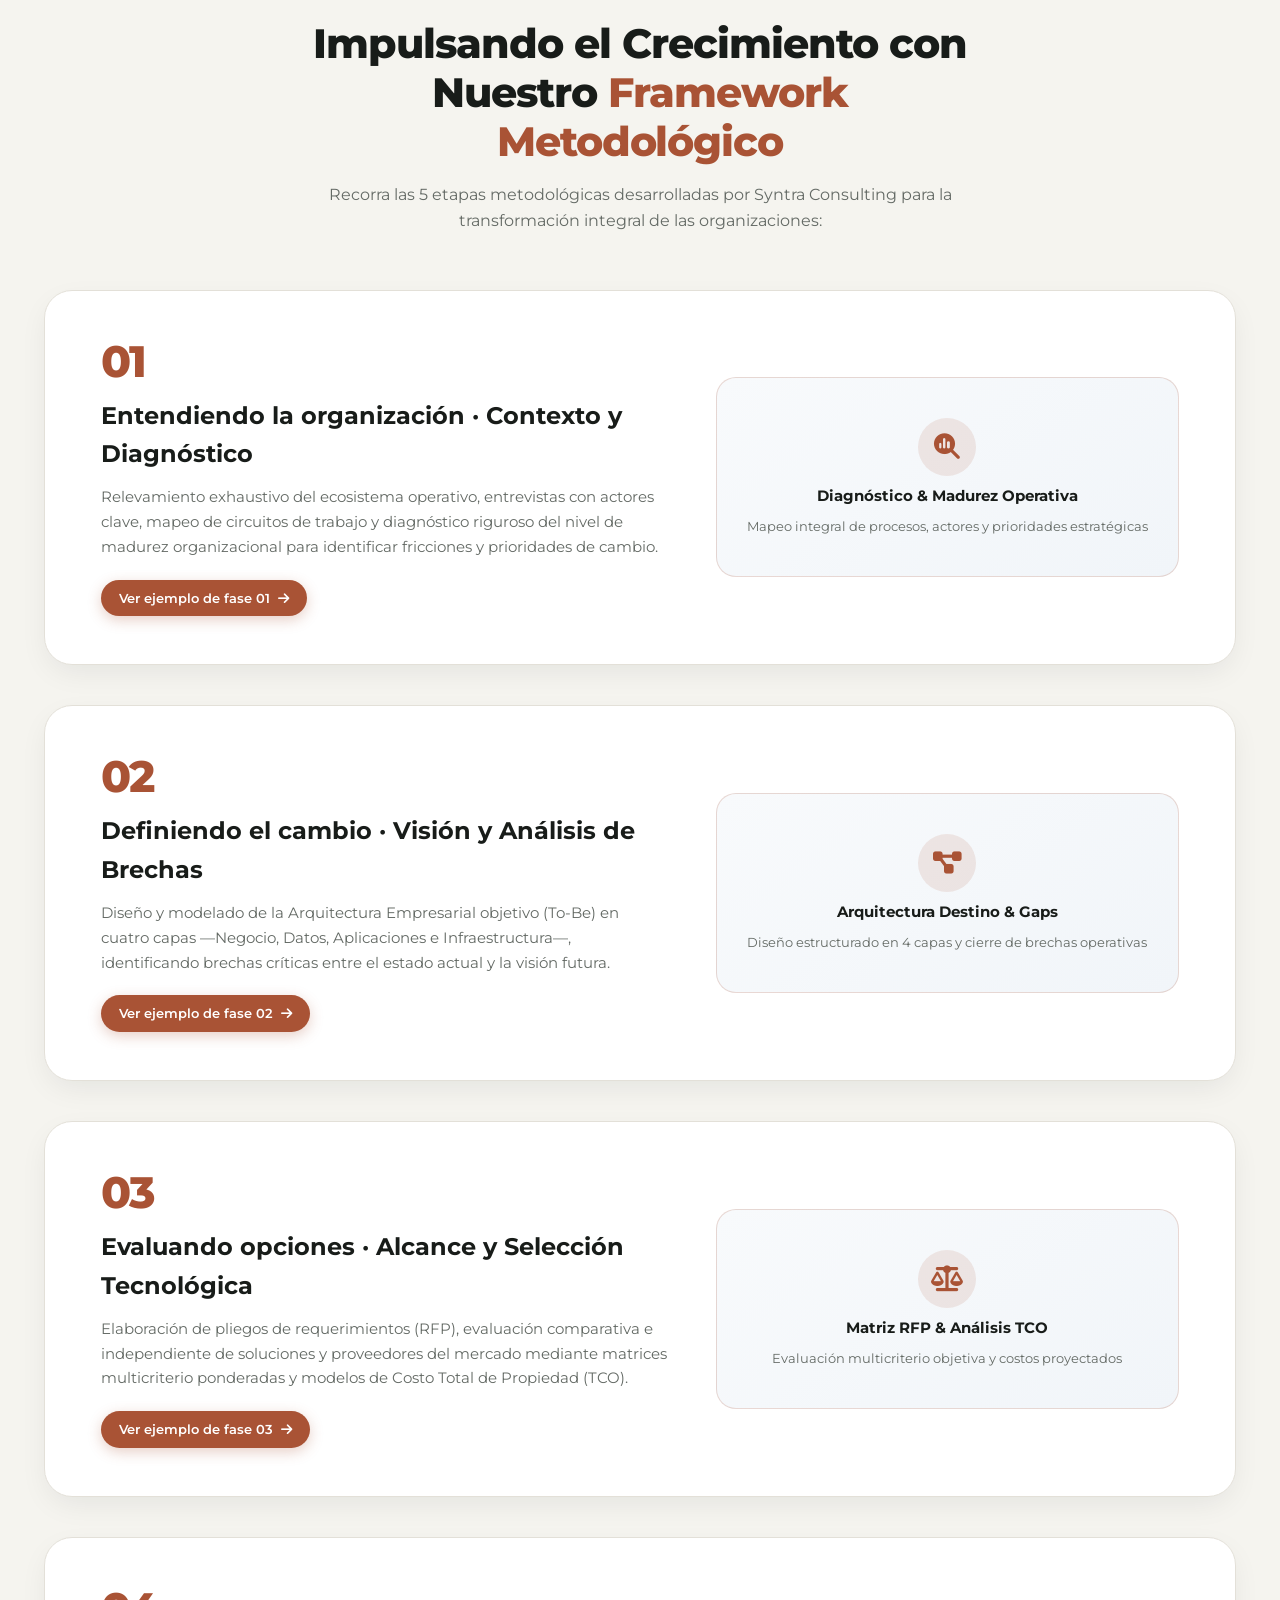
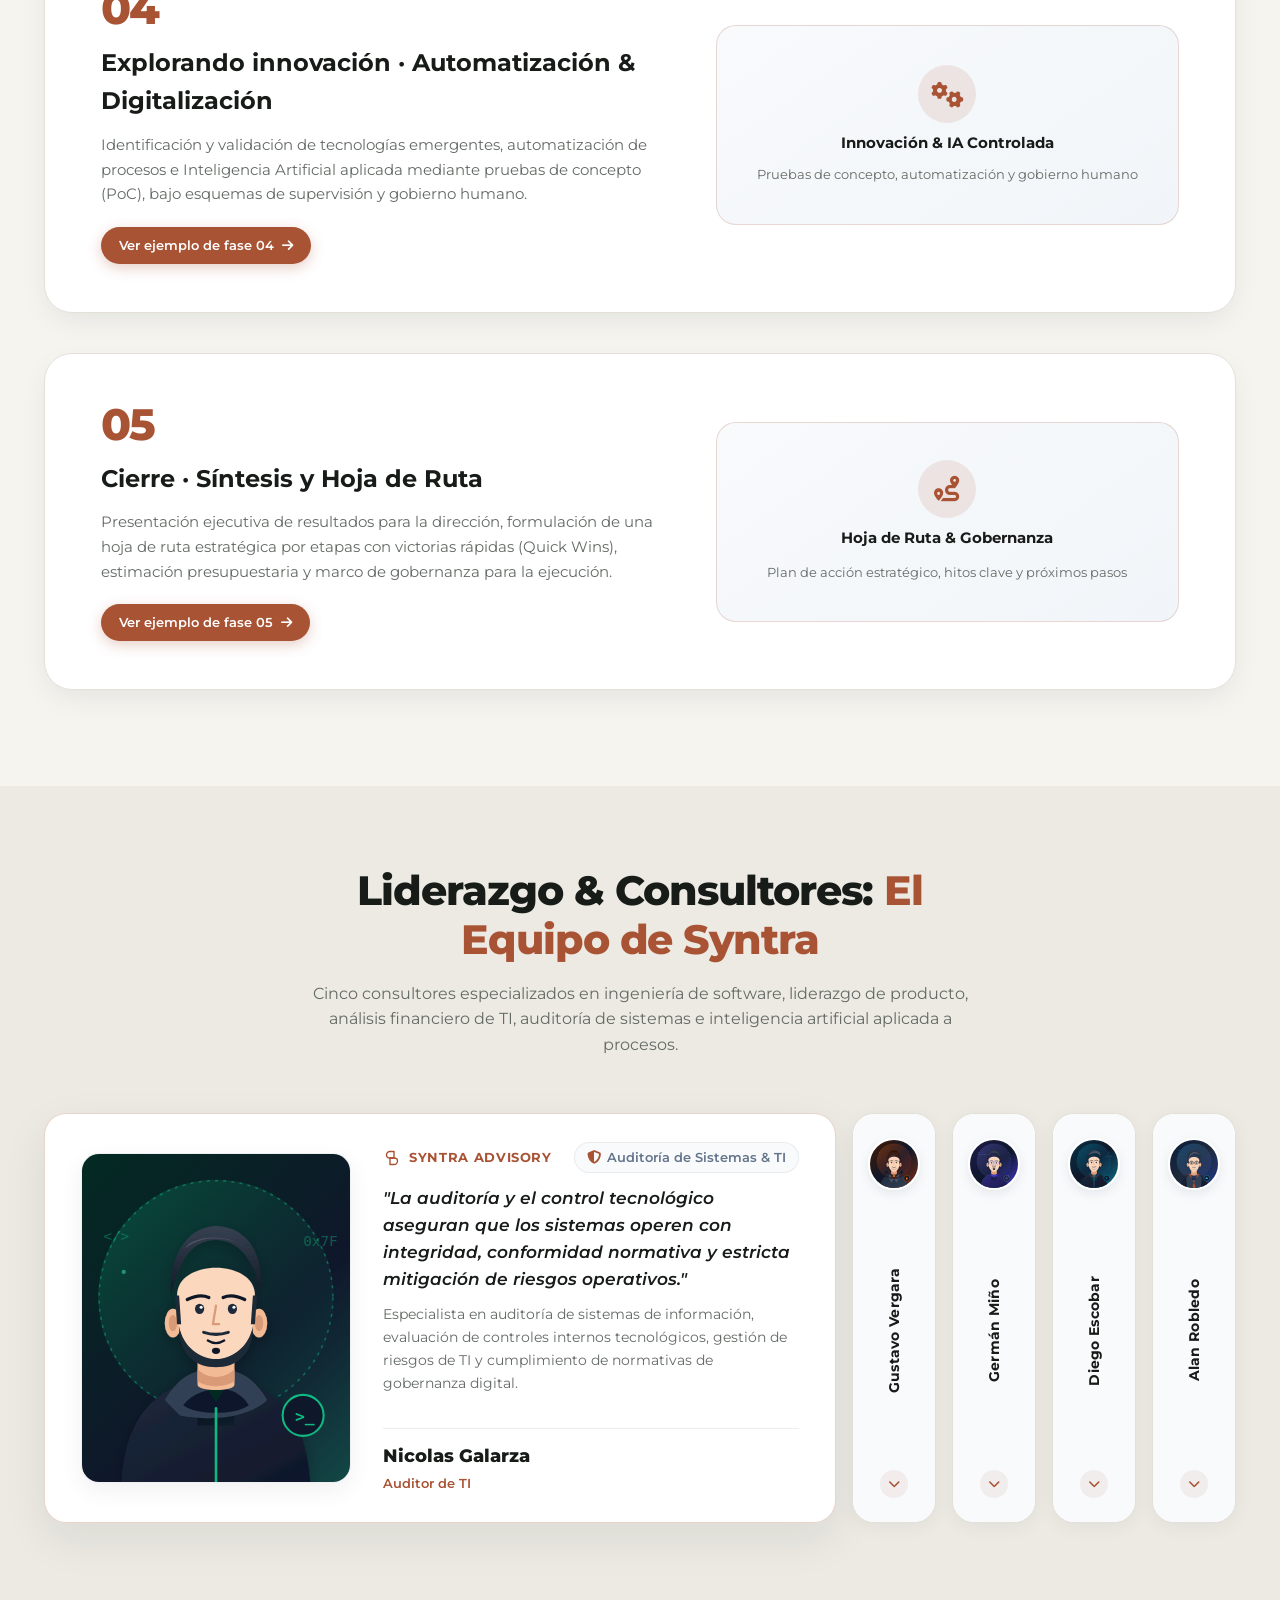
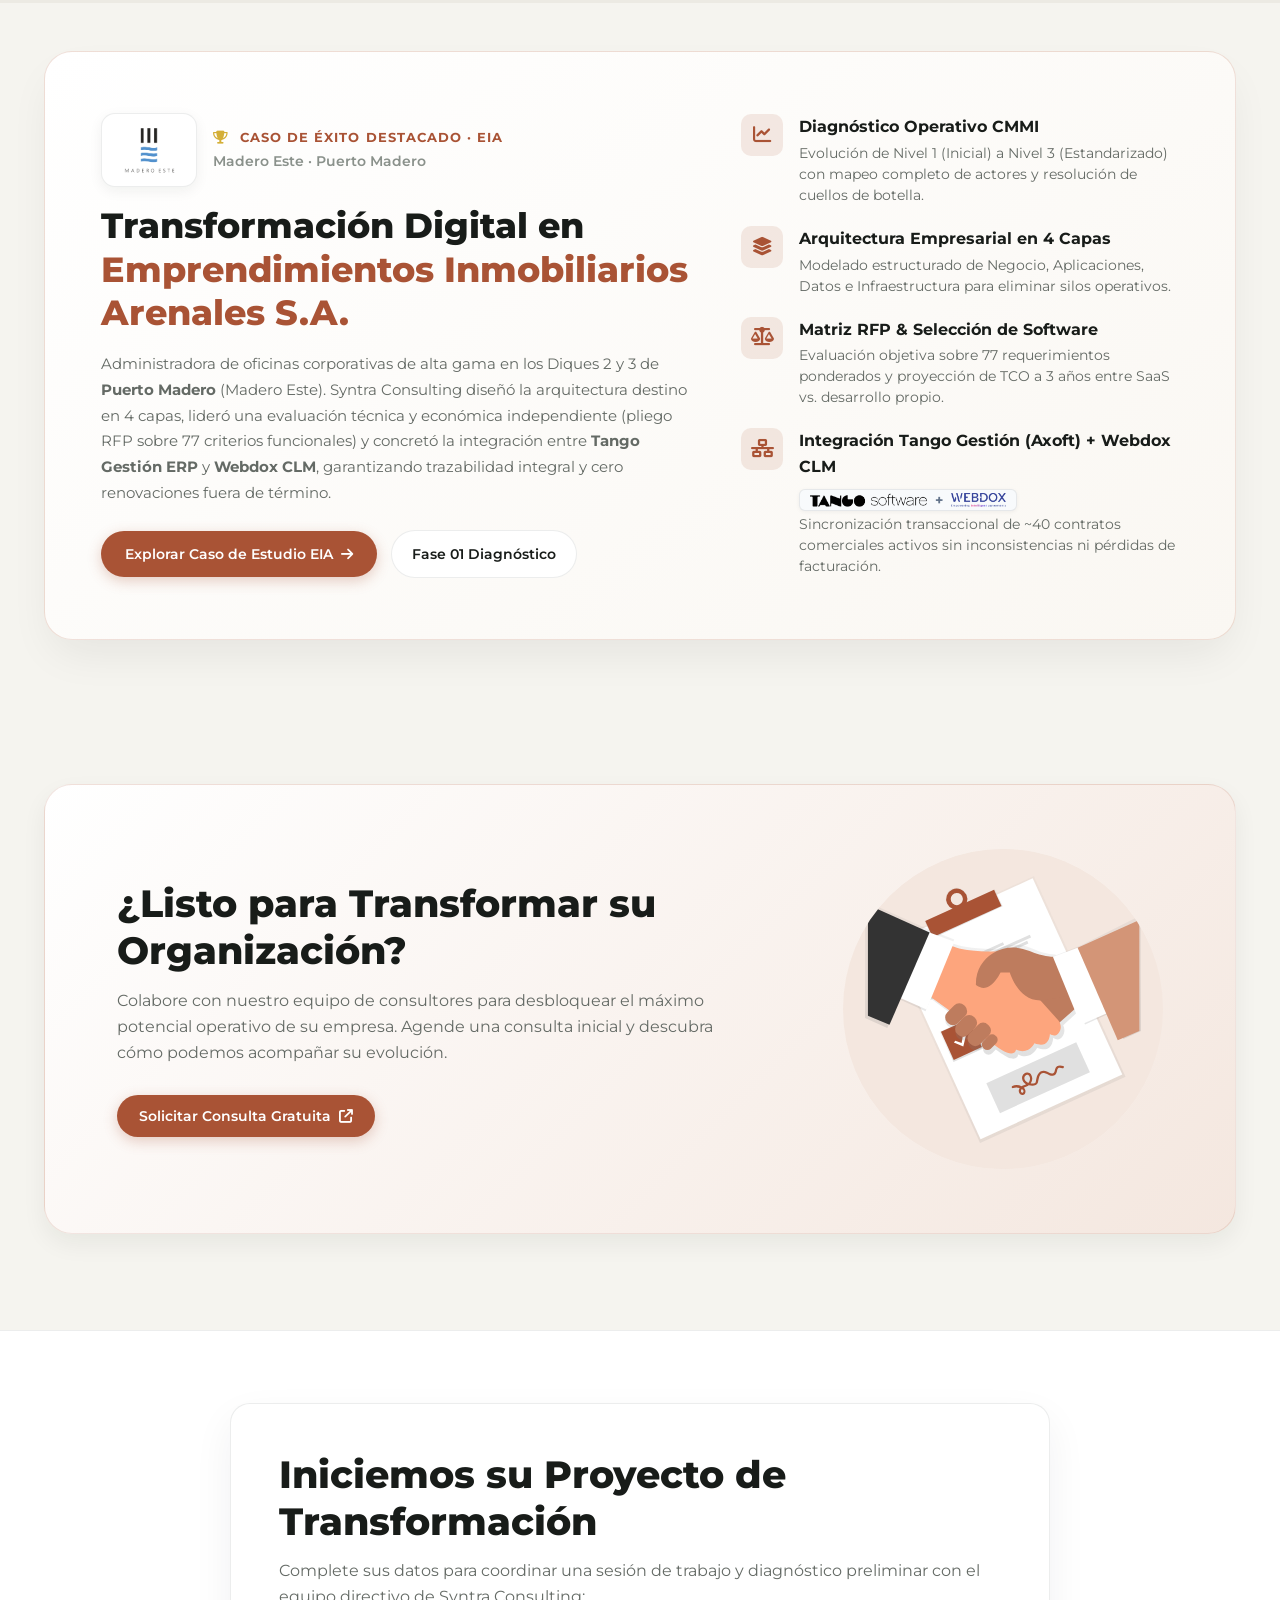
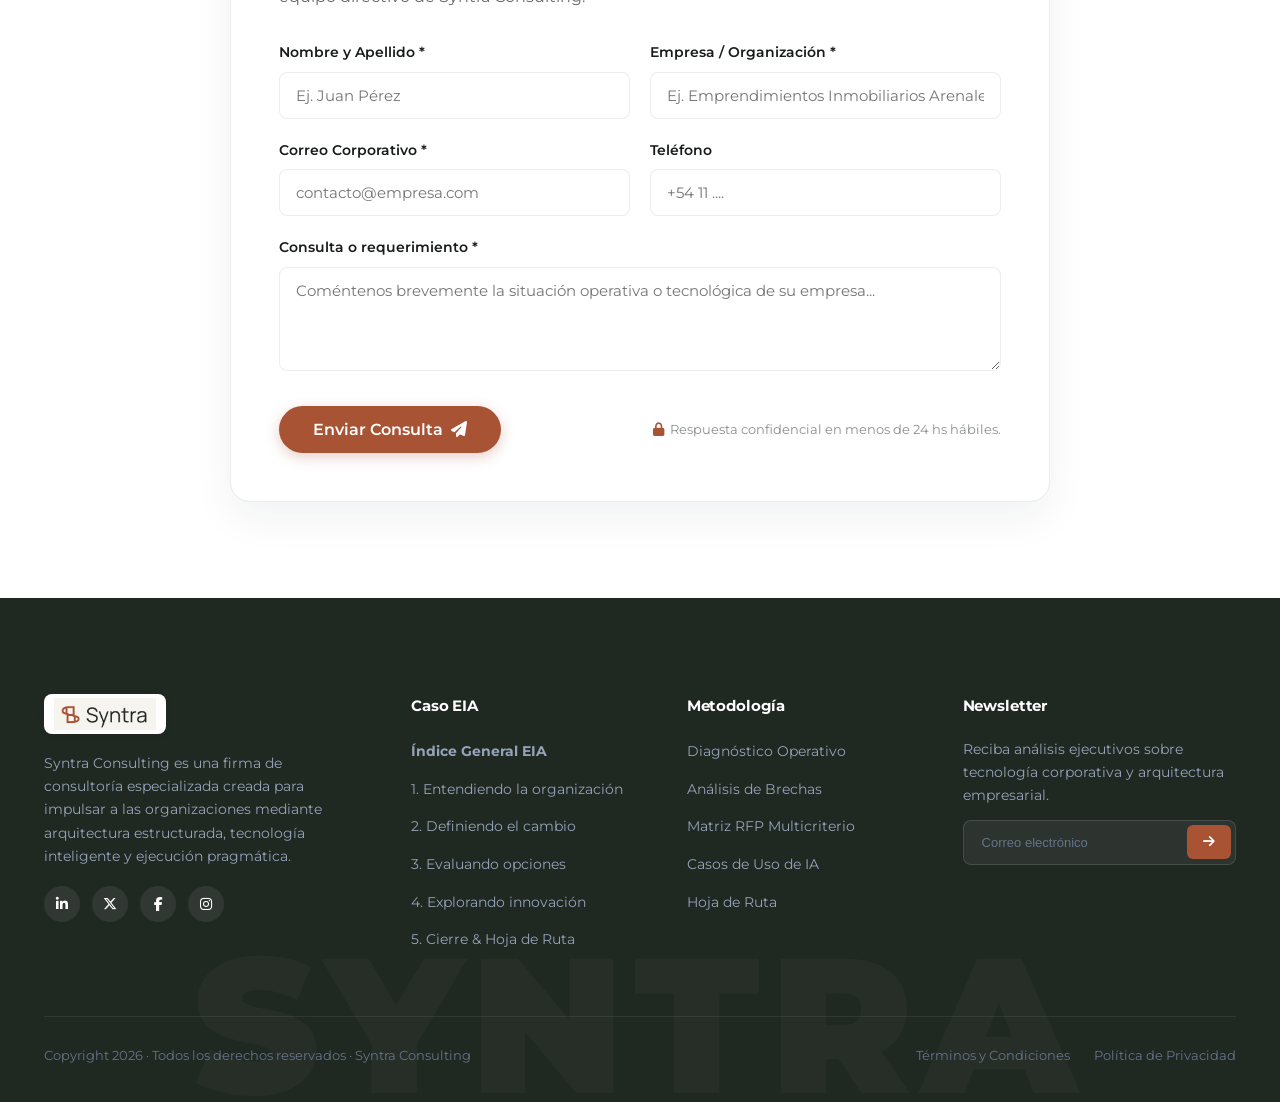
==== commit bfd047ee: "estoo" ====
--- a/index.html
+++ b/index.html
@@ -485,7 +485,7 @@
             Liderazgo & Consultores: <span class="text-blue">El Equipo de Syntra</span>
           </h2>
           <p class="section-subtitle">
-            Cinco consultores especializados en ingeniería de software, arquitectura, producto, ciberseguridad e inteligencia artificial dedicados a resolver los desafíos más complejos de su organización.
+            Cinco consultores especializados en ingeniería de software, liderazgo de producto, análisis financiero de TI, auditoría de sistemas e inteligencia artificial aplicada a procesos.
           </p>
         </div>
 
@@ -497,7 +497,7 @@
               <img src="assets/avatar_nicolas.svg" alt="Nicolas Galarza" class="team-acc-pill-img" loading="lazy">
               <div class="team-acc-pill-info">
                 <span class="team-acc-pill-name">Nicolas Galarza</span>
-                <span class="team-acc-pill-role">Desarrollador Frontend</span>
+                <span class="team-acc-pill-role">Auditor TI</span>
               </div>
               <i class="fa-solid fa-chevron-down team-acc-pill-chevron" aria-hidden="true"></i>
             </div>
@@ -512,19 +512,19 @@
                     <span>Syntra Advisory</span>
                   </div>
                   <div class="team-acc-domain">
-                    <i class="fa-solid fa-code"></i>
-                    <span>Desarrollo Frontend & UX/UI</span>
+                    <i class="fa-solid fa-shield-halved"></i>
+                    <span>Auditoría de Sistemas & TI</span>
                   </div>
                 </div>
                 <blockquote class="team-acc-quote">
-                  "La tecnología más sofisticada carece de impacto si la interfaz no es intuitiva, accesible y de respuesta inmediata para los usuarios de la organización."
+                  "La auditoría y el control tecnológico aseguran que los sistemas operen con integridad, conformidad normativa y estricta mitigación de riesgos operativos."
                 </blockquote>
                 <p class="team-acc-bio">
-                  Especialista en desarrollo frontend moderno, arquitecturas web escalables y diseño de interfaces intuitivas (UX/UI). Enfocado en construir plataformas ágiles, accesibles y con altos estándares de rendimiento visual.
+                  Especialista en auditoría de sistemas de información, evaluación de controles internos tecnológicos, gestión de riesgos de TI y cumplimiento de normativas de gobernanza digital.
                 </p>
                 <div class="team-acc-author">
                   <h3 class="team-acc-name">Nicolas Galarza</h3>
-                  <p class="team-acc-role">Desarrollador Frontend · Especialista UX/UI</p>
+                  <p class="team-acc-role">Auditor de TI</p>
                 </div>
               </div>
             </div>
@@ -536,7 +536,7 @@
               <img src="assets/avatar_gustavo.svg" alt="Gustavo Vergara" class="team-acc-pill-img" loading="lazy">
               <div class="team-acc-pill-info">
                 <span class="team-acc-pill-name">Gustavo Vergara</span>
-                <span class="team-acc-pill-role">Product Owner</span>
+                <span class="team-acc-pill-role">Analista Financiero de TI</span>
               </div>
               <i class="fa-solid fa-chevron-down team-acc-pill-chevron" aria-hidden="true"></i>
             </div>
@@ -551,19 +551,19 @@
                     <span>Syntra Advisory</span>
                   </div>
                   <div class="team-acc-domain">
-                    <i class="fa-solid fa-compass"></i>
-                    <span>Product Management & Estrategia Ágil</span>
+                    <i class="fa-solid fa-chart-line"></i>
+                    <span>Finanzas TI & Evaluación de Proyectos</span>
                   </div>
                 </div>
                 <blockquote class="team-acc-quote">
-                  "El éxito de un producto digital reside en conectar la visión estratégica del negocio con las necesidades reales de los usuarios mediante entregas ágiles de valor."
+                  "La inversión tecnológica estratégica requiere un análisis riguroso de costos, modelos claros de retorno de inversión y una gobernanza financiera transparente."
                 </blockquote>
                 <p class="team-acc-bio">
-                  Líder de producto enfocado en la definición de roadmap, priorización estratégica de valor y alineación interdisciplinaria entre stakeholders de negocio y equipos técnicos de ingeniería.
+                  Especialista en análisis financiero de tecnologías de la información, valuación de proyectos digitales, optimización del costo total de propiedad (TCO) y modelado de ROI.
                 </p>
                 <div class="team-acc-author">
                   <h3 class="team-acc-name">Gustavo Vergara</h3>
-                  <p class="team-acc-role">Product Owner & Estratega de Producto</p>
+                  <p class="team-acc-role">Analista Financiero de TI</p>
                 </div>
               </div>
             </div>
@@ -575,7 +575,7 @@
               <img src="assets/avatar_german.svg" alt="Germán Miño" class="team-acc-pill-img" loading="lazy">
               <div class="team-acc-pill-info">
                 <span class="team-acc-pill-name">Germán Miño</span>
-                <span class="team-acc-pill-role">Analista Funcional</span>
+                <span class="team-acc-pill-role">Ingeniero de Software</span>
               </div>
               <i class="fa-solid fa-chevron-down team-acc-pill-chevron" aria-hidden="true"></i>
             </div>
@@ -590,19 +590,19 @@
                     <span>Syntra Advisory</span>
                   </div>
                   <div class="team-acc-domain">
-                    <i class="fa-solid fa-diagram-project"></i>
-                    <span>Análisis Funcional & Procesos</span>
+                    <i class="fa-solid fa-code"></i>
+                    <span>Ingeniería de Software & Arquitectura</span>
                   </div>
                 </div>
                 <blockquote class="team-acc-quote">
-                  "Un relevamiento exhaustivo y una clara especificación de requerimientos son los cimientos que aseguran implementaciones de software predecibles y exitosas."
+                  "El diseño riguroso y las buenas prácticas de ingeniería de software son los cimientos que transforman requerimientos complejos en arquitecturas escalables y predecibles."
                 </blockquote>
                 <p class="team-acc-bio">
-                  Experto en relevamiento de procesos operativos, especificación de requerimientos de software y traducción de modelos de negocio en arquitecturas funcionales eficientes y verificables.
+                  Ingeniero de software especializado en diseño de arquitecturas de sistemas, integración de plataformas, modernización de software y desarrollo de soluciones técnicas escalables.
                 </p>
                 <div class="team-acc-author">
                   <h3 class="team-acc-name">Germán Miño</h3>
-                  <p class="team-acc-role">Analista Funcional Senior</p>
+                  <p class="team-acc-role">Ingeniero de Software</p>
                 </div>
               </div>
             </div>
@@ -614,7 +614,7 @@
               <img src="assets/avatar_diego.svg" alt="Diego Escobar" class="team-acc-pill-img" loading="lazy">
               <div class="team-acc-pill-info">
                 <span class="team-acc-pill-name">Diego Escobar</span>
-                <span class="team-acc-pill-role">Especialista en Auditoría y Ciberseguridad</span>
+                <span class="team-acc-pill-role">Especialista en IA y Automatización de Procesos</span>
               </div>
               <i class="fa-solid fa-chevron-down team-acc-pill-chevron" aria-hidden="true"></i>
             </div>
@@ -629,19 +629,19 @@
                     <span>Syntra Advisory</span>
                   </div>
                   <div class="team-acc-domain">
-                    <i class="fa-solid fa-shield-halved"></i>
-                    <span>Auditoría TI & Ciberseguridad</span>
+                    <i class="fa-solid fa-robot"></i>
+                    <span>Inteligencia Artificial & Automatización de Procesos</span>
                   </div>
                 </div>
                 <blockquote class="team-acc-quote">
-                  "La seguridad de la información y la conformidad normativa no son obstáculos para el negocio, sino el blindaje indispensable para su continuidad y crecimiento sostenible."
+                  "La inteligencia artificial generativa y la automatización inteligente multiplican la capacidad operativa cuando se integran con gobernanza rigurosa y supervisión humana."
                 </blockquote>
                 <p class="team-acc-bio">
-                  Especialista en auditoría de sistemas de información, gestión de riesgos tecnológicos, ciberseguridad corporativa y cumplimiento normativo de protección de datos personales.
+                  Especialista en automatización de procesos, diseño de flujos inteligentes, integración de modelos de IA generativa y arquitecturas operativas seguras con supervisión humana.
                 </p>
                 <div class="team-acc-author">
                   <h3 class="team-acc-name">Diego Escobar</h3>
-                  <p class="team-acc-role">Especialista en Auditoría TI & Ciberseguridad</p>
+                  <p class="team-acc-role">Especialista en IA y Automatización de Procesos</p>
                 </div>
               </div>
             </div>
@@ -653,7 +653,7 @@
               <img src="assets/avatar_alan.svg" alt="Alan Robledo" class="team-acc-pill-img" loading="lazy">
               <div class="team-acc-pill-info">
                 <span class="team-acc-pill-name">Alan Robledo</span>
-                <span class="team-acc-pill-role">IA & Automatización</span>
+                <span class="team-acc-pill-role">Product Owner</span>
               </div>
               <i class="fa-solid fa-chevron-down team-acc-pill-chevron" aria-hidden="true"></i>
             </div>
@@ -668,19 +668,19 @@
                     <span>Syntra Advisory</span>
                   </div>
                   <div class="team-acc-domain">
-                    <i class="fa-solid fa-robot"></i>
-                    <span>Inteligencia Artificial & Automatización</span>
+                    <i class="fa-solid fa-compass"></i>
+                    <span>Product Ownership & Estrategia Ágil</span>
                   </div>
                 </div>
                 <blockquote class="team-acc-quote">
-                  "La inteligencia artificial generativa y la automatización inteligente multiplican la capacidad operativa cuando se implementan con gobernanza rigurosa y supervisión humana."
+                  "El valor real de un producto digital se construye conectando la visión estratégica del negocio con las necesidades del usuario mediante entregas continuas y priorización ágil."
                 </blockquote>
                 <p class="team-acc-bio">
-                  Especialista en diseño de pipelines de automatización, integración de modelos de IA generativa, procesamiento documental inteligente y arquitecturas seguras Human-in-the-Loop.
+                  Product Owner enfocado en la definición de roadmap, priorización estratégica de valor, gobernanza de backlog y alineación continua entre stakeholders de negocio y equipos de ingeniería.
                 </p>
                 <div class="team-acc-author">
                   <h3 class="team-acc-name">Alan Robledo</h3>
-                  <p class="team-acc-role">Líder en IA & Automatización de Procesos</p>
+                  <p class="team-acc-role">Product Owner & Estratega de Producto</p>
                 </div>
               </div>
             </div>
--- a/styles.css
+++ b/styles.css
@@ -2053,15 +2053,18 @@
   box-shadow: 0 4px 20px rgba(15, 23, 42, 0.05);
   overflow: hidden;
   cursor: pointer;
-  flex: 0 0 76px;
-  transition: flex 0.5s cubic-bezier(0.25, 1, 0.5, 1), box-shadow 0.3s ease, border-color 0.3s ease, transform 0.3s ease;
+  flex: 0 0 84px;
+  transition: flex 0.55s cubic-bezier(0.4, 0, 0.2, 1), box-shadow 0.3s ease, border-color 0.3s ease;
   user-select: none;
 }
 
 .team-acc-card:hover:not(.is-active) {
-  transform: translateY(-4px);
-  box-shadow: 0 10px 28px rgba(169, 83, 53, 0.14);
-  border-color: rgba(169, 83, 53, 0.35);
+  box-shadow: 0 8px 24px rgba(169, 83, 53, 0.12);
+  border-color: rgba(169, 83, 53, 0.4);
+}
+
+.team-acc-card:hover:not(.is-active) .team-acc-pill-img {
+  transform: scale(1.08);
 }
 
 .team-acc-card.is-active {
@@ -2079,11 +2082,13 @@
   width: 100%;
   height: 100%;
   display: flex;
-  align-items: center;
-  justify-content: center;
+  flex-direction: column;
+  align-items: center;
+  justify-content: space-between;
+  padding: 24px 8px;
   overflow: hidden;
   border-radius: 20px;
-  transition: opacity 0.25s ease;
+  transition: opacity 0.12s ease;
   z-index: 2;
   background-color: #F8FAFC;
 }
@@ -2095,24 +2100,52 @@
 }
 
 .team-acc-pill-img {
-  position: absolute;
-  inset: 0;
-  width: 100%;
-  height: 100%;
+  position: static;
+  width: 52px;
+  height: 52px;
+  border-radius: 50%;
   object-fit: cover;
-  object-position: center 25%;
-  transition: transform 0.4s ease;
-}
-
-.team-acc-card:hover .team-acc-pill-img {
-  transform: scale(1.06);
-}
-
-.team-acc-pill-info,
-.team-acc-pill-name,
-.team-acc-pill-role,
+  object-position: center top;
+  border: 2px solid #FFFFFF;
+  box-shadow: 0 4px 12px rgba(15, 23, 42, 0.08);
+  flex-shrink: 0;
+  transition: transform 0.3s ease;
+}
+
+.team-acc-pill-info {
+  display: flex;
+  flex-direction: column;
+  align-items: center;
+  justify-content: center;
+  margin: auto 0;
+}
+
+.team-acc-pill-name {
+  display: block;
+  writing-mode: vertical-rl;
+  transform: rotate(180deg);
+  font-size: 0.875rem;
+  font-weight: 700;
+  color: var(--text-main);
+  letter-spacing: 0.02em;
+  white-space: nowrap;
+}
+
+.team-acc-pill-role {
+  display: none;
+}
+
 .team-acc-pill-chevron {
-  display: none;
+  display: flex;
+  align-items: center;
+  justify-content: center;
+  width: 28px;
+  height: 28px;
+  border-radius: 50%;
+  background: rgba(169, 83, 53, 0.08);
+  color: var(--primary-blue);
+  font-size: 0.75rem;
+  flex-shrink: 0;
 }
 
 /* Expanded View */
@@ -2124,7 +2157,7 @@
   padding: 28px 36px;
   opacity: 0;
   visibility: hidden;
-  transition: opacity 0.35s ease 0.12s;
+  transition: opacity 0.35s ease 0.22s;
   min-width: 560px;
   width: 100%;
 }
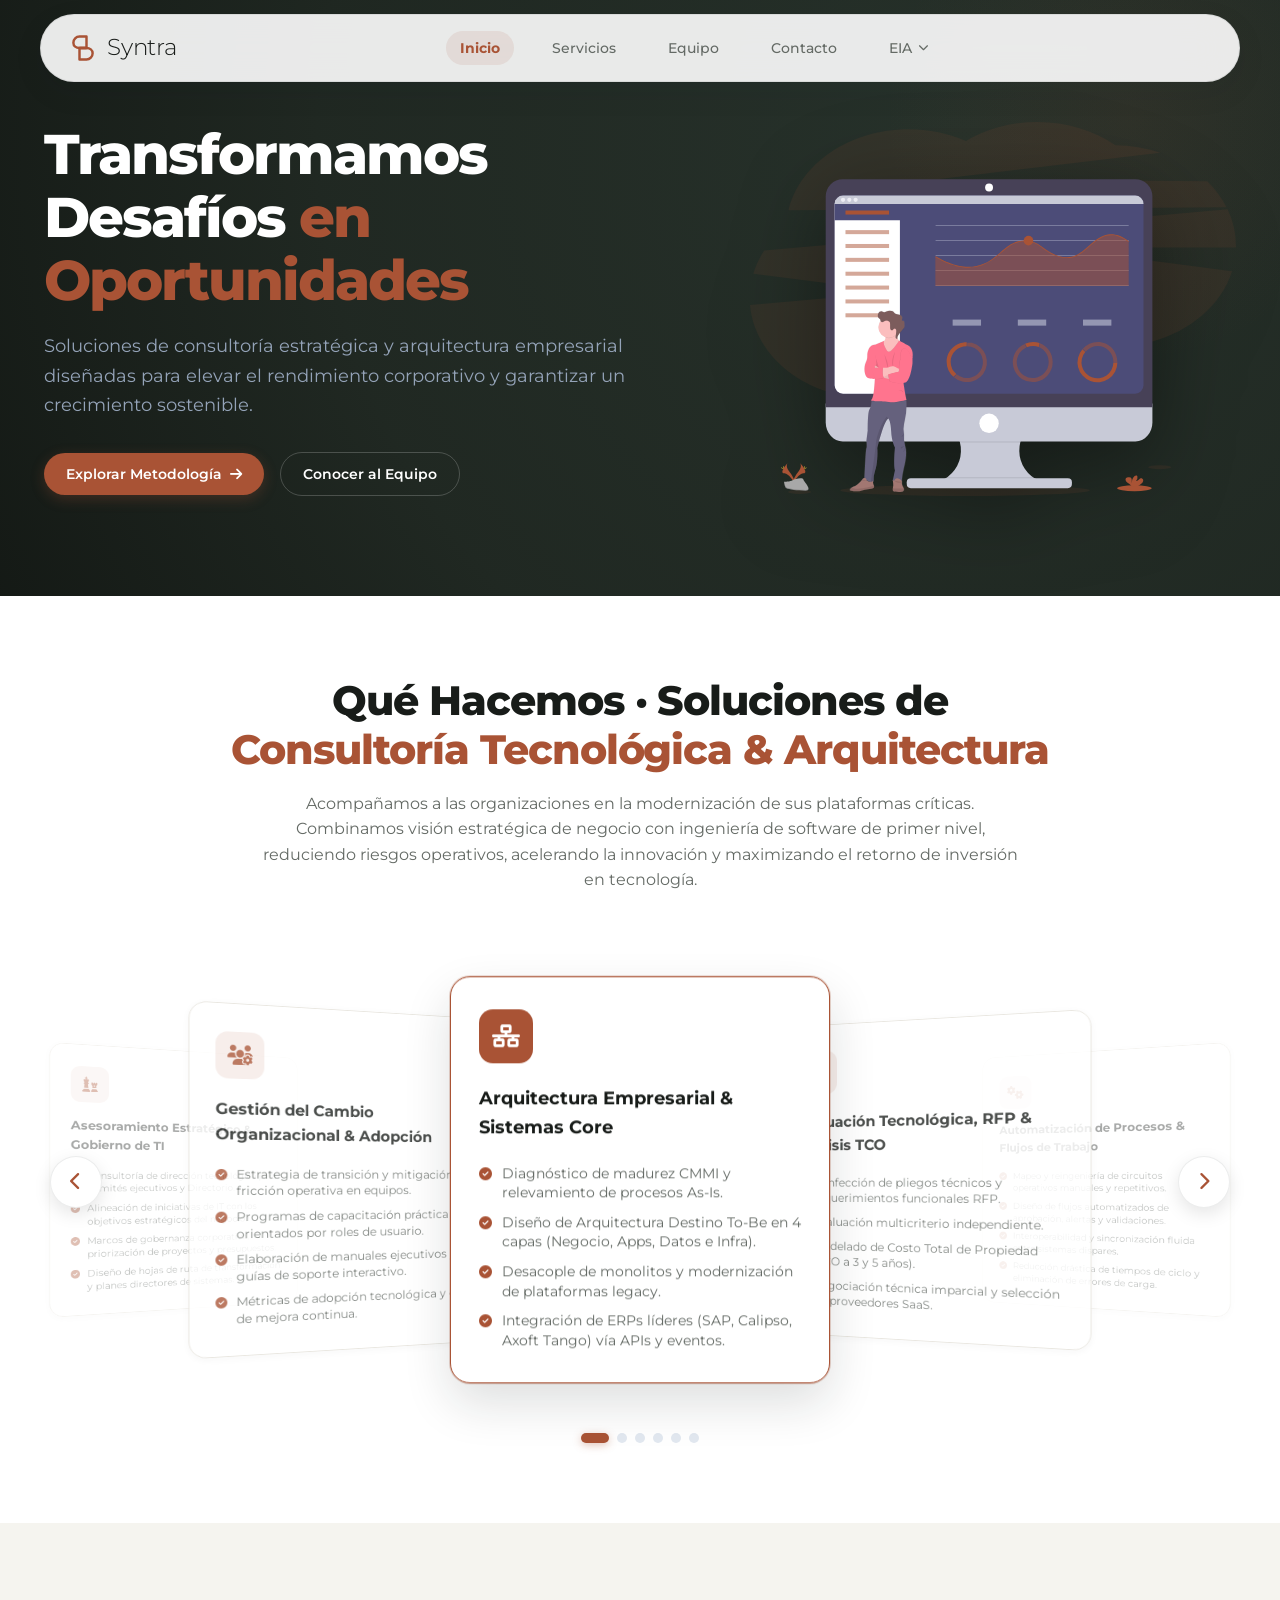
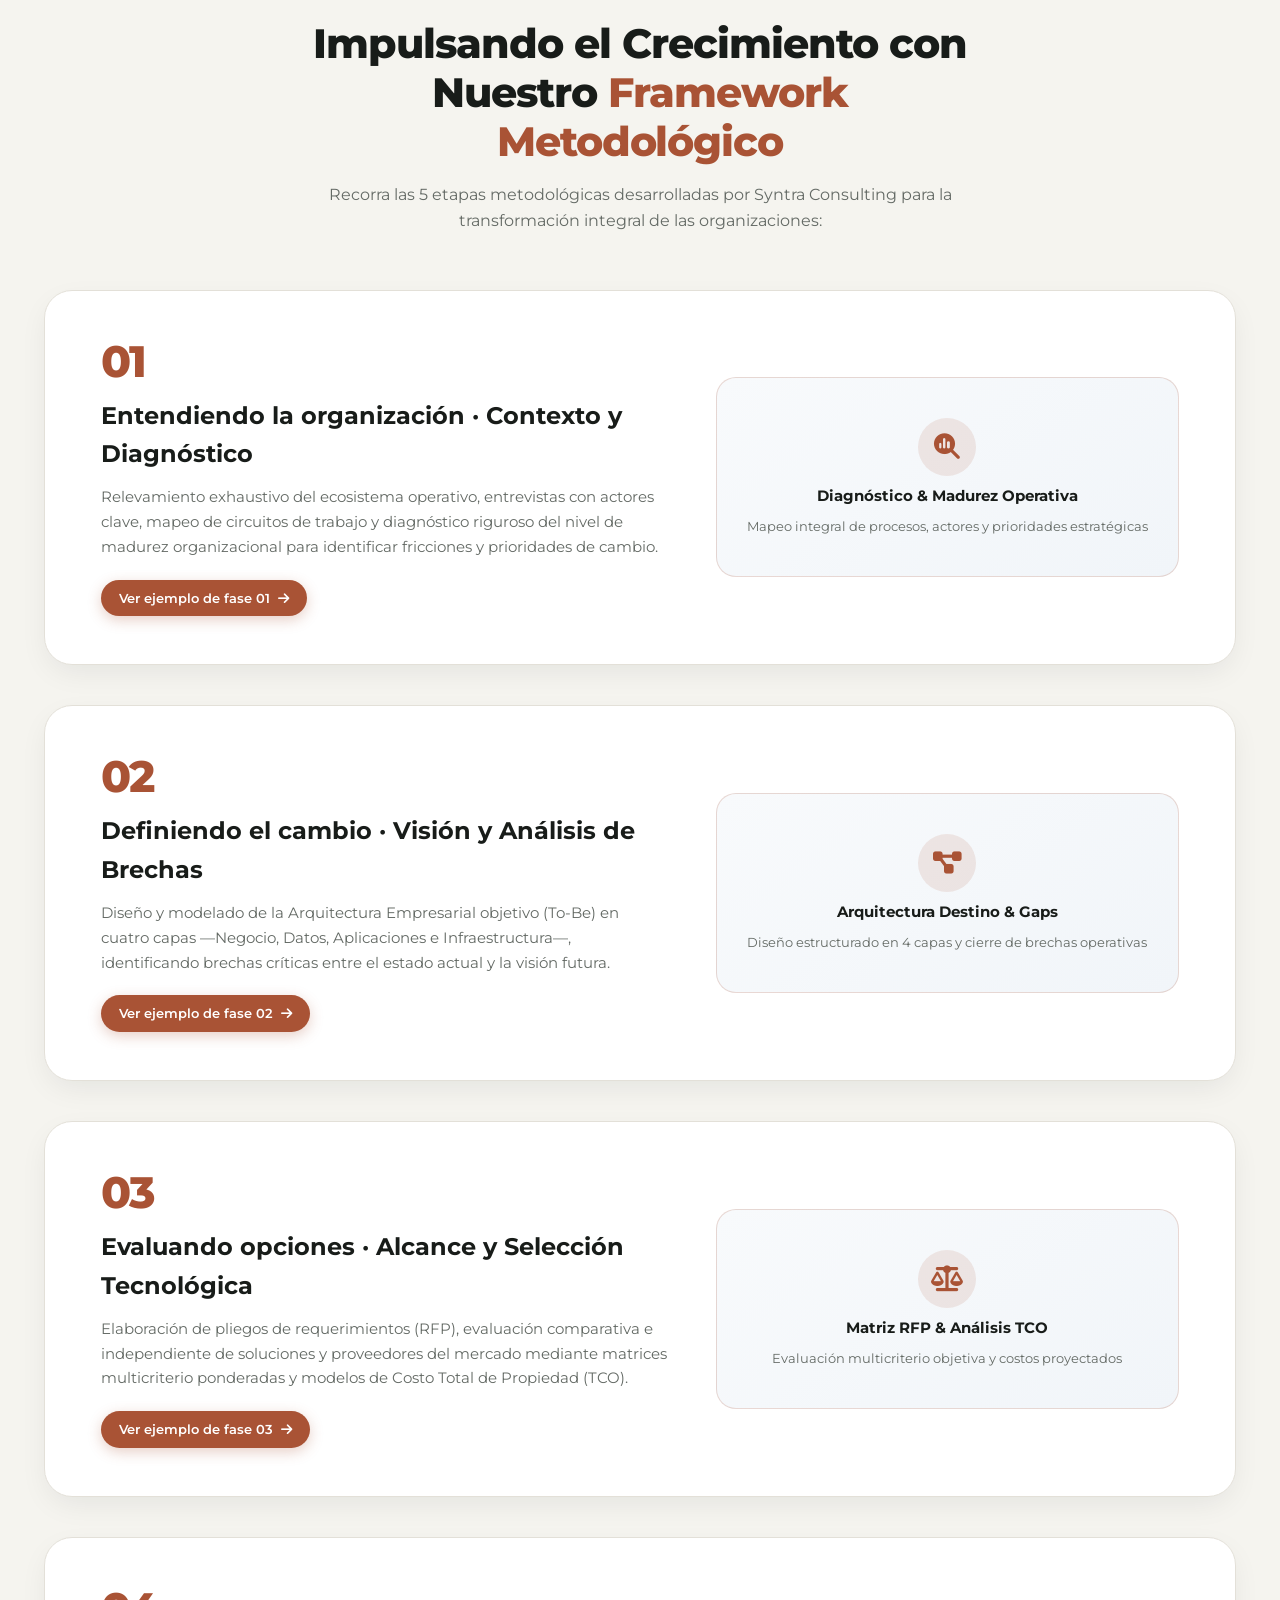
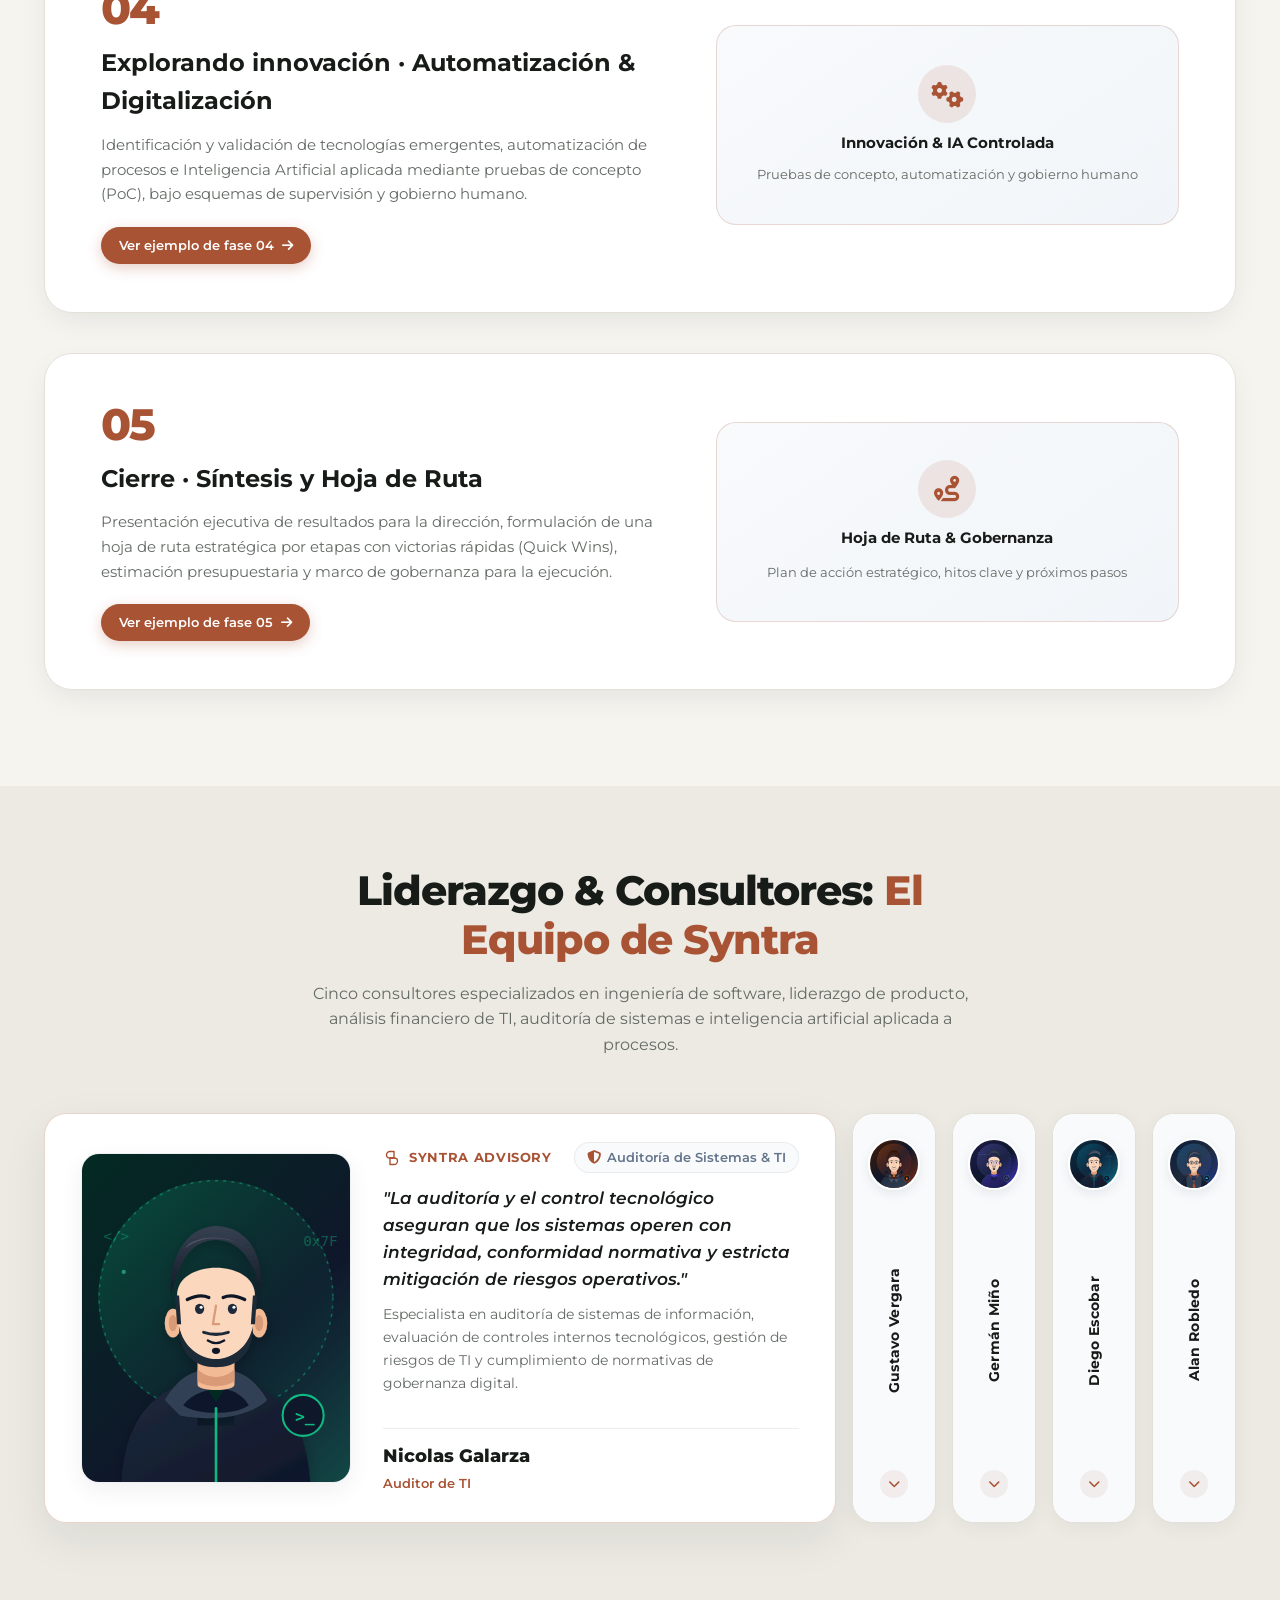
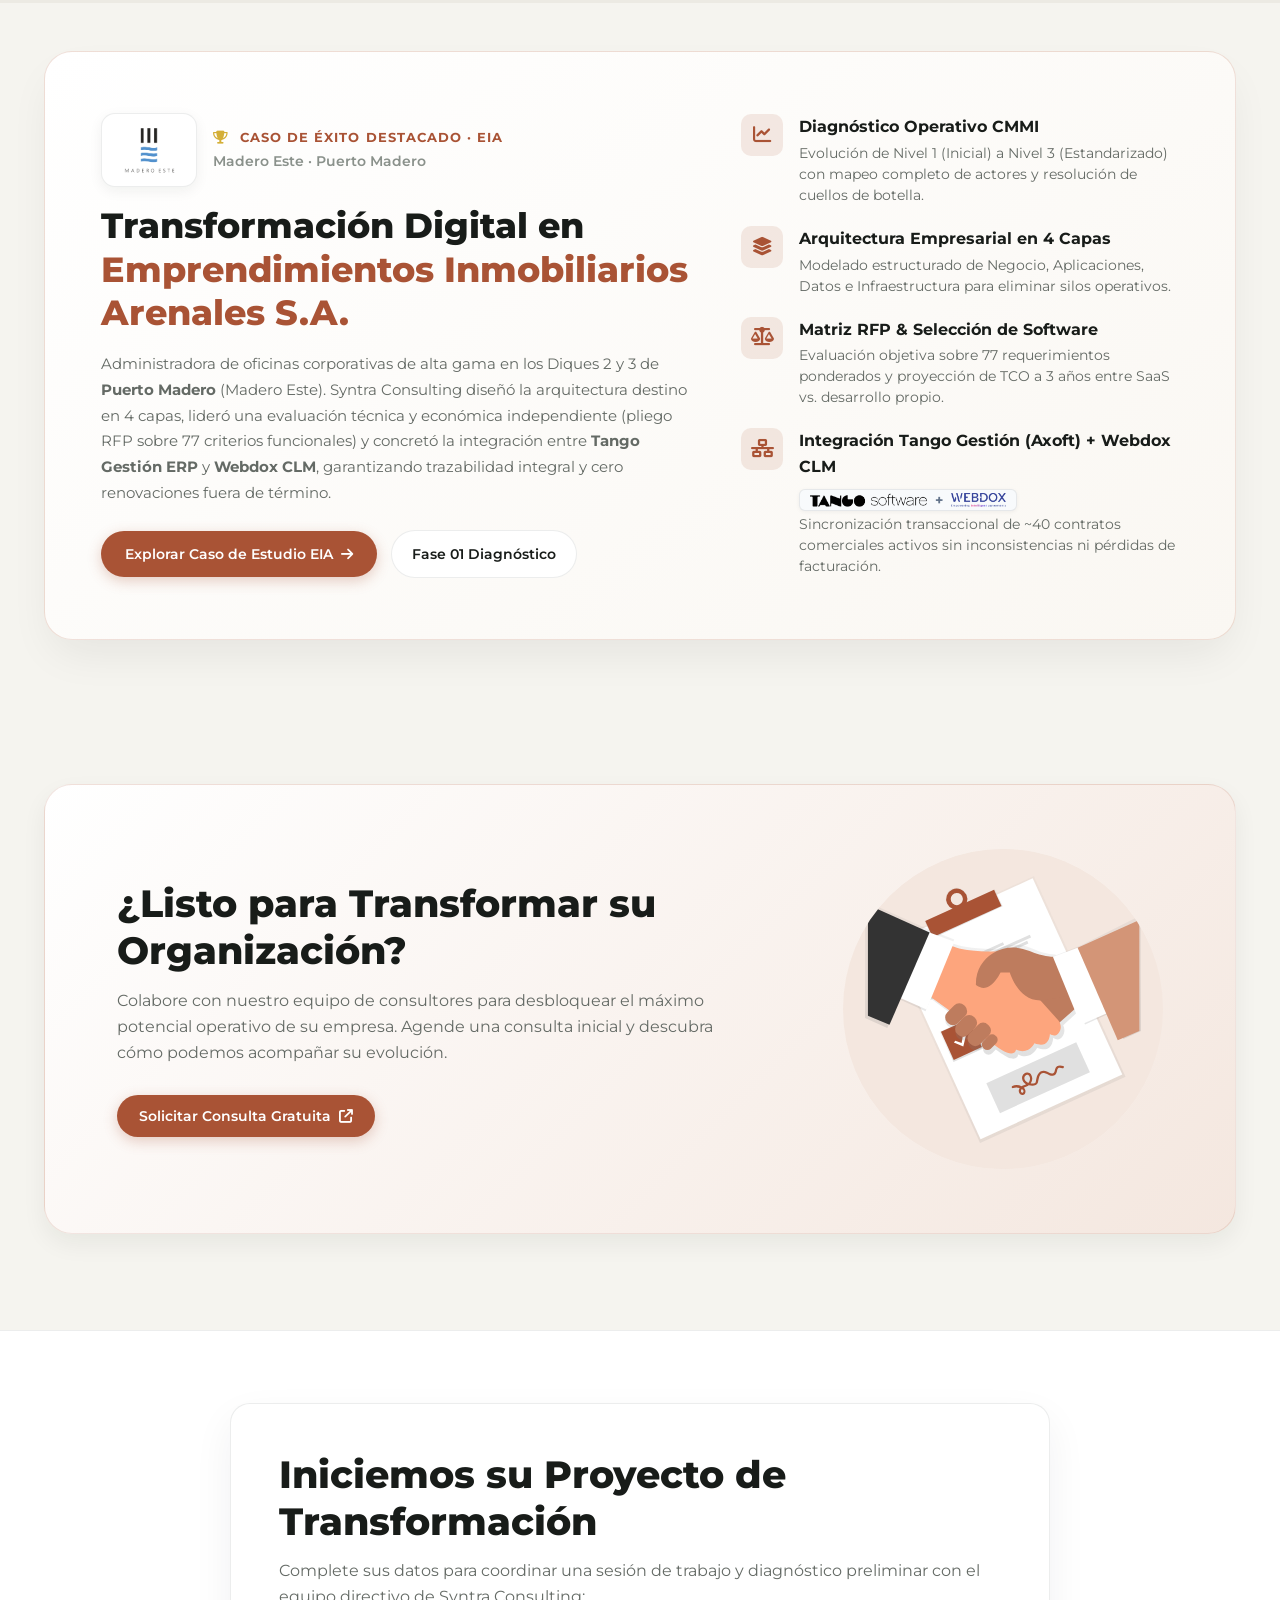
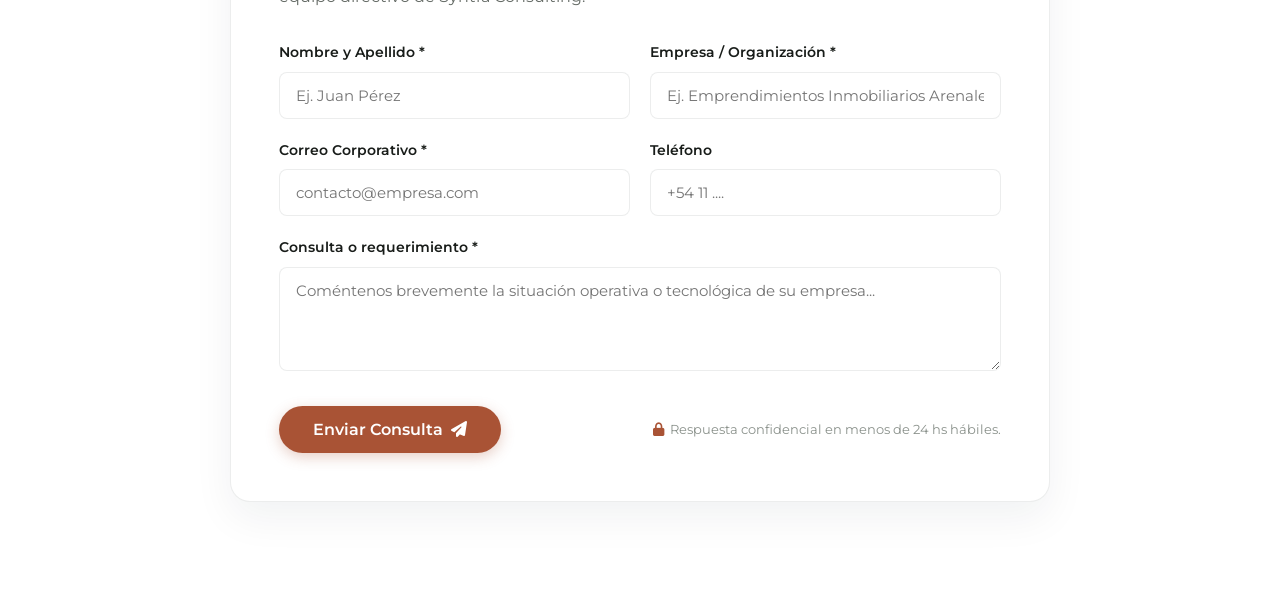
==== commit 6cf20e40: "contraseña agregada" ====
--- a/index.html
+++ b/index.html
@@ -16,6 +16,26 @@
 
   <link rel="stylesheet" href="styles.css">
   <link rel="icon" type="image/svg+xml" href="assets/logo-symbol.svg">
+
+  <!-- EIA Session Fast Auth Guard (Anti-Flicker) -->
+  <script>
+    (function() {
+      function checkAuth() {
+        var c = document.cookie.split(';');
+        for (var i = 0; i < c.length; i++) {
+          var pair = c[i].trim().split('=');
+          if (pair[0] === 'eia_session' && pair[1] === 'authenticated') return true;
+        }
+        try { if (localStorage.getItem('eia_session') === 'authenticated') return true; } catch(e){}
+        return false;
+      }
+      if (checkAuth()) {
+        document.documentElement.classList.add('eia-auth-granted');
+      } else {
+        document.documentElement.classList.add('eia-auth-denied');
+      }
+    })();
+  </script>
 </head>
 <body>
 
@@ -69,6 +89,10 @@
                 <i class="fa-solid fa-flag-checkered"></i>
                 <span>5. Síntesis, Cierre y Hoja de Ruta</span>
               </a>
+              <button type="button" class="nav-dropdown-item nav-dropdown-logout eia-logout-btn" title="Cerrar sesión de EIA">
+                <i class="fa-solid fa-arrow-right-from-bracket"></i>
+                <span>Cerrar sesión EIA</span>
+              </button>
             </div>
           </li>
         </ul>
@@ -76,6 +100,11 @@
 
       <!-- Actions -->
       <div class="header-actions">
+        <button type="button" class="nav-logout-btn eia-logout-btn" title="Cerrar sesión de EIA" aria-label="Cerrar sesión de EIA">
+          <i class="fa-solid fa-arrow-right-from-bracket"></i>
+          <span>Cerrar sesión</span>
+        </button>
+
         <button class="mobile-toggle" aria-label="Abrir menú" aria-expanded="false">
           <span></span>
           <span></span>
--- a/styles.css
+++ b/styles.css
@@ -2308,123 +2308,151 @@
 /* Mobile responsive accordion (Clean vertical stacked cards) */
 @media (max-width: 860px) {
   .team-accordion {
+    display: flex;
     flex-direction: column;
     min-height: auto;
+    height: auto;
     gap: 12px;
-    margin-top: 32px;
+    margin-top: 28px;
+    width: 100%;
   }
 
   .team-acc-card {
-    flex: none;
-    width: 100%;
-    min-height: auto;
-    border-radius: 18px;
+    flex: none !important;
+    width: 100% !important;
+    min-height: auto !important;
+    height: auto !important;
+    border-radius: 16px;
+    background: #FFFFFF;
+    border: 1px solid var(--border-card, rgba(0, 0, 0, 0.08));
     box-shadow: 0 2px 10px rgba(15, 23, 42, 0.04);
+    overflow: hidden;
+    transition: box-shadow 0.25s ease, border-color 0.25s ease;
+    cursor: pointer;
   }
 
   .team-acc-card:hover:not(.is-active) {
     transform: none;
-    box-shadow: 0 4px 14px rgba(15, 23, 42, 0.06);
+    box-shadow: 0 4px 14px rgba(15, 23, 42, 0.07);
+    border-color: rgba(169, 83, 53, 0.3);
   }
 
   .team-acc-card.is-active {
-    flex: none;
-    box-shadow: 0 8px 24px rgba(169, 83, 53, 0.09);
-    border-color: rgba(169, 83, 53, 0.35);
+    flex: none !important;
+    box-shadow: 0 6px 20px rgba(169, 83, 53, 0.09);
+    border-color: var(--primary-blue, #A95335);
   }
 
   /* Pill row acts as touch-friendly accordion header */
   .team-acc-pill {
-    position: relative;
-    inset: auto;
-    width: 100%;
-    height: auto;
-    min-height: 70px;
-    display: flex;
-    flex-direction: row;
-    align-items: center;
-    justify-content: flex-start;
-    padding: 12px 16px;
+    position: relative !important;
+    inset: auto !important;
+    width: 100% !important;
+    height: auto !important;
+    min-height: 68px;
+    display: flex !important;
+    flex-direction: row !important;
+    align-items: center !important;
+    justify-content: flex-start !important;
+    padding: 12px 16px !important;
     gap: 14px;
-    border-radius: 18px;
+    border-radius: 16px;
     background-color: #FFFFFF;
     transition: background-color 0.25s ease, border-radius 0.25s ease;
     z-index: 1;
     opacity: 1 !important;
     visibility: visible !important;
     pointer-events: auto !important;
+    box-sizing: border-box !important;
   }
 
   .team-acc-card.is-active .team-acc-pill {
     background-color: #FFF9F6;
-    border-bottom: 1px solid var(--border-subtle);
-    border-radius: 18px 18px 0 0;
+    border-bottom: 1px solid var(--border-subtle, #E2E8F0);
+    border-radius: 16px 16px 0 0;
+    opacity: 1 !important;
+    visibility: visible !important;
+    pointer-events: auto !important;
   }
 
   .team-acc-pill-img {
-    position: static;
-    width: 48px;
-    height: 48px;
-    border-radius: 12px;
+    position: static !important;
+    width: 48px !important;
+    height: 48px !important;
+    border-radius: 12px !important;
     object-fit: cover;
     object-position: center top;
-    flex-shrink: 0;
+    flex-shrink: 0 !important;
     border: 1.5px solid rgba(169, 83, 53, 0.2);
     background: #F8FAFC;
     transform: none !important;
   }
 
+  .team-acc-card.is-active .team-acc-pill-img {
+    border-color: var(--primary-blue, #A95335);
+  }
+
   .team-acc-pill-info {
-    display: flex;
-    flex-direction: column;
-    justify-content: center;
-    flex: 1;
-    min-width: 0;
-    text-align: left;
+    display: flex !important;
+    flex-direction: column !important;
+    align-items: flex-start !important;
+    justify-content: center !important;
+    flex: 1 1 auto !important;
+    min-width: 0 !important;
+    text-align: left !important;
+    margin: 0 !important;
   }
 
   .team-acc-pill-name {
-    display: block;
-    font-size: 0.95rem;
-    font-weight: 700;
-    color: var(--text-main);
-    line-height: 1.3;
-    margin: 0;
-    white-space: nowrap;
-    overflow: hidden;
-    text-overflow: ellipsis;
+    display: block !important;
+    writing-mode: horizontal-tb !important;
+    transform: none !important;
+    font-size: 0.95rem !important;
+    font-weight: 700 !important;
+    color: var(--text-main) !important;
+    line-height: 1.3 !important;
+    margin: 0 0 2px 0 !important;
+    letter-spacing: normal !important;
+    white-space: nowrap !important;
+    overflow: hidden !important;
+    text-overflow: ellipsis !important;
+    width: 100% !important;
+    text-align: left !important;
   }
 
   .team-acc-pill-role {
-    display: block;
-    font-size: 0.78rem;
-    font-weight: 600;
-    color: var(--primary-blue);
-    line-height: 1.3;
-    margin: 2px 0 0;
-    white-space: nowrap;
-    overflow: hidden;
-    text-overflow: ellipsis;
+    display: block !important;
+    font-size: 0.8rem !important;
+    font-weight: 600 !important;
+    color: var(--primary-blue) !important;
+    line-height: 1.3 !important;
+    margin: 0 !important;
+    white-space: nowrap !important;
+    overflow: hidden !important;
+    text-overflow: ellipsis !important;
+    width: 100% !important;
+    text-align: left !important;
   }
 
   .team-acc-pill-chevron {
-    display: flex;
-    align-items: center;
-    justify-content: center;
-    width: 32px;
-    height: 32px;
-    border-radius: 50%;
+    display: flex !important;
+    align-items: center !important;
+    justify-content: center !important;
+    width: 32px !important;
+    height: 32px !important;
+    border-radius: 50% !important;
     background: #F1F5F9;
     color: var(--text-main);
-    font-size: 0.8rem;
-    flex-shrink: 0;
+    font-size: 0.8rem !important;
+    flex-shrink: 0 !important;
+    margin-left: auto;
     transition: transform 0.3s cubic-bezier(0.25, 1, 0.5, 1), background-color 0.2s ease, color 0.2s ease;
   }
 
   .team-acc-card.is-active .team-acc-pill-chevron {
-    transform: rotate(180deg);
-    background-color: var(--primary-blue);
-    color: #FFFFFF;
+    transform: rotate(180deg) !important;
+    background-color: var(--primary-blue) !important;
+    color: #FFFFFF !important;
   }
 
   /* Expanded container strictly hides inactive cards to eliminate overflow & phantom heights */
@@ -2434,56 +2462,85 @@
 
   .team-acc-card.is-active .team-acc-expanded {
     display: flex !important;
-    flex-direction: column;
-    width: 100%;
-    min-width: 0;
-    padding: 20px 18px 22px;
-    gap: 18px;
-    align-items: stretch;
+    flex-direction: column !important;
+    width: 100% !important;
+    max-width: 100% !important;
+    min-width: 0 !important;
+    height: auto !important;
+    min-height: 0 !important;
+    padding: 18px 18px 22px !important;
+    gap: 14px !important;
+    align-items: stretch !important;
     animation: fadeInAcc 0.28s ease-out;
-  }
-
+    box-sizing: border-box !important;
+  }
+
+  /* Hide huge duplicate avatar on mobile (avatar is already in header pill) */
   .team-acc-photo-col {
-    width: 100%;
-    max-width: 240px;
-    height: 240px;
-    margin: 0 auto;
-    border-radius: 16px;
+    display: none !important;
   }
 
   .team-acc-content-col {
-    width: 100%;
-    min-height: auto;
+    width: 100% !important;
+    height: auto !important;
+    min-height: 0 !important;
+    display: flex !important;
+    flex-direction: column !important;
+    justify-content: flex-start !important;
+    gap: 12px !important;
   }
 
   .team-acc-meta-row {
-    flex-wrap: wrap;
-    gap: 8px;
-    margin-bottom: 6px;
+    display: flex !important;
+    flex-wrap: wrap !important;
+    align-items: center !important;
+    justify-content: flex-start !important;
+    gap: 8px !important;
+    margin: 0 !important;
+  }
+
+  .team-acc-badge {
+    font-size: 0.75rem !important;
+    padding: 4px 8px;
+    background: rgba(169, 83, 53, 0.08);
+    border-radius: 6px;
+  }
+
+  .team-acc-badge-icon {
+    width: 16px !important;
+    height: 16px !important;
+  }
+
+  .team-acc-domain {
+    font-size: 0.78rem !important;
+    padding: 4px 10px !important;
+    white-space: normal !important;
+    line-height: 1.3 !important;
   }
 
   .team-acc-quote {
-    font-size: 0.95rem;
-    line-height: 1.55;
-    margin: 0 0 10px 0;
+    font-size: 0.95rem !important;
+    line-height: 1.55 !important;
+    color: var(--text-main) !important;
+    font-weight: 500 !important;
+    font-style: italic !important;
+    margin: 0 !important;
+    padding: 12px 14px !important;
+    background: #F8FAFC;
+    border-left: 3px solid var(--primary-blue) !important;
+    border-radius: 0 10px 10px 0;
   }
 
   .team-acc-bio {
-    font-size: 0.84rem;
-    line-height: 1.6;
-    margin: 0 0 14px 0;
-  }
-
+    font-size: 0.85rem !important;
+    line-height: 1.6 !important;
+    color: var(--text-body) !important;
+    margin: 0 !important;
+  }
+
+  /* Name & role are already clearly visible in the header pill */
   .team-acc-author {
-    padding-top: 12px;
-  }
-
-  .team-acc-name {
-    font-size: 1.05rem;
-  }
-
-  .team-acc-role {
-    font-size: 0.8rem;
+    display: none !important;
   }
 }
 
@@ -3972,3 +4029,342 @@
   font-size: 0.75rem;
   flex-shrink: 0;
 }
+
+/* ==========================================================================
+   EIA Password Protection & Access Denied System
+   Contenido protegido bajo contraseña 'Test' con persistencia en Cookie
+   ========================================================================== */
+
+/* Reglas de visibilidad basadas en el estado de autenticación en <html> */
+html.eia-auth-denied .eia-protected-content,
+html.eia-auth-denied footer {
+  display: none !important;
+}
+
+html.eia-auth-denied .eia-denied-screen {
+  display: flex !important;
+}
+
+html.eia-auth-granted .eia-denied-screen {
+  display: none !important;
+}
+
+html.eia-auth-granted .eia-protected-content {
+  display: block !important;
+}
+
+html.eia-auth-granted footer {
+  display: block !important;
+}
+
+/* Pantalla de Acceso Denegado */
+.eia-denied-screen {
+  display: none;
+  min-height: 100vh;
+  align-items: center;
+  justify-content: center;
+  padding: 135px 20px 80px;
+  position: relative;
+  background: radial-gradient(circle at 50% 20%, rgba(169, 83, 53, 0.08) 0%, rgba(245, 244, 239, 0.95) 100%);
+}
+
+.eia-denied-container {
+  max-width: 580px;
+  width: 100%;
+  margin: 10px auto 30px;
+  position: relative;
+  z-index: 2;
+}
+
+.eia-denied-card {
+  background: #FFFFFF;
+  border: 1px solid var(--border-card);
+  border-radius: var(--radius-xl);
+  padding: 48px 40px;
+  text-align: center;
+  box-shadow: 0 20px 50px rgba(24, 28, 25, 0.08);
+  transition: transform 0.25s ease, box-shadow 0.25s ease;
+}
+
+.eia-denied-card.is-shaking {
+  animation: eiaShake 0.45s cubic-bezier(0.36, 0.07, 0.19, 0.97) both;
+}
+
+@keyframes eiaShake {
+  10%, 90% { transform: translate3d(-3px, 0, 0); }
+  20%, 80% { transform: translate3d(5px, 0, 0); }
+  30%, 50%, 70% { transform: translate3d(-6px, 0, 0); }
+  40%, 60% { transform: translate3d(6px, 0, 0); }
+}
+
+.eia-denied-icon-wrap {
+  display: flex;
+  flex-direction: column;
+  align-items: center;
+  gap: 12px;
+  margin-bottom: 20px;
+}
+
+.eia-denied-icon-circle {
+  width: 76px;
+  height: 76px;
+  border-radius: 50%;
+  background: #FEF2F2;
+  border: 2px solid #FECACA;
+  color: #DC2626;
+  font-size: 2rem;
+  display: flex;
+  align-items: center;
+  justify-content: center;
+  box-shadow: 0 8px 20px rgba(220, 38, 38, 0.15);
+}
+
+.eia-denied-status-badge {
+  display: inline-flex;
+  align-items: center;
+  gap: 6px;
+  padding: 5px 14px;
+  border-radius: 9999px;
+  background: #FEF2F2;
+  border: 1px solid #FCA5A5;
+  color: #B91C1C;
+  font-size: 0.75rem;
+  font-weight: 700;
+  text-transform: uppercase;
+  letter-spacing: 0.06em;
+}
+
+.eia-denied-title {
+  font-size: 1.875rem;
+  font-weight: 800;
+  color: var(--text-main);
+  letter-spacing: -0.02em;
+  margin-bottom: 12px;
+}
+
+.eia-denied-subtitle {
+  font-size: 0.95rem;
+  color: var(--text-body);
+  line-height: 1.6;
+  margin-bottom: 10px;
+}
+
+.eia-denied-hint {
+  font-size: 0.875rem;
+  color: var(--text-muted);
+  line-height: 1.5;
+  margin-bottom: 28px;
+}
+
+/* Formulario */
+.eia-auth-form {
+  margin-bottom: 24px;
+}
+
+.eia-auth-field-group {
+  display: flex;
+  flex-direction: column;
+  gap: 14px;
+  text-align: left;
+}
+
+.eia-auth-label {
+  font-size: 0.8125rem;
+  font-weight: 700;
+  color: var(--text-main);
+  text-transform: uppercase;
+  letter-spacing: 0.05em;
+}
+
+.eia-auth-input-wrapper {
+  position: relative;
+  display: flex;
+  align-items: center;
+}
+
+.eia-input-icon {
+  position: absolute;
+  left: 16px;
+  color: var(--text-muted);
+  font-size: 1rem;
+  pointer-events: none;
+}
+
+.eia-auth-input {
+  width: 100%;
+  padding: 14px 44px 14px 44px;
+  font-family: var(--font-main);
+  font-size: 0.95rem;
+  border: 1.5px solid var(--border-card);
+  border-radius: var(--radius-md);
+  background: var(--bg-surface);
+  color: var(--text-main);
+  transition: all 0.2s ease;
+  outline: none;
+}
+
+.eia-auth-input:focus {
+  background: #FFFFFF;
+  border-color: var(--primary-blue);
+  box-shadow: 0 0 0 3px var(--accent-glow);
+}
+
+.eia-toggle-pwd {
+  position: absolute;
+  right: 14px;
+  background: transparent;
+  border: none;
+  color: var(--text-muted);
+  cursor: pointer;
+  padding: 6px;
+  font-size: 0.95rem;
+  transition: color 0.15s ease;
+}
+
+.eia-toggle-pwd:hover {
+  color: var(--text-main);
+}
+
+.eia-auth-feedback {
+  padding: 10px 14px;
+  border-radius: var(--radius-sm);
+  font-size: 0.875rem;
+  font-weight: 500;
+  display: flex;
+  align-items: center;
+  gap: 8px;
+}
+
+.eia-auth-feedback.is-error {
+  background: #FEF2F2;
+  border: 1px solid #FCA5A5;
+  color: #B91C1C;
+}
+
+.eia-auth-feedback.is-success {
+  background: #ECFDF5;
+  border: 1px solid #6EE7B7;
+  color: #047857;
+}
+
+.eia-auth-submit-btn {
+  width: 100%;
+  justify-content: center;
+  padding: 14px 24px;
+  font-size: 0.9375rem;
+  font-weight: 700;
+  cursor: pointer;
+}
+
+.eia-denied-footer {
+  border-top: 1px solid var(--border-subtle);
+  padding-top: 18px;
+  margin-top: 8px;
+}
+
+.eia-back-home-link {
+  font-size: 0.875rem;
+  font-weight: 600;
+  color: var(--text-body);
+  text-decoration: none;
+  display: inline-flex;
+  align-items: center;
+  gap: 8px;
+  transition: color 0.15s ease;
+}
+
+.eia-back-home-link:hover {
+  color: var(--primary-blue);
+}
+
+/* Botón de Cerrar Sesión en Navbar */
+.nav-logout-btn {
+  display: none;
+  align-items: center;
+  gap: 7px;
+  background: rgba(220, 38, 38, 0.08);
+  border: 1px solid rgba(220, 38, 38, 0.22);
+  color: #DC2626;
+  padding: 8px 16px;
+  border-radius: var(--radius-full);
+  font-family: var(--font-main);
+  font-size: 0.8125rem;
+  font-weight: 600;
+  cursor: pointer;
+  transition: all 0.2s ease;
+  line-height: 1;
+}
+
+.nav-logout-btn:hover {
+  background: #DC2626;
+  border-color: #DC2626;
+  color: #FFFFFF;
+  box-shadow: 0 4px 14px rgba(220, 38, 38, 0.25);
+  transform: translateY(-1px);
+}
+
+.nav-logout-btn i {
+  font-size: 0.875rem;
+}
+
+/* Ítem de Cerrar Sesión en Dropdown de EIA */
+.nav-dropdown-logout {
+  background: transparent;
+  border: none;
+  width: 100%;
+  text-align: left;
+  cursor: pointer;
+  display: none;
+  align-items: center;
+  gap: 10px;
+  padding: 10px 16px !important;
+  font-family: var(--font-main);
+  font-size: 0.875rem;
+  font-weight: 600;
+  color: #DC2626 !important;
+  border-top: 1px solid var(--border-subtle);
+  margin-top: 4px;
+  transition: background 0.15s ease;
+}
+
+.nav-dropdown-logout:hover {
+  background: rgba(220, 38, 38, 0.08) !important;
+  color: #B91C1C !important;
+}
+
+.nav-dropdown-logout i {
+  color: #DC2626 !important;
+}
+
+/* Visibilidad de los botones de logout */
+html.eia-auth-granted .nav-logout-btn {
+  display: inline-flex !important;
+}
+
+html.eia-auth-granted .nav-dropdown-logout {
+  display: flex !important;
+}
+
+html.eia-auth-denied .nav-logout-btn,
+html.eia-auth-denied .nav-dropdown-logout {
+  display: none !important;
+}
+
+@media (max-width: 768px) {
+  .eia-denied-screen {
+    padding: 110px 16px 60px;
+  }
+  .nav-logout-btn {
+    padding: 6px 10px;
+    font-size: 0.75rem;
+  }
+  .nav-logout-btn span {
+    display: none;
+  }
+}
+
+@media (max-width: 640px) {
+  .eia-denied-card {
+    padding: 32px 20px;
+  }
+}
